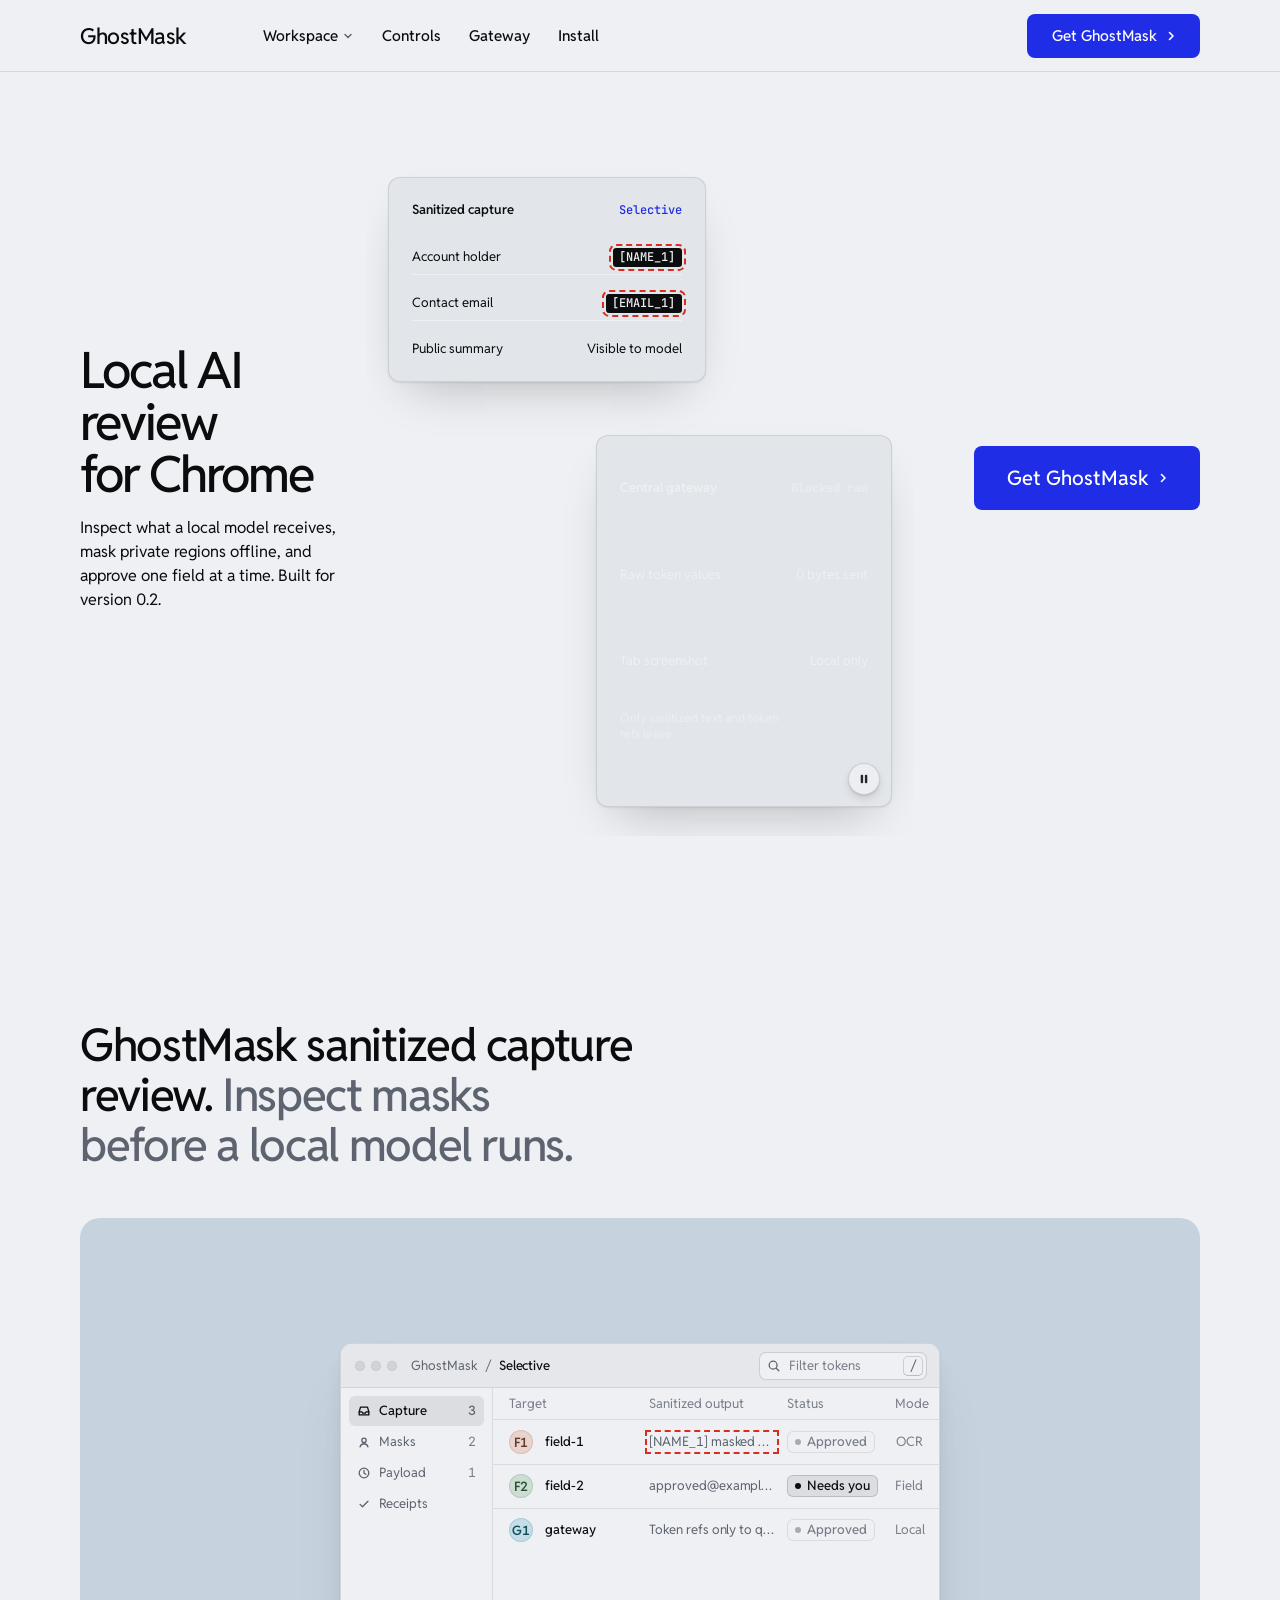
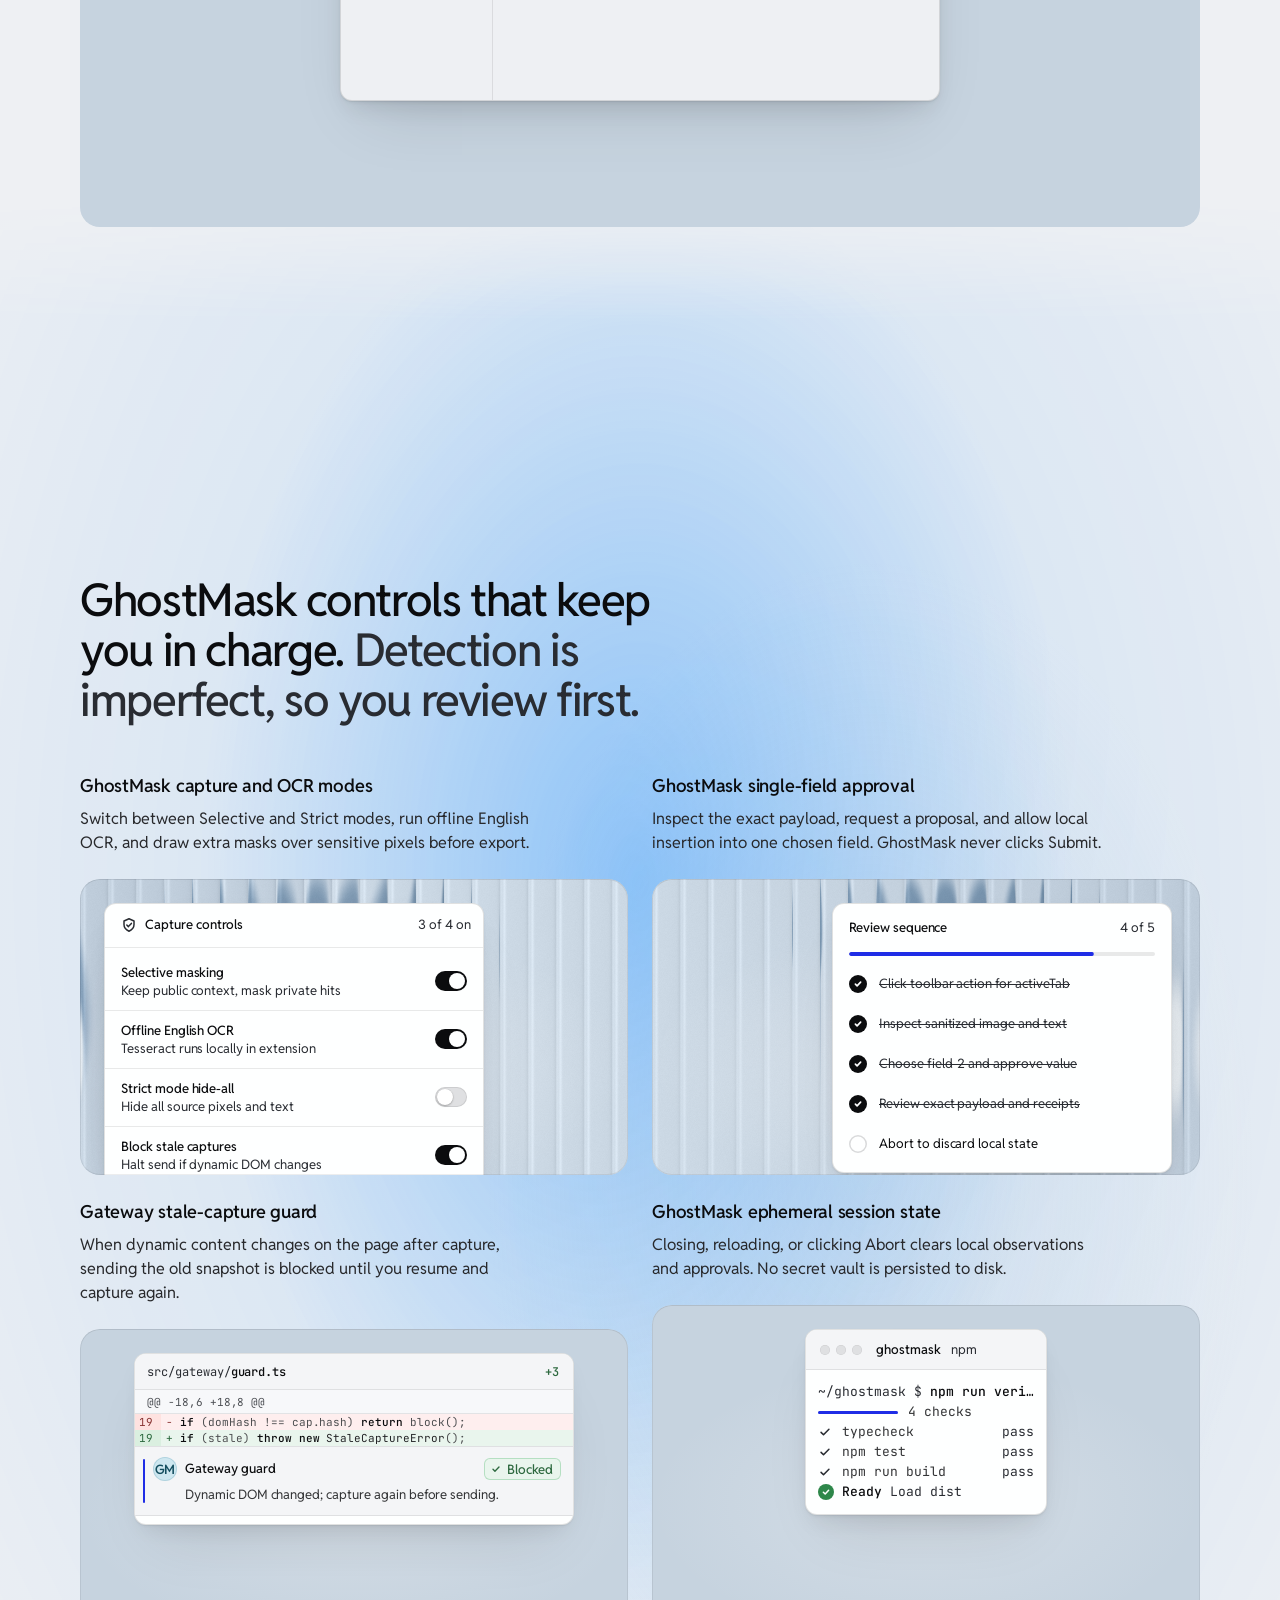
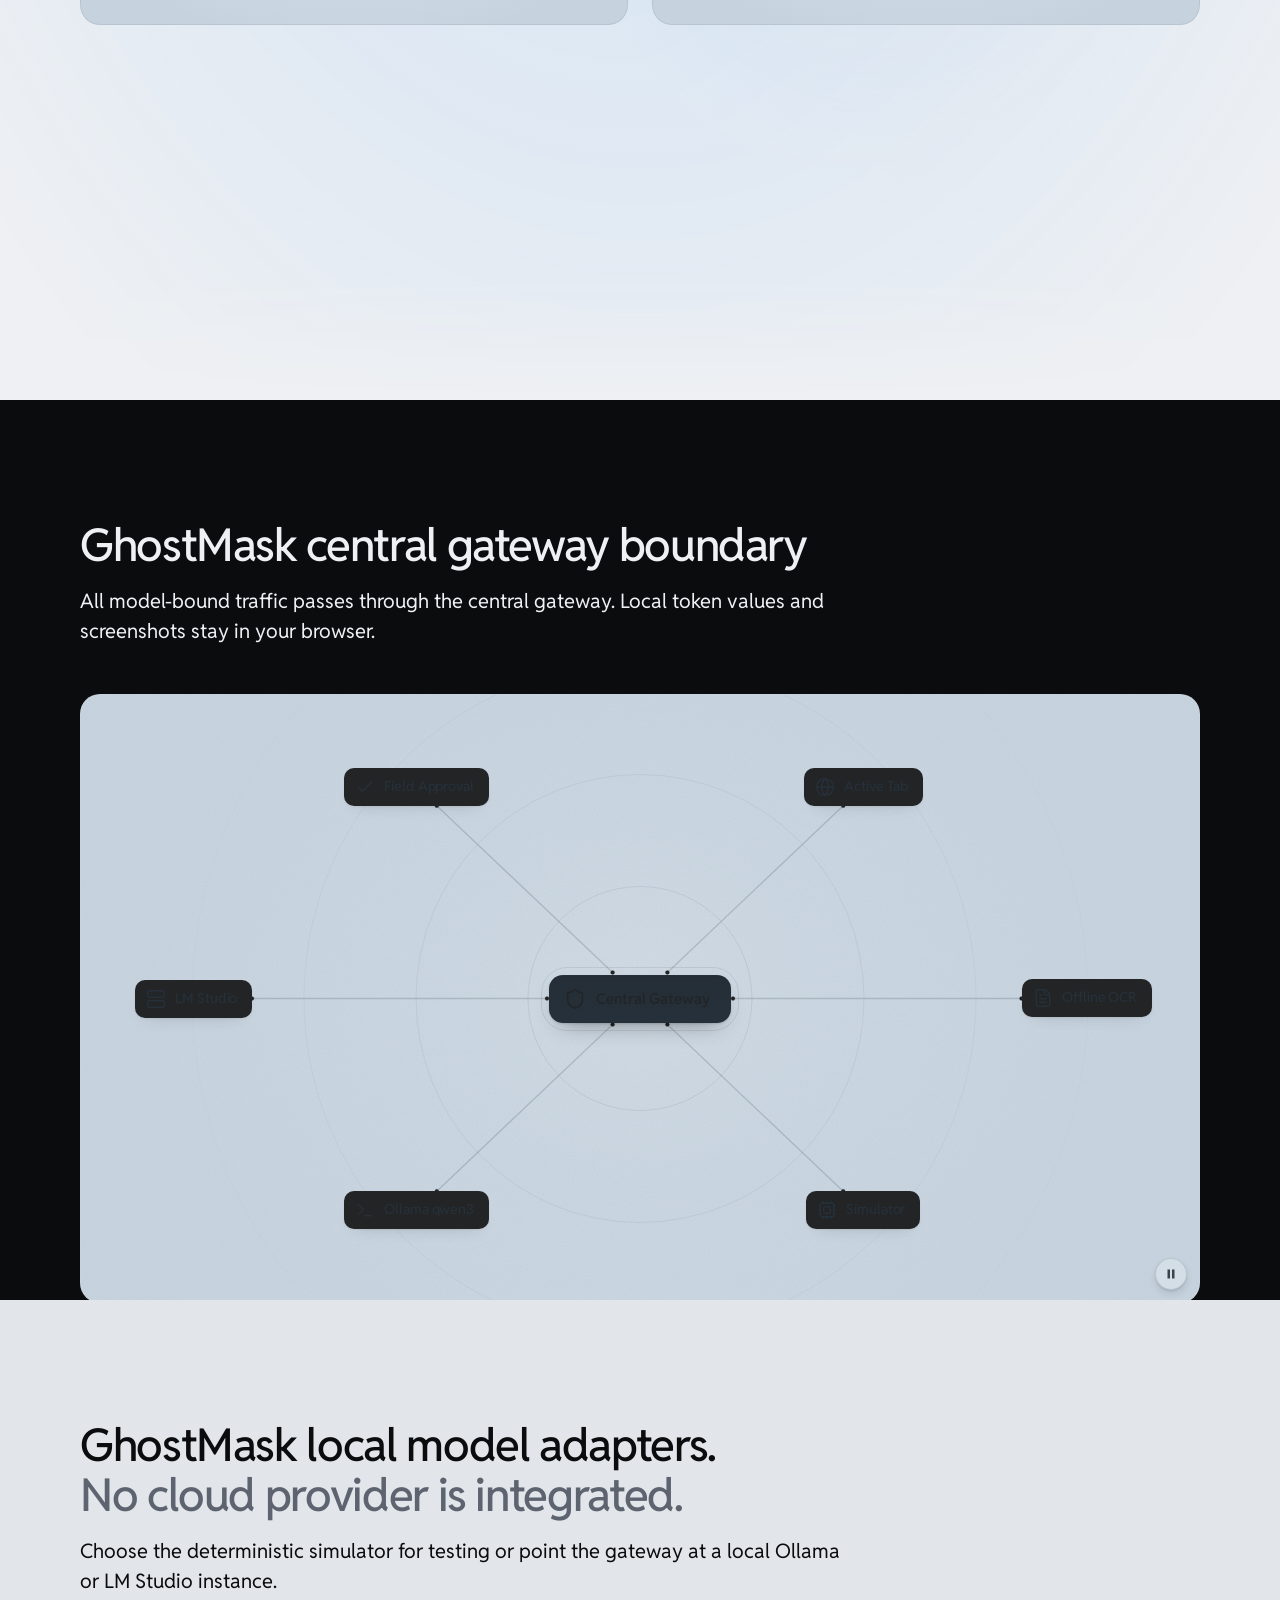
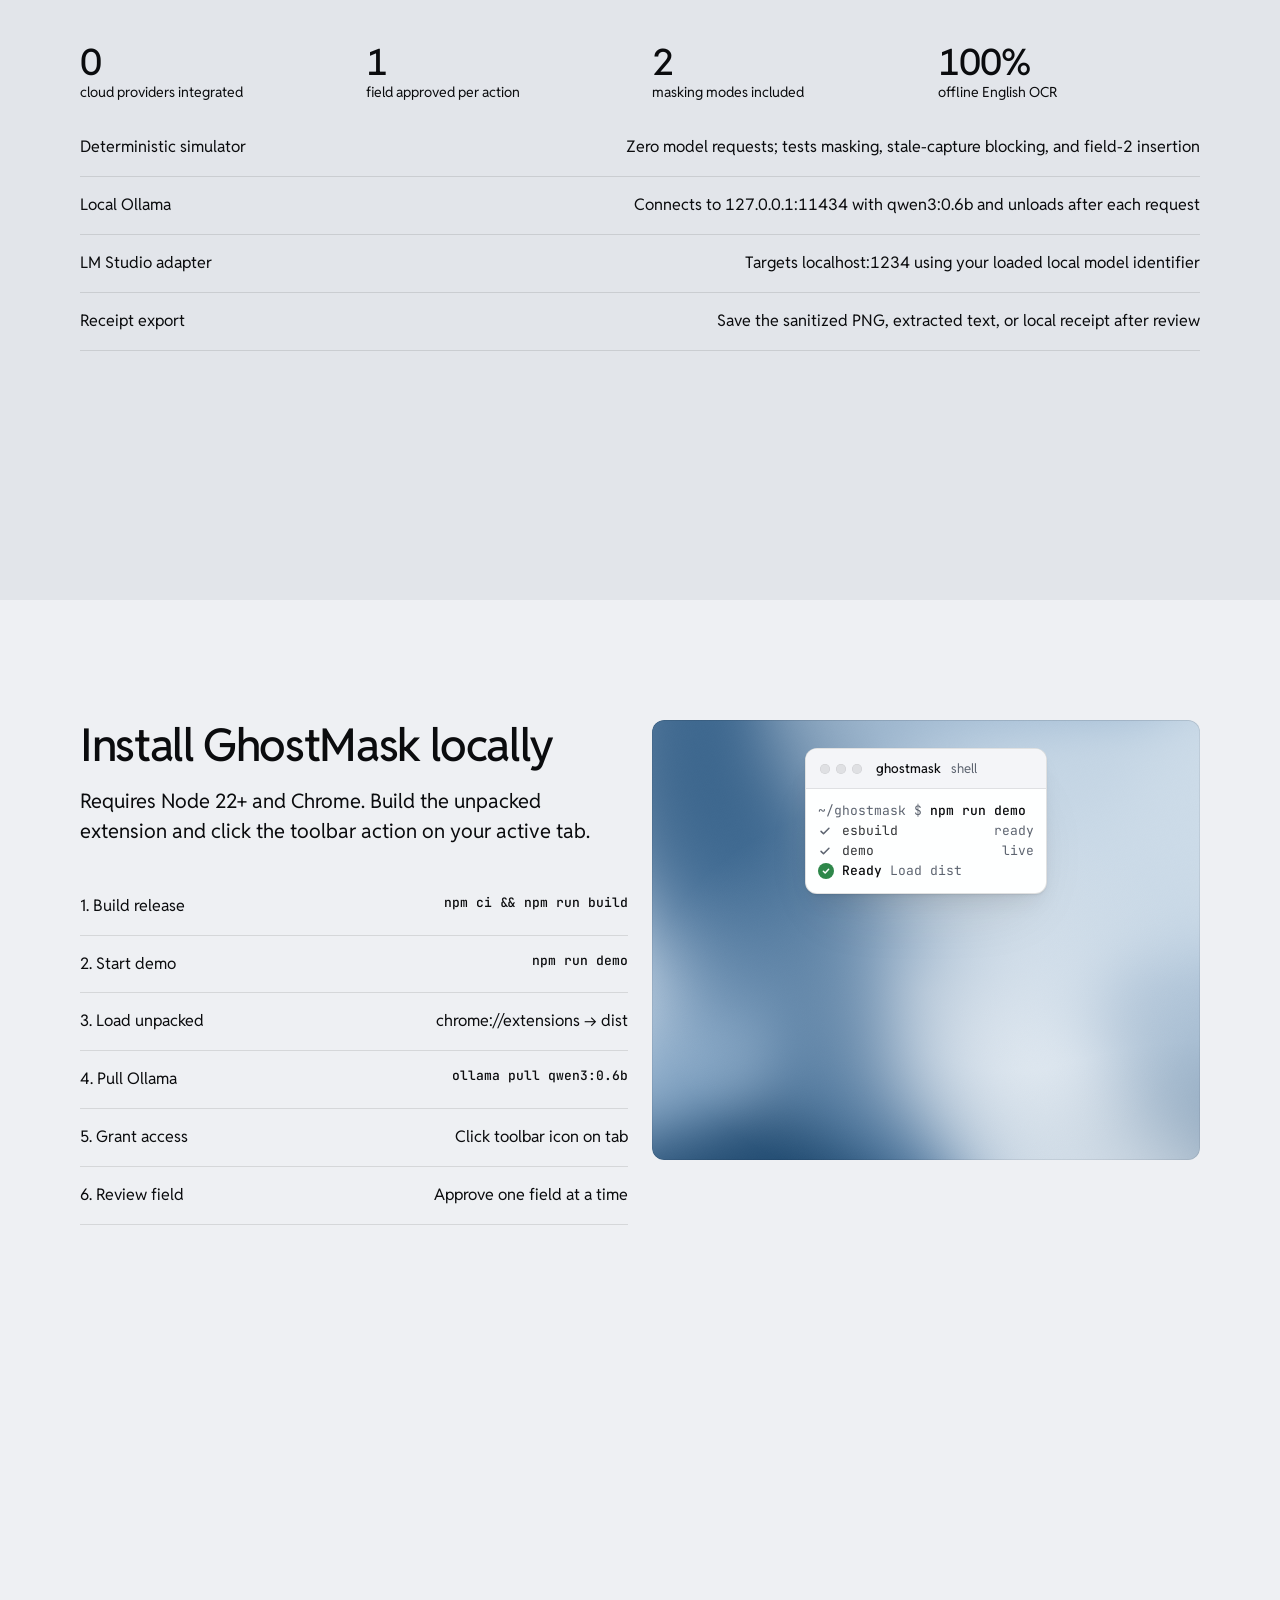
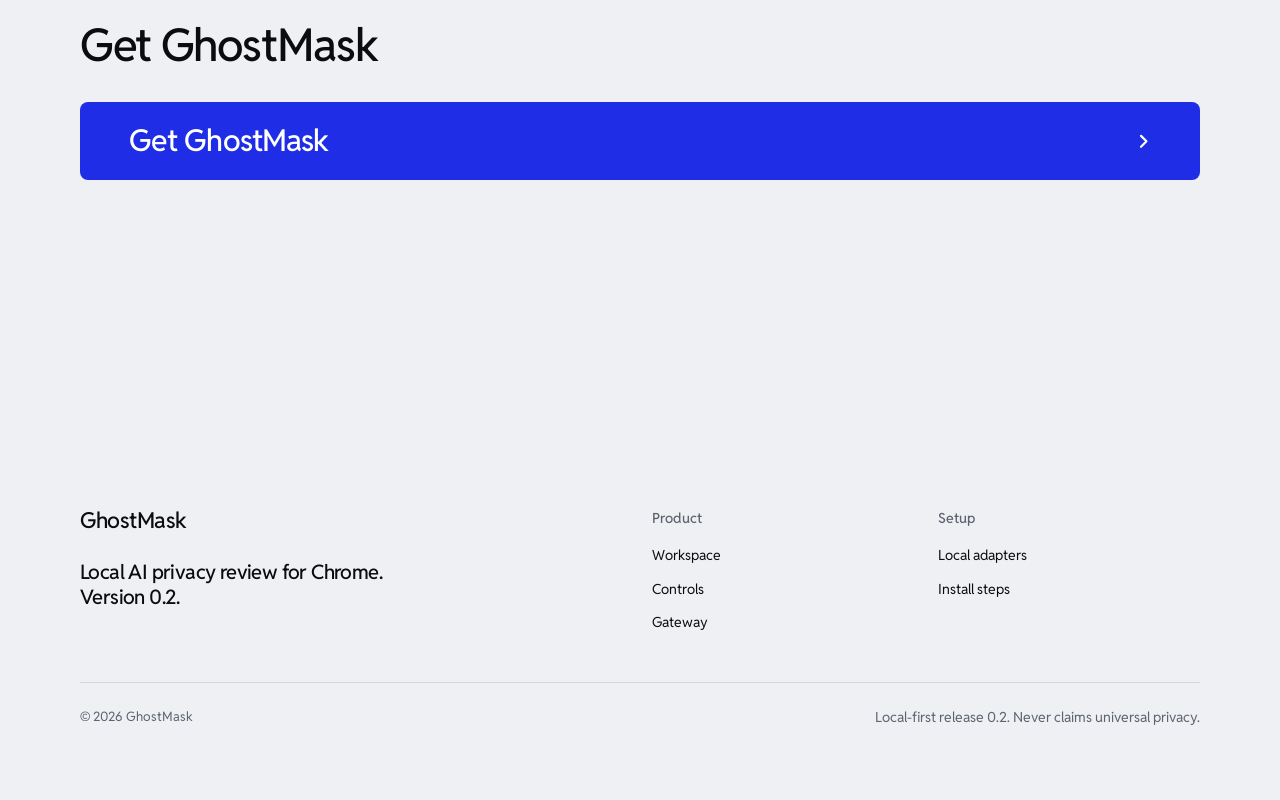
==== landing/index.html @ deebe950 "Add GhostMask v0.2 landing page" ====
<!doctype html>
<html lang="en" data-type="software" data-radius="soft" data-buttons="arrow" data-motion>
<head>
<meta charset="utf-8">
<meta name="viewport" content="width=device-width, initial-scale=1, viewport-fit=cover">
<title>GhostMask: local AI privacy review for Chrome</title>
<meta name="description" content="Inspect what a local model receives, mask private regions offline, and approve one field at a time before anything is inserted.">
<meta property="og:type" content="website">
<meta property="og:title" content="GhostMask: local AI privacy review for Chrome">
<meta property="og:description" content="Inspect what a local model receives, mask private regions offline, and approve one field at a time.">
<meta property="og:image" content="share.jpg">
<meta name="twitter:card" content="summary_large_image">
<link rel="icon" href="favicon.svg" type="image/svg+xml">
<meta name="theme-color" content="#eef0f3">
<!-- <link rel="canonical" href="https://ghostmask.example/"> -->
<meta name="site-kind" content="software">
<meta name="page-type" content="software">
<link rel="preconnect" href="https://fonts.googleapis.com">
<link rel="preconnect" href="https://fonts.gstatic.com" crossorigin>
<link href="https://fonts.googleapis.com/css2?family=Reddit+Sans:wght@400..700&family=JetBrains+Mono:wght@400..500&display=swap" rel="stylesheet">
<link rel="stylesheet" href="assets/system.css">
<link rel="stylesheet" href="assets/ui/cards.css">
<link rel="stylesheet" href="assets/motion/motion.css">
<link rel="stylesheet" href="assets/backgrounds/backgrounds.css">
<link rel="stylesheet" href="assets/layout/layout.css">
<link rel="stylesheet" href="assets/icons/icon.css">
<style>
:root {
  --p-bg: #eef0f3; --p-surface: #e2e5ea; --p-ink: #0b0c0e; --p-muted: #5d6470;
  --p-accent: #1f2de6; --p-accent-ink: #ffffff; --p-action: #1f2de6; --p-action-ink: #ffffff;
  --p-inv-bg: #0b0c0e; --p-inv-surface: #17181a; --p-inv-ink: #eef0f3; --p-inv-muted: #8e8f92;
  --p-inv-accent: #eef0f3; --p-inv-accent-ink: #0b0c0e; --p-inv-action: #eef0f3; --p-inv-action-ink: #0b0c0e;
  --font-display: "Reddit Sans", system-ui, sans-serif;
  --font-text: "Reddit Sans", system-ui, sans-serif;
  --font-mono: "JetBrains Mono", ui-monospace, "SFMono-Regular", Menlo, Consolas, monospace;
  --display-weight: 500;
  --display-tracking: -0.03em;
  --display-tracking-xl: -0.04em;
}
</style>
<link rel="stylesheet" href="assets/ui/base.css">
<link rel="stylesheet" href="assets/ui/window/fragment.css">
<link rel="stylesheet" href="assets/ui/toggles/fragment.css">
<link rel="stylesheet" href="assets/ui/checklist/fragment.css">
<link rel="stylesheet" href="assets/ui/diff-review/fragment.css">
<link rel="stylesheet" href="assets/ui/terminal-run/fragment.css">
<link rel="stylesheet" href="assets/diagrams/diagram.css">
<script>document.documentElement.classList.add('m-enter');setTimeout(()=>document.documentElement.classList.add('m-enter-done'),700)</script>
<script src="assets/backgrounds/backgrounds.js"></script>
<script>document.documentElement.classList.add('mo-js');setTimeout(()=>document.documentElement.classList.add('mo-safe'),2500)</script>
<link rel="modulepreload" href="assets/moments/moments.js">
<link rel="modulepreload" href="assets/moments/lib.js">
<link rel="modulepreload" href="assets/moments/line-carries-colour/moment.js">
<link rel="modulepreload" href="assets/moments/counter-rolls/moment.js">
<style>
  .ly-collage { container-type: inline-size; overflow: hidden; }
  .ly-collage .ly-piece { box-shadow: 0 1px 2px rgb(11 12 14 / .08), 0 22px 48px -22px rgb(11 12 14 / .28); border: 1px solid rgb(11 12 14 / .1); }
  .gm-card { background: #ffffff; color: #0b0c0e; padding: 4.2cqw; display: grid; gap: 2cqw; font: 400 max(13px, 2cqw)/1.4 var(--font-text); }
  .gm-card__head { display: flex; align-items: center; justify-content: space-between; gap: 2cqw; border-bottom: 1px solid #e2e5ea; padding-bottom: 1.6cqw; }
  .gm-card__head strong { font-weight: 600; font-size: max(13px, 2.2cqw); }
  .gm-tag { font: 500 max(12px, 1.7cqw)/1.2 var(--font-mono); color: #5d6470; }
  .gm-tag--accent { color: #1f2de6; }
  .gm-row { display: flex; align-items: center; justify-content: space-between; gap: 2cqw; padding: 1.4cqw 0; border-bottom: 1px solid #eef0f3; }
  .gm-row:last-child { border-bottom: 0; padding-bottom: 0; }
  .gm-tok { font: 500 max(12px, 1.8cqw)/1.2 var(--font-mono); background: #0b0c0e; color: #eef0f3; padding: .4cqw 1.2cqw; border-radius: .6cqw; }
  .gm-dark { background: #0b0c0e; color: #eef0f3; border-color: rgb(238 240 243 / .14); }
  .gm-dark .gm-card__head { border-bottom-color: rgb(238 240 243 / .12); }
  .gm-dark .gm-row { border-bottom-color: rgb(238 240 243 / .1); }
  .gm-dark .gm-tag { color: #eef0f3; opacity: .78; }
  .gm-ocr-box { background: #eef0f3; border-radius: 1.4cqw; padding: 2.6cqw; display: grid; gap: 1.4cqw; font: 400 max(12px, 1.8cqw)/1.45 var(--font-mono); color: #0b0c0e; }
  .gm-ocr-redacted { background: #0b0c0e; color: #eef0f3; padding: .2cqw 1cqw; border-radius: .6cqw; }
  .gm-field-box { border: 1px solid #1f2de6; border-radius: 1.4cqw; padding: 2cqw 2.4cqw; display: flex; align-items: center; justify-content: space-between; font: 500 max(13px, 2cqw)/1.3 var(--font-mono); background: rgb(31 45 230 / .05); }
  .gm-note { color: #eef0f3; opacity: .85; font-size: max(12px, 1.7cqw); padding-right: 8cqw; }

  #workspace .ui-win { max-height: 480px; }
  #features .panel { --p-h: 296px; }
  #install .panel { --p-h: 440px; }
  #architecture .dg { min-height: 320px; }
  .gm-code { font: 500 13px/1.4 var(--font-mono); color: var(--ink); word-break: break-word; }
  .rows__value { min-width: 0; overflow-wrap: anywhere; }

  @media (min-width: 640px) and (max-width: 1023px) {
    #features { --h: 2; }
    #features .panel { --p-h: 210px; }
    #install .panel { --p-h: 260px; }
    #architecture .dg { min-height: 260px; }
  }
  @media (max-width: 639px) {
    .gm-card .gm-row:nth-of-type(n+3) { display: none; }
    .ly-collage .ly-piece:first-child { left: 0 !important; width: 100% !important; }
    .ly-collage .ly-piece:nth-child(2) { left: 52% !important; width: 48% !important; }
    #workspace .ui-win { max-height: 420px; }
    #features { --hm: 2; }
    #features .panel { --p-h: 170px; }
    #install .panel { --p-h: 220px; }
    #features .stage { --fade-h: 40px; }
    #architecture .dg { min-height: 240px; }
    #facts [data-moment="counter-rolls"] { grid-template-columns: repeat(2, minmax(0, 1fr)); }
    #facts .rows li { padding-block: var(--s-2); }
    .ui-term__n, .ui-term__count, .ui-term__cwd { display: none; }
  }
</style>
</head>
<body>
<!-- type: software
     deal: hero triptych, nav nav-mega, close close-type, footer footer-columns, rhythm surface-pairs, buttons arrow, mark wordmark, grounds bg-halo (features)
     moments: line-carries-colour (#architecture), counter-rolls (#facts) -->

<header class="nav">
  <div class="wrap nav__bar">
    <a class="skip-link" href="#top">Skip to content</a>
    <a class="nav__logo" href="#top">GhostMask</a>
    <nav class="nav__links" aria-label="Main">
      <div class="nav__item">
        <a class="nav__link" href="#workspace">Workspace <svg class="chev" viewBox="0 0 12 12" aria-hidden="true"><path d="M3 4.5l3 3 3-3" fill="none" stroke="currentColor" stroke-width="1.5" stroke-linecap="round" stroke-linejoin="round"/></svg></a>
        <div class="nav__menu">
          <div class="wrap grid">
            <div class="menu-col span-3">
              <p class="t-label">Inspection</p>
              <a href="#workspace">Sanitized capture<span>Review text and masks first</span></a>
              <a href="#features">Selective and strict<span>Mask regions or hide all</span></a>
              <a href="#features">Offline English OCR<span>Runs locally with Tesseract</span></a>
            </div>
            <div class="menu-col span-3">
              <p class="t-label">Gateway</p>
              <a href="#architecture">Central gateway<span>Only tokens cross to models</span></a>
              <a href="#facts">Local adapters<span>Simulator, Ollama, LM Studio</span></a>
            </div>
            <a class="menu-card span-3 start-10" href="#install">
              <div class="panel">
                <div class="stage stage--fade-br">
                  <div class="at-corner" style="--ax: 24px; --ay: 24px;">
                    <div class="gm-card" style="width: 240px; padding: 14px; border-radius: 10px;">
                      <div class="gm-card__head"><strong>Version 0.2</strong><span class="gm-tag gm-tag--accent">Local</span></div>
                      <div class="gm-row"><span>Mode</span><span class="gm-tok">Selective</span></div>
                      <div class="gm-row"><span>Submit</span><span>Manual only</span></div>
                    </div>
                  </div>
                </div>
              </div>
              <span class="t-card">Release 0.2</span>
              <span class="t-small muted">Offline OCR and field approval</span>
            </a>
          </div>
        </div>
      </div>
      <div class="nav__item"><a class="nav__link" href="#features">Controls</a></div>
      <div class="nav__item"><a class="nav__link" href="#architecture">Gateway</a></div>
      <div class="nav__item"><a class="nav__link" href="#install">Install</a></div>
    </nav>
    <div class="nav__actions">
      <a class="btn btn--primary" href="#install">Get GhostMask<svg class="m-arrow" viewBox="0 0 12 12" aria-hidden="true"><path class="m-arrow__stem" d="M1 6h8"/><path class="m-arrow__head" d="M4.5 2.5 8 6l-3.5 3.5"/></svg></a>
    </div>
    <button class="nav__toggle" type="button" aria-expanded="false" aria-label="Menu">
      <svg width="18" height="18" viewBox="0 0 18 18" aria-hidden="true"><path d="M2 5h14M2 13h14" stroke="currentColor" stroke-width="1.6" stroke-linecap="round"/></svg>
    </button>
  </div>
</header>

<main id="top">
  <section class="hero hero--triptych" data-enter aria-labelledby="hero-h">
    <div class="wrap"><div class="hero-text grid hero__grid">
      <div class="span-3">
        <h1 id="hero-h">Local AI review for Chrome</h1>
        <p class="hero__lead">Inspect what a local model receives, mask private regions offline, and approve one field at a time. Built for version 0.2.</p>
      </div>
      <div class="ly-collage span-6 start-4" role="img" aria-label="GhostMask selective masking, offline OCR redaction, and single-field approval views">
        <div class="ly-collage__set is-on">
          <div class="ly-piece gm-card" style="left: 4%; top: 8%; width: 58%;">
            <div class="gm-card__head"><strong>Sanitized capture</strong><span class="gm-tag gm-tag--accent">Selective</span></div>
            <div class="gm-row"><span>Account holder</span><span class="gm-tok">[NAME_1]</span></div>
            <div class="gm-row"><span>Contact email</span><span class="gm-tok">[EMAIL_1]</span></div>
            <div class="gm-row"><span>Public summary</span><span>Visible to model</span></div>
          </div>
          <div class="ly-piece gm-card gm-dark" style="left: 42%; top: 44%; width: 54%; height: 52%;">
            <div class="gm-card__head"><strong>Central gateway</strong><span class="gm-tag">Blocked raw</span></div>
            <div class="gm-row"><span>Raw token values</span><span>0 bytes sent</span></div>
            <div class="gm-row"><span>Tab screenshot</span><span>Local only</span></div>
            <p class="gm-note">Only sanitized text and token refs leave.</p>
          </div>
        </div>
        <div class="ly-collage__set" aria-hidden="true">
          <div class="ly-piece gm-card" style="left: 6%; top: 8%; width: 62%;">
            <div class="gm-card__head"><strong>Offline English OCR</strong><span class="gm-tag">tesseract.js</span></div>
            <div class="gm-ocr-box">
              <span>Invoice #408 for <span class="gm-ocr-redacted">[MASK_REGION_1]</span></span>
              <span>Reply to <span class="gm-ocr-redacted">[EMAIL_1]</span> before Friday</span>
            </div>
          </div>
          <div class="ly-piece gm-card gm-dark" style="left: 40%; top: 48%; width: 56%; height: 48%;">
            <div class="gm-card__head"><strong>Strict mode</strong><span class="gm-tag">Hide all</span></div>
            <div class="gm-row"><span>Source pixels</span><span>Hidden</span></div>
            <div class="gm-row"><span>Source text</span><span>Hidden</span></div>
            <p class="gm-note">Expand original locally for comparison.</p>
          </div>
        </div>
        <div class="ly-collage__set" aria-hidden="true">
          <div class="ly-piece gm-card" style="left: 4%; top: 10%; width: 60%;">
            <div class="gm-card__head"><strong>Field approval</strong><span class="gm-tag gm-tag--accent">1 field</span></div>
            <div class="gm-field-box"><span>field-2</span><span>approved@example.test</span></div>
            <div class="gm-row"><span>Auto-submit</span><span>Disabled</span></div>
          </div>
          <div class="ly-piece gm-card gm-dark" style="left: 44%; top: 48%; width: 52%; height: 48%;">
            <div class="gm-card__head"><strong>Stale guard</strong><span class="gm-tag">DOM hash</span></div>
            <div class="gm-row"><span>Page changed</span><span>Send blocked</span></div>
            <p class="gm-note">Resume and capture again to continue.</p>
          </div>
        </div>
      </div>
      <div class="span-3 start-10 hero__cta">
        <a class="btn btn--primary" href="#install">Get GhostMask<svg class="m-arrow" viewBox="0 0 12 12" aria-hidden="true"><path class="m-arrow__stem" d="M1 6h8"/><path class="m-arrow__head" d="M4.5 2.5 8 6l-3.5 3.5"/></svg></a>
      </div>
    </div></div>
  </section>

  <section class="section" id="workspace" style="--h: 1" aria-labelledby="workspace-h">
    <div class="wrap">
      <div class="section-head">
        <h2 id="workspace-h">GhostMask sanitized capture review. <span class="muted">Inspect masks before a local model runs.</span></h2>
      </div>
      <div class="frame frame--lit">
        <div class="ui ui-panel ui-win" data-ui="window" data-open="Captured" data-work="Masking" data-done="Approved">
          <div class="ui-win__bar">
            <span class="ui-dots" aria-hidden="true"><i></i><i></i><i></i></span>
            <span class="ui-win__crumb">GhostMask <i>/</i> <b>Selective</b></span>
            <span class="ui-spacer"></span>
            <span class="ui-win__search" aria-hidden="true"><svg class="ui-icon" viewBox="0 0 16 16"><circle cx="7" cy="7" r="4.5"/><path d="m10.5 10.5 3 3"/></svg><span class="ui-win__ph">Filter tokens</span><span class="ui-kbd">/</span></span>
          </div>
          <div class="ui-win__body">
            <nav class="ui-win__side" aria-hidden="true">
              <span class="ui-win__nav is-on"><svg class="ui-icon" viewBox="0 0 16 16"><path d="M2.5 9h3l1 1.5h3l1-1.5h3"/><path d="M2.5 9 4 3.5h8L13.5 9v3.5h-11z"/></svg>Capture<em>3</em></span>
              <span class="ui-win__nav"><svg class="ui-icon" viewBox="0 0 16 16"><circle cx="8" cy="6" r="2.5"/><path d="M3.5 13.5c.6-2.3 2.4-3.5 4.5-3.5s3.9 1.2 4.5 3.5"/></svg>Masks<em>2</em></span>
              <span class="ui-win__nav"><svg class="ui-icon" viewBox="0 0 16 16"><circle cx="8" cy="8" r="5.5"/><path d="M8 5v3l2 1.5"/></svg>Payload<em>1</em></span>
              <span class="ui-win__nav"><svg class="ui-icon" viewBox="0 0 16 16"><path d="m3.5 8.4 2.8 2.8 6.2-6.4"/></svg>Receipts</span>
            </nav>
            <div class="ui-win__main">
              <div class="ui-win__cols" aria-hidden="true"><span>Target</span><span>Sanitized output</span><span>Status</span><span>Mode</span></div>
              <ul class="ui-win__rows">
                <li class="ui-win__row" data-row><span class="ui-avatar" data-tone="1">F1</span><span class="ui-win__who">field-1</span><span class="ui-win__sub">[NAME_1] masked via OCR</span><span class="ui-win__st" data-st>Captured</span><span class="ui-win__age">OCR</span></li>
                <li class="ui-win__row" data-row><span class="ui-avatar" data-tone="3">F2</span><span class="ui-win__who">field-2</span><span class="ui-win__sub">approved@example.test</span><span class="ui-win__st is-you" data-st>Needs you</span><span class="ui-win__age">Field</span></li>
                <li class="ui-win__row" data-row><span class="ui-avatar" data-tone="4">G1</span><span class="ui-win__who">gateway</span><span class="ui-win__sub">Token refs only to qwen3:0.6b</span><span class="ui-win__st is-done" data-st>Approved</span><span class="ui-win__age">Local</span></li>
              </ul>
            </div>
          </div>
        </div>
      </div>
    </div>
  </section>

  <section class="section ground-surface bg-halo" id="features" style="--h: 2" aria-labelledby="features-h">
    <div class="wrap">
      <div class="section-head">
        <h2 id="features-h">GhostMask controls that keep you in charge. <span class="muted">Detection is imperfect, so you review first.</span></h2>
      </div>
      <div class="grid">
        <article class="card card--open m-nolift span-6">
          <h3>GhostMask capture and OCR modes</h3>
          <p>Switch between Selective and Strict modes, run offline English OCR, and draw extra masks over sensitive pixels before export.</p>
          <div class="panel" data-fx="fluted-glass" data-fx-seed="11">
            <div class="stage">
              <div class="at-corner" style="--ax: 24px; --ay: 24px; width: 380px;">
                <div class="ui ui-panel ui-toggles" data-ui="toggles">
                  <div class="ui-head">
                    <svg class="ui-icon ui-toggles__ico" viewBox="0 0 16 16" aria-hidden="true"><path d="M8 1.8 13 4v3.6c0 3-2.1 5.4-5 6.6-2.9-1.2-5-3.6-5-6.6V4z"/><path d="m5.8 8 1.6 1.6 3-3.2"/></svg>
                    <div class="ui-title">Capture controls</div>
                    <span class="ui-spacer"></span>
                    <div class="ui-meta" data-tg-count>3 of 4 on</div>
                  </div>
                  <ul class="ui-toggles__list">
                    <li class="ui-tg"><span class="ui-tg__text"><span class="ui-tg__label">Selective masking</span><span class="ui-tg__sub">Keep public context, mask private hits</span></span><button class="ui-switch is-on" type="button" role="switch" aria-checked="true" aria-label="Selective masking"><i></i></button></li>
                    <li class="ui-tg"><span class="ui-tg__text"><span class="ui-tg__label">Offline English OCR</span><span class="ui-tg__sub">Tesseract runs locally in extension</span></span><button class="ui-switch is-on" type="button" role="switch" aria-checked="true" aria-label="Offline English OCR"><i></i></button></li>
                    <li class="ui-tg"><span class="ui-tg__text"><span class="ui-tg__label">Strict mode hide-all</span><span class="ui-tg__sub">Hide all source pixels and text</span></span><button class="ui-switch" type="button" role="switch" aria-checked="false" aria-label="Strict mode hide-all"><i></i></button></li>
                    <li class="ui-tg"><span class="ui-tg__text"><span class="ui-tg__label">Block stale captures</span><span class="ui-tg__sub">Halt send if dynamic DOM changes</span></span><button class="ui-switch is-on" type="button" role="switch" aria-checked="true" aria-label="Block stale captures"><i></i></button></li>
                  </ul>
                </div>
              </div>
            </div>
          </div>
        </article>

        <article class="card card--open m-nolift span-6">
          <h3>GhostMask single-field approval</h3>
          <p>Inspect the exact payload, request a proposal, and allow local insertion into one chosen field. GhostMask never clicks Submit.</p>
          <div class="panel" data-fx="fluted-glass" data-fx-seed="22">
            <div class="stage">
              <div class="at-right" style="--ax: 28px; --ay: 24px; width: 340px;">
                <div class="ui ui-panel ui-checks" data-ui="checklist">
                  <div class="ui-checks__head">
                    <div class="ui-title">Review sequence</div>
                    <span class="ui-spacer"></span>
                    <div class="ui-meta" data-checks-count>4 of 5</div>
                  </div>
                  <div class="ui-checks__bar"><i data-checks-bar style="--k:0.8"></i></div>
                  <ul class="ui-checks__list">
                    <li class="ui-check is-done"><span class="ui-check__box"><svg viewBox="0 0 16 16"><path d="m4.5 8.2 2.3 2.3 4.7-5"/></svg></span><span class="ui-check__label">Click toolbar action for activeTab</span></li>
                    <li class="ui-check is-done"><span class="ui-check__box"><svg viewBox="0 0 16 16"><path d="m4.5 8.2 2.3 2.3 4.7-5"/></svg></span><span class="ui-check__label">Inspect sanitized image and text</span></li>
                    <li class="ui-check is-done"><span class="ui-check__box"><svg viewBox="0 0 16 16"><path d="m4.5 8.2 2.3 2.3 4.7-5"/></svg></span><span class="ui-check__label">Choose field-2 and approve value</span></li>
                    <li class="ui-check is-done"><span class="ui-check__box"><svg viewBox="0 0 16 16"><path d="m4.5 8.2 2.3 2.3 4.7-5"/></svg></span><span class="ui-check__label">Review exact payload and receipts</span></li>
                    <li class="ui-check"><span class="ui-check__box"><svg viewBox="0 0 16 16"><path d="m4.5 8.2 2.3 2.3 4.7-5"/></svg></span><span class="ui-check__label">Abort to discard local state</span></li>
                  </ul>
                </div>
              </div>
            </div>
          </div>
        </article>

        <article class="card card--open m-nolift span-6">
          <h3>Gateway stale-capture guard</h3>
          <p>When dynamic content changes on the page after capture, sending the old snapshot is blocked until you resume and capture again.</p>
          <div class="panel" data-fx="fluted-glass" data-fx-seed="33">
            <div class="stage stage--fade-b">
              <div class="at-corner fit" style="--fit-max: 440px; --ax: 28px; --ay: 24px;">
                <div class="ui ui-panel ui-diff" data-ui="diff-review">
                  <div class="ui-diff__head">
                    <svg class="ui-icon ui-diff__fold" viewBox="0 0 16 16" aria-hidden="true"><path d="m4.5 6.25 3.5 3.5 3.5-3.5"/></svg>
                    <span class="ui-diff__repo">ghostmask</span><i class="ui-diff__slash" aria-hidden="true">/</i>
                    <span class="ui-diff__path"><span class="ui-diff__dir">src/gateway/</span><b>guard.ts</b></span>
                    <span class="ui-spacer"></span>
                    <span class="ui-diff__stat"><b class="is-add"><span class="ui-diff__was">+2</span><span class="ui-diff__now">+3</span></b></span>
                  </div>
                  <div class="ui-diff__hunk"><span>@@ -18,6 +18,8 @@</span> <em class="ui-diff__sig">function sendToGateway(cap) {</em></div>
                  <div class="ui-diff__lines">
                    <div class="ui-diff__ln is-target" data-diff-target><i>19</i><i>19</i><span class="ui-diff__code" data-i="1"><span class="ui-diff__ind">  </span><span class="k">if</span> (domHash !== cap.hash) <span class="k">return</span> block();</span></div>
                    <div class="ui-diff__sug" data-diff-sug><div class="ui-diff__ln is-add"><i></i><i>19</i><span class="ui-diff__code" data-i="1"><span class="ui-diff__ind">  </span><span class="k">if</span> (stale) <span class="k">throw new</span> <span class="f">StaleCaptureError</span>();</span></div></div>
                    <div class="ui-diff__thread">
                      <div class="ui-diff__by">
                        <span class="ui-avatar" data-tone="4">GM</span>
                        <span class="ui-diff__name">Gateway guard</span>
                        <span class="ui-spacer"></span>
                        <span class="ui-diff__act" data-diff-act>
                          <button class="ui-btn ui-btn--sm ui-diff__apply" type="button" tabindex="-1" data-diff-apply><span class="ui-diff__lbl">Block stale</span><i class="ui-diff__spin" aria-hidden="true"></i></button>
                          <span class="ui-chip ui-diff__done"><svg viewBox="0 0 16 16" aria-hidden="true"><path d="m4 8.4 2.6 2.6L12 5.4" fill="none" stroke="currentColor" stroke-width="1.8" stroke-linecap="round" stroke-linejoin="round"/></svg>Blocked</span>
                        </span>
                      </div>
                      <div class="ui-diff__msg">Dynamic DOM changed; capture again before sending.</div>
                    </div>
                  </div>
                </div>
              </div>
            </div>
          </div>
        </article>

        <article class="card card--open m-nolift span-6">
          <h3>GhostMask ephemeral session state</h3>
          <p>Closing, reloading, or clicking Abort clears local observations and approvals. No secret vault is persisted to disk.</p>
          <div class="panel" data-fx="fluted-glass" data-fx-seed="44">
            <div class="stage">
              <div class="at-rise fit" style="--fit-max: 400px; --ay: 24px; left: 50%; transform: translateX(-50%);">
                <div class="ui ui-panel ui-term" data-ui="terminal-run">
                  <div class="ui-term__head">
                    <span class="ui-dots" aria-hidden="true"><i></i><i></i><i></i></span>
                    <span class="ui-term__title">ghostmask</span>
                    <span class="ui-meta">npm</span>
                    <span class="ui-spacer"></span>
                    <span class="ui-chip ui-chip--plain ui-term__branch">v0.2.0</span>
                  </div>
                  <div class="ui-term__screen" data-term-screen>
                    <div class="ui-term__track" data-term-track>
                      <div class="ui-term__ln ui-term__cmd"><span class="ui-term__cwd">~/ghostmask</span><span class="ui-term__sig">$</span><span class="ui-term__typed" data-term-cmd>npm run verify</span></div>
                      <div class="ui-term__ln ui-term__meter" data-term-out data-term-meter><span class="ui-term__bar" style="--p:1"><i></i></span><span class="ui-term__count" data-term-count>4 checks</span></div>
                      <div class="ui-term__ln ui-term__log" data-term-out data-term-step><svg class="ui-term__tick" viewBox="0 0 16 16" aria-hidden="true"><path d="m3.5 8.4 2.8 2.8 6.2-6.4"/></svg><span class="ui-term__path">typecheck</span><span class="ui-term__n">tsc</span><span class="ui-term__t">pass</span></div>
                      <div class="ui-term__ln ui-term__log" data-term-out data-term-step><svg class="ui-term__tick" viewBox="0 0 16 16" aria-hidden="true"><path d="m3.5 8.4 2.8 2.8 6.2-6.4"/></svg><span class="ui-term__path">npm test</span><span class="ui-term__n">unit</span><span class="ui-term__t">pass</span></div>
                      <div class="ui-term__ln ui-term__log" data-term-out data-term-step><svg class="ui-term__tick" viewBox="0 0 16 16" aria-hidden="true"><path d="m3.5 8.4 2.8 2.8 6.2-6.4"/></svg><span class="ui-term__path">npm run build</span><span class="ui-term__n">dist</span><span class="ui-term__t">pass</span></div>
                      <div class="ui-term__ln ui-term__done" data-term-out data-term-done><span class="ui-term__ok"><svg viewBox="0 0 16 16" aria-hidden="true"><path d="m4.5 8.3 2.4 2.4 4.6-5"/></svg></span><b>Ready</b><span class="ui-term__dim">Load dist</span></div>
                    </div>
                  </div>
                </div>
              </div>
            </div>
          </div>
        </article>
      </div>
    </div>
  </section>

  <section class="section ground-inverse" id="architecture" style="--h: 1" data-moment="line-carries-colour" data-moment-opts='{"from":"surface"}' aria-labelledby="arch-h">
    <div class="wrap">
      <div class="section-head">
        <h2 id="arch-h">GhostMask central gateway boundary</h2>
        <p class="measure">All model-bound traffic passes through the central gateway. Local token values and screenshots stay in your browser.</p>
      </div>
      <div class="frame frame--lit">
        <div class="dg" data-icon-base="assets/icons/" data-diagram='{
          "layout": "hub",
          "size": "band",
          "alt": "Active tab capture passes through offline OCR into the central gateway before reaching Simulator, Ollama, or LM Studio.",
          "center": { "label": "Central Gateway", "icon": "ui:shield" },
          "spokes": [
            { "label": "Active Tab", "icon": "ui:globe" },
            { "label": "Offline OCR", "icon": "ui:file-text" },
            { "label": "Simulator", "icon": "ui:cpu" },
            { "label": "Ollama qwen3", "icon": "ui:terminal" },
            { "label": "LM Studio", "icon": "ui:server" },
            { "label": "Field Approval", "icon": "ui:check" }
          ]
        }'></div>
      </div>
    </div>
  </section>

  <section class="section ground-surface" id="facts" style="--h: 1" aria-labelledby="facts-h">
    <div class="wrap">
      <div class="section-head">
        <h2 id="facts-h">GhostMask local model adapters. <span class="muted">No cloud provider is integrated.</span></h2>
        <p class="measure">Choose the deterministic simulator for testing or point the gateway at a local Ollama or LM Studio instance.</p>
      </div>
      <div class="grid" data-moment="counter-rolls">
        <div class="span-3"><p class="t-stat">0</p><p class="t-small">cloud providers integrated</p></div>
        <div class="span-3"><p class="t-stat">1</p><p class="t-small">field approved per action</p></div>
        <div class="span-3"><p class="t-stat">2</p><p class="t-small">masking modes included</p></div>
        <div class="span-3"><p class="t-stat">100%</p><p class="t-small">offline English OCR</p></div>
      </div>
      <ul class="rows" style="margin-top: var(--s-6);">
        <li><span class="rows__key">Deterministic simulator</span><span class="rows__value">Zero model requests; tests masking, stale-capture blocking, and field-2 insertion</span></li>
        <li><span class="rows__key">Local Ollama</span><span class="rows__value">Connects to 127.0.0.1:11434 with qwen3:0.6b and unloads after each request</span></li>
        <li><span class="rows__key">LM Studio adapter</span><span class="rows__value">Targets localhost:1234 using your loaded local model identifier</span></li>
        <li><span class="rows__key">Receipt export</span><span class="rows__value">Save the sanitized PNG, extracted text, or local receipt after review</span></li>
      </ul>
    </div>
  </section>

  <section class="section" id="install" style="--h: 1" aria-labelledby="install-h">
    <div class="wrap">
      <div class="grid">
        <div class="span-6">
          <div class="section-head">
            <h2 id="install-h">Install GhostMask locally</h2>
            <p class="measure">Requires Node 22+ and Chrome. Build the unpacked extension and click the toolbar action on your active tab.</p>
          </div>
          <ul class="rows">
            <li><span class="rows__key">1. Build release</span><span class="rows__value gm-code">npm ci &amp;&amp; npm run build</span></li>
            <li><span class="rows__key">2. Start demo</span><span class="rows__value gm-code">npm run demo</span></li>
            <li><span class="rows__key">3. Load unpacked</span><span class="rows__value">chrome://extensions &rarr; dist</span></li>
            <li><span class="rows__key">4. Pull Ollama</span><span class="rows__value gm-code">ollama pull qwen3:0.6b</span></li>
            <li><span class="rows__key">5. Grant access</span><span class="rows__value">Click toolbar icon on tab</span></li>
            <li><span class="rows__key">6. Review field</span><span class="rows__value">Approve one field at a time</span></li>
          </ul>
        </div>
        <div class="span-6 start-7">
          <div class="panel" data-fx="gradient-mesh" data-fx-seed="55">
            <div class="stage">
              <div class="at-rise fit" style="--fit-max: 440px; --ay: 28px; left: 50%; transform: translateX(-50%);">
                <div class="ui ui-panel ui-term" data-ui="terminal-run">
                  <div class="ui-term__head">
                    <span class="ui-dots" aria-hidden="true"><i></i><i></i><i></i></span>
                    <span class="ui-term__title">ghostmask</span>
                    <span class="ui-meta">shell</span>
                    <span class="ui-spacer"></span>
                    <span class="ui-chip ui-chip--plain ui-term__branch">main</span>
                  </div>
                  <div class="ui-term__screen" data-term-screen>
                    <div class="ui-term__track" data-term-track>
                      <div class="ui-term__ln ui-term__cmd"><span class="ui-term__cwd">~/ghostmask</span><span class="ui-term__sig">$</span><span class="ui-term__typed" data-term-cmd>npm run demo</span></div>
                      <div class="ui-term__ln ui-term__log" data-term-out data-term-step><svg class="ui-term__tick" viewBox="0 0 16 16" aria-hidden="true"><path d="m3.5 8.4 2.8 2.8 6.2-6.4"/></svg><span class="ui-term__path">esbuild</span><span class="ui-term__n">dist/</span><span class="ui-term__t">ready</span></div>
                      <div class="ui-term__ln ui-term__log" data-term-out data-term-step><svg class="ui-term__tick" viewBox="0 0 16 16" aria-hidden="true"><path d="m3.5 8.4 2.8 2.8 6.2-6.4"/></svg><span class="ui-term__path">demo</span><span class="ui-term__n">:4173</span><span class="ui-term__t">live</span></div>
                      <div class="ui-term__ln ui-term__done" data-term-out data-term-done><span class="ui-term__ok"><svg viewBox="0 0 16 16" aria-hidden="true"><path d="m4.5 8.3 2.4 2.4 4.6-5"/></svg></span><b>Ready</b><span class="ui-term__dim">Load dist</span></div>
                    </div>
                  </div>
                </div>
              </div>
            </div>
          </div>
        </div>
      </div>
    </div>
  </section>
</main>

<footer class="footer closing" id="contact" aria-labelledby="close-h">
  <div class="wrap">
    <div class="closing__cta close--type">
      <div class="section-head"><h2 id="close-h">Get GhostMask</h2></div>
      <a class="btn btn--primary btn--xl btn--wide" href="#install">Get GhostMask<svg class="m-arrow" viewBox="0 0 12 12" aria-hidden="true"><path class="m-arrow__stem" d="M1 6h8"/><path class="m-arrow__head" d="M4.5 2.5 8 6l-3.5 3.5"/></svg></a>
    </div>
    <div class="closing__links">
      <div class="grid">
        <div class="span-6 stack-5">
          <a class="nav__logo" href="#top">GhostMask</a>
          <p class="footer__lede">Local AI privacy review for Chrome. Version 0.2.</p>
        </div>
        <div class="span-3 start-7 footer__col">
          <h4>Product</h4>
          <ul>
            <li><a href="#workspace">Workspace</a></li>
            <li><a href="#features">Controls</a></li>
            <li><a href="#architecture">Gateway</a></li>
          </ul>
        </div>
        <div class="span-3 footer__col">
          <h4>Setup</h4>
          <ul>
            <li><a href="#facts">Local adapters</a></li>
            <li><a href="#install">Install steps</a></li>
          </ul>
        </div>
      </div>
      <div class="footer__legal">
        <span>&copy; 2026 GhostMask</span>
        <span class="t-small muted">Local-first release 0.2. Never claims universal privacy.</span>
      </div>
    </div>
  </div>
</footer>

<script type="module" src="assets/system.js"></script>
<script type="module" src="assets/motion/motion.js"></script>
<script type="module" src="assets/layout/layout.js"></script>
<script type="module" src="assets/diagrams/mount.js"></script>
</body>
</html>
---- landing/assets/system.css ----
/*
  taste-skill system.css - the one system for the page. Link it first, then assets/ui/cards.css (the
  feature card, its panel and the fragment placements), then set the palette (--p-*), the fonts and
  the radius set on :root in the page (node scripts/start.mjs prints that block).
  Do not add a second grid, spacing scale, type scale, radius scale, button or card style.
*/

/* ---------------------------------------------------------------- tokens */
:root {
  /* palette (hex only; fx.js reads --bg --surface --ink --muted --accent --accent-ink) */
  --p-bg: #ffffff;
  --p-surface: #f4f4f4;
  --p-ink: #111111;
  --p-muted: #6b6b6b;
  --p-accent: #1a4be0;
  --p-accent-ink: #ffffff;
  --p-action: #1a4be0;      /* buttons, links, focus: the accent, or the ink when the accent is too pale */
  --p-action-ink: #ffffff;
  --p-inv-bg: #111111;
  --p-inv-surface: #1c1c1c;
  --p-inv-ink: #f4f4f4;
  --p-inv-muted: #a3a3a3;
  --p-inv-accent: #ffffff;
  --p-inv-accent-ink: #111111;
  --p-inv-action: #ffffff;
  --p-inv-action-ink: #111111;
  /* the lit ground behind UI and in the closing band (references/cards.md), one per page, tech pages only
     (none on kind other, which is flat): <html data-ground="sand|sky|sage|painting">. system.js gives it to every ground
     that holds UI, on light and dark pages alike; --hue on one panel changes only its accent */
  --ground-bg: #d9ccb7; --ground-surface: #e9e0d2; --ground-ink: #2a2622; --ground-muted: #5a534a; --ground-accent: #a8794a;

  /* fonts */
  --font-display: system-ui, -apple-system, "Segoe UI", sans-serif;
  --font-text: system-ui, -apple-system, "Segoe UI", sans-serif;
  --font-mono: ui-monospace, "SFMono-Regular", Menlo, Consolas, monospace;
  --display-weight: 400;    /* headlines 400; 500 on a tech page (software, gaming, hardware) */
  --display-tracking: -0.025em;

  /* the page rhythm (references/layout-v4.md): one section per screen. The header is fixed and
     --nav tall; every section is padded --padt above and --padb (plus the phone action bar, --bar)
     below, and is exactly one or two screens tall (--h: 1 or 2; --hm on a phone). The hero's words
     start --hgap under the header and its content ends --hpadb above the fold. */
  --nav: 72px;
  --padt: 120px;
  --padb: 72px;
  --hgap: 48px;
  --hpadb: 64px;
  --bar: 0px;
  /* grid: one .wrap (alias .container) for the header, every section and the footer, the same
     --gut on both sides: 1280 wide at x 80-1360 at 1440, 342 at x 24-366 at 390 */
  --container: 1280px;
  --gut: 80px;
  --pad: var(--gut);
  --gutter: 24px;

  /* spacing: 4/8 scale */
  --s-1: 4px;  --s-2: 8px;  --s-3: 12px; --s-4: 16px; --s-5: 24px;
  --s-6: 32px; --s-7: 48px; --s-8: 64px; --s-9: 96px; --s-10: 128px;
  --section: 40px;      /* only a .section outside main (the kit's demo pages); every main > section and
                           footer.closing take --padt and --padb */
  --section-band: 56px; /* the same for an older footer outside footer.closing */
  --head-gap: 48px;     /* the one heading-to-content gap, 32 on a phone (layout.css reads it as --ly-head-gap) */
  --card-pad: 16px;     /* card padding (cards.css sets its own for cards with a panel) */
  --card-gap: 16px;     /* gap between cards */

  /* type scale (the only sizes on the page) */
  --t-label: 13px;
  --t-small: 14px;
  --t-body: 16px;
  --t-lead: 18px;
  --t-card: 18px;
  --t-h3: 24px;
  /* straight lines from the phone size at 390 to the desktop size at 1440 (system.md's table) */
  --t-h2: clamp(30px, 1.72vw + 23.3px, 48px);
  --t-h1: clamp(38px, 3.24vw + 25.4px, 72px);
  /* a big number stays a step under the h2 (VI-11): 38 at 1440, 28 at 390, so it never reads as a
     section heading; a stats row and a price set their own, smaller still */
  --t-stat: clamp(28px, .952vw + 24.29px, 38px);

  /* radius: one scale (soft by default; data-radius on <html> switches it) */
  --r-sm: 8px;  --r-md: 12px; --r-lg: 20px; --r-btn: 8px;

  /* controls (fixed here; a page never adds its own) */
  --btn-h: 44px;
  --btn-h-sm: 36px;
  --nav-h: var(--nav);  /* the older name, kept for the kit's files */
  --icon: 16px;         /* small icons: socials, menu chevrons, mono brand marks */

  /* motion: the one UI ease-out (motion.css --m-ease and ui/base.css --u-ease read it; references/motion.md) */
  --ease: cubic-bezier(.2, .8, .2, 1);
  --dur: 180ms;
}
html[data-radius="sharp"] { --r-sm: 4px; --r-md: 6px;  --r-lg: 8px;  --r-btn: 4px; }
html[data-radius="soft"]  { --r-sm: 8px; --r-md: 12px; --r-lg: 20px; --r-btn: 8px; }
html[data-radius="round"] { --r-sm: 10px; --r-md: 16px; --r-lg: 24px; --r-btn: 999px; }
/* the four lit grounds (references/cards.md); sand is the default above. painting goes with
   painterly-landscape (x.ai's daylight sky over olive hills) */
html[data-ground="sky"]      { --ground-bg: #c6d3df; --ground-surface: #d6e0e9; --ground-ink: #25303a; --ground-muted: #4d5964; --ground-accent: #3f6a92; }
html[data-ground="sage"]     { --ground-bg: #cdd6c6; --ground-surface: #dce3d6; --ground-ink: #262d24; --ground-muted: #535b51; --ground-accent: #6c8e63; }
html[data-ground="painting"] { --ground-bg: #79a8d6; --ground-surface: #a6c4e2; --ground-ink: #16212c; --ground-muted: #273949; --ground-accent: #9c9b3c; }
/* cards.css takes its card and panel radii from this scale */
html[data-radius] .card { --c-r: var(--r-lg); }
html[data-radius] .panel { --p-r: var(--r-md); }

/* a phone: the header 56, the sections padded 96 / 48, the hero's words 40 under the header and its
   content ending 24 above the fold, 24 at both sides, 12 between columns */
@media (max-width: 639px) {
  :root { --nav: 56px; --padt: 96px; --padb: 48px; --hgap: 40px; --hpadb: 24px; --gut: 24px; --gutter: 12px; --card-gap: 12px; --head-gap: 32px; }
}
@media (min-width: 640px) {
  :root { --gut: 48px; --section: 48px; --section-band: 72px; --card-pad: 24px; }
}
@media (min-width: 1024px) {
  :root { --gut: 80px; --section: 56px; --section-band: 96px; --card-gap: 24px;
          --t-lead: 20px; --t-card: 20px; --t-h3: 28px; }
  /* a place (and a local service): the 1200 column at x 120-1320 */
  html[data-type="place"] { --gut: 120px; --container: 1200px; }
}
/* a place (VI-06, ST-96, PH-23): its own smaller type (h1 48/53 and 32/37, h2 32/40 and 24/30, titles
   and the sub-line 20 and 18), the Recipe 3 hero's gap under its photograph (40, 24 on a phone),
   square photographs and cards and 2px buttons, whatever data-radius and data-buttons say */
:root[data-type="place"] {
  --hgap: 40px;
  --t-h1: clamp(32px, 1.524vw + 26.06px, 48px);
  --t-h2: clamp(24px, .762vw + 21px, 32px);
  --t-h3: clamp(20px, .381vw + 18.51px, 24px);
  --r-sm: 2px; --r-md: 0px; --r-lg: 0px; --r-btn: 2px;
}
:root[data-type="place"] :is(h1, .t-h1) { line-height: 1.104; }
:root[data-type="place"] :is(h2, .t-h2) { line-height: 1.25; }
@media (max-width: 639px) {
  :root[data-type="place"] { --hgap: 24px; }
  :root[data-type="place"] :is(h1, .t-h1) { line-height: 1.156; }
}

/* ---------------------------------------------------------------- grounds (at most three) */
:root, .ground-base {
  --bg: var(--p-bg); --surface: var(--p-surface); --ink: var(--p-ink); --muted: var(--p-muted);
  --accent: var(--p-accent); --accent-ink: var(--p-accent-ink); --card: var(--p-surface);
  --action: var(--p-action); --action-ink: var(--p-action-ink);
}
.ground-surface {
  --bg: var(--p-surface); --surface: var(--p-bg); --ink: var(--p-ink); --muted: var(--p-muted);
  --accent: var(--p-accent); --accent-ink: var(--p-accent-ink); --card: var(--p-bg);
  --action: var(--p-action); --action-ink: var(--p-action-ink);
}
.ground-inverse {
  --bg: var(--p-inv-bg); --surface: var(--p-inv-surface); --ink: var(--p-inv-ink); --muted: var(--p-inv-muted);
  --accent: var(--p-inv-accent); --accent-ink: var(--p-inv-accent-ink); --card: var(--p-inv-surface);
  --action: var(--p-inv-action); --action-ink: var(--p-inv-action-ink);
}
:root, .ground-base, .ground-surface, .ground-inverse {
  --line: color-mix(in oklab, var(--ink) 11%, transparent);
  --line-strong: color-mix(in oklab, var(--ink) 20%, transparent);
  /* effects (fx.js) and UI fragments (assets/ui) take the colours of the ground they sit on */
  --fx-bg: var(--bg); --fx-surface: var(--surface); --fx-ink: var(--ink); --fx-muted: var(--muted);
  --fx-accent: var(--accent); --fx-accent-ink: var(--accent-ink);
  --ui-font: var(--font-text); --ui-mono: var(--font-mono); --ui-radius: var(--r-md);
}
.ground-base, .ground-surface, .ground-inverse { background: var(--bg); color: var(--ink); }

/* ---------------------------------------------------------------- base */
*, *::before, *::after { box-sizing: border-box; }
/* an anchor lands on the section's top (the judge's frame): the fixed header covers --nav of its --padt */
html { -webkit-text-size-adjust: 100%; scroll-padding-top: 0; scroll-behavior: auto; margin: 0; }
body {
  margin: 0; background: var(--bg); color: var(--ink);
  font: 400 var(--t-body)/1.55 var(--font-text);
  -webkit-font-smoothing: antialiased; text-rendering: optimizeLegibility; overflow-x: clip;
}
img, svg, video, canvas { display: block; max-width: 100%; }
/* hidden means hidden, also on an img the line above makes a block (a menu tab's photograph, a peek photograph) */
[hidden] { display: none !important; }
img, video { height: auto; }
a { color: inherit; text-decoration: none; }
button { font: inherit; color: inherit; }
h1, h2, h3, h4, p, ul, ol, figure, blockquote { margin: 0; }
ul, ol { padding: 0; list-style: none; }
h1, h2, h3, h4 {
  font-family: var(--font-display); font-weight: var(--display-weight);
  letter-spacing: var(--display-tracking); text-wrap: balance; overflow-wrap: break-word;
  /* a long word (a German compound at 390) breaks at a syllable with a hyphen, in the language of <html lang>;
     only words of 10 letters or more, 4 at least on each side, so a short English heading never breaks */
  hyphens: auto; -webkit-hyphens: auto; hyphenate-limit-chars: 10 4 4;
}
h1, .t-h1 { font-size: var(--t-h1); line-height: 1.04; }
h2, .t-h2 { font-size: var(--t-h2); line-height: 1.1; }
h3, .t-h3 { font-size: var(--t-h3); line-height: 1.2; }
h4, .t-card { font-family: var(--font-text); font-weight: 500; font-size: var(--t-card); line-height: 1.3; letter-spacing: -0.01em; }
p { text-wrap: pretty; }
.t-lead  { font-size: var(--t-lead); line-height: 1.5; }
.t-body  { font-size: var(--t-body); line-height: 1.55; }
.t-small { font-size: var(--t-small); line-height: 1.5; }
.t-label { font-size: var(--t-label); font-weight: 500; line-height: 1.4; letter-spacing: 0.01em; }
.t-stat  { font-family: var(--font-display); font-weight: var(--display-weight); font-size: var(--t-stat);
           line-height: 1; letter-spacing: var(--display-tracking); font-variant-numeric: tabular-nums; }
.muted { color: var(--muted); }
.mono  { font-family: var(--font-mono); }
.measure { max-width: 62ch; }
:focus-visible { outline: 2px solid var(--action); outline-offset: 2px; border-radius: 2px; }
::selection { background: color-mix(in oklab, var(--accent) 30%, transparent); }

/* ---------------------------------------------------------------- grid */
.wrap, .container { width: min(100% - 2 * var(--gut), var(--container)); margin-inline: auto; padding-inline: 0; }
.grid { display: grid; grid-template-columns: repeat(12, minmax(0, 1fr)); column-gap: var(--gutter); row-gap: var(--card-gap); }
.grid > * { min-width: 0; grid-column: 1 / -1; }
.section { padding-block: var(--section); }

/* ---------------------------------------------------------------- one section per screen
   The page is a stack of screens. Framed at scrollY = k x the screen height, a shot shows exactly one
   section: the hero alone on the first screen, every other section (and footer.closing, the close and
   the footer in one) exactly one or two screens tall, its h2 first, --padt under its top. Heights
   and padding do it: no pinning, snapping or script.
     <section class="section" id=".." style="--h: 2">     (2 screens; --hm sets a phone's count alone)
       <div class="wrap"> the h2 first, then the content </div>     (the one in-flow child)
     </section>
   A layer (a full-bleed photograph or ground behind the words) is an <img class="layer" aria-hidden="true">
   beside the .wrap. Content must fit: one screen holds 708px of content at 1440x900 (900 - 120 - 72),
   two hold 1,608 (the second screen's part starts --padt under its top with .g2). From 640 to 1279 a
   section keeps at least its screens and grows past them rather than overlap the next. */
main > :is(section, .section), footer.closing {
  position: relative; box-sizing: border-box;
  height: calc(var(--h, 1) * 100vh); height: calc(var(--h, 1) * 100svh);
  padding: var(--padt) 0 calc(var(--padb) + var(--bar));
}
main > :is(section, .section) > :is(.wrap, .container), footer.closing > .wrap { position: relative; z-index: 1; height: 100%; }
main > :is(section, .section) > :is(.wrap, .container):not(.grid) { display: flex; flex-direction: column; }
/* a .wrap that is the section's grid too (class="wrap grid"): its rows start at the top */
main > :is(section, .section) > :is(.wrap, .container).grid { align-content: start; }
/* .fill: the block that takes what the screen leaves under the heading (a photograph, a frame) */
main > :is(section, .section) > .wrap > .fill { flex: 1 1 0; min-height: 0; }
/* two screens as two groups: row 1 the h2 and the first group, row 2 the rest (no second h2), starting
   --padt under the second screen's top, so the second shot looks like any other section */
main > :is(section, .section).g2, footer.closing.g2 { --h: 2; }
main > :is(section, .section).g2 > :is(.wrap, .container), footer.closing.g2 > .wrap { display: grid; grid-template-rows: minmax(0, 1fr) minmax(0, 1fr); row-gap: calc(var(--padt) + var(--padb) + var(--bar)); }
main > :is(section, .section).g2 > :is(.wrap, .container) > *, footer.closing.g2 > .wrap > * { min-height: 0; align-self: start; }
main > :is(section, .section).g2 > :is(.wrap, .container) > :is(.group, .fill) { align-self: stretch; }
/* a group: one screen's part of a .g2 section (its h2 and first rows, or the rest) */
.group { display: flex; flex-direction: column; min-height: 0; }
/* each screen's card row runs down to that screen's foot (the cards stretch, their panels grow), so
   the second screen of a .g2 is never a short row over an empty ground; both rows end on the same line */
@media (min-width: 1024px) {
  main > :is(section, .section).g2 > .wrap > .grid:last-child,
  main > :is(section, .section).g2 > .wrap > .group > .grid:last-child { align-self: stretch; flex: 1 1 auto; min-height: 0; }
}
.group > .fill { flex: 1 1 0; min-height: 0; }
@media (min-width: 640px) and (max-width: 1279px) {
  main > :is(section, .section):not(.hero, .section--hero), footer.closing {
    height: auto; min-height: calc(var(--h, 1) * 100vh); min-height: calc(var(--h, 1) * 100svh);
  }
  /* the section is a column and its .wrap takes all of it, so a .fill (a photograph, a frame) still
     grows to the section's foot (a min-height percentage would not resolve, leaving it at its least) */
  /* :where() keeps it at no weight, so a page's own phone- or tablet-only hiding (section.desk-only { display: none }) wins */
  :where(main > :is(section, .section):not(.hero, .section--hero), footer.closing) { display: flex; flex-direction: column; }
  main > :is(section, .section):not(.hero, .section--hero) > :is(.wrap, .container), footer.closing > .wrap { flex: 1 0 auto; height: auto; min-height: 0; }
}
/* a phone: lvh (the screen with its bars hidden) for every section but the hero; --hm when stacking
   makes the content taller than the desktop count */
@media (max-width: 639px) {
  /* at least its screens, never less: content a screen cannot hold makes the section taller (the rhythm
     check then asks for --hm: 2 or less content); a fixed height would lay its last rows over the next
     section, the fault the phone shots showed most (a list under the closing heading and its button) */
  main > :is(section, .section):not(.hero, .section--hero), footer.closing {
    height: auto; min-height: calc(var(--hm, var(--h, 1)) * 100vh); min-height: calc(var(--hm, var(--h, 1)) * 100lvh);
  }
  /* one grid row at least the screens tall that grows with the .wrap's content: the .wrap is stretched to
     it, so its .fill and its two groups still share a definite height */
  /* (at no weight, as on the tablet: a page's own section.desk-only { display: none } still hides it) */
  :where(main > :is(section, .section):not(.hero, .section--hero):has(> :is(.wrap, .container)), footer.closing) {
    display: grid; grid-template-columns: minmax(0, 1fr); grid-template-rows: 1fr; grid-auto-rows: auto;
  }
  main > :is(section, .section):not(.hero, .section--hero) > :is(.wrap, .container), footer.closing > .wrap { height: auto; }
  main > :is(section, .section).g2m, footer.closing.g2m { --hm: 2; }
  main > :is(section, .section).g2m > :is(.wrap, .container), footer.closing.g2m > .wrap { display: grid; grid-template-rows: minmax(0, 1fr) minmax(0, 1fr); row-gap: calc(var(--padt) + var(--padb) + var(--bar)); }
  /* stacked in one, the two groups keep the open cards' 32px, so the first group's last panel never meets
     the next card's title */
  main > :is(section, .section).g2:not(.g2m) > :is(.wrap, .container) { display: flex; row-gap: var(--s-6); }
  /* what the two screens leave goes around the second group, so it opens below the header, not on the fold */
  main > :is(section, .section).g2:not(.g2m) > :is(.wrap, .container) > :last-child { margin-block: auto; }
  main > :is(section, .section).g2:not(.g2m) > :is(.wrap, .container) > * { align-self: stretch; }
}
/* a layer: the photograph or ground of a whole section, under its words, edge to edge */
main > :is(section, .section) > :is(img, video, canvas, picture).layer,
footer.closing > :is(img, video, canvas, picture).layer {
  position: absolute; inset: 0; z-index: 0; width: 100%; height: 100%; max-width: none; object-fit: cover; object-position: var(--pos, 50% 50%);
}
main > :is(section, .section) > picture.layer > img { width: 100%; height: 100%; object-fit: cover; }

/* the hero: exactly the first screen, the fixed header over its top. Its words start --hgap under the
   header (--photo adds a full-bleed photograph's height above them on a place); its content ends
   --hpadb above the fold, and nothing of the next section shows, at 1440, 1024, 820 and 390.
     <section class="hero hero--<type>"><div class="wrap"><div class="hero-text"> .. </div>[one strip]</div></section>
   .hero-text holds the whole composition (the words, and the picture or window beside or under them);
   one docked strip (logos, three facts) may follow it, at most 96px, desktop only. */
main > :is(.hero, .section--hero) {
  height: 100vh; height: 100svh; min-height: 0;
  padding: calc(var(--nav) + var(--photo, 0px) + var(--hgap)) 0 calc(var(--hpadb) + var(--bar));
}
:is(.hero, .section--hero) > .wrap { height: 100%; display: grid; grid-template-rows: minmax(0, 1fr) auto; row-gap: var(--s-7); }
:is(.hero, .section--hero) > .wrap > .hero-text { min-height: 0; }
/* a phone: the hero is at least the first screen and grows when a short phone (320x640) cannot hold its
   words, buttons and picture, so nothing of it lies over the next section or under the header */
@media (max-width: 639px) {
  main > :is(.hero, .section--hero) { height: auto; min-height: 100vh; min-height: 100svh; }
  main > :is(.hero, .section--hero):has(> :is(.wrap, .container)) { display: grid; grid-template-columns: minmax(0, 1fr); grid-template-rows: 1fr; grid-auto-rows: auto; }
  main > :is(.hero, .section--hero) > :is(.wrap, .container) { height: auto; }
}
:is(.hero, .section--hero) > .wrap > .hero-strip { grid-row: 2; max-height: 96px; }
@media (max-width: 639px) { :is(.hero, .section--hero) > .wrap > .hero-strip { display: none; } }
.section--hero .section-head { max-width: 860px; }
/* the starter's own hero (hero-split): the words on span-5 top-aligned, the picture on span-6 start-7
   as tall as the hero's content box (at most 716 at 1440x900); a phone stacks words, then the picture
   in what is left */
.hero-text.hero-split { height: 100%; align-items: stretch; }
.hero-split > .hero-copy { align-self: start; }
.hero-split > .hero-visual { position: relative; min-height: 0; height: 100%; }
@media (max-width: 1023px) {
  .hero-text.hero-split { display: flex; flex-direction: column; gap: var(--s-6); }
  .hero-split > .hero-visual { flex: 1 1 0; min-height: 200px; height: auto; }
}
.hero-copy > * + * { margin-top: var(--s-5); }
/* the h1 first in the words' column: its capitals start on the picture's top line, not the line box's
   (the leading above the capitals would put the words about 12px under the photograph's top) */
.hero-copy > h1:first-child { text-box: trim-start cap alphabetic; }
.hero-copy > .btn-row { margin-top: var(--s-6); }
/* three short facts at the foot of the words' column, on the picture's bottom line (no dead space
   under the buttons): <dl class="hero-facts"><div><dt>..</dt><dd>..</dd></div> x3</dl> */
@media (min-width: 1024px) {
  .hero-split > .hero-copy { height: 100%; display: flex; flex-direction: column; }
  .hero-split > .hero-copy > .hero-facts { margin-top: auto; }
}
.hero-facts { display: grid; grid-template-columns: repeat(3, minmax(0, 1fr)); gap: var(--s-5) var(--gutter); margin: 0; }
.hero-facts > div { display: grid; gap: var(--s-1); align-content: start; }
.hero-facts dt { font-size: var(--t-small); color: var(--muted); }
.hero-facts dd { margin: 0; font-weight: 500; }
@media (max-width: 1023px) { .hero-facts { display: none; } }
/* a notice line above the h1 (changed hours, a delivery cut-off): one line with a number, static,
   starting on the left line like the h1 under it */
.hero-notice { font-size: var(--t-small); font-weight: 500; color: var(--ink); }
.hero-notice b, .hero-notice strong { font-weight: 500; color: var(--accent); }
.hero-copy > .hero-notice + h1 { margin-top: var(--s-5); }

/* a phone: open tiles from a row of three or four (rooms, goods, beans) go two-up, an odd last one
   across the row, so a row of three fits one 844px screen (stacked one under another they need two) */
@media (max-width: 639px) {
  .grid > .tile:is(.span-3, .span-4) { grid-column: auto / span 6; }
  .grid > .tile:is(.span-3, .span-4):nth-child(odd of .tile):nth-last-child(1 of .tile) { grid-column: 1 / -1; }
  .grid > .tile:is(.span-3, .span-4) .tile__head { flex-wrap: wrap; gap: 0 var(--s-2); }
}
/* a phone: open cards (words on the ground, the panel under them) stacked one under another keep 32px
   between a panel's foot and the next card's title, so a title never reads as the panel's caption */
@media (max-width: 639px) { .grid:has(> .card--open) { row-gap: var(--s-6); } }
/* a phone stacks a two-screen section's four open tiles into its two screens: their panels take 180px (a wide
   crop), so the h2 and the first two tiles of two lines each end on the first screen and the four inside both,
   not a third of a screen past. A page that sets its group's own --p-h (#features .panel) sets its phone value
   too, as the starter does */
@media (max-width: 639px) { main > :is(section, .section).g2 .card--open > .panel { --p-h: 180px; } }
/* spans: desktop >= 1024. Tablet 640-1023: text cards on span-3 and span-6 go two-up; cards with a
   panel (a visual needs the width; the one exception is a span-6 pair, below)
   and everything else (split text and visuals, span-4 cards, span-5/7/8 blocks) take the full row, so a split stacks and no row is left half empty. Phone < 640: one column. */
@media (min-width: 640px) and (max-width: 1023px) {
  .grid > .card.span-3:not(:has(> .panel)), .grid > .card.span-6:not(:has(> .panel)) { grid-column: auto / span 6; }
  /* the one exception with a panel: a 2x2 (or a pair) of span-6 cards stays two-up from 720px (a panel
     of about 310px and more, wide enough for a kit fragment), so four cards take one or two screens
     at 768-820 instead of a card per row (four stacked panels run past two screens). Split cards and
     every other span keep the full row. Under 720 a card per row. */
  @media (min-width: 720px) {
    .grid > .card.span-6:has(> .panel):not(.card--split) { grid-column: auto / span 6; }
    .grid > .card.span-6:has(> .panel):not(.card--split):nth-child(odd of .card.span-6):nth-last-child(1 of .card.span-6) { grid-column: 1 / -1; }
  }
  /* open tiles (rooms, models, people, a photo pair) go two-up; an odd last one takes the row */
  .grid > .tile:is(.span-3, .span-4, .span-6) { grid-column: auto / span 6; }
  .grid > .tile:is(.span-3, .span-4, .span-6):nth-child(odd of .tile):nth-last-child(1 of .tile) { grid-column: 1 / -1; }
}
@media (min-width: 1024px) {
  .span-2  { grid-column: auto / span 2; }
  .span-3  { grid-column: auto / span 3; }
  .span-4  { grid-column: auto / span 4; }
  .span-5  { grid-column: auto / span 5; }
  .span-6  { grid-column: auto / span 6; }
  .span-7  { grid-column: auto / span 7; }
  .span-8  { grid-column: auto / span 8; }
  .span-9  { grid-column: auto / span 9; }
  .span-10 { grid-column: auto / span 10; }
  .span-12 { grid-column: auto / span 12; }
  .start-1 { grid-column-start: 1; } .start-2 { grid-column-start: 2; } .start-3 { grid-column-start: 3; }
  .start-5 { grid-column-start: 5; } .start-6 { grid-column-start: 6; } .start-7 { grid-column-start: 7; }
  .start-4 { grid-column-start: 4; } .start-8 { grid-column-start: 8; } .start-9 { grid-column-start: 9; }
  .start-10 { grid-column-start: 10; }
  /* a split is top-aligned: the words' first line and the picture's top on one line (never centred
     against each other, never mirrored: text left, the visual right, on every split of the page) */
  .grid--middle, .grid--top { align-items: start; }
}
/* card rows: every card in a row the same height (a plain .grid stretches them) */
.grid:is(.grid--middle, .grid--top) > .card { align-self: stretch; }
/* 1024-1279: a span-4 card's panel would be about 220px wide, too narrow for real UI. Cards with a
   panel on span-4 go two-up, a span-8 one takes the row, and an odd last one takes the row too
   (steps, proof row: two, then one wide; bento: the wide card, then the four small ones two by two) */
@media (min-width: 1024px) and (max-width: 1279px) {
  .grid > .card.span-4:has(> .panel) { grid-column: auto / span 6; }
  .grid > .card.span-8:has(> .panel),
  .grid > .card.span-4:has(> .panel):nth-child(odd of .card.span-4):nth-last-child(1 of .card.span-4) { grid-column: 1 / -1; }
}

/* ---------------------------------------------------------------- section heading */
.section-head { max-width: 760px; margin-bottom: var(--head-gap); display: grid; gap: var(--s-4); }
/* every heading starts on the left line (a centred head among left ones reads as a mistake): the
   old centred head is left-aligned too */
.section-head--center { text-align: left; justify-items: start; }
/* a head row: the h2 (and its line) left, one link or the section's button at the right line */
.section-head--split { max-width: none; display: flex; align-items: end; justify-content: space-between; gap: var(--s-5); flex-wrap: wrap; }
.section-head--split > div { display: grid; gap: var(--s-4); max-width: 760px; }
.section-head p { color: var(--ink); font-size: var(--t-lead); line-height: 1.5; max-width: 60ch; }
.section-head--row { max-width: none; display: flex; align-items: end; justify-content: space-between; gap: var(--s-5); flex-wrap: wrap; }
.section-head--row > div { display: grid; gap: var(--s-4); max-width: 760px; }
/* the hero row (hero-product, hero-cycle): the h1 and its line left, the buttons right, across 1280 */
.section--hero .section-head--row { max-width: none; }

/* ---------------------------------------------------------------- buttons (one pair, a dealt look)
   One pair a page, .btn--primary and .btn--secondary, in the look dealt with the page (sections.md)
   and set once on <html data-buttons>; the markup never changes:
     solid  filled primary, outlined secondary, the radius scale (Figma; the default)
     pill   pills, a chevron after the primary's label, a tinted secondary (x.ai)
     tonal  the radius scale, a tinted secondary with no outline (Linear, Vercel)
     arrow  an arrow after the primary's label; the secondary is a text link with an arrow (Stripe)
     block  near-square corners, 48px tall; the secondary is an underlined text link (shops, hotels) */
.btn {
  display: inline-flex; align-items: center; justify-content: center; gap: var(--s-2);
  height: var(--btn-h); padding: 0 var(--s-5); border-radius: var(--r-btn); border: 1px solid transparent;
  font: 500 var(--t-body)/1 var(--font-text); letter-spacing: 0; white-space: nowrap; cursor: pointer;
  transition: background-color var(--dur) var(--ease), color var(--dur) var(--ease), border-color var(--dur) var(--ease), text-decoration-color var(--dur) var(--ease);
}
.btn--primary { background: var(--action); color: var(--action-ink); }
.btn--primary:hover { background: color-mix(in oklab, var(--action) 86%, var(--ink)); }
/* an inverted primary (the action is the ground's ink: a brand band, a lit ground): its hover steps toward the ground, as the filled one steps toward the ink */
.ground-brand .btn--primary:hover { background: color-mix(in oklab, var(--action) 88%, var(--bg)); }
/* the ground's own colour with a clear border: never grey on grey, readable on an effect too */
.btn--secondary { background: var(--bg); color: var(--ink); border-color: var(--line-strong); }
.btn--secondary:hover { background: color-mix(in oklab, var(--bg) 94%, var(--ink)); border-color: color-mix(in oklab, var(--ink) 35%, transparent); }
.btn--sm { height: var(--btn-h-sm); padding: 0 var(--s-4); font-size: var(--t-small); }
html[data-buttons="pill"] { --r-btn: 999px; }
html[data-buttons="block"] { --r-btn: 2px; --btn-h: 48px; }
html:is([data-buttons="pill"], [data-buttons="tonal"]) .btn--secondary { background: color-mix(in oklab, var(--ink) 8%, var(--bg)); border-color: transparent; }
html:is([data-buttons="pill"], [data-buttons="tonal"]) .btn--secondary:hover { background: color-mix(in oklab, var(--ink) 14%, var(--bg)); border-color: transparent; }
/* arrow and block: the secondary is a text link at the button's height (no box: one button look) */
html:is([data-buttons="arrow"], [data-buttons="block"]) .btn--secondary {
  background: none; border-color: transparent; padding-inline: var(--s-2);
  text-decoration: underline; text-underline-offset: 4px; text-decoration-color: var(--line-strong);   /* the .link look */
}
html:is([data-buttons="arrow"], [data-buttons="block"]) .btn--secondary:hover { background: none; border-color: transparent; text-decoration-color: currentColor; }
/* the glyph after a label: a chevron (pill) or an arrow (arrow), drawn so every font shows the same */
html[data-buttons="pill"] .btn--primary::after,
html[data-buttons="arrow"] :is(.btn--primary, .btn--secondary)::after {
  content: ""; flex: none; width: 12px; height: 12px; margin-right: -2px; background: currentColor;
  -webkit-mask: var(--btn-glyph) center / contain no-repeat; mask: var(--btn-glyph) center / contain no-repeat;
  transition: transform var(--dur) var(--ease);
}
html[data-buttons="pill"] { --btn-glyph: url("data:image/svg+xml,%3Csvg xmlns='http://www.w3.org/2000/svg' viewBox='0 0 12 12'%3E%3Cpath d='M4.5 2.5 8 6l-3.5 3.5' fill='none' stroke='black' stroke-width='1.6' stroke-linecap='round' stroke-linejoin='round'/%3E%3C/svg%3E"); }
html[data-buttons="arrow"] { --btn-glyph: url("data:image/svg+xml,%3Csvg xmlns='http://www.w3.org/2000/svg' viewBox='0 0 12 12'%3E%3Cpath d='M1.5 6h8.5M6.5 2.5 10 6l-3.5 3.5' fill='none' stroke='black' stroke-width='1.5' stroke-linecap='round' stroke-linejoin='round'/%3E%3C/svg%3E"); }
@media (hover: hover) and (pointer: fine) { html:is([data-buttons="pill"], [data-buttons="arrow"]) .btn:hover::after { transform: translateX(3px); } }
.btn:active { transform: translateY(1px) scale(.985); }
.btn--arrow::after { content: "\2192"; transition: transform var(--dur) var(--ease); }
@media (hover: hover) and (pointer: fine) { .btn--arrow:hover::after { transform: translateX(3px); } }
/* the drawn arrow (assets/motion: its stem grows and its head moves 3px on hover), the last child of
   a primary button, a pill or a link: <svg class="m-arrow" viewBox="0 0 12 12" aria-hidden="true">
   <path class="m-arrow__stem" d="M1 6h8"/><path class="m-arrow__head" d="M4.5 2.5 8 6l-3.5 3.5"/></svg>.
   It replaces the dealt glyph, so a button never shows two */
.m-arrow { flex: none; width: 12px; height: 12px; margin-right: -2px; overflow: visible;
           fill: none; stroke: currentColor; stroke-width: 1.6; stroke-linecap: round; stroke-linejoin: round; }
.btn--xl .m-arrow { width: 0.62em; height: 0.62em; stroke-width: 1.4; }
:is(.btn, .link, .pill):has(> .m-arrow)::after { content: none; display: none; }
.btn-row { display: flex; flex-wrap: wrap; gap: var(--s-3); align-items: center; }
.section-head--center .btn-row { justify-content: center; }
/* on the phone every button row stacks full width */
@media (max-width: 639px) {
  .btn-row { flex-direction: column; align-items: stretch; width: 100%; justify-self: stretch; }
  /* full width, the second action is a text link at the button's height under the filled one (an
     outline across the whole screen reads as a rule, a pale fill as a switched-off button) */
  .btn-row > .btn--secondary { background: none; border-color: transparent; text-decoration: underline; text-underline-offset: 4px; text-decoration-color: var(--line-strong); }
  .section-head--split > .btn { width: 100%; }
}
.link { display: inline-flex; align-items: center; gap: var(--s-2); font-weight: 500; color: var(--ink);
        text-decoration: underline; text-decoration-color: var(--line-strong); text-underline-offset: 4px;
        transition: text-decoration-color var(--dur) var(--ease); }
.link:hover { text-decoration-color: currentColor; }
.link::after { content: "\2192"; display: inline-block; text-decoration: none; transition: transform var(--dur) var(--ease); }
@media (hover: hover) and (pointer: fine) { .link:hover::after { transform: translateX(3px); } }
.pill { display: inline-flex; align-items: center; gap: var(--s-2); height: 32px; padding: 0 var(--s-3);
        border-radius: 999px; border: 1px solid var(--line); background: var(--card);
        font-size: var(--t-label); color: var(--ink); }
.pill .muted { color: var(--muted); }

/* ---------------------------------------------------------------- card (one style) */
.card {
  display: flex; flex-direction: column; gap: var(--s-2); min-width: 0;
  background: var(--card); border: 1px solid var(--line); border-radius: var(--r-lg); padding: var(--card-pad);
}
/* small titles in the text face: a display face at 20px (a condensed or hairline serif) reads smaller than the body */
.card > h3, .card > h4, .card--plan h3 { font-family: var(--font-text); font-weight: 500; font-size: var(--t-card); line-height: 1.3; letter-spacing: -0.01em; }
/* the type floor (system.md): text people read is 16px or more in ink; cards.css sets it for its
   card text, this for a plain card's lines */
.card > p { color: var(--ink); font-size: var(--t-body); max-width: 52ch; }
/* at most two boxes one inside the other (sections.md): a card whose panel holds UI drops its own
   box, so its title and lines sit on the page ground over the panel (Figma's tiles), or runs the
   panel flush to its sides and bottom (cards.css .panel--flush) */
.card.card--open { --c-pad: 0px; background: none; border: 0; box-shadow: none; padding: 0; overflow: visible; }
.card.card--open > .panel { margin: var(--s-5) 0 0; border-radius: var(--r-lg); }
.card.card--open > .panel--top { margin: 0 0 var(--s-5); }
.card--plan.is-featured { border-color: var(--action); box-shadow: inset 0 0 0 1px var(--action); }
/* cards.css (linked after this file) sets .card { gap: 0 } for feature cards; a plan keeps its 16px rows */
.card.card--plan { gap: var(--s-4); }

/* ---------------------------------------------------------------- visuals: panels and frames
   A card's .panel (the inset visual), .stage and the placements (.at-corner, .at-rise, .at-over,
   .at-right, .at-center, .stage--fade-*) come from assets/ui/cards.css (references/cards.md).
   This file adds the frames (hero, split, square, closing band) and lets a .stage work inside them.
   The grounds' colours: system.js lights every ground that holds UI (see there). */
:not(.card) > .panel { border-radius: var(--p-r, var(--r-md)); }   /* a panel on its own: four round corners */
.menu-card .panel { --p-h: 160px; }
.frame {
  position: relative; isolation: isolate; overflow: clip; display: flex; align-items: center; justify-content: center;
  background: var(--surface); border-radius: var(--r-lg); border: 1px solid var(--line);
  padding: clamp(var(--s-4), 4vw, var(--s-7));
}
/* a zero-width spacer keeps --ratio (height / width) as the frame's minimum height */
.frame::before { content: ""; flex: none; width: 0; padding-top: var(--ratio, 0px); }
/* an object or scene (assets/objects) and a photograph (.frame__img) fill the frame themselves */
.frame > :not(canvas, .stage, .loop-pause, .frame__fx, .frame__img, [data-print], [data-scene], .print3d) { position: relative; max-width: 100%; min-width: 0; }
/* a photograph is a plain rectangle in its frame: no border, no print, no filter */
.frame--photo { padding: 0; border: 0; }
/* .frame--fill: as tall as its row (a split's picture beside the words, down to the section's foot);
   stacked on a tablet or a phone it takes what the screen leaves, at least 200px */
.frame--fill { height: 100%; }
@media (max-width: 1023px) {
  .grid.fill:has(> .frame--fill) { display: flex; flex-direction: column; gap: var(--s-6); }
  .grid.fill > .frame--fill { flex: 1 1 0; height: auto; min-height: 200px; }
}
/* a split's words as a column: the last block (stats, a link) on the picture's bottom line */
.split-col { display: flex; flex-direction: column; gap: var(--s-5); }
@media (min-width: 1024px) { .split-col { height: 100%; } .split-col > .split-col__end { margin-top: auto; } }
:is(.frame, .panel) > .frame__img { position: absolute; inset: 0; z-index: 0; width: 100%; height: 100%; max-width: none; object-fit: cover; }
.frame--portrait { --ratio: 125%; }
/* the product stage (hero-product): wide, the product whole on it; a phone gets a tall stage */
.frame--stage { --ratio: 50%; }
@media (max-width: 639px) { .frame--stage, .frame--portrait { --ratio: 120%; } }
.frame--hero { padding: clamp(24px, 5vw, 64px); }
.frame--split { --ratio: 80%; }
.frame--square { --ratio: 100%; }
/* the closing band: the hero's echo, lit with the page's ground (sand, sky, sage or painting) on light
   and dark pages alike, so its text and buttons take that ground's ink. Its effect sits on a layer of
   its own, <div class="frame__fx" data-fx="..">, held still and calm where the text sits (system.js) */
.frame--cta { min-height: 420px; }
/* .frame--lit: the same for an object's frame that holds a few words in its clear half (the
   product statement's facts in a .frame__text, lower left; the object stands right of centre) */
.frame--cta, .frame--lit {
  border-color: transparent; background: var(--ground-bg); color: var(--ground-ink);
  --bg: var(--ground-surface); --surface: var(--ground-surface); --ink: var(--ground-ink); --muted: var(--ground-muted);
  --action: var(--ground-ink); --action-ink: var(--ground-surface);
  --line: color-mix(in oklab, var(--ground-ink) 12%, transparent); --line-strong: color-mix(in oklab, var(--ground-ink) 24%, transparent);
}
.frame > .frame__fx { position: absolute; inset: 0; z-index: 0; }
/* on a light page the buttons on a lit ground keep the page's own action colour: one action, one look
   (a dark page keeps the lit ground's ink, which reads on the bright ground) */
html:not([data-tone="dark"]) :is(.frame--cta, .frame--lit, .footer--statement) { --action: var(--p-action); --action-ink: var(--p-action-ink); }
/* a card on a photograph (a booking form over the room): the card holds the page's colours */
.frame--photo:has(> .card) { padding: clamp(var(--s-5), 5vw, var(--s-8)) clamp(var(--s-4), 4vw, var(--s-7)); }
.frame--photo > .card { position: relative; z-index: 1; width: min(100%, 480px); }   /* flat: no shadow at rest (ST-97) */
.frame--cta > .frame__fx { opacity: .85; }
.frame--lit > .frame__text { z-index: 2; align-self: flex-end; margin-right: auto; width: min(100%, 360px); display: grid; gap: var(--s-5); }
/* 2:1 on a desktop; a phone gets 2:3, the words at the top and the object smaller and low under
   them (its hero preset), so the facts never touch the object */
.frame--lit { --ratio: 50%; }
@media (max-width: 639px) { .frame--lit { --ratio: 150%; } .frame--lit > .frame__text { align-self: flex-start; } }
@media (max-width: 639px) { .frame--split { --ratio: 100%; } }
/* A hero, wide or split frame (x.ai's hero window): --w on the rising fragment's slot (its true width)
   centres it while it fits; anchored 24px in and cut by the right edge once the frame is narrower.
   --pair on the .stage (the main fragment's width plus the part of the second that sticks out)
   centres the pair; below 1024 the main one alone. In a card's panel cards.css places it (.at-corner,
   .at-rise, .at-right; a centred .at-rise.fit narrows with the panel), as its recipe says. */
.frame > .stage > .at-rise { --ax: max(24px, calc(50% - var(--w, 64%) / 2)); }
.frame--hero > .stage > .at-rise { --ax: max(24px, calc(50% - var(--pair, var(--w, 64%)) / 2)); }
.frame--hero > .stage > .at-over { --bx: max(24px, calc(50% - var(--pair, 800px) / 2)); }
@media (max-width: 1023px) { .frame--hero > .stage > .at-rise { --ax: max(24px, calc(50% - var(--w, 64%) / 2)); } }
/* a frame holding a cards.css .stage: the stage fills it and places the fragments (references/cards.md);
   the hero and wide frames are 16:7 and square on a phone; below 1024 only the main fragment shows */
.frame:has(> .stage) { padding: 0; }
.frame--hero:has(> .stage) { aspect-ratio: 16 / 7; }
@media (max-width: 1023px) {
  .frame--hero:has(> .stage) { aspect-ratio: 3 / 2; }   /* a tablet: room for the main fragment's rows */
}
/* a tablet held upright (820x1180): a taller frame, so the hero fills the screen without a gap */
@media (min-width: 640px) and (max-width: 1023px) and (orientation: portrait) {
  .frame--hero:has(> .stage) { aspect-ratio: 4 / 3; }
}
@media (max-width: 1023px) {
  .frame--hero > .stage > :is(.at-over, .at-over-l) { display: none; }
}
/* a split frame is about 440-560px wide from 1024 to 1279: the main piece alone there */
@media (min-width: 1024px) and (max-width: 1279px) {
  .frame--split > .stage > :is(.at-over, .at-over-l) { display: none; }
}
@media (max-width: 639px) {
  .frame--hero:has(> .stage) { aspect-ratio: 1; }
  .frame > .stage > :is(.at-over, .at-over-l) { display: none; }
  /* phone: cards.css sets a fragment 16px in on both sides, and system.js holds every loop on its
     finished picture, so no pause button lands on the UI */
}
/* a small object on a focal tile (.at-center): its true width (--w, 288px for the slider), narrowed
   on a small panel so 24px of ground always shows on both sides (a span-4 panel is 304px at 1280) */
.stage > .at-center { width: calc(100% - 48px); max-width: var(--w, 288px); }
.stage > .at-center > :is([data-ui], .ui) { width: 100%; max-width: none; }
/* .to-edge stretches a fragment's surface past the bottom (cards.css); doc's surface is its page */
.stage > .to-edge > .ui-doc > .ui-doc__page { min-height: 100%; }
/* .hero-stage: whole fragments side by side in a frame, never overlapping or cut (a row of app
   screens); the first is the main one, and the ones that no longer fit drop out from the end */
.hero-stage { container: hero-stage / inline-size; width: 100%; }
.hero-stage__row { display: flex; align-items: center; justify-content: center; gap: var(--s-5); }
.hero-stage__row > * { flex: none; max-width: 100%; }
@container hero-stage (max-width: 1060px) { .hero-stage__row > :nth-child(n + 3) { display: none; } }
@container hero-stage (max-width: 740px)  { .hero-stage__row > :nth-child(n + 2) { display: none; } }
/* the pause button on every visual that moves by itself for more than 5 s (WCAG 2.2.2): ui.js adds it
   to a loop when it starts to move, system.js to the hero's ground. Write a button.loop-pause into
   the frame only for a loop of your own (hero-cycle). The same solid 32px disc in the page colours as
   assets/ui/base.css's, 12px in from the bottom-right corner, with a 44px hit area. */
.loop-pause {
  position: absolute; right: 12px; bottom: 12px; z-index: 6; display: grid; place-items: center;
  width: 32px; height: 32px; margin: 0; padding: 0; border-radius: 50%; cursor: pointer;
  border: 1px solid color-mix(in oklab, var(--ink) 16%, transparent); background: var(--bg); color: var(--ink);
  box-shadow: 0 1px 2px rgb(0 0 0 / .12), 0 4px 12px -4px rgb(0 0 0 / .28);
}
.loop-pause::before { content: ""; position: absolute; inset: -6px; border-radius: 50%; }
.loop-pause svg { width: 14px; height: 14px; fill: currentColor; }
@media (prefers-reduced-motion: reduce) { .loop-pause { display: none; } }

/* ---------------------------------------------------------------- navigation */
/* The header: fixed, opaque, one hairline under it, the same at every depth (no blur, no shadow, no
   floating pill, never hidden on scroll). Its .wrap is the page's, so the logo starts on the left line
   and the main button ends on the right one. Plain words, 15px, sentence case; one filled button. */
.nav {
  position: fixed; inset: 0 0 auto 0; z-index: 50; height: var(--nav);
  background: var(--bg); color: var(--ink); border-bottom: 1px solid var(--line);
}
.nav__bar { height: 100%; display: flex; align-items: center; gap: var(--s-8); }
/* a text logo: the display face at 500, 22px (the client's SVG logo replaces it when there is one) */
.nav__logo { display: inline-flex; align-items: center; gap: var(--s-2); font: 500 22px/1 var(--font-display); letter-spacing: -0.02em; flex: none; }
@media (max-width: 639px) { .nav__logo { font-size: 20px; } }
.nav__logo svg, .nav__logo img { height: 24px; width: auto; }
/* the brand's mark beside its name, in the accent (the client's logo replaces both). Dealt shapes:
   <span class="mark" data-mark="dots|arc|ring|petal|leaf|stack" aria-hidden="true"></span> */
.mark { display: inline-block; flex: none; width: 22px; height: 22px; background: var(--accent);
        -webkit-mask: var(--mark) center / contain no-repeat; mask: var(--mark) center / contain no-repeat; }
.mark[data-mark="dots"]  { --mark: url("data:image/svg+xml,%3Csvg xmlns='http://www.w3.org/2000/svg' viewBox='0 0 24 24'%3E%3Ccircle cx='6.5' cy='6.5' r='4.5'/%3E%3Ccircle cx='17.5' cy='6.5' r='4.5'/%3E%3Ccircle cx='6.5' cy='17.5' r='4.5'/%3E%3Crect x='13' y='13' width='9' height='9' rx='1.5'/%3E%3C/svg%3E"); }
.mark[data-mark="arc"]   { --mark: url("data:image/svg+xml,%3Csvg xmlns='http://www.w3.org/2000/svg' viewBox='0 0 24 24'%3E%3Cpath d='M2.5 21.5V12a9.5 9.5 0 0 1 19 0v9.5h-6V12a3.5 3.5 0 0 0-7 0v9.5z'/%3E%3C/svg%3E"); }
.mark[data-mark="ring"]  { --mark: url("data:image/svg+xml,%3Csvg xmlns='http://www.w3.org/2000/svg' viewBox='0 0 24 24'%3E%3Cpath fill-rule='evenodd' d='M12 2a10 10 0 1 1 0 20 10 10 0 0 1 0-20zm0 5.5a4.5 4.5 0 1 0 0 9 4.5 4.5 0 0 0 0-9z'/%3E%3C/svg%3E"); }
.mark[data-mark="petal"] { --mark: url("data:image/svg+xml,%3Csvg xmlns='http://www.w3.org/2000/svg' viewBox='0 0 24 24'%3E%3Ccircle cx='12' cy='6.6' r='5'/%3E%3Ccircle cx='17.4' cy='12' r='5'/%3E%3Ccircle cx='12' cy='17.4' r='5'/%3E%3Ccircle cx='6.6' cy='12' r='5'/%3E%3Ccircle cx='12' cy='12' r='4'/%3E%3C/svg%3E"); }
.mark[data-mark="leaf"]  { --mark: url("data:image/svg+xml,%3Csvg xmlns='http://www.w3.org/2000/svg' viewBox='0 0 24 24'%3E%3Cpath d='M3 21C3 10 10 3 21 3c0 11-7 18-18 18z'/%3E%3C/svg%3E"); }
.mark[data-mark="stack"] { --mark: url("data:image/svg+xml,%3Csvg xmlns='http://www.w3.org/2000/svg' viewBox='0 0 24 24'%3E%3Crect x='2' y='2.5' width='20' height='5.5' rx='2.75'/%3E%3Crect x='2' y='9.25' width='14' height='5.5' rx='2.75'/%3E%3Crect x='2' y='16' width='8' height='5.5' rx='2.75'/%3E%3C/svg%3E"); }
/* initial: the name's first letter on a small accent tile (<span class="mark mark--initial" aria-hidden="true">K</span>);
   wordmark: no mark, the name alone */
.mark.mark--initial { -webkit-mask: none; mask: none; display: inline-grid; place-items: center; border-radius: calc(var(--r-sm) * 0.75);
  color: var(--accent-ink); font: var(--display-weight, 400) 13px/1 var(--font-display); letter-spacing: 0; }
.footer__mark .mark, .footer .nav__logo .mark { width: 0.8em; height: 0.8em; margin-right: 0.18em; vertical-align: -0.04em; }
.footer__mark .mark--initial, .footer .nav__logo .mark--initial { width: 1em; height: 1em; font-size: 0.6em; }
.nav--split .nav__logo .mark--initial { width: 26px; height: 26px; font-size: 15px; }
.nav__links { display: flex; align-self: stretch; gap: var(--s-1); flex: 1; min-width: 0; }
.nav__item { display: flex; align-items: center; height: 100%; }
.nav__link {
  position: relative; display: inline-flex; align-items: center; gap: var(--s-1); height: 36px; padding: 0 var(--s-3); border-radius: var(--r-sm);
  font-size: 15px; font-weight: 500; color: var(--ink); white-space: nowrap; transition: background-color var(--dur) var(--ease), color var(--dur) var(--ease);
}
/* a small laptop (1024-1279): the words sit closer, so a bar of four words never wraps or reaches the logo */
@media (min-width: 1024px) and (max-width: 1279px) {
  .nav__bar { gap: var(--s-6); }
  .nav__link { padding: 0 var(--s-2); }
  .nav__link::before, .nav__link[aria-current="page"]::after { left: var(--s-2); right: var(--s-2); }
  .nav__links { gap: 0; }
}
/* the words take no pill or fill (ST-08, ST-11): a 2px line draws under the word from the left on hover and focus and leaves to the right */
.nav__link::before { content: ""; position: absolute; left: var(--s-3); right: var(--s-3); bottom: -2px; height: 2px; border-radius: 2px; background: currentColor;
  transform: scaleX(0); transform-origin: right; transition: transform var(--dur) var(--ease); pointer-events: none; }
.nav__link:hover::before, .nav__link:focus-visible::before, .nav__item:hover > .nav__link::before, .nav__item:focus-within > .nav__link::before { transform: scaleX(1); transform-origin: left; }
.nav__actions > .nav__link::before { left: var(--s-2); right: var(--s-2); }
.nav__link .chev { width: 12px; height: 12px; opacity: .6; transition: transform var(--dur) var(--ease); }
/* the page you are on: a 2px bar under its word (still, the same inset as the hover line) */
.nav__link[aria-current="page"]::after { content: ""; position: absolute; left: var(--s-3); right: var(--s-3); bottom: -2px; height: 2px; border-radius: 2px; background: currentColor; }
.nav__expand { display: none; }
.nav__actions { display: flex; align-items: center; gap: var(--s-4); flex: none; }
/* the bar's button: the page's primary at the one button height (44, 48 with data-buttons="block"; ST-09) */
.nav__actions .btn { height: var(--btn-h); padding-inline: var(--s-5); font-size: 15px; }
.nav__actions > .nav__link { padding-inline: var(--s-2); }
.nav__toggle { display: none; }

.nav__menu {
  position: absolute; left: 0; right: 0; top: 100%; background: var(--bg); color: var(--ink);
  border-top: 1px solid var(--line); border-bottom: 1px solid var(--line);
  padding: var(--s-7) 0 var(--s-8); opacity: 0; visibility: hidden; transform: translateY(-6px);
  transition: opacity 120ms var(--ease), transform 120ms var(--ease), visibility 0s linear 120ms;
}
@media (min-width: 1024px) {
  /* hover opens the full-width panel after 150ms of intent; a click on the word goes to its page */
  .nav__item:hover > .nav__menu, .nav__item:focus-within > .nav__menu {
    opacity: 1; visibility: visible; transform: none; transition-duration: 200ms, 200ms, 0s; transition-delay: 150ms, 150ms, 150ms;
  }
  .nav__item:hover > .nav__link .chev, .nav__item:focus-within > .nav__link .chev { transform: rotate(180deg); }
}
.menu-col { display: grid; gap: var(--s-2); align-content: start; }
.menu-col > .t-label { color: var(--muted); margin-bottom: var(--s-2); }
.menu-col a { display: grid; gap: var(--s-1); padding: var(--s-2) 0; font-weight: 500; }
.menu-col a span { font-weight: 400; color: var(--muted); font-size: var(--t-small); }
.menu-col a:hover { color: var(--action); }
.menu-card { display: grid; gap: var(--s-3); }
.menu-card .panel { --ratio: 56.25%; }

@media (max-width: 1023px) {
  .nav__links, .nav__actions { display: none; }
  /* the menu button takes the secondary button's look on a 44px tap area */
  .nav__toggle {
    display: inline-grid; place-items: center; margin-left: auto; width: 44px; height: 44px; border-radius: var(--r-btn);
    border: 1px solid var(--line-strong); background: transparent; color: var(--ink); cursor: pointer; flex: none;
  }
  .nav.is-open .nav__links {
    display: flex; flex-direction: column; position: fixed; top: var(--nav); left: 0; right: 0; bottom: 0;
    padding: var(--s-4) var(--gut) calc(var(--btn-h) * 2 + 56px); background: var(--bg); overflow-y: auto; gap: 0;
  }
  .nav.is-open .nav__item { display: grid; grid-template-columns: 1fr auto; height: auto; border-bottom: 1px solid var(--line); }
  .nav.is-open .nav__link { height: 56px; padding: 0; font-size: 20px; background: none; }
  .nav.is-open .nav__link[aria-current="page"]::after { left: 0; right: auto; width: 24px; bottom: 10px; }
  .nav.is-open .nav__link::before { display: none; }
  .nav.is-open .nav__link .chev { display: none; }
  .nav.is-open .nav__expand {
    display: inline-grid; place-items: center; width: 44px; height: 56px; border: 0; background: none; color: var(--ink); cursor: pointer;
  }
  .nav__expand svg { width: 16px; height: 16px; transition: transform var(--dur) var(--ease); }
  .nav__item.is-expanded .nav__expand svg { transform: rotate(180deg); }
  .nav.is-open .nav__menu {
    position: static; grid-column: 1 / -1; display: none; opacity: 1; visibility: visible; transform: none;
    box-shadow: none; border: 0; padding: 0 0 var(--s-4);
  }
  .nav.is-open .nav__item.is-expanded .nav__menu { display: block; }
  .nav.is-open .nav__menu :is(.container, .wrap) { width: 100%; }
  .nav.is-open .nav__menu .grid { row-gap: var(--s-4); }
  /* menu cards become plain rows in the sheet (their title and line), the picture panel hidden */
  .nav.is-open .menu-card { display: grid; gap: var(--s-1); padding: var(--s-2) 0; }
  .nav.is-open .menu-card .panel { display: none; }
  .nav.is-open .nav__actions {
    display: grid; gap: var(--s-2); position: fixed; left: 0; right: 0; bottom: 0; z-index: 51;
    padding: var(--s-4) var(--gut) calc(var(--s-4) + env(safe-area-inset-bottom)); background: var(--bg); border-top: 1px solid var(--line);
  }
  .nav.is-open .nav__actions .btn { width: 100%; height: 48px; font-size: var(--t-body); }
  /* a text action (Sign in, a phone line) under the buttons, centred at their height */
  .nav.is-open .nav__actions .nav__link { display: inline-flex; order: 2; justify-content: center; height: var(--btn-h); font-size: var(--t-body); }
  body.nav-locked { overflow: hidden; }
}
/* a tablet and a phone (1023 and below, ST-15): the main button stays in the bar, at the right line
   with the menu button 12px after it; the plain words go to the sheet */
@media (max-width: 1023px) {
  .nav__bar { gap: var(--s-3); }
  .nav:not(.is-open) .nav__actions { display: flex; margin-left: auto; }
  .nav:not(.is-open) .nav__actions > :not(.btn--primary) { display: none; }
  .nav:not(.is-open) .nav__actions + .nav__toggle { margin-left: 0; }
}
@media (max-width: 639px) {
  /* a long name (15 characters, "Verdigris Works"), the main button and the menu button fit 342px (390 wide) on
     one line each, with no page CSS: the name steps down with the screen (18px at 390), the button is the small
     size, and the three sit 8px apart. A name of 17 characters or more is the client's to shorten to its mark. */
  .nav__bar { gap: var(--s-2); }
  .nav__logo { font-size: clamp(16px, 4.6vw, 20px); gap: 6px; white-space: nowrap; }
  .nav__logo .mark:not(.mark--initial) { width: 20px; height: 20px; }
  .nav:not(.is-open) .nav__actions .btn { height: 44px; padding-inline: var(--s-3); font-size: var(--t-small); }
  /* with the phone action bar the bar's button is the action's copy at the foot: the nav's goes into the sheet, so
     the first screen shows it once, the hero's (the bar waits until that has scrolled away; without script, twice
     at most, the hero's and the bar's; copy.md rule 5, action-repeat) */
  :root:has(> body > nav.actionbar) .nav:not(.is-open) .nav__actions { display: none; }
  :root:has(> body > nav.actionbar) .nav:not(.is-open) .nav__toggle { margin-left: auto; }
}
/* no script: the sheet cannot open, so the words stay in the bar (it scrolls sideways) and the dead menu button goes */
@media (scripting: none) and (max-width: 1023px) {
  .nav__links { display: flex; overflow-x: auto; scrollbar-width: none; margin-right: var(--s-3); padding-right: var(--s-2); border-right: 1px solid var(--line); }   /* stops short of the button, and a hairline marks where the row is cut (it scrolls) */
  .nav__toggle { display: none; }
}
/* a phone leaves the words under 80px of bar ("Bre" at 320): they stay in the footer's columns, the bar keeps the name
   and the main button */
@media (scripting: none) and (max-width: 639px) { .nav__links { display: none; } }

/* nav types (dealt, sections.md). Every one is the same fixed bar on the page's .wrap; the full-width
   hover panel on a desktop and the full-screen sheet on a phone are shared, so only the bar's order
   and its panel's contents differ.
   (default) nav-mega: the logo, the words 64px right of it, the actions at the right line; the panel
              holds two or three link columns and one picture card (Figma)
   nav-cards: the same bar; its panel holds three or four picture cards (a.menu-card, span-4 or span-3)
   .nav--centre: the words in the middle of the bar (Linear, Vercel)
   .nav--split: the words left, the name in the middle, the actions right (shops, hotels, restaurants)
   .nav--tone: the bar on the page's inverse ground, a band of colour over a light page (x.ai's black
              bar); the panel under it stays on the page ground */
@media (min-width: 1024px) {
  .nav--split .nav__bar, .nav--centre .nav__bar { display: grid; grid-template-columns: minmax(0, 1fr) auto minmax(0, 1fr); }
  .nav--split .nav__logo { grid-column: 2; grid-row: 1; font-size: 26px; }
  .nav--split .nav__links { grid-column: 1; grid-row: 1; }
  /* the first word starts on the left line (its box, its letters and its underline) */
  .nav--split .nav__links > .nav__item:nth-child(1 of .nav__item) > .nav__link { padding-left: 0; }
  .nav--split .nav__links > .nav__item:nth-child(1 of .nav__item) > .nav__link::before,
  .nav--split .nav__links > .nav__item:nth-child(1 of .nav__item) > .nav__link[aria-current="page"]::after { left: 0; }
  .nav--split .nav__actions, .nav--centre .nav__actions { grid-column: 3; grid-row: 1; justify-self: end; }
  .nav--centre .nav__logo { grid-column: 1; grid-row: 1; justify-self: start; }
  .nav--centre .nav__links { grid-column: 2; grid-row: 1; justify-content: center; flex: none; }
}
.nav--tone { --bg: var(--p-inv-bg); --ink: var(--p-inv-ink); --muted: var(--p-inv-muted); --accent: var(--p-inv-accent); --accent-ink: var(--p-inv-accent-ink);
             --action: var(--p-inv-action); --action-ink: var(--p-inv-action-ink); --card: var(--p-inv-surface);
             --line: color-mix(in oklab, var(--p-inv-ink) 14%, transparent); --line-strong: color-mix(in oklab, var(--p-inv-ink) 26%, transparent); }
.nav--tone .nav__menu { --bg: var(--p-bg); --ink: var(--p-ink); --muted: var(--p-muted); --action: var(--p-action); --line: color-mix(in oklab, var(--p-ink) 11%, transparent); }
/* the older float type is the plain bar now (a floating, frosted pill is not a header) */

/* ---------------------------------------------------------------- logo row */
.logos { display: flex; flex-wrap: wrap; justify-content: space-between; align-items: center; gap: var(--s-5) var(--s-6); }
.logos > * { height: 28px; width: auto; max-width: 100%; color: var(--ink); }
.logos .wordmark { height: auto; font: 500 var(--t-card)/1 var(--font-display); letter-spacing: -0.02em; white-space: nowrap; }
/* --mono marks in a logo row: 28px tall, each in the same box (the mask keeps its shape) */
.logos .icon-mono { width: 120px; height: 28px; }
/* tablet and phone: a grid, so a wrapped row never leaves one logo on its own */
@media (max-width: 1023px) { .logos { display: grid; grid-template-columns: repeat(3, minmax(0, 1fr)); justify-items: center; } }
@media (max-width: 639px)  { .logos { grid-template-columns: repeat(2, minmax(0, 1fr)); } }

/* ---------------------------------------------------------------- lists, quote, steps */
.checks { display: grid; gap: var(--s-3); }
.checks li { display: grid; grid-template-columns: 20px 1fr; gap: var(--s-3); align-items: start; }
.checks li::before {
  content: ""; width: 20px; height: 20px; margin-top: 2px; background: var(--action);
  -webkit-mask: url("data:image/svg+xml,%3Csvg xmlns='http://www.w3.org/2000/svg' viewBox='0 0 20 20'%3E%3Cmask id='m'%3E%3Crect width='20' height='20' fill='white'/%3E%3Cpath d='M6 10.2l2.6 2.6L14 7.4' fill='none' stroke='black' stroke-width='1.8' stroke-linecap='round' stroke-linejoin='round'/%3E%3C/mask%3E%3Ccircle cx='10' cy='10' r='10' mask='url(%23m)'/%3E%3C/svg%3E") center / 20px no-repeat;
          mask: url("data:image/svg+xml,%3Csvg xmlns='http://www.w3.org/2000/svg' viewBox='0 0 20 20'%3E%3Cmask id='m'%3E%3Crect width='20' height='20' fill='white'/%3E%3Cpath d='M6 10.2l2.6 2.6L14 7.4' fill='none' stroke='black' stroke-width='1.8' stroke-linecap='round' stroke-linejoin='round'/%3E%3C/mask%3E%3Ccircle cx='10' cy='10' r='10' mask='url(%23m)'/%3E%3C/svg%3E") center / 20px no-repeat;
}
.quote blockquote { font-family: var(--font-display); font-weight: var(--display-weight); font-size: var(--t-h3);
                    line-height: 1.3; letter-spacing: var(--display-tracking); text-wrap: pretty; }
/* cards.css styles .quote as quote text; who said it stays in the text face */
.quote figcaption, .quote .person { font: 400 var(--t-small)/1.45 var(--font-text); letter-spacing: 0; color: var(--ink); }
.person { display: flex; align-items: center; gap: var(--s-3); }
.person img, .person .avatar { width: 40px; height: 40px; border-radius: 999px; object-fit: cover; background: var(--surface); flex: none; }
.person .avatar { display: grid; place-items: center; font: 500 var(--t-small)/1 var(--font-text); color: var(--muted); }
/* the number beside a quote (quote-stat): below 1024 it sits under the quote, by space alone (ST-43) */
@media (max-width: 1023px) { .stat-aside { margin-top: var(--s-7); } }
/* a stats row: two to four short facts, the number above its label (data-m-count on a count) */
.stats { display: grid; grid-template-columns: repeat(auto-fit, minmax(140px, 1fr)); gap: var(--s-5) var(--gutter); margin: 0; }
.stats > div { display: flex; flex-direction: column-reverse; justify-content: flex-end; gap: var(--s-2); }
.stats dd { margin: 0; }
.stats .t-stat { font-size: clamp(26px, 1vw + 22px, 36px); }
@media (max-width: 639px) { .stats .t-stat { font-size: 26px; } }
.step-num { display: inline-grid; place-items: center; width: 32px; height: 32px; border-radius: 999px;
            border: 1px solid var(--line-strong); font: 500 var(--t-small)/1 var(--font-text); font-variant-numeric: tabular-nums; }

/* ---------------------------------------------------------------- tabs */
.tabs { display: flex; flex-wrap: wrap; gap: var(--s-2); }
.tab {
  height: var(--btn-h-sm); padding: 0 var(--s-4); border-radius: var(--r-btn); border: 1px solid var(--line);
  background: transparent; color: var(--muted); font-size: var(--t-small); font-weight: 500; cursor: pointer;
  transition: background-color var(--dur) var(--ease), color var(--dur) var(--ease), border-color var(--dur) var(--ease);
}
.tab:hover { color: var(--ink); border-color: var(--line-strong); }
.tab[aria-selected="true"] { background: var(--ink); color: var(--bg); border-color: var(--ink); }
/* the panel shown at load is there on the first frame (MO-62); system.js fades a chosen one in */
[role="tabpanel"][hidden] { display: none; }

/* ---------------------------------------------------------------- pricing */
.price { display: flex; align-items: baseline; gap: var(--s-2); }
.price .t-stat { font-size: var(--t-stat); }
.card--plan { gap: var(--s-4); }
.card--plan .btn { width: 100%; }
.card--plan .checks { margin-top: var(--s-2); }
.badge { display: inline-flex; align-items: center; height: 24px; padding: 0 var(--s-3); border-radius: 999px; vertical-align: middle;
         background: var(--action); color: var(--action-ink); font: 500 var(--t-label)/1 var(--font-text); letter-spacing: 0; }
.card--plan h3 .badge { margin-left: var(--s-2); }

/* ---------------------------------------------------------------- FAQ
   Every answer is open, always (ST-47, MO-70): no accordion, no +/- marker, nothing changes height.
     <div class="faq"><div class="faq__item"><h3>[Question]</h3><p>[Answer]</p></div> ...</div>
   Older <details> markup shows its answer open too (system.js also sets [open]). */
.faq > :is(.faq__item, details) { display: grid; gap: var(--s-2); padding: var(--s-5) 0; border-bottom: 1px solid var(--line); }   /* each row closes with its rule (ST-43) */
.faq > :is(.faq__item, details):first-child { padding-top: 0; }
.faq :is(.faq__item > h3, summary) { display: block; font: 500 var(--t-lead)/1.4 var(--font-text); letter-spacing: 0; list-style: none; cursor: text; }
.faq summary { pointer-events: none; }
.faq summary::-webkit-details-marker { display: none; }
.faq details::details-content { content-visibility: visible; }
.faq :is(.faq__item, details) p { color: var(--ink); max-width: 64ch; }
@media (max-width: 639px) { .faq > :is(.faq__item, details) { padding: var(--s-4) 0; } }

/* ---------------------------------------------------------------- footer */
.footer { padding-block: var(--section) var(--s-6); border-top: 1px solid var(--line); }   /* an older footer after the last section; footer.closing (below) replaces it */
.footer .grid { row-gap: var(--s-7); }
.footer :is(h3, h4):not(.closing__cta *) { font: 500 var(--t-small)/1.4 var(--font-text); letter-spacing: 0; color: var(--muted); margin-bottom: var(--s-4); }
.footer ul { display: grid; gap: var(--s-3); font-size: var(--t-small); }
.footer ul a:hover { color: var(--action); }
.footer__legal { display: flex; flex-wrap: wrap; gap: var(--s-4) var(--s-6); justify-content: space-between;
                 margin-top: var(--s-8); padding-top: var(--s-5); border-top: 1px solid var(--line);
                 font-size: var(--t-label); color: var(--muted); }
.socials { display: flex; gap: var(--s-2); }
.socials a { display: inline-grid; place-items: center; width: 36px; height: 36px; border-radius: 999px; border: 1px solid var(--line); color: var(--ink); }
.socials a:hover { border-color: var(--line-strong); }
.socials svg, .socials img, .socials .icon-mono { width: var(--icon); height: var(--icon); }
/* a brand mark in the text colour (icons.mjs --mono prints these): the SVG is a mask, so it
   follows currentColor on every ground. The mask image is set in the tag's style attribute. */
.icon-mono { display: inline-block; flex: none; width: var(--icon); height: var(--icon); background: currentColor;
             -webkit-mask: center / contain no-repeat; mask: center / contain no-repeat; }
@media (max-width: 1023px) { .footer .footer__col { grid-column: auto / span 6; } .footer .grid > .span-4 { grid-column: 1 / -1; } }
@media (min-width: 640px) and (max-width: 1023px) { .footer .footer__col { grid-column: auto / span 3; } }

/* the company block's one line, set in the display face (footer-columns) */
.footer__lede { font: var(--display-weight) var(--t-h3)/1.25 var(--font-display); letter-spacing: var(--display-tracking); max-width: 22ch; }
/* the legal row's end: the socials sit right of the copyright line */
.footer__legal .socials a { width: 32px; height: 32px; }

/* footer types (dealt, sections.md).
   .footer--dark (Figma, x.ai): a dark ground (with .ground-inverse), the name set large top left, the
   link columns on the right. On a dark page it stays dark: a step darker than the page, a hairline
   on top (system.js sets <html data-tone="dark">), never a light slab under a dark page. */
.footer--dark { border-top: 0; padding-block: var(--section-band) var(--s-6); }   /* a change of ground: the gap a band gets */
html[data-tone="dark"] .footer--dark {
  --bg: color-mix(in oklab, var(--p-bg) 72%, #000); --surface: var(--p-surface); --ink: var(--p-ink); --muted: var(--p-muted);
  --accent: var(--p-accent); --accent-ink: var(--p-accent-ink); --action: var(--p-action); --action-ink: var(--p-action-ink);
  border-top: 1px solid var(--line);
}
.footer__mark { display: inline-flex; align-items: center; font: var(--display-weight) var(--t-h2)/1 var(--font-display); letter-spacing: var(--display-tracking); }
/* .footer--visit (a place): the address set large with the way there, the hours beside it, then
   one row of the nav's words; no third ask for the main action */
.footer__address { font: var(--display-weight) var(--t-h2)/1.1 var(--font-display); letter-spacing: var(--display-tracking); font-style: normal; }
.footer__nav { display: flex; flex-wrap: wrap; align-items: center; gap: var(--s-3) var(--s-6); margin-top: var(--s-8); padding-top: var(--s-5); border-top: 1px solid var(--line); font-weight: 500; }
.footer__nav a:hover { color: var(--action); }
.footer__nav .socials { margin-left: auto; }
.footer--visit .footer__legal { margin-top: var(--s-5); border-top: 0; padding-top: 0; }
/* .footer--statement: the close and the footer in one inset slab on the page's lit ground (sand,
   sky, sage or painting): one big line, one full-width button, then the columns */
.footer--statement {
  margin: 0; border: 0; border-radius: 0; padding-block: var(--s-10) var(--s-6);
  background: var(--ground-bg); color: var(--ground-ink);
  --bg: var(--ground-bg); --surface: var(--ground-surface); --ink: var(--ground-ink); --muted: var(--ground-muted);
  --action: var(--ground-ink); --action-ink: var(--ground-surface); --accent: var(--ground-accent);
  --line: color-mix(in oklab, var(--ground-ink) 14%, transparent); --line-strong: color-mix(in oklab, var(--ground-ink) 28%, transparent);
}
.footer--statement .cta-type { padding-bottom: var(--s-9); margin-bottom: var(--s-8); border-bottom: 1px solid var(--line); }
@media (max-width: 639px) { .footer--statement:not(.closing) { padding-top: var(--s-9); } }
/* opening hours: <dl class="hours" data-tz="Europe/Berlin">, one dt (its days: "Mon to Fri", "Sat and
   Sun", or data-days="mon-fri") and one dd a row. system.js marks today's row .is-today in the venue's
   time zone (never the visitor's clock); the labels are read, so they stay in ink */
.hours { display: grid; grid-template-columns: auto 1fr; gap: var(--s-2) var(--s-5); font-variant-numeric: tabular-nums; }
.hours dt { color: var(--ink); } .hours dd { margin: 0; }
.hours .is-today { font-weight: 500; }
.hours dt.is-today::after { content: ""; display: inline-block; width: 6px; height: 6px; margin-left: var(--s-2); border-radius: 999px; background: var(--accent); vertical-align: 0.2em; }
/* the visit block (a place, sections.md), on the container's lines. Open by default: the words on the page ground,
   no box (a box as wide as the section on a ground of its own reads as a band to the rhythm check, and a phone's
   padding moves its words off the left line). .visit--card is the panel on --g-alt for the full page, where it
   stands in a split column beside the client's photograph: from 1024px up only, at most half the container,
   48px inside; under 1024 it is open type again. .visit--cols is the short page's: address, hours and access as
   three columns, then the menu as .rows under it in the same section.
   Its head is the label "Visit" left and the open-now line right; under it the address column and the hours column 24
   apart; under both at most two 44px rows (access, a guesthouse's check-in, "By appointment").
   <section class="section" data-place="visit" aria-label="Visit"><div class="wrap"><div class="visit">
     <div class="visit__head"><p class="t-label muted">Visit</p><p class="t-small" data-open-now></p></div>
     <div class="visit__cols">
       <div class="visit__col stack-4"><address class="visit__address">Street<br>District</address>
         <a class="link" href="https://www.openstreetmap.org/search?query=..">Get directions</a></div>
       <div class="visit__col"><dl class="hours" data-tz="Europe/Berlin"><dt>Mon to Fri</dt><dd>8 to 18</dd></dl></div>
     </div>
     <ul class="visit__rows"><li><span>Access</span><span>Step-free at the front door</span></li></ul>
   </div></div></section> */
.visit { display: grid; gap: var(--s-5); color: var(--ink); }
.visit__head { display: flex; align-items: baseline; justify-content: space-between; gap: var(--s-4); flex-wrap: wrap; }
.visit__head > * { margin: 0; }
.visit__cols { display: grid; grid-template-columns: repeat(2, minmax(0, 1fr)); column-gap: var(--s-5); row-gap: var(--s-5); }   /* the columns stretch to one height (row-lines) */
.visit--cols .visit__cols { grid-template-columns: repeat(3, minmax(0, 1fr)); }
.visit__col { min-width: 0; }
.visit__col > .t-label { margin-bottom: var(--s-3); color: var(--muted); }
.visit__address { font: 400 20px/30px var(--font-text); font-style: normal; }
.visit__rows { display: grid; margin: 0; padding: 0; list-style: none; }
.visit__rows > li { display: flex; align-items: center; justify-content: space-between; gap: var(--s-5); min-height: 44px; border-top: 1px solid var(--line); }
.visit__rows > li > :first-child { color: var(--muted); }
.visit__rows > li > :last-child { text-align: right; }
@media (min-width: 1024px) {
  .visit--card { --bg: var(--p-surface); --surface: var(--p-bg); --card: var(--p-bg); background: var(--bg); border-radius: var(--r-lg); padding: var(--s-7); }
}
@media (max-width: 1023px) { .visit--cols .visit__cols { grid-template-columns: repeat(2, minmax(0, 1fr)); } }
@media (max-width: 639px) {
  .visit__cols, .visit--cols .visit__cols { grid-template-columns: minmax(0, 1fr); }
  .visit__address { font-size: 18px; line-height: 28px; }
  .visit__rows > li { align-items: flex-start; flex-direction: column; justify-content: center; gap: 0; padding-block: var(--s-2); }
  .visit__rows > li > :last-child { text-align: left; }
}
/* photo credits: one short line that opens the full list (copy.md), at the end of the legal row:
   <details class="credits"><summary>Photographs via Unsplash and Wikimedia Commons</summary>
   <p>one line a photograph, as photos.mjs credits prints them</p></details> */
.credits { flex-basis: 100%; font-size: var(--t-label); color: var(--muted); }
.credits > summary { display: inline; cursor: pointer; list-style: none; }
.credits > summary::-webkit-details-marker { display: none; }
.credits > summary::after { content: "Credits"; margin-left: var(--s-2); color: var(--ink); text-decoration: underline; text-decoration-color: var(--line-strong); text-underline-offset: 3px; }
.credits[open] > summary::after { content: "Hide"; }
.credits > :not(summary) { margin-top: var(--s-2); max-width: 110ch; }
.credits a { text-decoration: underline; text-decoration-color: var(--line-strong); text-underline-offset: 3px; }

/* ---------------------------------------------------------------- footer.closing: the close and the footer, one screen
   The page ends on one more section: <footer class="footer closing [footer--dark | footer--statement |
   footer--visit]"> whose .wrap holds exactly two children, the close (.closing__cta, row 1, the
   rest of the screen) and the links (.closing__links, row 2: the columns, then the legal row). The
   close sits on the footer's own ground, so it is never a slab flush on a footer under it. Its three
   looks (dealt, sections.md):
     .close--photo  the h2 and the button on one head row, then the client's photograph across the
                    .wrap down to the links (never the hero's photograph)
     .close--type   the h2 and a line, then the big button across the .wrap (Figma's close)
     .close--word   the name set across the .wrap in the display face under the h2 and the button
   A phone stacks it in one screen; add .g2m when the links need a screen of their own. */
footer.closing { border-top: 0; }
footer.closing > .wrap { display: grid; grid-template-rows: minmax(0, 1fr) auto; row-gap: var(--s-8); }
footer.closing.g2 > .wrap { grid-template-rows: minmax(0, 1fr) minmax(0, 1fr); }
.closing__cta { min-height: 0; display: flex; flex-direction: column; gap: var(--s-6); }
.closing__cta > .section-head--split, .closing__cta > .section-head { margin-bottom: 0; }
.closing__cta h2 { max-width: 20ch; }
.closing__cta > .close__media { flex: 1 1 0; min-height: clamp(120px, 18svh, 160px); position: relative; overflow: clip; border-radius: var(--r-lg); background: var(--surface); }
.close__media > img { position: absolute; inset: 0; width: 100%; height: 100%; max-width: none; object-fit: cover; object-position: var(--pos, 50% 50%); }
.closing__cta.close--type > .btn--xl { align-self: stretch; }
/* the 640px button (product, service, place) stays within half the .wrap, so it never stands over half of it off its
   right line: on a place's 1200px column it is 600 (SR-6) */
@media (min-width: 640px) { .closing__cta.close--type > .btn--xl:not(.btn--wide) { width: min(50%, 640px); } }
/* the name across the .wrap: sized in layout.js-free CSS from the container (8 letters fill 1280) */
.close__word { margin-top: auto; font: var(--display-weight) clamp(64px, 14.5vw, 216px)/.86 var(--font-display); letter-spacing: -0.045em;
               white-space: nowrap; overflow: clip; color: var(--ink); }
.closing__links { display: grid; gap: var(--s-7); }
.closing__links > .footer__legal { margin-top: 0; }
.closing__links .footer__lede { font-size: var(--t-lead); max-width: 30ch; }
/* a phone: a close with a photograph takes a screen of its own (the photograph fills what the words
   leave) and the links the next; a close in type stays one screen with its links */
@media (max-width: 639px) {
  footer.closing:has(> .wrap > .closing__cta > .close__media) { --hm: 2; }
  footer.closing:has(> .wrap > .closing__cta > .close__media) > .wrap { grid-template-rows: minmax(0, 1fr) minmax(0, 1fr); row-gap: calc(var(--padt) + var(--padb) + var(--bar)); }
  footer.closing:has(> .wrap > .closing__cta > .close__media) .closing__links { align-self: start; }
}
@media (max-width: 639px) {
  footer.closing > .wrap { row-gap: var(--s-7); }
  .closing__links { gap: var(--s-5); }
  .closing__links > .grid { row-gap: var(--s-5); }
  .closing__links .footer__col { grid-column: auto / span 6; }
  .closing__cta > .close__media { min-height: 140px; }
  .close__word { font-size: clamp(56px, 19vw, 96px); }
}
/* a phone: every link and control outside a line of running text is a 44px target (the bar's name, the
   footer's links, its legal row and credits line, a text link, the pill, a small button, the socials);
   a footer list of links loses its gap, since each row is now its own 44px (a plain row in it, "Two days'
   notice", is 44px too, so the rows keep one rhythm); a pill that is only a label keeps its 32px */
@media (max-width: 639px) {
  :root { --btn-h-sm: 44px; }
  .nav__logo, .footer__mark, .link, :is(a, button).pill { min-height: 44px; }
  :is(a, button).pill { height: auto; }
  .footer ul:has(> li > a) { gap: 0; }
  .footer ul:has(> li > a) > li:not(:has(> a)) { display: flex; align-items: center; min-height: 44px; }
  :is(.footer ul, .footer__legal, .footer__nav) a:not(.btn) { display: inline-flex; align-items: center; min-height: 44px; min-width: 44px; }
  /* a block, not a flex row: "Credits" stays on the line after the sources instead of wrapping alone */
  .credits > summary { display: block; min-height: 44px; padding-block: 12px; line-height: 20px; }
  .socials a, .footer__legal .socials a { width: 44px; height: 44px; }
}

/* ---------------------------------------------------------------- the big close (closing-type) */
/* the close starts on the left line like every other heading; the big button runs across the .wrap */
.cta-type { display: grid; justify-items: start; gap: var(--s-6); text-align: left; }
.cta-type h2 { max-width: 22ch; }
/* the primary button at its one large size, once a page: 640px wide and centred; .btn--wide runs it
   across the container (Figma's close), on a software page only (system.md) */
.btn--xl { width: min(100%, 640px); height: clamp(64px, 1.4vw + 48px, 72px); font: var(--display-weight) clamp(20px, 0.6vw + 16px, 26px)/1 var(--font-display); letter-spacing: var(--display-tracking); }
.btn--xl.btn--wide { width: 100%; height: clamp(64px, 3vw + 40px, 88px); font-size: clamp(22px, 0.95vw + 18px, 32px); justify-content: space-between; padding-inline: var(--s-7); }
html[data-buttons] .btn--xl::after { width: 0.6em; height: 0.6em; }
/* on a phone it is the page's own button at full width, one step taller, so the pair stays one look */
@media (max-width: 639px) { .btn--xl, .btn--xl.btn--wide { width: 100%; height: 48px; font: 500 18px/1 var(--font-text); letter-spacing: 0; } }

/* ---------------------------------------------------------------- photographs
   .photo-band: one photograph (or film) and a few words. Three uses: the older photo hero
   (.photo-band--hero.photo-band--bleed), one media band mid-page (rhythm media-band) and the close
   (closing-photo). Nothing is laid over the photograph to make words readable: no scrim, gradient,
   veil or blurred panel (PH-31, VI-49). From 640 the words stand in a solid box in the section's own
   colours, lower left on the photograph (.photo-band--left: centred on the left side; --light is the
   same box, kept for old markup). On a phone, and on a place at every width (a place photograph
   carries no words), the photograph stands alone and the words go under it on the ground. */
.photo-band { position: relative; isolation: isolate; overflow: clip; display: grid; align-items: end;
              min-height: clamp(440px, 46vw, 720px); border-radius: var(--r-lg); background: var(--surface); }
.photo-band--bleed { border-radius: 0; }
.photo-band--hero { min-height: calc(100svh - var(--nav-h)); }
/* the older photo hero first in main (layout/hero-photo.html replaces it): the first screen, under the fixed header */
main > .photo-band--hero:first-child { height: 100svh; min-height: 0; }
main > .photo-band--hero:first-child > .photo-band__text { padding-top: calc(var(--nav) + var(--hgap)); }
.photo-band > :is(img, video, picture) { position: absolute; inset: 0; z-index: -2; width: 100%; height: 100%; max-width: none; object-fit: cover; }
.photo-band > picture > img { width: 100%; height: 100%; object-fit: cover; }
.photo-band__text { position: relative; display: grid; gap: var(--s-4); justify-items: start; color: var(--ink); }
.photo-band__text > :is(h1, h2, p) { max-width: 18ch; }
.photo-band__text > p { max-width: 44ch; font-size: var(--t-lead); }
/* from 640: a solid box in the section's colours, 32px in from the photograph's lower-left corner;
   on a full-bleed band it starts on the page's left line */
@media (min-width: 640px) {
  :root:not([data-type="place"]) .photo-band__text {
    width: fit-content; max-width: min(560px, calc(100% - 2 * var(--s-6))); margin: var(--s-6);
    padding: var(--s-6); background: var(--bg); border-radius: var(--r-md);
  }
  :root:not([data-type="place"]) .photo-band--bleed > .photo-band__text { margin: var(--s-8) max(var(--gut), (100% - var(--container)) / 2); }
  :root:not([data-type="place"]) main > .photo-band--hero:first-child > .photo-band__text { margin-top: calc(var(--nav) + var(--hgap)); padding-top: var(--s-6); }
  .photo-band--left { align-items: center; }
}
@media (max-width: 639px) {
  .photo-band { display: block; min-height: 0; overflow: visible; background: none; border-radius: 0; }
  .photo-band > :is(img, video, picture) { position: relative; inset: auto; height: auto; aspect-ratio: 4 / 5; border-radius: var(--r-lg); }
  .photo-band--bleed > :is(img, video, picture) { border-radius: 0; }
  .photo-band__text { padding: var(--s-5) 0 0; }
  .photo-band--bleed > .photo-band__text { padding: var(--s-5) var(--pad) 0; }
  .photo-band--hero > .photo-band__text { padding-bottom: var(--section); }
  /* the hero's photograph grows to fill the first screen above its words */
  .photo-band--hero { display: flex; flex-direction: column; min-height: calc(100svh - var(--nav-h)); }
  .photo-band--hero > :is(img, video, picture) { flex: 1 0 0; min-height: 100vw; aspect-ratio: auto; object-fit: cover; }
}
:root[data-type="place"] .photo-band { display: flex; flex-direction: column; min-height: 0; overflow: visible; background: none; border-radius: 0; }
:root[data-type="place"] .photo-band > :is(img, video, picture) { position: relative; inset: auto; flex: 1 1 auto; min-height: 0; height: auto; aspect-ratio: 4 / 3; }
:root[data-type="place"] .photo-band__text { padding: var(--s-6) 0 0; }
:root[data-type="place"] .photo-band--bleed > .photo-band__text { padding-inline: max(var(--gut), (100% - var(--container)) / 2); }

/* .pl-photo: every single in-flow photograph on a place (visit, menu, story, booking, close; PH-80).
   It keeps its ratio (--pl-r as a number: 1.3333 for 4:3, .8 for 4:5, 1 for 1:1) and its column, and
   when the screen is short it gets shorter, narrowing from its column's outer edge (.pl-photo--end
   for a photograph in the right-hand column). Square corners, nothing on it.
     <figure class="pl-photo" style="--pl-r: .8"><img src=".." alt=".." loading="lazy"></figure> */
:root { --pl-room: calc(100svh - var(--padt) - var(--padb) - var(--bar)); }
.pl-photo { container-type: inline-size; margin: 0; min-width: 0; }
.pl-photo > img, .pl-photo > picture > img {
  display: block; aspect-ratio: var(--pl-r, 1.3333); width: auto; max-width: 100%;
  height: min(calc(100cqw / var(--pl-r, 1.3333)), var(--pl-cap, calc(var(--pl-room) - var(--pl-head, 0px))));
  object-fit: cover; object-position: var(--pos, 50% 50%); border-radius: var(--r-lg);
}
.pl-photo--end > img, .pl-photo--end > picture > img { margin-left: auto; }
@media (max-width: 1023px) { .pl-photo > img, .pl-photo > picture > img { width: 100%; height: auto; } }
/* the visit screen on a phone ends in its photograph: the .pl-photo after the words (the last in its row of the
   split) takes what they leave of the screen, from its own ratio to 4:5 at most, so the screen never ends in an
   empty band (the row becomes a column, its gaps kept) */
@media (max-width: 639px) {
  [data-place="visit"] > .wrap:not(.grid) > .grid:has(> .pl-photo:last-child) { flex: 1 0 auto; }
  [data-place="visit"] > .wrap.grid:has(> .pl-photo:last-child),
  [data-place="visit"] > .wrap > .grid:has(> .pl-photo:last-child) { display: flex; flex-direction: column; }
  [data-place="visit"] .grid > .pl-photo:last-child,
  [data-place="visit"] .grid > .pl-photo:last-child > picture { display: flex; flex-direction: column; flex: 1 0 auto; }
  [data-place="visit"] .grid > .pl-photo:last-child > img,
  [data-place="visit"] .grid > .pl-photo:last-child > picture > img { flex: 1 0 auto; max-height: calc(100cqw * 1.25); }
}

/* .tile: an open tile, the picture on top and its words on the page ground under it, no box
   (a room, a model, a person, a case). One --tile-ratio per row so the pictures line up. */
.tile { display: grid; gap: var(--s-4); align-content: start; color: inherit; }
.tile__media { position: relative; overflow: clip; aspect-ratio: var(--tile-ratio, 4 / 3); border-radius: var(--r-lg); background: var(--surface); }
.tile__media > img { width: 100%; height: 100%; object-fit: cover; transition: transform 600ms var(--ease); }
@media (hover: hover) and (pointer: fine) { a.tile:hover .tile__media > img { transform: scale(1.03); } }   /* inside its mask; the tile never grows (motion.css has the same) */
.tile--portrait { --tile-ratio: 4 / 5; }
.tile--wide { --tile-ratio: 16 / 9; }
.tile__head { display: flex; align-items: baseline; justify-content: space-between; gap: var(--s-4); }
.tile__head > :is(h3, h4) { font: 500 var(--t-card)/1.3 var(--font-text); letter-spacing: -0.01em; }
.tile__price { flex: none; font-variant-numeric: tabular-nums; white-space: nowrap; }
.tile__facts { color: var(--muted); font-size: var(--t-small); margin-top: calc(-1 * var(--s-3)); }
.tile > p { color: var(--ink); max-width: 52ch; }
/* an object render or a drawing in a tile (line-up): on the lit ground, the object filling the tile */
.tile__media:has(> [data-print], > .drawing) { display: grid; place-items: center; background: var(--ground-bg); }
.tile__media > [data-print] { position: absolute; inset: 0; }
.tile__media > .drawing { width: min(84%, calc(84% * var(--ar, 1.5))); }

/* .drawing: a product with no photograph and no object of its kind, drawn (sections.md, the weak
   case): one inline SVG in true proportions, its lines a fixed 1.5px at every size, one part in the
   accent, dimension lines with their figures as HTML labels placed in percent of the figure.
   <figure class="drawing" style="--ar: 1.6" role="img" aria-label="..">
     <svg viewBox="0 0 1600 1000" aria-hidden="true">
       <g class="part"><path class="fill" d=".."/><path class="ln" d=".."/></g>
       <g class="dim"><path d="M100 960H1500"/><path d="M100 945v30M1500 945v30"/></g>
     </svg>
     <span class="drawing__dim" style="left: 50%; top: 96%">1,400 mm</span>
   </figure>
   In a frame it fits the frame whole (--ar: the viewBox's width over its height); a crop for a
   feature section is the same SVG with the viewBox set round the part. */
.drawing { position: relative; margin: 0; flex: none; aspect-ratio: var(--ar, 1.5); color: var(--ink); }
.frame > .drawing { width: min(100%, calc(var(--ratio, 50%) * var(--ar, 1.5) * 0.86)); }
/* a crop (a feature section's close-up of one part): it fills the frame and runs out of its edges,
   <svg preserveAspectRatio="xMidYMid slice">, no figures on it */
.frame > .drawing.drawing--crop { position: absolute; inset: 0; width: 100%; height: 100%; aspect-ratio: auto; }
.drawing > svg { display: block; width: 100%; height: 100%; overflow: visible; }
.drawing :is(.ln, .fill, .acc, .dim) { vector-effect: non-scaling-stroke; stroke-linecap: round; stroke-linejoin: round; }
.drawing .ln { fill: none; stroke: currentColor; stroke-width: 1.5; }
.drawing .fill { fill: color-mix(in oklab, var(--ink) 6%, var(--bg)); stroke: currentColor; stroke-width: 1.5; }
.drawing .acc { fill: var(--accent); stroke: currentColor; stroke-width: 1.5; }
/* a dark part (a black steel frame, a rubber foot) solid in ink, its seams .ink-ln */
.drawing .ink { fill: var(--ink); stroke: var(--ink); stroke-width: 1.5; }
.drawing .ink-ln { fill: none; stroke: color-mix(in oklab, var(--bg) 45%, var(--ink)); stroke-width: 1; vector-effect: non-scaling-stroke; }
.drawing .dim, .drawing .dim * { fill: none; stroke: var(--muted); stroke-width: 1; }
.drawing .part { pointer-events: bounding-box; }
.drawing .part :is(.ln, .fill, .ink, .acc) { transition: stroke var(--dur) var(--ease), fill var(--dur) var(--ease); }
@media (hover: hover) {
  .drawing .part:hover :is(.ln, .fill) { stroke: var(--accent); }
  .drawing .part:hover .fill { fill: color-mix(in oklab, var(--accent) 14%, var(--bg)); }
  .drawing .part:hover .ink { fill: var(--accent); stroke: var(--accent); }
}
.drawing__dim { position: absolute; transform: translate(-50%, -50%); padding: 2px var(--s-2); border-radius: 999px;
  background: var(--bg); color: var(--ink); font: 500 var(--t-label)/1.3 var(--font-text); font-variant-numeric: tabular-nums; white-space: nowrap; }
@media (max-width: 639px) {
  .drawing__dim { font-size: var(--t-label); padding: 1px 6px; }
  /* room for a figure at the drawing's edge, which keeps its 13px while the drawing shrinks */
  .frame > .drawing:not(.drawing--crop) { width: min(84%, calc(var(--ratio, 50%) * var(--ar, 1.5) * 0.8)); }
  /* a whole drawing (wider than tall) in a phone frame: the frame shortens to it, so a desk or a bike is
     not a small line across a tall empty box (a hero stage still grows to the first screen) */
  .frame:not(:has(> .frame__text)):has(> .drawing:not(.drawing--crop)) { --ratio: 80%; }
}

/* .peek: a list beside one photograph that changes to the row under the pointer (a place's or a
   service's one moment: rooms, spaces, classes, services, the menu's kinds). system.js runs it:
   <div class="grid grid--middle" data-peek>
     <div class="frame frame--photo frame--portrait span-5">
       <img class="frame__img" data-peek-for="garden" src=".." alt="..">
       <img class="frame__img" data-peek-for="kitchen" src=".." alt=".." hidden> ...</div>
     <ul class="rows span-6 start-7"><li data-peek-to="garden">..</li><li data-peek-to="kitchen">..</li></ul>
   </div> */
/* every row's words stay on the left line; the row on show darkens its rule to ink and marks its name
   with a dot after it. The photograph swaps at once (MO-07). The list runs as tall as the photograph
   (the row's two boxes match), its rows from the top. */
[data-peek] > .rows { align-self: stretch; }
[data-peek-to] { cursor: default; transition: border-color var(--dur) var(--ease); }
[data-peek-to].is-on { border-bottom-color: var(--ink); }
[data-peek-to] .rows__name::after { content: ""; display: inline-block; width: 8px; height: 8px; margin-left: var(--s-2); vertical-align: .1em;
  border-radius: 999px; background: var(--accent); opacity: 0; }
[data-peek-to].is-on .rows__name::after { opacity: 1; }
@media (max-width: 1023px) { [data-peek-to] .rows__name::after { display: none; } }
/* a tablet shows the photograph under the list, full width: 5:4, not a portrait taller than the screen */
@media (min-width: 640px) and (max-width: 1023px) { [data-peek] .frame--portrait { --ratio: 80%; } }

/* .rows: a list read across, a name (and a line) left, a value right, hairlines between: a menu, a
   price list, services with prices, specs, hours. Never cards for these. */
.rows { border-top: 0; }   /* each row closes with its own rule; no rule above the first (ST-43) */
.rows > li { display: grid; grid-template-columns: minmax(0, 1fr) auto; gap: var(--s-1) var(--s-5); padding-block: var(--s-4); border-bottom: 1px solid var(--line); }
/* no rule above the first row, so no padding either: its words start on the line beside it (a photograph's top) */
.rows > li:first-child { padding-top: 0; }
.rows__name { font-weight: 500; }
.rows__value { grid-column: 2; grid-row: 1; text-align: right; font-variant-numeric: tabular-nums; white-space: nowrap; }
/* a narrow phone: a long value ("14 to 22 months") wraps in its own column instead of squeezing the name to a word a line */
@media (max-width: 479px) { .rows__value { white-space: normal; max-width: 11ch; text-wrap: balance; } }
.rows > li > p { grid-column: 1; color: var(--ink); max-width: 56ch; }
.rows--spec .rows__name { font-weight: 400; color: var(--muted); }

/* forms (booking-form): fields on the system's control height, one radius, labels above */
.form { display: grid; grid-template-columns: repeat(2, minmax(0, 1fr)); gap: var(--s-4); }
.form > :is(.field--full, .btn-row, p) { grid-column: 1 / -1; }
.field { display: grid; gap: var(--s-2); font-size: var(--t-small); font-weight: 500; }
.field :is(input, select, textarea) {
  width: 100%; height: var(--btn-h); padding: 0 var(--s-3); border: 1px solid var(--line-strong); border-radius: var(--r-sm);
  background: var(--bg); color: var(--ink); font: 400 var(--t-body)/1.4 var(--font-text);
}
.field textarea { height: auto; min-height: 120px; padding-block: var(--s-3); resize: vertical; }
@media (max-width: 639px) { .form { grid-template-columns: minmax(0, 1fr); } }
/* a field that fails on submit (system.js, references/system.md Forms): a 2px border and the reason under it in words,
   so colour is never the only sign; the error colour is a red pulled towards the ink, 4.5:1 on a light or a dark ground */
.form { --error: color-mix(in oklab, #d92d20 72%, var(--ink)); }
.field :is(input, select, textarea)[aria-invalid="true"] { border: 2px solid var(--error); }
.field__error { font: 500 var(--t-small)/1.4 var(--font-text); color: var(--error); }
.field__error[hidden] { display: none; }
.field__error::before { content: "!"; display: inline-grid; place-items: center; width: 16px; height: 16px; margin-right: var(--s-2);
  border-radius: 50%; background: var(--error); color: var(--bg); font-size: 12px; line-height: 1; vertical-align: -2px; }
/* the status line under the button (role="status"): sending, sent or not sent, in words */
.form__status { grid-column: 1 / -1; min-height: 1.5em; font-size: var(--t-small); color: var(--ink); }
.form__status:empty { min-height: 0; }

/* sections part by a change of ground or by space only: no rule between them (.section--rule is plain) */

/* the phone action bar (a place's directions and booking; other types may use it): fixed at the foot
   under 640px, one 342x48 button or two of 165, and every section's foot pads for it (--bar).
   system.js shows it (data-bar="shown") once the hero's main button has scrolled off the top, and hides it
   (data-bar="hidden", inert) while that button, or a control that does what one of the bar's does, is on the
   screen: the bar never repeats an action the screen already shows. The hero never pads for it then (the bar
   is not on the first screen). Without script it is simply always there at the foot, under every section's
   padding, covering nothing. */
.actionbar { display: none; }
@media (max-width: 639px) {
  :root:has(> body > nav.actionbar) { --bar: calc(64px + env(safe-area-inset-bottom)); }
  .actionbar {
    position: fixed; left: 0; right: 0; bottom: 0; z-index: 40; display: grid; grid-auto-flow: column; grid-auto-columns: minmax(0, 1fr);
    gap: var(--s-3); align-items: center; height: calc(64px + env(safe-area-inset-bottom));
    padding: var(--s-2) var(--gut) env(safe-area-inset-bottom); background: var(--bg); border-top: 1px solid var(--line);
    transition: transform 240ms var(--ease), visibility 0s;
  }
  .actionbar .btn { width: 100%; height: 48px; }
  /* hidden: below the screen's edge and out of the focus order (visibility; system.js adds inert) */
  .actionbar[data-bar="hidden"] { transform: translateY(100%); visibility: hidden; transition: transform 240ms var(--ease), visibility 0s 240ms; }
  :root:has(> body > nav.actionbar:is([data-bar="shown"], [data-bar="hidden"])) main > :is(.hero, .section--hero) { --bar: 0px; }
}
/* with script on, hidden from the first frame until system.js has read the screen, so it never shows over the hero
   (data-bar="always": system.js could not wire it, so it stays, as without script, and the hero pads for it) */
@media (max-width: 639px) and (scripting: enabled) {
  .actionbar:not([data-bar="shown"], [data-bar="always"]) { transform: translateY(100%); visibility: hidden; }
  :root:not(:has(> body > nav.actionbar[data-bar="always"])) main > :is(.hero, .section--hero) { --bar: 0px; }
}
@media (max-width: 639px) and (prefers-reduced-motion: reduce) {
  .actionbar, .actionbar[data-bar="hidden"] { transition: none; }
}

/* a brand-colour band (product and place may add one, in the page's second half): the accent as the
   section's ground, its words in the accent's ink */
.ground-brand { --bg: var(--p-accent); --surface: color-mix(in oklab, var(--p-accent) 88%, var(--p-accent-ink)); --ink: var(--p-accent-ink);
  --muted: color-mix(in oklab, var(--p-accent-ink) 82%, var(--p-accent)); --card: var(--surface);
  --action: var(--p-accent-ink); --action-ink: var(--p-accent); background: var(--bg); color: var(--ink); }
.ground-brand { --line: color-mix(in oklab, var(--ink) 16%, transparent); --line-strong: color-mix(in oklab, var(--ink) 30%, transparent); }

/* a [bracketed placeholder] or a "(sample)" tag left in visible text: system.js marks it so it shows
   in every screenshot; nothing like it ships (copy.md) */
[data-placeholder] { outline: 2px dashed #d92d20; outline-offset: 2px; }

/* ---------------------------------------------------------------- highlight + entrance + motion */
/* data-hl (older markup) is plain ink from the first frame: nothing on the page changes colour on load
   (MO-62); a heading's second half in .muted is the one highlight */
/* the hero's words are set on the first frame: no entrance (.enter stays a no-op for old markup) */
.enter { animation: none; }
@keyframes fade { from { opacity: 0; } }
@media (prefers-reduced-motion: reduce) {
  /* a card loop of motion.css ([data-m-loop]) holds its own finished frame */
  :not([data-m-loop], [data-m-loop] *), ::before, ::after { animation-duration: .001ms !important; animation-iteration-count: 1 !important;
                           transition-duration: .001ms !important; scroll-behavior: auto !important; }
}

/* ---------------------------------------------------------------- helpers */
.sr-only { position: absolute; width: 1px; height: 1px; padding: 0; margin: -1px; overflow: hidden; clip: rect(0 0 0 0); white-space: nowrap; border: 0; }
/* the skip link: the first child of the header's .wrap (starter.html), out of the layout until the first Tab, then
   a plain button over the logo on the page's ground, on the .wrap's left line of the fixed header, so it never
   moves the logo off that line */
.skip-link { position: absolute; left: max(var(--gut), (100% - var(--container)) / 2); top: 50%; z-index: 2; width: 1px; height: 1px; overflow: hidden;
  clip-path: inset(50%); white-space: nowrap; }
.skip-link:focus { width: auto; height: var(--btn-h); padding: 0 var(--s-5); clip-path: none; transform: translateY(-50%);
  display: inline-flex; align-items: center; background: var(--bg); color: var(--ink); border: 1px solid var(--line-strong);
  border-radius: var(--r-btn); font: 500 var(--t-body)/1 var(--font-text); }
.stack-2 > * + * { margin-top: var(--s-2); }
.stack-4 > * + * { margin-top: var(--s-4); }
.stack-5 > * + * { margin-top: var(--s-5); }
.stack-6 > * + * { margin-top: var(--s-6); }
---- landing/assets/ui/cards.css ----
/*
  taste-skill feature cards - the card, its inset panel and where a fragment sits on it.
  The rules and their reasons are in references/cards.md. Link after system.css (it refines .card
  and .panel there) or on its own with these tokens on a ground:
    --bg (page), --card (one step off the page), --ink, --muted, --accent, --accent-ink,
    --font-text, --font-mono
  Fragments in a panel take --fx-* from .stage (set below from the same tokens).
*/

/* ---------------------------------------------------------------- the card */
.card {
  --c-r: 20px;                      /* card radius */
  --c-pad: 28px;                    /* text padding = the panel's side inset */
  --c-gap: 8px;                     /* an inset panel's margin; its radius is --c-r minus this */
  --c-border: color-mix(in oklab, var(--ink) 8%, transparent);
  --c-text: color-mix(in oklab, var(--ink) 84%, var(--card));   /* card text: the ink, a touch softer than titles */
  --c-hi: oklch(from var(--card) 1 0 0 / clamp(0, calc(0.09 - l * 0.09), 0.07));
  --c-sh: oklch(from var(--card) 0 0 0 / calc(0.07 - l * 0.04));
  position: relative; display: flex; flex-direction: column; min-width: 0;
  padding: var(--c-pad); border-radius: var(--c-r);
  background: var(--card); color: var(--ink);
  border: 1px solid var(--c-border);
  box-shadow: inset 0 1px 0 var(--c-hi), 0 1px 2px var(--c-sh);
  overflow: clip;
  gap: 0;
}
@media (min-width: 1024px) { .card { --c-pad: 32px; } }
@media (max-width: 639px) { .card { --c-r: 18px; --c-pad: 20px; } }

.card > h3, .card__title {
  margin: 0; font-family: var(--font-text); font-size: 18px; line-height: 26px; font-weight: 560;
  letter-spacing: -0.012em; color: var(--ink); text-wrap: balance;
}
/* the two lines under a title: 16px in the ink (a touch softer than the title), never small grey text */
.card > p, .card__text {
  margin: 8px 0 0; font-size: 16px; line-height: 24px; color: var(--c-text);
  max-width: 46ch; text-wrap: pretty;
}
/* two muted lines keep one height in a row so the panels line up; only where cards sit side by side
   (below 1024px a row is one column, and the held line would be an empty gap) */
@media (min-width: 1024px) { .card--row > p { min-height: 2lh; } }
.card__link {
  display: inline-flex; align-items: center; gap: 6px; margin-top: 16px; width: max-content;
  font-size: 15px; font-weight: 500; line-height: 22px; color: var(--ink); text-decoration: none;
}
.card__link svg { width: 14px; height: 14px; transition: transform 200ms cubic-bezier(.2,.7,.2,1); }
.card__link:hover svg { transform: translateX(2px); }

/* ---------------------------------------------------------------- the inset panel */
/* Default (x.ai): aligned with the text column and running off the card's bottom edge.
   The effect canvas mounts on the panel (data-fx) and sits under everything in it. */
.panel {
  --p-r: 12px;
  display: block; padding: 0;
  --p-h: clamp(264px, 22vw + 8px, 340px);
  position: relative; isolation: isolate; overflow: clip;
  min-height: var(--p-h); flex: 1 0 auto;
  border-radius: var(--p-r) var(--p-r) 0 0;
  background: color-mix(in oklab, var(--ink) 4%, var(--card));
}
/* a panel with no effect mounted stands on the page's lit ground (system.css --ground-*: sand, sky,
   sage, painting), never a grey a shade off the white UI on it: flat on kind other (cafes, shops,
   studios); on a tech page (site-kind tech, software or gaming) a soft mesh of the ground's own tones,
   the Figma tile, with no grain (grain or texture would be the page's one effect). A [data-fx] panel
   draws its effect instead. */
.panel:not([data-fx], .panel--device) { background: var(--ground-bg, #d9ccb7); }
:root:has(meta[name="site-kind"]:is([content="tech"], [content="software"], [content="gaming"])) .panel:not([data-fx], .panel--device) {
  background-color: var(--ground-bg, #d9ccb7);
  background-image:
    radial-gradient(70% 90% at 12% 0%, color-mix(in oklab, var(--ground-surface, #e9e0d2) 92%, white), transparent 70%),
    radial-gradient(60% 80% at 100% 100%, color-mix(in oklab, var(--ground-accent, #a8794a) 34%, var(--ground-bg, #d9ccb7)), transparent 72%),
    radial-gradient(50% 60% at 85% 10%, color-mix(in oklab, var(--ground-surface, #e9e0d2) 60%, transparent), transparent 70%);
}
.card > .panel { margin-top: 32px; margin-bottom: calc(-1 * var(--c-pad) - 1px); }
.card > .panel--device { margin-top: 24px; }
/* system.css spaces the text above a panel itself; here the panel carries the 32px */
.card > :has(+ .panel) { margin-bottom: 0; }
/* a crisp 1px edge over the ground and over any fragment it crops */
.panel::after {
  content: ""; position: absolute; inset: 0; z-index: 4; pointer-events: none; border-radius: inherit;
  box-shadow: inset 0 0 0 1px color-mix(in oklab, var(--ink) 7%, transparent), inset 0 1px 0 color-mix(in oklab, var(--ink) 4%, transparent);
}
/* the vignette that calms the ground where the fragment sits (--vx, --vy: its centre) */
.panel::before {
  content: ""; position: absolute; inset: 0; z-index: 0; pointer-events: none; width: auto; padding: 0;
  background: radial-gradient(ellipse 70% 62% at var(--vx, 50%) var(--vy, 62%),
    color-mix(in oklab, var(--calm, var(--card)) var(--calm-k, 34%), transparent), transparent 72%);
}
/* inset on all sides by --c-gap; nested radius */
.card > .panel--inset {
  margin: 32px calc(var(--c-gap) - var(--c-pad)) calc(var(--c-gap) - var(--c-pad));
  border-radius: calc(var(--c-r) - var(--c-gap));
}
/* runs to the card's side and bottom edges (Figma's image band); the card's corners clip it */
.card > .panel--flush {
  margin: 32px calc(-1 * var(--c-pad) - 1px) calc(-1 * var(--c-pad) - 1px);
  border-radius: 0;
}
.panel--flush::after { box-shadow: inset 0 1px 0 color-mix(in oklab, var(--ink) 7%, transparent); }
/* the panel on top, the caption under it (tall cards) */
.card > .panel--top {
  order: -1; margin: calc(var(--c-gap) - var(--c-pad)) calc(var(--c-gap) - var(--c-pad)) 24px;
  border-radius: calc(var(--c-r) - var(--c-gap)); flex: none; min-height: 0; aspect-ratio: 1 / 1;
}
.panel--top.panel--wide { aspect-ratio: 4 / 3; }

/* a device (x.ai's "Computer" card): a status row, then the ground as its screen. The row sits on the
   card itself, not in a frame of its own, so the card stays two levels deep (card > picture > UI) */
.panel--device { display: flex; padding: 0; flex-direction: column; background: none; overflow: visible; isolation: auto; border-radius: 0; }
.panel--device::before, .panel--device::after { display: none; }
.panel__bar {
  display: flex; align-items: center; gap: 8px; height: 32px; margin-bottom: 12px; padding: 0; flex: none;
  font: 500 13px/20px var(--font-text); color: var(--ink);
}
.panel__bar .muted { color: var(--muted); font-weight: 400; }
.panel__bar .sp { flex: 1; }
/* the bar's status is quiet ink: the accent belongs to the one status inside the screen */
.panel__status {
  display: inline-flex; align-items: center; gap: 6px; height: 22px; padding: 0 8px; border-radius: 6px;
  font: 500 var(--t-label)/1 var(--font-text); color: var(--ink);
  background: color-mix(in oklab, var(--ink) 6%, transparent); box-shadow: inset 0 0 0 1px color-mix(in oklab, var(--ink) 8%, transparent);
}
.panel__bar .ui-agent { width: 20px; height: 20px; --u-ink: var(--ink); --u-bg: var(--card); }
/* a still dot: the bar's status never spins on its own (the moving part is the screen's one loop) */
.panel__status i { width: 6px; height: 6px; border-radius: 50%; background: currentColor; opacity: 0.7; }
.panel__screen {
  position: relative; isolation: isolate; overflow: clip; flex: 1;
  margin: 0; border-radius: var(--p-r) var(--p-r) 0 0;
  background: color-mix(in oklab, var(--ink) 4%, var(--card));
}
.panel__screen::after {
  content: ""; position: absolute; inset: 0; z-index: 4; pointer-events: none; border-radius: inherit;
  box-shadow: inset 0 0 0 1px color-mix(in oklab, var(--ink) 7%, transparent);
}
.panel__screen::before {
  content: ""; position: absolute; inset: 0; z-index: 0; pointer-events: none;
  background: radial-gradient(ellipse 70% 62% at var(--vx, 50%) var(--vy, 70%),
    color-mix(in oklab, var(--calm, #000) var(--calm-k, 30%), transparent), transparent 72%);
}

/* ---------------------------------------------------------------- where a fragment sits */
/* .stage holds the fragment(s) and gives them their palette: the fragment surface is one step
   lighter than the card on dark grounds and white on light ones */
.stage, .panel > .stage, .panel__screen > .stage {
  position: absolute; inset: 0; z-index: 1; max-width: none;
  --ui-font: var(--font-text); --ui-mono: var(--font-mono); --ui-radius: 12px;
  /* the fragment surface: white on a light card, one step lighter than a dark card (--frag overrides) */
  --fx-bg: var(--frag, oklch(from var(--card) clamp(calc(l + 0.05), calc((l - 0.5) * 1000), 1) calc(c * 0.5) h));
  --fx-surface: var(--card); --fx-ink: var(--ink); --fx-muted: var(--muted);
  --fx-accent: var(--accent); --fx-accent-ink: var(--accent-ink);
}
.stage > * { position: absolute; max-width: none; }
/* from 640px a fragment keeps its true width and is cropped by the panel, never squeezed to fit
   (on a phone it takes the panel's width instead: see the end of this block) */
@media (min-width: 640px) { .stage > :not(.at-center) > [data-ui] { max-width: none; } }
/* a fragment cut by the panel's edge dissolves into the ground over its last --fade-h (64px; 40px for a
   short panel) instead of being sliced through a line of text (edge-fade-dissolve, 14 of 41 sites).
   The fade only ever covers context: the fragment's point (the row that changes, the number, the
   button) sits above it. */
.stage { --fade-h: 64px; }
.stage--fade-b { -webkit-mask: linear-gradient(to bottom, #000 calc(100% - var(--fade-h)), transparent calc(100% - 4px)); mask: linear-gradient(to bottom, #000 calc(100% - var(--fade-h)), transparent calc(100% - 4px)); }
.stage--fade-r { -webkit-mask: linear-gradient(to right, #000 calc(100% - 72px), transparent calc(100% - 4px)); mask: linear-gradient(to right, #000 calc(100% - 72px), transparent calc(100% - 4px)); }
.stage--fade-br {
  -webkit-mask: linear-gradient(to bottom, #000 calc(100% - var(--fade-h)), transparent calc(100% - 4px)), linear-gradient(to right, #000 calc(100% - 72px), transparent calc(100% - 4px));
  -webkit-mask-composite: source-in;
  mask: linear-gradient(to bottom, #000 calc(100% - var(--fade-h)), transparent calc(100% - 4px)), linear-gradient(to right, #000 calc(100% - 72px), transparent calc(100% - 4px));
  mask-composite: intersect;
}
/* anchored at the top-left inset, cut by the right and bottom edges (19 of 41 sites) */
.at-corner { left: var(--ax, 32px); top: var(--ay, 32px); }
/* anchored at the top-right inset, cut by the bottom only: on a narrow panel it narrows to the panel
   minus both insets rather than run out of the left edge through its text */
.at-right { right: var(--ax, 32px); top: var(--ay, 32px); max-width: calc(100% - 2 * var(--ax, 32px)); }
.stage > .at-right > :is([data-ui], .ui) { max-width: 100%; }
/* rising out of the bottom edge (x.ai) */
.at-rise { left: var(--ax, 18%); top: var(--ay, 48px); }
/* .to-edge: the wrapper reaches --cut (72px) past the panel's bottom edge whatever the panel's height,
   so a fragment that fills its wrapper (stat with opts.fill, a long list) is always cut on purpose and
   never by a few accidental px */
.stage > .to-edge { bottom: calc(-1 * var(--cut, 72px)); }
.stage > .to-edge > :is([data-ui], .ui) { height: 100%; }
/* .fit: the fragment takes the panel's width minus --ax on both sides instead of its own, for a narrow
   panel where a few px of overhang would cut its text (contain it, or cut it by 48px or more).
   --fit-max (its true width, e.g. 400px for chat) keeps it at that width on a wide panel, centred
   between the insets (x.ai's window rising out of the bottom edge), so it only narrows where the
   panel is too small: never a 1-23px sliver, a cut at 1024, or uneven ground at the sides */
.stage > .fit { right: var(--ax, 32px); }
.stage > .fit > :is([data-ui], .ui) { width: 100%; max-width: var(--fit-max, 100%); margin-inline: auto; }
/* .wide: a fluid fragment (files, calendar) set wider than the panel (--w), so it is cut by the right
   edge like a window, not centred with even ground round it; pair with .stage--fade-br. Whatever the
   panel's width it runs at least 64px past the right edge */
.stage > .wide { width: max(var(--w, 680px), 100% - var(--ax, 32px) + 64px); }
.stage > .wide > :is([data-ui], .ui) { width: 100%; max-width: none; }
/* a small control in the calm middle of a focal ground (Figma's Texture tile): never a window or a
   dialog. It never runs past the panel: at most the panel less 24px a side */
.at-center { left: 50%; top: 50%; translate: -50% -50%; max-width: calc(100% - 48px); }
.stage > .at-center > :is([data-ui], .ui) { max-width: 100%; }
/* a second fragment laid over the first one's edge */
.at-over { right: var(--bx, 24px); bottom: var(--by, 24px); z-index: 2; }
.at-over-l { left: var(--bx, 24px); bottom: var(--by, 24px); z-index: 2; }
/* phone: a fragment takes the panel's width minus the inset on both sides (its own width stays the upper
   bound), so it is only ever cut at the bottom, never through a line of text at the side. The desktop
   --ax and --ay are ignored here; --ay-sm sets the top. */
@media (max-width: 639px) {
  .stage > :is(.at-corner, .at-right, .at-rise) { left: var(--ax-sm, 16px); right: var(--ax-sm, 16px); top: var(--ay-sm, 24px); max-width: none; }
  .stage > :is(.at-corner, .at-right, .at-rise) > :is([data-ui], .ui) { max-width: 100%; }
  .stage > .wide { width: auto; }
  .stage > .at-center { max-width: calc(100% - 2 * var(--ax-sm, 16px)); }
  /* a dialog over a window takes the panel's width less 12px a side, never running past it */
  .stage > :is(.at-over, .at-over-l) { left: 12px; right: 12px; bottom: 16px; }
  .stage > :is(.at-over, .at-over-l) > :is([data-ui], .ui) { width: auto; max-width: 100%; }
}

/* ---------------------------------------------------------------- variants */
/* text beside the panel */
.card--split { display: grid; grid-template-columns: minmax(0, 5fr) minmax(0, 7fr); gap: 40px; align-items: stretch; }
.card--split > .card__body { display: flex; flex-direction: column; justify-content: center; padding: 16px 0; }
.card--split > .panel { margin: calc(var(--c-gap) - var(--c-pad)) calc(var(--c-gap) - var(--c-pad)) calc(var(--c-gap) - var(--c-pad)) 0; border-radius: calc(var(--c-r) - var(--c-gap)); min-height: 420px; }
@media (max-width: 899px) {
  .card--split { grid-template-columns: minmax(0, 1fr); gap: 0; }
  .card--split > .card__body { padding: 0; }
  .card--split > .panel { margin: 28px calc(var(--c-gap) - var(--c-pad)) calc(var(--c-gap) - var(--c-pad)); min-height: 360px; }
}
.card__points { display: grid; gap: 0; margin: 24px 0 0; padding: 0; list-style: none; }
.card__points li { display: flex; gap: 12px; padding: 12px 0; border-top: 1px solid var(--c-border); font-size: 16px; line-height: 24px; color: var(--c-text); }
.card__points li b { color: var(--ink); font-weight: 500; }
.card__points svg { width: 18px; height: 18px; margin-top: 3px; flex: none; color: var(--ink); }

/* the big number: filled with an effect through a blend knock-out (see cards.md) */
.knock { position: relative; isolation: isolate; display: inline-block; line-height: 0.92; }
.knock__text {
  position: relative; z-index: 1; display: block;
  font: 600 var(--knock-size, 128px)/0.92 var(--font-display, var(--font-text)); letter-spacing: -0.05em;
  background: var(--card); color: #fff; mix-blend-mode: darken; padding: 0.04em 0.06em 0.08em 0;
}
.knock--light .knock__text { color: #000; mix-blend-mode: lighten; }
/* a plain big number beside a knocked-out one: the same size and the same box, so the rows under both
   start level */
.stat__num {
  display: block; font: 600 var(--knock-size, 128px)/0.92 var(--font-display, var(--font-text)); letter-spacing: -0.05em;
  padding: 0.04em 0.06em 0.08em 0; color: var(--ink); white-space: nowrap;
}
.stat__unit { font-size: 0.32em; letter-spacing: -0.01em; color: var(--muted); font-weight: 500; margin-left: 0.2em; }
.stat__label { font-size: 16px; line-height: 24px; color: var(--c-text); }
.stat__label b { color: var(--ink); font-weight: 500; }

/* testimonial: the quote and who said it, beside one result told as a number and two bars */
.quote { margin: 0; font-family: var(--font-display, var(--font-text)); font-size: clamp(22px, 1.1vw + 12px, 28px); line-height: 1.32; letter-spacing: -0.02em; font-weight: 450; color: var(--ink); text-wrap: pretty; }
.person { display: flex; align-items: center; gap: 12px; margin-top: 28px; }
.person__logo { display: grid; place-items: center; flex: none; width: 40px; height: 40px; border-radius: 10px; color: var(--ink); background: color-mix(in oklab, var(--ink) 5%, var(--card)); box-shadow: inset 0 0 0 1px var(--c-border); }
.person__logo svg { width: 22px; height: 22px; }
.person__name { display: block; font-size: 16px; line-height: 24px; font-weight: 500; color: var(--ink); }
.person__role { display: block; font-size: 16px; line-height: 24px; color: var(--c-text); }
.result { display: flex; flex-direction: column; justify-content: space-between; gap: 32px; padding-left: 40px; border-left: 1px solid var(--c-border); }
.result__fig { font: 600 clamp(64px, 3.4vw + 24px, 88px)/0.95 var(--font-display, var(--font-text)); letter-spacing: -0.05em; color: var(--ink); }
.result__cap { margin: 12px 0 0; max-width: 28ch; font-size: 16px; line-height: 24px; color: var(--c-text); }
.result__bars { display: grid; gap: 14px; margin: 0; padding: 0; list-style: none; }
.result__bars li { display: grid; grid-template-columns: 124px minmax(0, 1fr) auto; align-items: center; gap: 12px; font-size: 16px; line-height: 24px; color: var(--c-text); }
.result__bars i { display: block; height: 8px; width: var(--w); border-radius: 4px; background: color-mix(in oklab, var(--ink) 16%, var(--card)); }
.result__bars li:last-child i { background: var(--accent); }
.result__bars b { font-weight: 500; color: var(--ink); font-variant-numeric: tabular-nums; }
@media (max-width: 1023px) { .result { padding: 28px 0 0; border-left: 0; border-top: 1px solid var(--c-border); } }

/* pricing */
.plan { gap: 0; }
/* every plan's name row is the badge's height, so prices, buttons and lists sit level across the row */
.plan__name { height: 24px; font-size: 16px; line-height: 24px; font-weight: 500; color: var(--ink); display: flex; align-items: center; gap: 8px; }
.plan__price { display: flex; align-items: baseline; gap: 6px; margin-top: 20px; font: 600 44px/1 var(--font-display, var(--font-text)); letter-spacing: -0.04em; }
.plan__price small { font: 400 14px/20px var(--font-text); letter-spacing: 0; color: var(--muted); }
.plan__for { margin-top: 12px; font-size: 16px; line-height: 24px; color: var(--c-text); min-height: 2lh; }
.plan__btn {
  display: inline-flex; align-items: center; justify-content: center; height: 40px; margin-top: 24px; border-radius: 10px;
  font: 500 14px/1 var(--font-text); text-decoration: none; color: var(--ink);
  box-shadow: inset 0 0 0 1px color-mix(in oklab, var(--ink) 16%, transparent);
}
.plan__btn--primary { background: var(--ink); color: var(--card); box-shadow: inset 0 1px 0 color-mix(in oklab, var(--card) 18%, transparent); }
.plan__list { display: grid; gap: 10px; margin: 24px 0 0; padding: 20px 0 0; list-style: none; border-top: 1px solid var(--c-border); font-size: 16px; line-height: 24px; color: var(--c-text); }
.plan__list li { display: flex; gap: 10px; }
.plan__list li::before {
  content: ""; flex: none; width: 16px; height: 16px; margin-top: 4px; background: var(--ink); opacity: 0.85;
  -webkit-mask: url("data:image/svg+xml,%3Csvg xmlns='http://www.w3.org/2000/svg' viewBox='0 0 16 16'%3E%3Cpath d='m3.5 8.4 2.8 2.8 6.2-6.4' fill='none' stroke='black' stroke-width='1.6' stroke-linecap='round' stroke-linejoin='round'/%3E%3C/svg%3E") center / 16px no-repeat;
          mask: url("data:image/svg+xml,%3Csvg xmlns='http://www.w3.org/2000/svg' viewBox='0 0 16 16'%3E%3Cpath d='m3.5 8.4 2.8 2.8 6.2-6.4' fill='none' stroke='black' stroke-width='1.6' stroke-linecap='round' stroke-linejoin='round'/%3E%3C/svg%3E") center / 16px no-repeat;
}
/* the featured plan: the same --card fill as its neighbours and a quiet accent hairline, its one accent
   touch (so the badge is quiet ink). On hover or focus a light runs once round the edge: an edge-glow
   canvas (fill 1, wash 0) mounted for that lap only, which paints the same fill under a lit border and
   then fades. Never a light that runs because the plan scrolled into view, never a comet left on one edge */
.plan.is-featured { border-color: color-mix(in oklab, var(--accent) 48%, transparent); background: var(--card); }
.plan.is-featured.is-fading > .fx-canvas { opacity: 0 !important; transition: opacity 600ms ease !important; }
.plan.is-featured .plan__badge { display: inline-flex; align-items: center; height: 22px; padding: 0 8px; border-radius: 6px; font: 500 var(--t-label)/1 var(--font-text); color: var(--ink); background: color-mix(in oklab, var(--ink) 7%, transparent); box-shadow: inset 0 0 0 1px color-mix(in oklab, var(--ink) 10%, transparent); }

/* on a phone a fragment fits the panel's width (see the placements), so it is only cut at the bottom:
   the side fades go, the bottom fade stays */
/* a phone: the card's link and the plan's button are 44px targets (the link keeps its look, its box grows round it) */
@media (max-width: 639px) { .card__link { min-height: 44px; margin-top: 5px; } .plan__btn { height: 44px; } }
@media (max-width: 639px) {
  .stage--fade-r { -webkit-mask: none; mask: none; }
  .stage--fade-b, .stage--fade-br {
    -webkit-mask: linear-gradient(to bottom, #000 calc(100% - min(56px, var(--fade-h))), transparent calc(100% - 4px));
    mask: linear-gradient(to bottom, #000 calc(100% - min(56px, var(--fade-h))), transparent calc(100% - 4px));
  }
}

@keyframes ui-spin { to { transform: rotate(360deg); } }
---- landing/assets/motion/motion.css ----
/*
  taste-skill motion.css - the micro-interactions a company site has (figma.com, x.ai): one small
  opt-in layer over system.css and ui/cards.css. Link it after them (data-motion on <html> is optional);
  load motion.js once (it adds the tab indicator, the number tick and the card loops).
  The layer is ON as soon as this file is linked: no attribute is needed (a hover shot of a linked card or photo
  shows the 2px lift and the 1.03 zoom). <html data-motion="off"> switches the whole layer off; data-motion="live"
  is the number tick in a headless shot (motion.js).
  references/motion.md says what moves and how fast. Everything here answers the pointer, the
  keyboard or a number coming into view once, plus the hero's one entrance on load (the end of this
  file); nothing moves because the page scrolled (that is a dealt moment's job, assets/moments).

  Hover moves sit under (hover: hover) and (pointer: fine): a phone never keeps a stuck hover.
  Hover out runs 120ms against 150ms in (motion.md, tokens).
  Under prefers-reduced-motion colours still change and a press still shows; nothing moves or scales.
*/

:root {
  --m-in: 150ms;                              /* hover in: buttons, links, nav, tabs */
  --m-out: 120ms;                             /* hover out */
  --m-press: 90ms;                            /* a press */
  --m-panel: 200ms;                           /* a menu or sheet opening */
  --m-close: 120ms;                           /* a menu closing */
  --m-slide: 240ms;                           /* an indicator travelling between two tabs or links */
  --m-image: 600ms;                           /* a photograph scaling inside its mask */
  --m-image-out: 400ms;                       /* ...and settling back */
  --m-ease: var(--ease, cubic-bezier(.2, .8, .2, 1)); /* the one UI ease-out (system.css --ease): fast start, soft landing */
  --m-ease-io: cubic-bezier(.65, 0, .35, 1);  /* the indicator: leaves and lands softly */
  --m-ease-enter: cubic-bezier(.22, 1, .36, 1); /* an entrance settling: long soft tail, never past its mark */
  --m-cycle: 3.2s;                            /* one cycle of a card's loop (2.5-4 s) */
  --m-lift: -2px;
}

/* ---------------------------------------------------------------- buttons */
html:not([data-motion="off"]) .btn {
  position: relative;
  transition: background-color var(--m-out) var(--m-ease), color var(--m-out) var(--m-ease),
              border-color var(--m-out) var(--m-ease), box-shadow var(--m-out) var(--m-ease),
              transform var(--m-press) var(--m-ease);
}
/* the tone moves toward the ground: a black button greys a little on white, a white one on black */
html:not([data-motion="off"]) .btn--primary:hover { background: color-mix(in oklab, var(--action) 84%, var(--bg)); }
html:not([data-motion="off"]) .btn--secondary:hover {
  background: color-mix(in oklab, var(--bg) 92%, var(--ink));
  border-color: color-mix(in oklab, var(--ink) 32%, transparent);
}
html:not([data-motion="off"]) .btn:hover { transition-duration: var(--m-in), var(--m-in), var(--m-in), var(--m-in), var(--m-press); }
html:not([data-motion="off"]) .btn:active { transform: translateY(1px) scale(.985); }
/* the step: a button rises 1px on hover (2px on the large size) and presses 1px down with a 1.5% shrink on
   click; pointer only. The text-link secondary (arrow and block looks) keeps its underline and does not step.
   Reduced motion keeps the colour change only (see the end of this file). */
@media (hover: hover) and (pointer: fine) {
  html:not([data-motion="off"]) .btn:hover { transform: translateY(-1px); }
  html:not([data-motion="off"]) .btn--xl:hover { transform: translateY(-2px); }
  html:not([data-motion="off"]):is([data-buttons="arrow"], [data-buttons="block"]) .btn--secondary:hover { transform: none; }
  html:not([data-motion="off"]) .btn:active { transform: translateY(1px) scale(.985); }
  html:not([data-motion="off"]):is([data-buttons="arrow"], [data-buttons="block"]) .btn--secondary:active { transform: scale(.985); }
}

/* the arrow: the text arrow (.btn--arrow, .link) nudges 3px; the drawn arrow (.m-arrow) grows its
   stem and moves its head 3px, the way a good product site's "Learn more" does. The pointer's move
   only for a fine pointer; keyboard focus shows it anywhere */
html:not([data-motion="off"]) :is(.btn--arrow, .link)::after { transition: transform var(--m-out) var(--m-ease); }
html:not([data-motion="off"]) :is(.btn--arrow, .link):focus-visible::after { transform: translateX(3px); transition-duration: var(--m-in); }
.m-arrow { width: 12px; height: 12px; flex: none; overflow: visible; fill: none; stroke: currentColor; stroke-width: 1.6;
           stroke-linecap: round; stroke-linejoin: round; }
.m-arrow__stem { opacity: 0; transform: scaleX(.2); transform-origin: 1px 50%; transform-box: fill-box;
                 transition: opacity var(--m-out) var(--m-ease), transform var(--m-out) var(--m-ease); }
.m-arrow__head { transition: transform var(--m-out) var(--m-ease); }
:is(a, button):focus-visible > .m-arrow .m-arrow__stem { opacity: 1; transform: none; transition-duration: var(--m-in); }
:is(a, button):focus-visible > .m-arrow .m-arrow__head { transform: translateX(3px); transition-duration: var(--m-in); }
@media (hover: hover) and (pointer: fine) {
  html:not([data-motion="off"]) :is(.btn--arrow, .link):hover::after { transform: translateX(3px); transition-duration: var(--m-in); }
  :is(a, button):hover > .m-arrow .m-arrow__stem { opacity: 1; transform: none; transition-duration: var(--m-in); }
  :is(a, button):hover > .m-arrow .m-arrow__head { transform: translateX(3px); transition-duration: var(--m-in); }
}

/* a pill that is a link (the line above a hero headline) */
html:not([data-motion="off"]) a.pill { transition: background-color var(--m-out) var(--m-ease), border-color var(--m-out) var(--m-ease); }
html:not([data-motion="off"]) a.pill:hover { background: color-mix(in oklab, var(--card) 90%, var(--ink)); border-color: var(--line-strong); transition-duration: var(--m-in); }

/* ---------------------------------------------------------------- links: an underline that draws */
/* .link and links in running text: a rest line, and the ink line draws left to right on hover and
   leaves to the right. A link in a sentence rests on its own colour at 45% (about 3.3:1 on its
   ground), so it reads as a link even when it is the same colour as the text (WCAG 1.4.1); .link
   and .m-link carry an arrow or sit alone and rest on the faint hairline */
html:not([data-motion="off"]) :is(.link, .m-link, p a:not([class]), .footer ul a, .footer .link) {
  text-decoration: none;
  background-image: linear-gradient(currentColor, currentColor), linear-gradient(var(--m-rest, var(--line-strong)), var(--m-rest, var(--line-strong)));
  background-repeat: no-repeat; background-size: 0% 1px, 100% 1px;
  background-position: right 0 bottom 0, 0 100%;
  transition: background-size var(--m-out) var(--m-ease), color var(--m-out) var(--m-ease);
  padding-bottom: 2px;
}
/* set on its own rule: the shared rule above is (0,3,1) through :is(.footer .link) and would win */
html:not([data-motion="off"]) p a:not([class]) { --m-rest: color-mix(in oklab, currentColor 45%, transparent); }
html:not([data-motion="off"]) :is(.footer ul a, .m-link--bare):not(:hover, :focus-visible) { background-size: 0% 1px, 0% 1px; }
html:not([data-motion="off"]) :is(.link, .m-link, p a:not([class]), .footer ul a, .footer .link):is(:hover, :focus-visible) {
  background-size: 100% 1px, 100% 1px; background-position: left 0 bottom 0, 0 100%; transition-duration: var(--m-in);
}
/* the link's arrow is not underlined: the line runs under the words only */
html:not([data-motion="off"]) .link { background-size: 0% 1px, calc(100% - 1em - var(--s-2)) 1px; }
html:not([data-motion="off"]) .link:is(:hover, :focus-visible) { background-size: calc(100% - 1em - var(--s-2)) 1px, calc(100% - 1em - var(--s-2)) 1px; }
html:not([data-motion="off"]) .link, html:not([data-motion="off"]) .link:is(:hover, :focus-visible) { background-position: 0 100%, 0 100%; }
html:not([data-motion="off"]) .footer ul a:hover { color: var(--ink); }

/* ---------------------------------------------------------------- navigation */
/* the nav words take no pill (ST-08, ST-11): system.css draws the underline under a word from the left on hover and focus, and
   takes it away to the right; the page you are on keeps its still bar (system.css draws it, at the same inset) */
@media (min-width: 1024px) {
  /* the full-width panel: fades and settles 6px in 200ms with its columns together (one surface, read
     as one); it closes in 120ms. While one menu is open, the next word swaps the panel at once
     (motion.js .m-menu-open) */
  html:not([data-motion="off"]) .nav__menu {
    transform: translateY(-6px);
    transition: opacity var(--m-close) var(--m-ease), transform var(--m-close) var(--m-ease), visibility 0s linear var(--m-close);
  }
  html:not([data-motion="off"]) .nav__item:is(:hover, :focus-within) > .nav__menu {
    transition: opacity var(--m-panel) var(--m-ease) 150ms, transform var(--m-panel) var(--m-ease) 150ms, visibility 0s linear 150ms;
  }
  /* .m-menu-open comes on when the first panel starts to show (150ms): from then the next word swaps
     the panel at once. Duration and delay go to 0, the properties stay listed, so the panel that is
     still fading in finishes its own 200ms instead of snapping */
  html:not([data-motion="off"]) .nav.m-menu-open .nav__menu,
  html:not([data-motion="off"]) .nav.m-menu-open .nav__item:is(:hover, :focus-within) > .nav__menu { transition-duration: 0s; transition-delay: 0s; }
  html:not([data-motion="off"]) .menu-col a { transition: color var(--m-out) var(--m-ease); }
  html:not([data-motion="off"]) .menu-col a:hover { transition-duration: var(--m-in); }
  html:not([data-motion="off"]) .menu-card .panel { transition: border-color var(--m-out) var(--m-ease); }
}
/* the phone sheet slides in 8px and fades (system.js opens it) */
@media (max-width: 1023px) {
  html:not([data-motion="off"]) .nav.is-open .nav__links { transition: opacity var(--m-panel) var(--m-ease), transform var(--m-panel) var(--m-ease); }
  @starting-style { html:not([data-motion="off"]) .nav.is-open .nav__links { opacity: 0; transform: translateY(-8px); } }
}

/* ---------------------------------------------------------------- tabs: the indicator slides */
html:not([data-motion="off"]) .tabs.m-has-ind { position: relative; isolation: isolate; }
html:not([data-motion="off"]) .tabs.m-has-ind .tab { position: relative; z-index: 1; }
html:not([data-motion="off"]) .tabs.m-has-ind .tab[aria-selected="true"] { background: transparent; border-color: transparent; }
/* the pill takes its new size at once and travels by transform alone (motion.js: it starts scaled to
   the old tab's size at the old place and settles to scale 1 at the new one), so nothing is laid out
   again while it moves and its corners are true at rest */
.m-tab-ind {
  position: absolute; left: 0; top: 0; z-index: 0; width: var(--w, 0px); height: var(--h, 0px);
  border-radius: var(--r-btn); background: var(--ink); pointer-events: none;
  transform: translate(var(--x, 0px), var(--y, 0px)) scale(var(--sx, 1), var(--sy, 1)); transform-origin: 0 0;
  transition: transform var(--m-slide) var(--m-ease-io);
}
.m-tab-ind.is-jump { transition: none; }
html:not([data-motion="off"]) .tab { transition: color var(--m-slide) var(--m-ease), border-color var(--m-out) var(--m-ease), background-color var(--m-out) var(--m-ease); }

/* ---------------------------------------------------------------- focus */
/* the ring (system.css) is drawn in full in the frame the focus lands; no transition */

/* ---------------------------------------------------------------- cards: a 2px lift */
/* the card rises 2px, its border and shadow deepen; a card without its own box (.card--open) lifts
   its panel. Never tilts, flips or follows the pointer */
html:not([data-motion="off"]) .card:not(.card--open, .card--plan) {
  transition: transform var(--m-out) var(--m-ease), border-color var(--m-out) var(--m-ease), box-shadow var(--m-out) var(--m-ease);
}
html:not([data-motion="off"]) .card--open > .panel { transition: transform var(--m-out) var(--m-ease), box-shadow var(--m-out) var(--m-ease); }
@media (hover: hover) and (pointer: fine) {
  html:not([data-motion="off"]) .card:not(.card--open, .card--plan, .m-nolift):hover {
    transform: translateY(var(--m-lift));
    border-color: color-mix(in oklab, var(--ink) 16%, transparent);
    /* the shadow is deeper on a dark card (its lightness l): about .2 on white, .64 on near-black */
    box-shadow: inset 0 1px 0 var(--c-hi, transparent), 0 1px 2px rgb(0 0 0 / .06),
                0 14px 32px -18px oklch(from var(--card, #fff) 0 0 0 / calc(0.75 - l * 0.55));
    transition-duration: 180ms;
  }
  html:not([data-motion="off"]) .card--open:not(.m-nolift):hover > .panel {
    transform: translateY(var(--m-lift)); box-shadow: 0 14px 32px -18px oklch(from var(--bg, #fff) 0 0 0 / calc(0.75 - l * 0.55)); transition-duration: 180ms;
  }
}

/* ---------------------------------------------------------------- photographs: 1.03 inside the mask */
/* a photograph in a link or a linked card grows 3% inside its own mask (the frame, the tile, a .m-zoom wrapper);
   the mask clips it, so the box never moves. .m-zoom is the hook for any other photograph: wrap it. */
.m-zoom { overflow: clip; }
html:not([data-motion="off"]) :is(.frame__img, .tile__media > img, .m-zoom img, .m-zoom > video) {
  transition: transform var(--m-image-out) var(--m-ease);
}
@media (hover: hover) and (pointer: fine) {
  html:not([data-motion="off"]) :is(a, .card:has(a), .m-zoom):hover :is(.frame__img, .tile__media > img),
  html:not([data-motion="off"]) .m-zoom:hover :is(img, video) { transform: scale(1.03); transition-duration: var(--m-image); }
}

/* ---------------------------------------------------------------- inputs, switches, checks */
html:not([data-motion="off"]) .field :is(input, select, textarea), .m-input {
  transition: border-color var(--m-out) var(--m-ease), box-shadow var(--m-out) var(--m-ease), background-color var(--m-out) var(--m-ease);
}
html:not([data-motion="off"]) .field :is(input, select, textarea):hover, .m-input:hover { border-color: color-mix(in oklab, var(--ink) 48%, transparent); }
html:not([data-motion="off"]) .field :is(input, select, textarea):focus, .m-input:focus {
  /* the field's own ring in place of the outline: a 2px line in --action (3:1 on the ground) and a soft halo,
     there at once like every focus ring (the hover's fade does not apply to focus) */
  outline: none; border-color: var(--action);
  box-shadow: 0 0 0 1px var(--action), 0 0 0 4px color-mix(in oklab, var(--action) 20%, transparent); transition-duration: 0s;
}
/* a switch: <button class="m-switch" role="switch" aria-checked="false" aria-label="..."></button>
   (motion.js flips aria-checked on click unless the page handles it). The knob slides in 180ms and
   stretches 4px while pressed, both by transform (a scaleX from its left edge; on, the 12px shift
   keeps its right edge where it rests). The off track is ink at 48% (3.3:1 or more against the knob
   and the ground, the 3:1 a control needs) */
.m-switch {
  position: relative; flex: none; width: 40px; height: 24px; padding: 0; border: 0; border-radius: 999px; cursor: pointer;
  background: color-mix(in oklab, var(--ink) 48%, var(--bg));
  transition: background-color 180ms var(--m-ease);
}
.m-switch::before {
  content: ""; position: absolute; left: 3px; top: 3px; width: 18px; height: 18px; border-radius: 999px;
  background: var(--bg); box-shadow: 0 1px 3px rgb(0 0 0 / .25);
  transform-origin: 0 50%; transition: transform 180ms var(--m-ease);
}
.m-switch[aria-checked="true"] { background: var(--action); }
.m-switch[aria-checked="true"]::before { transform: translateX(16px); background: var(--action-ink); }
.m-switch:active::before { transform: scaleX(1.22); transition-duration: var(--m-press); }
.m-switch[aria-checked="true"]:active::before { transform: translateX(12px) scaleX(1.22); }
.m-switch:hover:not([aria-checked="true"]) { background: color-mix(in oklab, var(--ink) 58%, var(--bg)); }
/* a check box: <input type="checkbox" class="m-check">, the tick fades in as it grows from 70% to full size, 160ms */
.m-check {
  appearance: none; -webkit-appearance: none; flex: none; margin: 0; width: 20px; height: 20px; border-radius: 6px; cursor: pointer;
  border: 1px solid color-mix(in oklab, var(--ink) 48%, var(--bg)); background: var(--bg) no-repeat center / 14px 14px;
  display: inline-grid; place-items: center;
  transition: background-color var(--m-in) var(--m-ease), border-color var(--m-in) var(--m-ease);
}
.m-check::before {
  content: ""; width: 10px; height: 6px; margin-top: -2px; border: solid var(--action-ink); border-width: 0 0 2px 2px;
  opacity: 0; transform: rotate(-45deg) scale(.7); transform-origin: 50% 50%;
  transition: transform 160ms var(--m-ease), opacity 100ms var(--m-ease);
}
.m-check:hover:not(:checked) { border-color: color-mix(in oklab, var(--ink) 64%, var(--bg)); }
.m-check:checked { background-color: var(--action); border-color: var(--action); }
.m-check:checked::before { opacity: 1; transform: rotate(-45deg) scale(1); }

/* ---------------------------------------------------------------- FAQ
   Every answer stays open (ST-47, system.css): nothing here opens, closes or animates its height. */

/* ---------------------------------------------------------------- numbers that tick once */
[data-m-count] { font-variant-numeric: tabular-nums; }

/* ---------------------------------------------------------------- loops inside a card's panel */
/* a CSS loop the page writes inside [data-m-loop] runs one cycle in --m-cycle (2.5-4 s) and repeats
   while on screen; motion.js pauses it off screen and restarts it on hover (motion.md) */
[data-m-loop] { --m-cycle: 3.2s; --m-still: 0.6; --m-safe: 48px; }
/* the pause button (a 32px disc 12px in from the bottom-right corner) gets a clear band: content in
   the flow ends --m-safe (48px) above the bottom edge, and a fading stage dissolves above that band,
   never under the button. Size the panel so the loop's subject sits above the fade */
[data-m-loop]:not(:has(> .stage)) { padding-bottom: var(--m-safe); }
[data-m-loop] > .stage:is(.stage--fade-b, .stage--fade-br) { bottom: var(--m-safe); }
/* on a phone (as ui.js does) and under reduced motion a loop holds its finished picture: the frame at
   --m-still (0-1) of the cycle, set on the loop where the picture is complete */
@media (max-width: 639px) {
  [data-m-loop] * { animation-duration: var(--m-cycle) !important; animation-delay: calc(-1 * var(--m-still) * var(--m-cycle)) !important;
                    animation-play-state: paused !important; }
}
[data-m-loop].is-m-off *, [data-m-loop].is-m-paused * { animation-play-state: paused !important; }

/* ---------------------------------------------------------------- the hero's entrance */
/* Once on load the hero enters (motion.js enter(), motion.md): the h1 line by line out of word masks,
   then its lead, each button and its facts 60ms apart, the picture settling; about 1.1 s.
   Markup: data-enter on the hero <section> and the one head line that sets html.m-enter before the
   first paint (with its 700ms safety mark, m-enter-done). Only the words wait, and only in that window
   until motion.js takes over (.is-entering): no script, reduced motion, print and data-motion="off"
   show the hero as written; a script later than the mark finds the words fading in here.
   The pictures (a photograph, a window, the collage) are never hidden, so nothing blinks or flashes
   the hero's ground: a photograph waits at 1.05 and a window or collage at .98, by the scale property
   (it composes with any transform of their own), and they settle by transition as soon as the
   entrance starts or the mark passes. */
@media screen and (prefers-reduced-motion: no-preference) {
  html.m-enter:not(.m-enter-done, [data-motion="off"]) .hero[data-enter]:not([data-enter="off"], .is-entering, .is-entered)
    :is(h1, h1 ~ *, :has(> h1) ~ *, :has(~ h1)):not([data-enter-media], .hero__bg, .hero__media, .hero__stage, .hero__art, .hero__window, .hero-visual, .ly-collage,
         :has([data-enter-media], .hero__bg, .hero__media, .hero__stage, .hero__art, .hero__window, .hero-visual, .ly-collage)) { opacity: 0; }
  /* the mark passed before motion.js arrived: the words fade in instead of appearing at once */
  html.m-enter.m-enter-done:not([data-motion="off"]) .hero[data-enter]:not([data-enter="off"], .is-entering, .is-entered)
    :is(h1, h1 ~ *, :has(> h1) ~ *, :has(~ h1)) { transition: opacity 400ms var(--m-ease); }
  /* the settle: a photograph from 1.05 inside its frame (the hero clips one of its own), anything else from .98 */
  html.m-enter:not([data-motion="off"]) .hero[data-enter]:not([data-enter="off"], .is-still)
    :is(:is([data-enter-media], .hero__bg, .hero__media, .hero__stage, .hero__art, .hero__window, .hero-visual, .ly-collage):is(img, picture, video),
        :is([data-enter-media], .hero__bg, .hero__media, .hero__stage, .hero__art, .hero__window, .hero-visual, .ly-collage) > :is(img, picture, video, .frame__img)) {
    transition: scale 1100ms var(--m-ease-enter), clip-path 1100ms var(--m-ease-enter);
  }
  /* the clip's resting value, kept below the waiting rule's weight so that one wins while it applies */
  .hero[data-enter] :is([data-enter-media], .hero__bg, .hero__media, .hero__stage, .hero__art, .hero__window, .hero-visual, .ly-collage):is(img, picture, video) { clip-path: inset(0); }
  html.m-enter:not([data-motion="off"]) .hero[data-enter]:not([data-enter="off"], .is-still)
    :is([data-enter-media], .hero__bg, .hero__media, .hero__stage, .hero__art, .hero__window, .hero-visual, .ly-collage):not(img, picture, video, :has(> :is(img, picture, video, .frame__img))) {
    transition: scale 900ms var(--m-ease-enter);
  }
  html.m-enter:not(.m-enter-done, [data-motion="off"]) .hero[data-enter]:not([data-enter="off"], .is-entering, .is-entered)
    :is(:is([data-enter-media], .hero__bg, .hero__media, .hero__stage, .hero__art, .hero__window, .hero-visual, .ly-collage):is(img, picture, video),
        :is([data-enter-media], .hero__bg, .hero__media, .hero__stage, .hero__art, .hero__window, .hero-visual, .ly-collage) > :is(img, picture, video, .frame__img)) { scale: 1.05; }
  html.m-enter:not(.m-enter-done, [data-motion="off"]) .hero[data-enter]:not([data-enter="off"], .is-entering, .is-entered)
    :is([data-enter-media], .hero__bg, .hero__media, .hero__stage, .hero__art, .hero__window, .hero-visual, .ly-collage):is(img, picture, video) { clip-path: inset(2.381%); }   /* a picture that is itself the media (a band under the header, a full-bleed layer) has no frame: its own clip keeps it inside its box while larger, (1 - 1/1.05) / 2 */
  html.m-enter:not(.m-enter-done, [data-motion="off"]) .hero[data-enter]:not([data-enter="off"], .is-entering, .is-entered)
    :is([data-enter-media], .hero__bg, .hero__media, .hero__stage, .hero__art, .hero__window, .hero-visual, .ly-collage):not(img, picture, video, :has(> :is(img, picture, video, .frame__img))) { scale: .98; }
  html.m-enter:not([data-motion="off"]) .hero[data-enter]:not([data-enter="off"], .is-entered) { overflow: clip; }
}
/* while it runs: each word of the h1 in its own mask (the masks go when the h1 gets its own nodes back) */
.hero[data-enter] .m-w { display: inline-block; overflow: clip; vertical-align: top; padding-bottom: .12em; margin-bottom: -.12em; }
.hero[data-enter] .m-w__in { display: inline-block; }

/* ---------------------------------------------------------------- reduced motion */
@media (prefers-reduced-motion: reduce) {
  html:not([data-motion="off"]) .card:hover, html:not([data-motion="off"]) .card--open:hover > .panel,
  html:not([data-motion="off"]) :is(a, .card:has(a), .m-zoom):hover :is(.frame__img, .tile__media > img, img, video),
  html:not([data-motion="off"]) .btn:is(:hover, :active), html:not([data-motion="off"]) :is(.btn--arrow, .link):hover::after,
  :is(a, button):hover > .m-arrow :is(.m-arrow__head, .m-arrow__stem) { transform: none !important; }
  .m-arrow__stem { opacity: 1; transform: none; }
  html:not([data-motion="off"]) .nav__menu { transform: none !important; }
  /* the controls keep their state and their colour change, without travel: the tab pill and the switch
     knob jump, the tick fades in at full size, the underline is drawn at once */
  .m-tab-ind { transition: none; }
  .m-switch::before { transition-property: background-color; }
  .m-switch:active::before { transform: none; }
  .m-switch[aria-checked="true"]::before, .m-switch[aria-checked="true"]:active::before { transform: translateX(16px); }
  .m-check::before { transform: rotate(-45deg) scale(1); transition-property: opacity; }
  html:not([data-motion="off"]) :is(.link, .m-link, p a:not([class]), .footer ul a, .footer .link) { transition-property: color, opacity, background-color, border-color; }
  /* a press still shows, as a deeper tone instead of a move */
  html:not([data-motion="off"]) .btn--primary:active { background: color-mix(in oklab, var(--action) 74%, var(--bg)); }
  html:not([data-motion="off"]) .btn--secondary:active { background: color-mix(in oklab, var(--bg) 86%, var(--ink)); }
  [data-m-loop] * { animation-duration: var(--m-cycle) !important; animation-iteration-count: infinite !important;
                    animation-delay: calc(-1 * var(--m-still) * var(--m-cycle)) !important; animation-play-state: paused !important; }
}
---- landing/assets/backgrounds/backgrounds.css ----
/*
  taste-skill backgrounds.css - 16 section and page grounds, drawn in CSS (no WebGL, no images except the
  photograph ground's own). Link after system.css and assets/ui/cards.css. Rules: references/backgrounds.md.

  A ground is one class on a <section> (or on <body> / a wrapper for the two page grounds, or on a panel for
  .bg-stage):
    <section class="section bg-halo"> ... </section>
  Every ground sets the page tokens for its own children (--bg --surface --ink --muted --accent --card
  --action --line, --fx-*), so the system's cards, buttons and fragments work on it unchanged. It draws on
  the page palette (--p-*) and the lit ground (--ground-*, system.css). Body text keeps 7:1 and muted text
  4.5:1 on its text zone (index.json "textZone"; check.mjs measures it on every palette). The one
  exception is .bg-stage, a panel for a visual: words on it sit on a card, never on the stage itself.

  Knobs, all optional, on :root or on one section:
    --g-hue      the colour the tints lean to (default: the accent, hue-guarded: never violet or lavender)
    --g-hue-b    its neighbour, 30 degrees round the wheel (default derived, and guarded the same way)
    --g-k, --g-kl, --g-kd   strength of the tints, of the lines, of the dark grounds: 1 at most; backgrounds.js
                 sets them from the palette's contrast headroom (see there)
    --tone       the second brand tone of .bg-band / .bg-field (default: the lit ground, system.css)
    --tone-ink   its text colour (default: the lit ground's ink)
    --g-photo    url(...) for .bg-photo
  <html data-mode="light|dark"> says whether the page ink is dark or light; <html data-tint="away"> marks a
  palette whose bg is a strong colour or a mid tone (tints then move away from the ink); <html
  data-lowchroma> marks a grey accent (the stage then takes the lit ground's colour). backgrounds.js sets
  them and --g-k / --g-kl / --g-kd from the palette, unless the page already has (load it plain in <head>).
*/

/* ---------------------------------------------------------------- tokens */
:root {
  /* the hue the tints lean to: the accent, with an oklch hue in 262-338 (violet, lavender, purple) moved
     to azure (262-300) or pink (300-338), so a cobalt or plum accent never tints a ground violet */
  --g-hue-src: var(--p-accent);
  /* the tint's lightness is held between these, so a pale lime on a dark page or a navy on a white one
     tints as deeply as a mid blue would */
  --g-L-lo: 0.62; --g-L-hi: 1;
  --g-hue: oklch(from var(--g-hue-src) clamp(var(--g-L-lo), l, var(--g-L-hi)) c
    calc(h + clamp(0, (h - 262) * 1000, 1) * clamp(0, (338 - h) * 1000, 1)
      * (250 + clamp(0, (h - 300) * 1000, 1) * 95 - h)));
  /* the neighbour: 30 degrees toward the cooler side (toward the warmer side for a red or a pink, hues under 40
     or over 330, so it never turns rose-violet). Any colour's own hue goes through this:
     oklch(from X l c calc(h + var(--g-hs))) */
  --g-hs: calc(30 - 60 * clamp(0, (h - 40) * 1000, 1) * clamp(0, (330 - h) * 1000, 1));
  --g-hue-b: oklch(from var(--g-hue) l c calc(h + var(--g-hs)));
  /* the hue as a pale pool, its lightness fixed: for the second-tone grounds, whose ink is dark whatever the page is */
  --g-pool: oklch(from var(--g-hue) 0.8 calc(c * 0.6) h);
  /* a second, different tone for two-colour fields: the lit ground (sand, sky, sage, painting) */
  --g-hue-2: var(--ground-bg, #d9ccb7);
  /* ...as a tint: its lightness held to the same band as --g-hue, so the contrast headroom (--g-k) counts for it too.
     The soft grounds take it as their SECOND hue (not the accent's 30-degree neighbour), so a blue page is not blue
     throughout: a blue wash with a sand light in the corner, as on Figma's colour fields */
  --g-hue-t: oklch(from var(--g-hue-2) clamp(var(--g-L-lo), l, var(--g-L-hi)) c h);
  /* the accent's own hue with the same guard: the stage uses it on a strong-colour page (data-tint="away"),
     where --g-hue is the page's own colour and a stage in it would be a muddy tan on the same colour */
  --g-acc: oklch(from var(--p-accent) 0.7 c calc(h + clamp(0, (h - 262) * 1000, 1) * clamp(0, (338 - h) * 1000, 1)
    * (250 + clamp(0, (h - 300) * 1000, 1) * 95 - h)));
  /* black when the page ink is light, white when it is dark: the way a shade moves away from the ink */
  --g-away: oklab(from var(--p-ink) calc(1 - round(l)) 0 0);
  --g-k: 1; --g-kl: 1; --g-kd: 1; --g-kp: 1;

  /* the dark side: the page's inverse on a light page, its own bg on a dark one (data-mode) */
  --g-dark-bg: var(--p-inv-bg);          --g-dark-surface: var(--p-inv-surface);
  --g-dark-ink: var(--p-inv-ink);        --g-dark-muted: var(--p-inv-muted);
  --g-dark-accent: var(--p-inv-accent);  --g-dark-accent-ink: var(--p-inv-accent-ink);
  --g-dark-action: var(--p-inv-action);  --g-dark-action-ink: var(--p-inv-action-ink);
  --g-light-bg: var(--p-bg);             --g-light-ink: var(--p-ink);        --g-light-muted: var(--p-muted);
  --g-light-action: var(--p-action);     --g-light-action-ink: var(--p-action-ink);
  --g-light-accent: var(--p-accent);     --g-light-accent-ink: var(--p-accent-ink);
  --g-card: var(--p-bg);                 /* a card on a tinted light ground is the page's own white */
  --g-grain: var(--g-noise-mul); --g-grain-mode: multiply;   /* grain on a light page darkens, on a dark page lightens */

  /* a cover over the grain, so it thins out with --g-k (--g-kd on the dark grounds) */
  --g-cover: color-mix(in oklab, var(--bg) calc(100% - 100% * var(--g-k)), transparent);
  --g-cover-d: color-mix(in oklab, var(--bg) calc(100% - 100% * var(--g-kd)), transparent);
  --g-fade: 120px;                       /* the soft grounds fade into the page over this much at top and bottom */
  --g-edge: 160px;                       /* .bg-dusk: how long the tone change takes */

  /* grain: SVG fractal noise as a data URI, 240px tile, two octaves at 1.2 so it is fine, like film, never
     like sand. soft is mean grey (neutral under soft-light, for the mid-tone grounds), mul sits near white
     (multiply, for light pages), scr near black (screen, for dark) */
  --g-noise-soft: url("data:image/svg+xml,%3Csvg xmlns='http://www.w3.org/2000/svg' width='240' height='240'%3E%3Cfilter id='n' x='0' y='0' width='100%25' height='100%25' color-interpolation-filters='sRGB'%3E%3CfeTurbulence type='fractalNoise' baseFrequency='1.2' numOctaves='2' stitchTiles='stitch'/%3E%3CfeColorMatrix values='1 0 0 0 0 1 0 0 0 0 1 0 0 0 0 0 0 0 0 1'/%3E%3CfeComponentTransfer%3E%3CfeFuncR type='linear' slope='0.6' intercept='.2'/%3E%3CfeFuncG type='linear' slope='0.6' intercept='.2'/%3E%3CfeFuncB type='linear' slope='0.6' intercept='.2'/%3E%3C/feComponentTransfer%3E%3C/filter%3E%3Crect width='100%25' height='100%25' filter='url(%23n)'/%3E%3C/svg%3E");
  --g-noise-mul: url("data:image/svg+xml,%3Csvg xmlns='http://www.w3.org/2000/svg' width='240' height='240'%3E%3Cfilter id='n' x='0' y='0' width='100%25' height='100%25' color-interpolation-filters='sRGB'%3E%3CfeTurbulence type='fractalNoise' baseFrequency='1.2' numOctaves='2' stitchTiles='stitch'/%3E%3CfeColorMatrix values='1 0 0 0 0 1 0 0 0 0 1 0 0 0 0 0 0 0 0 1'/%3E%3CfeComponentTransfer%3E%3CfeFuncR type='linear' slope='.26' intercept='.84'/%3E%3CfeFuncG type='linear' slope='.26' intercept='.84'/%3E%3CfeFuncB type='linear' slope='.26' intercept='.84'/%3E%3C/feComponentTransfer%3E%3C/filter%3E%3Crect width='100%25' height='100%25' filter='url(%23n)'/%3E%3C/svg%3E");
  --g-noise-scr: url("data:image/svg+xml,%3Csvg xmlns='http://www.w3.org/2000/svg' width='240' height='240'%3E%3Cfilter id='n' x='0' y='0' width='100%25' height='100%25' color-interpolation-filters='sRGB'%3E%3CfeTurbulence type='fractalNoise' baseFrequency='1.2' numOctaves='2' stitchTiles='stitch'/%3E%3CfeColorMatrix values='1 0 0 0 0 1 0 0 0 0 1 0 0 0 0 0 0 0 0 1'/%3E%3CfeComponentTransfer%3E%3CfeFuncR type='linear' slope='.17' intercept='-.05'/%3E%3CfeFuncG type='linear' slope='.17' intercept='-.05'/%3E%3CfeFuncB type='linear' slope='.17' intercept='-.05'/%3E%3C/feComponentTransfer%3E%3C/filter%3E%3Crect width='100%25' height='100%25' filter='url(%23n)'/%3E%3C/svg%3E");
}
html[data-mode="dark"] {
  --g-L-lo: 0; --g-L-hi: 0.55;
  --g-dark-bg: var(--p-bg);              --g-dark-surface: var(--p-surface);
  --g-dark-ink: var(--p-ink);            --g-dark-muted: var(--p-muted);
  --g-dark-accent: var(--p-accent);      --g-dark-accent-ink: var(--p-accent-ink);
  --g-dark-action: var(--p-action);      --g-dark-action-ink: var(--p-action-ink);
  --g-light-bg: var(--p-inv-bg);         --g-light-ink: var(--p-inv-ink);    --g-light-muted: var(--p-inv-muted);
  --g-light-action: var(--p-inv-action); --g-light-action-ink: var(--p-inv-action-ink);
  --g-light-accent: var(--p-inv-accent); --g-light-accent-ink: var(--p-inv-accent-ink);
  --g-card: var(--p-surface);            /* a card on a dark ground is one step lighter than it */
  --g-grain: var(--g-noise-scr); --g-grain-mode: screen;
}
/* a palette whose bg is a strong colour (cobalt, mustard, pink) or a mid tone (stone, slate): the accent is
   another hue, and mixing the two turns the ground to mud, so the tints are the bg's own colour pushed
   away from the ink: a deeper cobalt on white text, a paler mustard on black text */
html[data-tint="away"][data-mode="light"] { --g-grain: var(--g-noise-scr); --g-grain-mode: screen; }
html[data-tint="away"][data-mode="dark"] { --g-grain: var(--g-noise-mul); --g-grain-mode: multiply; }
html[data-tint="away"] { --g-hue-src: color-mix(in oklab, var(--p-bg) 58%, var(--g-away)); --g-hue-2: color-mix(in oklab, color-mix(in oklab, var(--p-bg) 66%, var(--g-away)) 90%, var(--p-accent)); }

/* ---------------------------------------------------------------- the contract of every ground */
.bg-mist, .bg-halo, .bg-grain, .bg-dusk, .bg-ruled, .bg-dots, .bg-arcs,
.bg-band, .bg-field, .bg-stage, .bg-photo, .bg-horizon, .bg-deep, .bg-liquid {
  position: relative; isolation: isolate; overflow: clip;
  --bg: var(--p-bg); --surface: var(--p-surface); --ink: var(--p-ink);
  /* muted leans to the ink (60/40), so a tint under it never costs the 4.5:1 (backgrounds.js counts on 60/40) */
  --muted: color-mix(in oklab, var(--p-ink) 60%, var(--p-muted));
  --accent: var(--p-accent); --accent-ink: var(--p-accent-ink);
  --action: var(--p-action); --action-ink: var(--p-action-ink);
  --card: var(--g-card);
  --line: color-mix(in oklab, var(--ink) 11%, transparent);
  --line-strong: color-mix(in oklab, var(--ink) 20%, transparent);
  --fx-bg: var(--bg); --fx-surface: var(--surface); --fx-ink: var(--ink); --fx-muted: var(--muted);
  --fx-accent: var(--accent); --fx-accent-ink: var(--accent-ink);
  --ui-font: var(--font-text); --ui-mono: var(--font-mono); --ui-radius: var(--r-md);
  background-color: var(--bg); color: var(--ink);
}
/* the two page grounds (.bg-paper on <body>, .bg-topglow on a wrapper) set NO tokens: the page keeps its own --card,
   --muted, --line and --accent (a ground that restyled the body would turn every card flat). They paint only
   background-image and ::before. */
.bg-paper, .bg-topglow { position: relative; isolation: isolate; }
.bg-paper { background-color: var(--bg); }   /* the base the grain blends with */
/* the soft grounds are overlays: they paint no colour of their own, so they sit on the page ground (plain or .bg-paper) */
:is(.bg-mist, .bg-halo, .bg-ruled, .bg-dots, .bg-arcs, .bg-liquid) { background-color: transparent; }
/* the decorations of the soft grounds sit on ::before, behind the content, and fade into the page at
   the top and bottom, so a soft ground can neighbour any other */
:is(.bg-mist, .bg-halo, .bg-ruled, .bg-dots, .bg-arcs)::before {
  content: ""; position: absolute; inset: 0; z-index: -1; pointer-events: none;
  -webkit-mask-image: linear-gradient(to bottom, transparent, #000 var(--g-fade), #000 calc(100% - var(--g-fade)), transparent);
          mask-image: linear-gradient(to bottom, transparent, #000 var(--g-fade), #000 calc(100% - var(--g-fade)), transparent);
}

/* dark grounds take the dark side's tokens */
.bg-horizon, .bg-deep, .bg-photo {
  --bg: color-mix(in oklab, var(--g-dark-bg) 80%, black);
  --surface: color-mix(in oklab, var(--g-dark-surface) 80%, black);
  --ink: var(--g-dark-ink);
  --muted: color-mix(in oklab, var(--g-dark-ink) 60%, var(--g-dark-muted));
  --accent: var(--g-dark-accent); --accent-ink: var(--g-dark-accent-ink);
  --action: var(--g-dark-action); --action-ink: var(--g-dark-action-ink);
  --card: color-mix(in oklab, var(--bg) 88%, var(--ink));
  /* the light on a dark ground: the ground's own colour and the hue, then pulled toward the ink */
  --lit: color-mix(in oklab, color-mix(in oklab, var(--bg) 55%, var(--g-hue)) 68%, var(--ink));
}
/* the second-tone grounds take the lit ground's tokens (sand, sky, sage, painting), or --tone */
.bg-band, .bg-field {
  /* a little lighter than the lit ground, so its dark ink keeps 7:1 on all four (painting is the darkest) */
  --bg: var(--tone, color-mix(in oklab, var(--ground-bg) 55%, var(--ground-surface)));
  --surface: var(--ground-surface);
  --ink: var(--tone-ink, color-mix(in oklab, var(--ground-ink) 85%, black));
  --muted: color-mix(in oklab, var(--ink) 60%, var(--ground-muted));
  --accent: var(--ground-accent); --accent-ink: var(--ground-surface);
  --action: var(--ink); --action-ink: var(--bg);
  --card: color-mix(in oklab, var(--ground-surface) 70%, white);
  /* the tone's own neighbours, so a field is one family of colour and never two that turn to mud: a richer
     neighbour 30 degrees round the wheel (a peach beside sand, cyan beside sky) and a deeper shade of itself */
  --t-b: oklch(from var(--bg) l clamp(0, c * 1.6 + 0.022, 0.075) calc(h + var(--g-hs)));
  --t-c: oklch(from var(--bg) calc(l - 0.032) calc(c * 1.3 + 0.012) h);
}

/* .bg-inset: a hard ground as a rounded panel on the page's grid, its left and right edges on the container's
   (Figma's colour panels, x.ai's video card). Add it next to the ground class: class="section bg-field bg-inset".
   On a dark page a band or a field is always inset (a pale full-bleed slab is the brightest thing on a dark page and
   harsh at a phone's width); .bg-bleed opts out. */
.bg-inset, html[data-mode="dark"] :is(.bg-band, .bg-field):not(.bg-bleed) { width: min(calc(100% - 2 * var(--pad)), var(--container)); margin-inline: auto; margin-block: var(--s-5); border-radius: var(--r-lg); }

/* Spacing. A ground that changes the colour is spaced like the system's own bands, and a little more; a soft one a half
   step more than a plain section; and each holds a screen of its own (min-height, the words centred), so a shot of one
   section never shows the next. The system's own variants keep what they set: the hero (.section--hero: its top, its
   screen-high box), .section--flush-top and .section--rule are never touched. --g-screen on a section sets its minimum
   height (0px = the words' own height). */
.section:is(.bg-band, .bg-field, .bg-grain, .bg-horizon, .bg-deep, .bg-photo):not(.section--hero, .section--flush-top, .section--rule) { padding-block: calc(var(--section-band) * 1.25); }
.section:is(.bg-mist, .bg-halo, .bg-ruled, .bg-dots, .bg-arcs, .bg-liquid):not(.section--hero, .section--flush-top, .section--rule) { padding-block: calc(var(--section) * 1.5); }
/* a hero on a ground keeps its system top and its screen height and gets the ground's room under it */
.section--hero:is(.bg-band, .bg-field, .bg-grain, .bg-horizon, .bg-deep, .bg-photo) { padding-bottom: calc(var(--section-band) * 1.25); }
.section--hero:is(.bg-mist, .bg-halo, .bg-ruled, .bg-dots, .bg-arcs, .bg-liquid) { padding-bottom: calc(var(--section) * 1.5); }
.section:is(.bg-band, .bg-field, .bg-grain, .bg-dusk, .bg-horizon, .bg-deep):not(.section--hero) { min-height: var(--g-screen, min(88svh, 860px)); display: grid; align-content: center; }
.section:is(.bg-mist, .bg-halo, .bg-ruled, .bg-dots, .bg-liquid):not(.section--hero) { min-height: var(--g-screen, min(76svh, 760px)); display: grid; align-content: center; }
/* on a phone the stacked words already fill the screen: the sections keep their padding and no minimum height */
@media (max-width: 767px) {
  .section:is(.bg-band, .bg-field, .bg-grain, .bg-dusk, .bg-horizon, .bg-deep, .bg-mist, .bg-halo, .bg-ruled, .bg-dots, .bg-liquid):not(.section--hero) { min-height: var(--g-screen, 0px); }
}
/* system.css forces the last section before the footer to one plain bottom padding (!important): a ground that closes the
   page keeps its own (the horizon's dome needs its 150px; a band stays even top and bottom) */
main > section.section:is(.bg-band, .bg-field, .bg-grain, .bg-deep, .bg-photo):not(.section--hero):last-of-type { padding-bottom: calc(var(--section-band) * 1.25) !important; }
main > section.section:is(.bg-mist, .bg-halo, .bg-ruled, .bg-dots, .bg-arcs, .bg-liquid):not(.section--hero):last-of-type { padding-bottom: calc(var(--section) * 1.5) !important; }
main > section.section.bg-horizon:last-of-type { padding-bottom: calc(var(--section-band) * 1.25 + 150px) !important; }

/* ---------------------------------------------------------------- 1 mist: a soft gradient field */
.bg-mist::before {
  background:
    radial-gradient(54% 70% at 4% 6%, color-mix(in oklab, var(--g-hue) calc(42% * var(--g-k)), transparent), transparent),
    radial-gradient(46% 62% at 98% 16%, color-mix(in oklab, var(--g-hue-t) calc(48% * var(--g-k)), transparent), transparent),
    radial-gradient(64% 64% at 66% 116%, color-mix(in oklab, var(--g-hue) calc(24% * var(--g-k)), transparent), transparent),
    radial-gradient(34% 46% at 22% 104%, color-mix(in oklab, var(--g-hue-b) calc(18% * var(--g-k)), transparent), transparent);
}

/* ---------------------------------------------------------------- 2 halo: a radial light behind the heading */
.bg-halo { --halo-x: 50%; --halo-y: 38%; }
.bg-halo::before {
  background:
    radial-gradient(34% 40% at var(--halo-x) var(--halo-y), color-mix(in oklab, var(--g-hue) calc(30% * var(--g-k)), transparent), transparent),
    radial-gradient(70% 76% at var(--halo-x) var(--halo-y), color-mix(in oklab, var(--g-hue) calc(15% * var(--g-k)), transparent), transparent),
    radial-gradient(30% 34% at calc(var(--halo-x) + 18%) calc(var(--halo-y) + 16%), color-mix(in oklab, var(--g-hue-t) calc(32% * var(--g-k)), transparent), transparent);
}

/* ---------------------------------------------------------------- 3 grain: a tint with fine grain on it */
.bg-grain {
  --bg: color-mix(in oklab, var(--p-bg) calc(100% - 11% * var(--g-k)), var(--g-hue));
  --surface: color-mix(in oklab, var(--p-surface) calc(100% - 11% * var(--g-k)), var(--g-hue));
  background-image:
    radial-gradient(90% 100% at 0% 0%, color-mix(in oklab, var(--p-bg) 74%, transparent), transparent 70%),
    radial-gradient(54% 80% at 100% 0%, color-mix(in oklab, var(--g-hue-b) calc(20% * var(--g-k)), transparent), transparent 72%),
    radial-gradient(80% 90% at 100% 100%, color-mix(in oklab, var(--g-hue) calc(26% * var(--g-k)), transparent), transparent 70%),
    radial-gradient(46% 70% at 0% 100%, color-mix(in oklab, var(--g-hue-b) calc(12% * var(--g-k)), transparent), transparent 72%),
    linear-gradient(var(--g-cover), var(--g-cover)),
    var(--g-grain);
  background-blend-mode: normal, normal, normal, normal, normal, var(--g-grain-mode);
}

/* ---------------------------------------------------------------- 4 paper: the page ground, never flat */
.bg-paper {
  overflow: visible;
  background-image:
    radial-gradient(120% 60vh at 50% 0, color-mix(in oklab, var(--g-hue) calc(9% * var(--g-kp)), transparent), transparent),
    radial-gradient(60% 50vh at 100% 0, color-mix(in oklab, var(--g-hue-b) calc(6% * var(--g-kp)), transparent), transparent),
    linear-gradient(to bottom, transparent 70%, color-mix(in oklab, var(--g-hue) calc(6% * var(--g-kp)), transparent)),
    /* the page ground carries every word of the page, so its grain is a quarter of the grain ground's */
    linear-gradient(color-mix(in oklab, var(--bg) calc(100% - 28% * var(--g-kp)), transparent), color-mix(in oklab, var(--bg) calc(100% - 28% * var(--g-kp)), transparent)),
    var(--g-grain);
  background-blend-mode: normal, normal, normal, normal, var(--g-grain-mode);
}

/* ---------------------------------------------------------------- 5 dusk: one tone moves into the next, no edge */
.bg-dusk {
  /* the two ends are transparent, so the tone melts into whatever the page really paints there (plain, .bg-paper's grain, a
     neighbouring tint) and never meets a page colour it was not. Set --g-from / --g-next to a colour to melt from or into one. */
  --g-from: transparent; --g-to: color-mix(in oklab, var(--p-bg) calc(100% - 15% * var(--g-k)), var(--g-hue)); --g-next: transparent;
  --bg: var(--g-to);
  --surface: color-mix(in oklab, var(--p-surface) calc(100% - 15% * var(--g-k)), var(--g-hue));
  background-color: transparent;
  background-repeat: no-repeat;
  /* the two melting edges and, between them (a pixel of overlap each side), the solid tone */
  background-size: 100% var(--g-edge), 100% var(--g-edge), 100% calc(100% - 2 * var(--g-edge) + 2px);
  background-position: top, bottom, center;
  /* a smoothstep: 0, .04, .16, .32, .5, .68, .84, .96, 1 of the way */
  background-image:
    linear-gradient(to bottom,
      var(--g-from), color-mix(in oklab, var(--g-to) 4%, var(--g-from)) 12.5%, color-mix(in oklab, var(--g-to) 16%, var(--g-from)) 25%,
      color-mix(in oklab, var(--g-to) 32%, var(--g-from)) 37.5%, color-mix(in oklab, var(--g-to) 50%, var(--g-from)) 50%,
      color-mix(in oklab, var(--g-to) 68%, var(--g-from)) 62.5%, color-mix(in oklab, var(--g-to) 84%, var(--g-from)) 75%,
      color-mix(in oklab, var(--g-to) 96%, var(--g-from)) 87.5%, var(--g-to)),
    linear-gradient(to top,
      var(--g-next), color-mix(in oklab, var(--g-to) 4%, var(--g-next)) 12.5%, color-mix(in oklab, var(--g-to) 16%, var(--g-next)) 25%,
      color-mix(in oklab, var(--g-to) 32%, var(--g-next)) 37.5%, color-mix(in oklab, var(--g-to) 50%, var(--g-next)) 50%,
      color-mix(in oklab, var(--g-to) 68%, var(--g-next)) 62.5%, color-mix(in oklab, var(--g-to) 84%, var(--g-next)) 75%,
      color-mix(in oklab, var(--g-to) 96%, var(--g-next)) 87.5%, var(--g-to)),
    linear-gradient(var(--g-to), var(--g-to));
}
.section.bg-dusk:not(.section--hero) { padding-block: calc(var(--section) + var(--g-edge) * .5); }

/* ---------------------------------------------------------------- 6 topglow: light under the nav, the page lifts out of it */
/* on <body> (with bg-paper) or a wrapper that holds the nav and the hero: a pool of light and a thin lit line just
   under the nav bar, fading out by 700px down, a second tone leaning in from the right. It draws on ::before, so it
   stacks with bg-paper on one element. */
.bg-topglow { overflow: visible; }
.bg-topglow::before {
  content: ""; position: absolute; z-index: -1; top: 0; left: 0; right: 0; height: min(100%, 720px); pointer-events: none;
  background:
    linear-gradient(90deg, transparent, color-mix(in oklab, var(--g-hue) calc(60% * var(--g-kp)), transparent) 50%, transparent) 50% var(--nav-h, 64px) / 62% 1px no-repeat,
    radial-gradient(62% 470px at 50% var(--nav-h, 64px), color-mix(in oklab, var(--g-hue) calc(27% * var(--g-kp)), transparent), transparent),
    radial-gradient(42% 380px at 86% calc(var(--nav-h, 64px) + 60px), color-mix(in oklab, var(--g-hue-b) calc(18% * var(--g-kp)), transparent), transparent),
    radial-gradient(120% 300px at 50% var(--nav-h, 64px), color-mix(in oklab, var(--g-hue) calc(12% * var(--g-kp)), transparent), transparent);
}

/* ---------------------------------------------------------------- 7 ruled: a fine grid that fades out */
/* square rules (Vercel's and Linear's heroes). The glow is ::before, full width; the grid is ::after, exactly as wide as the
   container: its first rule lies on the container's left edge, the cells are spaced to fit, and its right edge is a rule too, so
   the grid is the page's own frame and never a second system across it. It is clear behind the heading (a hole in the mask)
   and fades toward the top and bottom. For a section with no row rules of its own: never over a table, pricing or a list
   (index.json: ruled is dealt only to the sections that list it). */
.bg-ruled::before {
  background: radial-gradient(50% 44% at 50% 0%, color-mix(in oklab, var(--g-hue) calc(20% * var(--g-k)), transparent), transparent);
}
.bg-ruled::after {
  content: ""; position: absolute; z-index: -1; top: 0; bottom: 0; pointer-events: none; box-sizing: border-box;
  --rule: color-mix(in oklab, var(--ink) calc(8% * var(--g-kl)), transparent);
  --cell: 72px;
  left: max(var(--pad), calc((100% - var(--container)) / 2)); right: max(var(--pad), calc((100% - var(--container)) / 2));
  border-right: 1px solid var(--rule);
  background:
    linear-gradient(90deg, var(--rule) 1px, transparent 1px) 0 0 / var(--cell) var(--cell) space repeat,
    linear-gradient(var(--rule) 1px, transparent 1px) 0 0 / var(--cell) var(--cell) repeat;
  -webkit-mask-image: linear-gradient(to bottom, transparent, #000 var(--g-fade), #000 calc(100% - var(--g-fade)), transparent), radial-gradient(ellipse 120% 90% at 50% 40%, #000 30%, transparent 92%), radial-gradient(ellipse 46% 34% at 50% 38%, transparent 40%, #000 100%);
          mask-image: linear-gradient(to bottom, transparent, #000 var(--g-fade), #000 calc(100% - var(--g-fade)), transparent), radial-gradient(ellipse 120% 90% at 50% 40%, #000 30%, transparent 92%), radial-gradient(ellipse 46% 34% at 50% 38%, transparent 40%, #000 100%);
  -webkit-mask-composite: source-in; mask-composite: intersect;
}
@media (max-width: 767px) { .bg-ruled::after { --cell: 48px; } }

/* ---------------------------------------------------------------- 8 dots: a dot field that fades out */
/* the dots live in the margins and the corners and are clear behind the heading and the words (a hole in the middle of the mask,
   not a spotlight on it), at 24% of the ink, so no line of body copy ever sits on them */
.bg-dots::before {
  background:
    radial-gradient(34% 46% at 6% 34%, color-mix(in oklab, var(--g-hue) calc(16% * var(--g-k)), transparent), transparent),
    radial-gradient(30% 40% at 96% 70%, color-mix(in oklab, var(--g-hue-t) calc(24% * var(--g-k)), transparent), transparent),
    radial-gradient(circle at 11px 11px, color-mix(in oklab, var(--ink) calc(26% * var(--g-kl)), transparent) 1.15px, transparent 1.9px) 0 0 / 22px 22px;
  -webkit-mask-image: linear-gradient(to bottom, transparent, #000 var(--g-fade), #000 calc(100% - var(--g-fade)), transparent), radial-gradient(ellipse 58% 70% at 50% 40%, transparent 24%, #000 78%);
          mask-image: linear-gradient(to bottom, transparent, #000 var(--g-fade), #000 calc(100% - var(--g-fade)), transparent), radial-gradient(ellipse 58% 70% at 50% 40%, transparent 24%, #000 78%);
  -webkit-mask-composite: source-in; mask-composite: intersect;
}

/* ---------------------------------------------------------------- 9 arcs: rings that rise from below, x.ai's footer */
/* the rings need room under the words: a minimum height (the words centred), not more padding, so the gaps stay the page's */
.section.bg-arcs { min-height: clamp(420px, 36vw, 540px); display: grid; align-content: center; }
.bg-arcs::before {
  background:
    radial-gradient(56% 56% at 50% 100%, color-mix(in oklab, var(--g-hue) calc(22% * var(--g-k)), transparent), transparent),
    radial-gradient(30% 40% at 78% 100%, color-mix(in oklab, var(--g-hue-t) calc(24% * var(--g-k)), transparent), transparent),
    repeating-radial-gradient(circle at 50% 140%, transparent 0 79px, color-mix(in oklab, var(--ink) calc(22% * var(--g-kl)), transparent) 79px 80px);
  -webkit-mask-image: linear-gradient(to bottom, transparent, #000 var(--g-fade), #000 calc(100% - var(--g-fade)), transparent), radial-gradient(ellipse 84% 94% at 50% 100%, #000 30%, transparent 82%);
          mask-image: linear-gradient(to bottom, transparent, #000 var(--g-fade), #000 calc(100% - var(--g-fade)), transparent), radial-gradient(ellipse 84% 94% at 50% 100%, #000 30%, transparent 82%);
  -webkit-mask-composite: source-in; mask-composite: intersect;
}

/* ---------------------------------------------------------------- 10 band: a coloured band in a second tone */
/* the lit ground's tone with a light corner, a richer neighbour of the same colour leaning in from the right and a
   deeper shade of itself in the far corner, under fine grain: one family of colour, never flat */
.bg-band {
  background-image:
    var(--g-noise-soft),
    radial-gradient(66% 120% at 0% 0%, color-mix(in oklab, var(--bg) 42%, var(--g-hi, white)), transparent 72%),
    radial-gradient(52% 96% at 100% 0%, color-mix(in oklab, var(--t-b) 62%, transparent), transparent 76%),
    radial-gradient(64% 104% at 100% 100%, color-mix(in oklab, var(--t-c) 70%, transparent), transparent 78%);
  background-blend-mode: soft-light, normal, normal, normal;
}

/* .bg-tint, with .bg-band or .bg-field: the second tone is a pale tint of the accent's own colour (a mint for a teal accent,
   an azure for a blue one, Figma's flat mint panel) instead of the lit ground, so the band is coloured on a sand page too */
.bg-tint {
  --tone: oklch(from var(--g-hue) 0.93 clamp(0.035, c * 0.32, 0.075) h);
  --tone-ink: color-mix(in oklab, var(--g-light-ink) 58%, black);
  --accent: var(--g-light-accent); --accent-ink: var(--g-light-accent-ink);
  --surface: color-mix(in oklab, var(--tone) 60%, white);
  --card: color-mix(in oklab, var(--g-light-bg) 80%, white);
}
/* on a dark page a pale tinted slab is the brightest thing there: the tint is a deep tone of the accent's colour with light words */
html[data-mode="dark"] .bg-tint {
  --tone: oklch(from var(--g-hue) 0.24 clamp(0.04, c * 0.42, 0.09) h);
  --tone-ink: color-mix(in oklab, var(--p-ink) 92%, white);
  --muted: color-mix(in oklab, var(--tone-ink) 82%, var(--tone));
  --accent: var(--p-accent); --accent-ink: var(--p-accent-ink);
  --surface: color-mix(in oklab, var(--tone) 80%, white);
  --card: color-mix(in oklab, var(--tone) 86%, black);
  --action: var(--tone-ink); --action-ink: var(--tone);
  --g-hi: color-mix(in oklab, var(--tone) 88%, white);   /* the light corner of the band and the field stays deep, under light words */
}

/* ---------------------------------------------------------------- 11 field: a grainy gradient in the lit tone, Figma's panel */
.bg-field {
  background-image:
    var(--g-noise-soft),
    linear-gradient(112deg, transparent 38%, color-mix(in oklab, var(--g-hi, white) 26%, transparent) 50%, transparent 62%),
    radial-gradient(58% 86% at 8% 0%, color-mix(in oklab, var(--g-hi, white) 58%, transparent), transparent),
    radial-gradient(54% 80% at 82% 6%, color-mix(in oklab, var(--t-b) 80%, transparent), transparent),
    radial-gradient(60% 96% at 100% 100%, color-mix(in oklab, var(--t-c) 76%, transparent), transparent),
    radial-gradient(40% 60% at 0% 100%, color-mix(in oklab, var(--t-b) 50%, transparent), transparent);
  background-blend-mode: soft-light, normal, normal, normal, normal, normal;
}

/* ---------------------------------------------------------------- 12 stage: a vivid panel for a visual, Figma's tiles */
/* a rounded panel (not a section) behind one card or window: the accent's colour as a mesh with a light corner and a
   deep one, and grain. It has NO text of its own: every word sits on a card on it (that is what lets it be vivid).
     <div class="bg-stage"><div class="mini">...</div></div>
   A grey accent (data-lowchroma) takes the lit ground's colour. --stage-pad is the room round the card. */
.bg-stage {
  --st-src: var(--g-hue);
  /* yellows go olive at mid lightness, so around hue 90 the mid and deep tones are lifted (+.12, +.1) */
  --st-1: oklch(from var(--st-src) calc(0.64 + 0.12 * clamp(0, 1 - max(h - 90, 90 - h) / 45, 1)) clamp(0.07, c * 0.8, 0.14) calc(h - 8 * clamp(0, 1 - max(h - 90, 90 - h) / 45, 1)));
  --st-2: oklch(from var(--st-src) 0.8 clamp(0.05, c * 0.6, 0.1) calc(h + var(--g-hs)));
  --st-3: oklch(from var(--st-src) 0.95 0.035 h);
  /* a yellow darkened turns olive: its deep tone leans to amber instead (hue -24 at yellow) */
  --st-4: oklch(from var(--st-src) calc(0.44 + 0.1 * clamp(0, 1 - max(h - 90, 90 - h) / 45, 1)) clamp(0.05, c * 0.7, 0.12) calc(h - 24 * clamp(0, 1 - max(h - 90, 90 - h) / 45, 1)));
  --stage-pad: clamp(20px, 4.5vw, 64px);
  display: grid; place-items: center; padding: var(--stage-pad); border-radius: var(--r-lg);
  background-color: var(--st-1);
  background-image:
    var(--g-noise-soft),
    radial-gradient(58% 78% at 10% 4%, color-mix(in oklab, var(--st-3) 90%, transparent), transparent 72%),
    radial-gradient(48% 70% at 90% 12%, color-mix(in oklab, var(--st-2) 92%, transparent), transparent 74%),
    radial-gradient(70% 90% at 78% 112%, color-mix(in oklab, var(--st-4) 94%, transparent), transparent 74%),
    radial-gradient(46% 62% at 4% 100%, color-mix(in oklab, var(--st-2) 60%, transparent), transparent 72%);
  background-blend-mode: soft-light, normal, normal, normal, normal;
}
html[data-tint="away"] .bg-stage { --st-src: var(--g-acc); }
html[data-lowchroma] .bg-stage { --st-src: oklch(from var(--ground-accent) l c h); }
.bg-stage > * { position: relative; width: min(100%, var(--stage-w, 520px)); }

/* ---------------------------------------------------------------- 13 photo: a full-bleed photograph under a calm scrim */
/* The photograph is an <img class="bg-photo__img" src alt> child (alt text, lazy loading, found early by the
   browser), or --g-photo: url(...) when the section cannot hold one. The scrim is the dark side's tone and is at
   least .76 deep from the bottom edge up to --scrim-h (the top of the words; backgrounds.js measures it from the
   section's own text and sets it, 66% by default, 86% on a phone), so white words keep 7:1 even on a white
   photograph (a scrim of .76 over white is darker than #595959). A pale photograph takes .bg-photo--light: the scrim is
   the light side's tone and the words are dark. The scrim is the section's ::before, above the photograph.
   --g-photo-pos: where the subject sits (object-position, e.g. "70% 30%"); --g-photo-pos-m the same on a phone, where the
   words take the lower part and the subject belongs in the upper one. */
.bg-photo {
  --scrim: color-mix(in oklab, var(--g-dark-bg) 70%, black);
  /* the scrim deepens as the palette's dark side loses headroom (--g-kd): .88 / .80 / .76 at 1, solid at 0 */
  --scrim-a: color-mix(in oklab, var(--scrim) calc(100% - 12% * var(--g-kd)), transparent);
  --scrim-b: color-mix(in oklab, var(--scrim) calc(100% - 20% * var(--g-kd)), transparent);
  --scrim-c: color-mix(in oklab, var(--scrim) calc(100% - 24% * var(--g-kd)), transparent);
  --scrim-h: 66%; --scrim-w: 56%;
  min-height: clamp(520px, 52vw, 760px); display: grid; align-content: end;
  background: var(--g-photo, none) var(--g-photo-pos, center) / cover no-repeat, var(--scrim);
}
.bg-photo__img { position: absolute; inset: 0; z-index: -2; width: 100%; height: 100%; object-fit: cover; object-position: var(--g-photo-pos, 50% 50%); }
.bg-photo::before {
  content: ""; position: absolute; inset: 0; z-index: -1; pointer-events: none;
  background: linear-gradient(to top, var(--scrim-a), var(--scrim-b) calc(var(--scrim-h) * .45), var(--scrim-c) var(--scrim-h), transparent calc(var(--scrim-h) + 26%));
}
.bg-photo--left { align-content: center; }
.bg-photo--left::before { background: linear-gradient(to right, var(--scrim-a), var(--scrim-b) calc(var(--scrim-w) * .64), var(--scrim-c) var(--scrim-w), transparent calc(var(--scrim-w) + 26%)); }
.bg-photo--light {
  --scrim: var(--g-light-bg);
  --scrim-a: color-mix(in oklab, var(--scrim) 94%, transparent);
  --scrim-b: color-mix(in oklab, var(--scrim) 88%, transparent);
  --scrim-c: color-mix(in oklab, var(--scrim) 76%, transparent);
  --bg: color-mix(in oklab, var(--g-light-bg) 90%, white); --surface: var(--p-surface); --ink: var(--g-light-ink);
  --muted: color-mix(in oklab, var(--g-light-ink) 60%, var(--g-light-muted));
  --accent: var(--g-light-accent); --accent-ink: var(--g-light-accent-ink);
  --action: var(--g-light-action); --action-ink: var(--g-light-action-ink);
  --card: var(--g-light-bg);
}
@media (max-width: 767px) {
  .bg-photo { --scrim-h: 86%; min-height: 640px; background-position: var(--g-photo-pos-m, var(--g-photo-pos, center)); }
  .bg-photo__img { object-position: var(--g-photo-pos-m, var(--g-photo-pos, 50% 50%)); }
  .bg-photo--left { align-content: end; }
  .bg-photo--left::before { background: linear-gradient(to top, var(--scrim-a), var(--scrim-b) calc(var(--scrim-h) * .45), var(--scrim-c) var(--scrim-h), transparent calc(var(--scrim-h) + 12%)); }
}

/* ---------------------------------------------------------------- 14 horizon: a dark band with a lit horizon */
/* a dome of the page's dark tone rising from the bottom edge, its rim a thin line of light that is brightest at the
   top and fades to both sides, with the glow above it (the planet's edge in x.ai's dark pages) */
.section.bg-horizon:not(.section--flush-top, .section--rule) { padding-bottom: calc(var(--section-band) * 1.25 + 150px); }   /* (0,3,0), after the spacing block: keeps the dome's room, hero or not */
.bg-horizon::before {
  content: ""; position: absolute; z-index: -1; left: 0; right: 0; bottom: 0; height: 640px; pointer-events: none;
  background:
    radial-gradient(26% 74px at 50% calc(100% - 140px), color-mix(in oklab, var(--lit) calc(70% * var(--g-kd)), transparent), transparent),
    radial-gradient(54% 76% at 50% 100%, color-mix(in oklab, var(--lit) calc(44% * var(--g-kd)), transparent), transparent 74%),
    radial-gradient(120% 84% at 50% 100%, color-mix(in oklab, var(--g-hue) calc(22% * var(--g-kd)), transparent), transparent 76%);
}
.bg-horizon::after {
  /* a dome as wide as 170% of the section and never less than 1200px, so its curve stays a flat planet's rim on a phone (a
     dome as wide as the phone is a pointed arch) */
  content: ""; position: absolute; z-index: -1; left: 50%; translate: -50% 0; width: max(170%, 1200px); bottom: -560px; height: 700px; pointer-events: none;
  border-radius: 50% 50% 0 0 / 100% 100% 0 0;
  background: radial-gradient(60% 100% at 50% 0, color-mix(in oklab, var(--lit) 34%, var(--bg)), var(--bg) 72%);
  border-top: 2px solid color-mix(in oklab, var(--lit) 90%, white);
  box-shadow: 0 -12px 56px -8px color-mix(in oklab, var(--lit) 62%, transparent), 0 -1px 16px color-mix(in oklab, var(--lit) 70%, transparent);
  -webkit-mask-image: linear-gradient(90deg, transparent 5%, #000 36%, #000 64%, transparent 95%);
          mask-image: linear-gradient(90deg, transparent 5%, #000 36%, #000 64%, transparent 95%);
}

/* ---------------------------------------------------------------- 15 deep: near-black with a spotlight and grain, x.ai's dark */
.bg-deep {
  --bg: color-mix(in oklab, var(--g-dark-bg) 70%, black);
  background-image:
    radial-gradient(64% 70% at 50% 0%, color-mix(in oklab, var(--g-hue) calc(21% * var(--g-kd)), transparent), transparent 76%),
    radial-gradient(48% 60% at 100% 100%, color-mix(in oklab, var(--g-hue-t) calc(18% * var(--g-kd)), transparent), transparent 72%),
    linear-gradient(180deg, color-mix(in oklab, var(--g-dark-surface) calc(40% * var(--g-kd)), var(--bg)), var(--bg) 70%),
    linear-gradient(var(--g-cover-d), var(--g-cover-d)),
    var(--g-noise-scr);
  background-blend-mode: normal, normal, normal, normal, screen;
}
/* a hairline of light along the top edge, brightest in the middle (a lit lip, as on x.ai's cards) */
.bg-deep::before {
  content: ""; position: absolute; z-index: -1; left: 0; right: 0; top: 0; height: 1px; pointer-events: none;
  background: linear-gradient(90deg, transparent 6%, color-mix(in oklab, var(--ink) calc(28% * var(--g-kd)), transparent) 50%, transparent 94%);
}

/* ---------------------------------------------------------------- 16 liquid: a slow mesh of colour, transform only */
/* two layers, each wider than the section (160%), each holding two wide ellipses of colour that fade to nothing inside the
   layer's own height (their radii end before the section's top and bottom, so nothing is clipped into an edge). They drift,
   skew and stretch against each other (translate, skewX, scaleY: transforms only, nothing repaints), so the mesh keeps
   changing shape. Three hues: the accent, the lit ground's tone (a second hue, so the wash is not blue all through) and
   the accent's neighbour, all low in chroma. Held still, it is the same picture. */
.bg-liquid::before, .bg-liquid::after {
  content: ""; position: absolute; z-index: -1; pointer-events: none; top: 0; bottom: 0; left: -30%; right: -30%; will-change: transform;
}
.bg-liquid::before {
  background:
    radial-gradient(ellipse 30% 36% at 30% 44%, color-mix(in oklab, var(--g-hue) calc(40% * var(--g-k)), transparent), transparent),
    radial-gradient(ellipse 22% 24% at 54% 74%, color-mix(in oklab, var(--g-hue-t) calc(44% * var(--g-k)), transparent), transparent);
  animation: g-liq-a 26s ease-in-out infinite alternate;
}
.bg-liquid::after {
  background:
    radial-gradient(ellipse 28% 30% at 68% 38%, color-mix(in oklab, var(--g-hue-b) calc(32% * var(--g-k)), transparent), transparent),
    radial-gradient(ellipse 20% 20% at 44% 26%, color-mix(in oklab, var(--g-hue-t) calc(36% * var(--g-k)), transparent), transparent);
  animation: g-liq-b 34s ease-in-out infinite alternate;
}
@keyframes g-liq-a { from { transform: translate3d(-7%, 0, 0) skewX(-7deg) scaleY(.94); } to { transform: translate3d(8%, 0, 0) skewX(6deg) scaleY(1.05); } }
@keyframes g-liq-b { from { transform: translate3d(8%, 0, 0) skewX(6deg) scaleY(1.04); } to { transform: translate3d(-9%, 0, 0) skewX(-6deg) scaleY(.92); } }
.bg-liquid.is-off::before, .bg-liquid.is-off::after, .bg-liquid.is-held::before, .bg-liquid.is-held::after { animation-play-state: paused; }
/* the pause disc sits on the container's right edge, not the section's corner */
.bg-liquid > .loop-pause { right: max(var(--pad), calc((100% - var(--container)) / 2)); bottom: 16px; }

/* ---------------------------------------------------------------- motion and print */
@media (prefers-reduced-motion: reduce) {
  .bg-liquid::before, .bg-liquid::after { animation: none; }
}
@media print { .bg-liquid::before, .bg-liquid::after { display: none; } }
---- landing/assets/layout/layout.css ----
/*
  taste-skill layout.css - layout v4 (references/layout-v4.md): one section per screen, equal left and
  right edges, the ten hero types (heroes.json) and the display tokens a font pairing sets (fonts.json).
  Link it after system.css, ui/cards.css and backgrounds/backgrounds.css; load layout.js after system.js.

  Section   system.css sets the rhythm: every main > section exactly one or two screens (--h), its h2
            first, --padt under its top; this file adds the heroes and the display tokens.
  Hero      <section class="hero hero--<type>"><div class="wrap"><div class="hero-text ..">..</div></div>
            first in main: exactly the first screen, the fixed header over its top.
  Edges     one container; no one-sided bleed (a block stands on the lines or runs edge to edge).
  Type      start.mjs deals the pairing (VI-02) and prints --font-*, --display-weight (400; 400 to 500
            on tech) and --display-tracking; a page may add --display-stretch, --display-axes and
            --ly-scale (the face's optical size against the default grotesk, 1 when unsure).
  Place     a place's hero is never dealt: always hero--place (Recipe 3: the photograph under the
            header, the words under it on the ground). Nothing is laid over a photograph to make
            words readable, on any type: no scrim, gradient or veil (PH-31, VI-49).

  Every number here is in references/layout-v4.md with what it was measured on; change it there first.
*/

/* ---------------------------------------------------------------- tokens */
:root {
  --ly-nav: var(--nav, 72px);
  --ly-screen: calc(100svh - var(--ly-nav));      /* one screen under the fixed header: 828 at 1440x900, 788 at 390x844 */
  --ly-pad: var(--padt, 120px);
  --ly-hero-pad: var(--hgap, 48px);
  --ly-head-gap: var(--head-gap, 48px);            /* a section's heading block to its visual (system.css) */
  /* the content box of one screen (708 at 1440x900) and of the hero (716 = 900 - 72 - 48 - 64) */
  --ly-fit: calc(100svh - var(--padt, 120px) - var(--padb, 72px) - var(--bar, 0px));
  --ly-hero-h: calc(100svh - var(--nav, 72px) - var(--hgap, 48px) - var(--hpadb, 64px) - var(--bar, 0px));
  --ly-scale: 1;
  /* hero sizes: straight lines from 390 to 1440, times the pairing's --ly-scale (layout-v4.md, section 3) */
  --ly-h1:       calc(var(--ly-scale) * clamp(40px, 3.048vw + 28.11px, 72px));    /* 72 / 40: split, product, film, centred */
  --ly-h1-xl:    calc(var(--ly-scale) * clamp(44px, 3.429vw + 30.63px, 80px));    /* 80 / 44: photo */
  --ly-h1-col:   calc(var(--ly-scale) * clamp(40px, 2.286vw + 31.09px, 64px));    /* 64 / 40: collage */
  --ly-h1-mega:  calc(var(--ly-scale) * clamp(56px, 9.524vw + 18.86px, 156px));   /* 156 / 56: editorial */
  --ly-h1-word:  calc(var(--ly-scale) * clamp(54px, 8.571vw + 20.57px, 144px));   /* 144 / 54: word */
  --ly-h1-quiet: calc(var(--ly-scale) * clamp(34px, 2.095vw + 25.83px, 56px));    /* 56 / 34: statement */
  --ly-h1-side:  calc(var(--ly-scale) * clamp(40px, 1.143vw + 35.54px, 52px));    /* 52 / 40: triptych */
  --ly-lead: clamp(17px, .286vw + 15.89px, 20px);                                  /* 20 / 17 */
}

/* the pairing's display axes (fonts.json): width through font-stretch, the rest as settings */
h1, h2, h3, .ly-display { font-stretch: var(--display-stretch, 100%); font-variation-settings: var(--display-axes, normal); }
.card h3, .card h4, .tile h3 { font-stretch: 100%; font-variation-settings: normal; }

/* ---------------------------------------------------------------- one section per screen
   system.css makes every main > section exactly one or two screens (--h) with its h2 first; nothing
   here centres a section's content (a short block centred in a tall screen hides that it is short) */
main > .section .section-head { margin-bottom: var(--ly-head-gap); }
/* a visual sized to what one screen leaves after its heading (--ly-head, about 160px for a two-line
   h2 and a sub-line): or put .fill on it inside the section's .wrap */
.fit-screen { height: clamp(280px, calc(var(--ly-fit) - var(--ly-head, 160px) - var(--ly-head-gap)), 720px); }
@media (max-width: 1023px) { .fit-screen { height: auto; } }

/* ---------------------------------------------------------------- edges */
/* no one-sided bleed: a block either stands on the container's lines or runs edge to edge (a
   full-bleed photograph or ground). layout-check.js flags a block that touches one viewport edge. */

/* ---------------------------------------------------------------- the hero (every type) */
/* the box (exactly the first screen, padded under the fixed header) is system.css's; .hero-text fills
   what is left, and a type that grows a picture down to the fold lets it take the rest */
.hero { position: relative; isolation: isolate; }
.hero > .wrap > .hero-text { height: 100%; }
.hero__in { display: flex; flex-direction: column; }
.hero h1 { font-size: var(--ly-h1); line-height: 1.02; letter-spacing: var(--display-tracking-xl, var(--display-tracking)); text-wrap: balance; }
.hero .hero__lead { font-size: var(--ly-lead); line-height: 1.5; max-width: 42ch; text-wrap: pretty; color: var(--ink); }
.hero .hero__lead .muted, .hero__lead.muted { color: var(--muted); }
.hero__kicker { display: flex; align-items: center; gap: var(--s-2); font-size: var(--t-small); color: var(--muted); }
.hero__kicker .dot { width: 8px; height: 8px; border-radius: 50%; background: var(--accent); flex: none; }
.hero__text > * + * { margin-top: var(--s-5); }
.hero__text > .btn-row { margin-top: var(--s-6); }
.hero__text > .hero__kicker + h1 { margin-top: var(--s-4); }
.hero__grid { align-items: center; align-content: center; }
/* a hero grid with a picture as tall as the hero (split, collage, triptych): one row, the whole height */
.hero-text.hero__grid { grid-template-rows: minmax(0, 1fr); align-content: stretch; }
.hero__head { display: grid; grid-template-columns: repeat(12, minmax(0, 1fr)); column-gap: var(--gutter); row-gap: var(--s-5); align-items: end; }
.hero__head > :first-child { grid-column: 1 / span 7; }
.hero__head > :first-child > * + * { margin-top: var(--s-4); }
.hero__head > .btn-row { grid-column: 9 / -1; justify-content: flex-end; }
.hero__foot { margin-top: var(--s-6); align-items: end; }
.hero__foot > .btn-row { justify-content: flex-end; }
.hero__fill { flex: 1 1 auto; position: relative; min-height: 0; }
.hero__media { position: relative; overflow: hidden; border-radius: var(--r-lg); background: var(--surface); }
.hero__media > img, .hero__media > video, .hero__media > picture > img {
  position: absolute; inset: 0; width: 100%; height: 100%; max-width: none; object-fit: cover; object-position: var(--ly-pos, 50% 50%);
}
@media (max-width: 1023px) {
  .hero__head > :first-child, .hero__head > .btn-row { grid-column: 1 / -1; justify-content: flex-start; }
  .hero__foot > .btn-row { justify-content: flex-start; }
  .hero__media > img { object-position: var(--ly-pos-phone, var(--ly-pos, 50% 50%)); }
}
/* facts docked to the hero's foot: a hairline and four short facts on the column lines */
.hero__facts { display: grid; grid-template-columns: repeat(12, minmax(0, 1fr)); column-gap: var(--gutter); row-gap: var(--s-5);
               border-top: 1px solid var(--line); padding-top: var(--s-5); margin: 0; }
.hero__facts > div { grid-column: auto / span 3; display: grid; gap: var(--s-1); }
.hero__facts dt { font-size: var(--t-small); color: var(--muted); }
.hero__facts dd { margin: 0; font-size: var(--t-body); font-weight: 500; }
@media (max-width: 639px) { .hero__facts > div { grid-column: auto / span 6; } }
/* a proof strip (logos, a rating) docked to the hero's foot instead of a section of its own */
.hero__dock { margin-top: auto; padding-top: var(--s-7); }

/* a small card laid on a hero picture, 24px in from a corner (the opening hours, today's bake,
   an order's state): one, opaque, in the page's colours */
.ly-float {
  position: absolute; z-index: 2; left: var(--s-5); bottom: var(--s-5); width: min(300px, calc(100% - 2 * var(--s-5)));
  display: grid; gap: var(--s-1); padding: var(--s-4); border-radius: var(--r-md);
  background: var(--bg); color: var(--ink); border: 1px solid var(--line);   /* flat: no shadow at rest (ST-97) */
}
.ly-float--tr { left: auto; bottom: auto; right: var(--s-5); top: var(--s-5); }
.ly-float__row { display: flex; align-items: center; justify-content: space-between; gap: var(--s-3); font-size: var(--t-small); color: var(--muted); }
.ly-float__title { font-weight: 500; font-size: var(--t-body); }
.ly-live { display: inline-flex; align-items: center; gap: 6px; font-size: var(--t-label); color: var(--ink); }
.ly-live::before { content: ""; width: 7px; height: 7px; border-radius: 50%; background: var(--accent); box-shadow: 0 0 0 0 color-mix(in oklab, var(--accent) 50%, transparent); animation: ly-pulse 2.4s ease-out infinite; }
@keyframes ly-pulse { 70% { box-shadow: 0 0 0 7px transparent; } 100% { box-shadow: 0 0 0 0 transparent; } }
/* kind other (a cafe, a shop, a studio) and a place: nothing moves by itself (MO-07) */
:root:is([data-type="place"], :has(meta[name="site-kind"][content="other"])) .ly-live::before { animation: none; }

/* 1. hero--split: text on span-5, the picture on span-6 start-7, ending on the right line (never out
      to the viewport edge: the page's two edges stay equal), as tall as the screen less the hero's
      padding: 628 x 740 at 1440x900. A phone stacks text then picture, and the picture takes what the
      first screen leaves (at least 240px), so the hero is still one screen */
.hero--split .hero__media { height: 100%; min-height: 0; }
.hero--split .hero__grid { align-items: stretch; }
.hero--split .hero__text { align-self: start; }
.hero--collage .hero__text { align-self: start; }
/* the words' first line on the picture's top line: an h1 first in its column starts at its capitals */
:is(.hero--split, .hero--collage) .hero__text > h1:first-child { text-box: trim-start cap alphabetic; }
@media (max-width: 1023px) {
  .hero--split .hero__grid, .hero--collage .hero__grid { display: flex; flex-direction: column; align-items: stretch; }
  .hero--split .hero__media { height: auto; flex: 1 1 0; min-height: 240px; margin-top: var(--s-6); }
}

/* 2. hero--photo (product, service, software): the photograph over the whole first screen and the
      words on its calm side, in a solid box in the page's own colours (the default), or with
      data-box="none" straight on a calm part of the photograph that is dark (data-tone="dark") or
      light (data-tone="light") and empty at the desktop crop. Nothing is laid over the photograph:
      no scrim, gradient or veil (PH-31, VI-49). From 1023 down the photograph is a layer under the
      header (--photo) and the words sit under it on the ground. On a place see hero--place. */
.hero--photo { color: var(--ink); background: #1b1b1b; }
.hero--photo > .hero__bg { position: absolute; inset: 0; z-index: 0; width: 100%; height: 100%; max-width: none; object-fit: cover; object-position: var(--ly-pos, 50% 50%); }
.hero--photo[data-box="none"][data-tone="dark"] { --ink: #ffffff; --muted: #ffffff; --line: rgb(255 255 255 / .4); --line-strong: rgb(255 255 255 / .7); color: #fff; }
.hero--photo[data-box="none"][data-tone="light"] { --ink: #111111; --muted: #111111; --line: rgb(17 17 17 / .24); --line-strong: rgb(17 17 17 / .5); color: #111; }
.hero--photo:not([data-box="none"]) .hero__text {
  padding: var(--s-7); background: var(--p-bg); color: var(--p-ink); border-radius: var(--r-lg);
  --ink: var(--p-ink); --muted: var(--p-muted); --line: color-mix(in oklab, var(--p-ink) 11%, transparent); --line-strong: color-mix(in oklab, var(--p-ink) 20%, transparent);
}
/* the facts are small words: on the photograph only on a calm part (data-box="none"), never beside a box */
.hero--photo:not([data-box="none"]) .hero__facts { display: none; }
.hero--photo > .wrap > .hero-text { display: flex; flex-direction: column; justify-content: flex-end; }
.hero--photo[data-calm="left"] > .wrap > .hero-text, .hero--photo[data-calm="right"] > .wrap > .hero-text { justify-content: center; }
.hero--photo[data-calm="top"] > .wrap > .hero-text { justify-content: flex-start; }
.hero--photo .hero__text { width: calc(50% - var(--gutter) / 2); }   /* six of the twelve columns: 628 at 1440 */
@media (max-width: 1023px) { .hero--photo .hero__text { width: 100%; } }
.hero--photo[data-calm="right"] .hero__text { margin-left: auto; }
.hero--photo h1 { font-size: var(--ly-h1-xl); max-width: 14ch; }
.hero--photo .hero__facts { margin-top: var(--s-8); }
.hero--photo[data-calm="left"] > .wrap > .hero-text, .hero--photo[data-calm="right"] > .wrap > .hero-text { position: relative; }
.hero--photo[data-calm="left"] .hero__facts, .hero--photo[data-calm="right"] .hero__facts { position: absolute; left: 0; right: 0; bottom: 0; margin: 0; }
/* the page's own button pair (never a third style) */
.hero--photo .btn-row { --ink: var(--p-ink); --bg: var(--p-bg); --action: var(--p-action); --action-ink: var(--p-action-ink); --line-strong: color-mix(in oklab, var(--p-ink) 20%, transparent); }
html:is([data-buttons="arrow"], [data-buttons="block"]) .hero--photo[data-box="none"][data-tone="dark"] .btn--secondary { color: #fff; text-decoration-color: rgb(255 255 255 / .6); }
/* a tablet and a phone: no calm part survives every crop, so the photograph is a layer under the
   header (--photo) and the words sit --hgap under it on the page ground, in the page's own colours */
@media (max-width: 1023px) {
  .hero--photo, .hero--photo[data-tone] { background: var(--bg); color: var(--p-ink); --ink: var(--p-ink); --muted: var(--p-muted);
    --line: color-mix(in oklab, var(--p-ink) 11%, transparent); --line-strong: color-mix(in oklab, var(--p-ink) 20%, transparent); }
  .hero--photo { --photo: min(46svh, 56vw); }
  .hero--photo > .hero__bg { top: var(--nav); bottom: auto; height: var(--photo); object-position: var(--ly-pos-phone, var(--ly-pos, 50% 50%)); }
  .hero--photo .hero__facts { display: none; }
  .hero--photo > .wrap > .hero-text, .hero--photo[data-calm] > .wrap > .hero-text { justify-content: flex-start; }
  .hero--photo .hero__text, .hero--photo:not([data-box="none"]) .hero__text { padding: 0; background: none; border-radius: 0; }
  .hero--photo[data-calm="right"] .hero__text { margin-left: 0; }
  html:is([data-buttons="arrow"], [data-buttons="block"]) .hero--photo[data-tone="dark"] .btn--secondary { color: var(--p-ink); text-decoration-color: var(--line-strong); }
}
@media (max-width: 639px) { .hero--photo { --photo: 42svh; } }

/* 0. hero--place: the only place hero, never dealt (local-business Recipe 3; ST-53, PH-47, PH-81).
      The client's photograph full-bleed under the header (--photo: 480 at 1440x900, y 72-552, at most
      53% of the screen; on a phone a 4:3 crop, 390x292, or with data-phone-fill grown to what the words leave, up to
      4:5), nothing on it. On the ground below, --hgap
      (40, 24 on a phone) under it: the h1 on columns 1-6 (48/53, 32/37 on a phone), and from the
      split line the sub-line (the kind of place, where, today's hours) and one filled 48px button.
      html[data-type="place"] .hero--photo is drawn the same way (the older markup).
      <section class="hero hero--place"><img class="hero__bg" src=".." alt=".." fetchpriority="high">
        <div class="wrap"><div class="hero-text"><div class="hero__text">
          <h1>..</h1><p class="hero__lead">..</p><div class="btn-row"><a class="btn btn--primary">..</a></div>
        </div></div></div></section> */
.hero--place, :root[data-type="place"] .hero--photo { --photo: min(480px, 53svh); background: var(--bg); color: var(--ink); }
.hero--place > .hero__bg, :root[data-type="place"] .hero--photo > .hero__bg {
  position: absolute; left: 0; right: 0; top: var(--nav); bottom: auto; z-index: 0; width: 100%; height: var(--photo); max-width: none;
  object-fit: cover; object-position: var(--ly-pos, 50% 50%); border-radius: 0;
}
/* the hero as photos.mjs fetch prints it: <picture class="hero__bg"><source media="(max-width: 639px)" ..><img ..></picture>.
   The picture is the layer (placed as img.hero__bg above, out of the flow beside the .wrap); its img fills it */
:is(.hero--photo, .hero--place) > picture.hero__bg { display: block; overflow: hidden; }
:is(.hero--photo, .hero--place) > picture.hero__bg > img {
  display: block; width: 100%; height: 100%; max-width: none; border-radius: 0;
  object-fit: cover; object-position: var(--ly-pos, 50% 50%);
}
@media (max-width: 1023px) {
  :is(.hero--photo, .hero--place) > picture.hero__bg > img { object-position: var(--ly-pos-phone, var(--ly-pos, 50% 50%)); }
}
:root[data-type="place"] .hero--photo, :root[data-type="place"] .hero--photo[data-tone] { --ink: var(--p-ink); --muted: var(--p-muted); color: var(--p-ink); }
:is(.hero--place, :root[data-type="place"] .hero--photo) > .wrap > .hero-text { display: block; }
:is(.hero--place, :root[data-type="place"] .hero--photo) .hero__text {
  display: grid; grid-template-columns: repeat(12, minmax(0, 1fr)); column-gap: var(--gutter); align-content: start; align-items: start;
  width: 100%; margin: 0; padding: 0; background: none; border-radius: 0;
}
:is(.hero--place, :root[data-type="place"] .hero--photo) .hero__text > * { grid-column: 7 / -1; margin: 0; }
:is(.hero--place, :root[data-type="place"] .hero--photo) .hero__text > h1 {
  grid-column: 1 / span 6; grid-row: 1 / span 3; max-width: none; font-size: var(--t-h1); line-height: 1.104; text-box: trim-start cap alphabetic;
}
:is(.hero--place, :root[data-type="place"] .hero--photo) .hero__lead { font-size: var(--t-lead); line-height: 1.5; max-width: 40ch; color: var(--ink); }
:is(.hero--place, :root[data-type="place"] .hero--photo) .hero__text > .btn-row { margin-top: var(--s-5); }
:is(.hero--place, :root[data-type="place"] .hero--photo) .btn { height: 48px; }
:is(.hero--place, :root[data-type="place"] .hero--photo) .hero__facts { display: none; }
@media (max-width: 1023px) {
  .hero--place, :root[data-type="place"] .hero--photo { --photo: min(56vw, 46svh); }
  :is(.hero--place, :root[data-type="place"] .hero--photo) .hero__text { display: flex; flex-direction: column; gap: var(--s-5); }
  :is(.hero--place, :root[data-type="place"] .hero--photo) .hero__text > .btn-row { margin-top: 0; }
}
/* a tablet held upright (820x1180): a 56vw photograph would leave a third of the screen empty under
   the button, so the photograph grows to a little over half the screen (656 at 820x1180) */
@media (min-width: 640px) and (max-width: 1023px) and (orientation: portrait) {
  .hero--place, :root[data-type="place"] .hero--photo { --photo: min(80vw, 56svh); }
}
@media (max-width: 639px) {
  .hero--place, :root[data-type="place"] .hero--photo { --photo: 75vw; }
  :is(.hero--place, :root[data-type="place"] .hero--photo) .hero__text > h1 { line-height: 1.156; }
  :is(.hero--place, :root[data-type="place"] .hero--photo) .hero__lead { font-size: 18px; line-height: 1.556; }
  :is(.hero--place, :root[data-type="place"] .hero--photo) .hero__text > .btn-row { margin-top: 0; }
  /* a photograph whose phone source is tall enough (data-phone-fill: photos.mjs prints it with its 4:5 phone crop,
     or with a phone sizes term that covers a 4:5 box) takes what the words leave of the first screen, from --photo
     (390x292 at 390) to 4:5 (390x488), so the screen ends on the button, never on an empty band under it (a 390x844
     screen: about 390x480). Without the attribute it keeps --photo: a 4:3 crop shown taller is blown up. The section's
     grid has two rows, the photograph's (it is placed in that row, still out of the flow: both its lines named, as an
     absolute box's auto line is the section's edge) and the words' */
  main > :is(.hero--place, :root[data-type="place"] .hero--photo):has(> .hero__bg[data-phone-fill]):has(> .wrap) {
    padding-top: var(--nav); grid-template-rows: minmax(calc(var(--photo) + var(--hgap)), 1fr) auto;
  }
  main > :is(.hero--place, :root[data-type="place"] .hero--photo):has(> .wrap) > .hero__bg[data-phone-fill] {
    grid-row: 1 / 2; grid-column: 1 / -1; top: 0; bottom: auto; height: min(calc(100% - var(--hgap)), 125vw);
  }
  main > :is(.hero--place, :root[data-type="place"] .hero--photo):has(> .hero__bg[data-phone-fill]):has(> .wrap) > .wrap { grid-row: 2; }
}

/* 3. hero--product: the head row (h1 and line left, the buttons right on the line's baseline), then
      one object on a stage that fills the rest of the screen. The lit, rounded stage below is for a print
      or a scene (tech, games); the product itself (a render, a cut-out, a photograph) takes 3b: no box */
.hero--product .hero__stage { margin-top: var(--s-7); }
.hero__stage {
  position: relative; overflow: hidden; border-radius: var(--r-lg); min-height: clamp(260px, 40svh, 400px); flex: 1 1 auto;
  background:
    radial-gradient(60% 70% at 50% 42%, color-mix(in oklab, var(--ground-surface, #e9e0d2) 90%, white), transparent 72%),
    linear-gradient(to bottom, var(--ground-bg, #d9ccb7) 0 72%, color-mix(in oklab, var(--ground-bg, #d9ccb7) 86%, black) 100%);
}
.hero__stage > img { position: absolute; inset: 0; width: 100%; height: 100%; max-width: none; object-fit: cover; object-position: var(--ly-pos, 50% 50%); }
.hero__stage > img.is-cutout { object-fit: contain; padding: 5% 0 4%; }
.hero__stage > [data-print], .hero__stage > [data-scene] { position: absolute; inset: 0; }
/* 3b. the product itself on the stage, never boxed (in testing: a render at 44% of a rounded lit box
      read as "small and boxed"). The lit box above stays for a print or a world scene (tech, games).
      - a render (a [data-product] frame) or a cut-out (img.is-cutout): no box, no gradient, no radius;
        the page's own ground. The stage runs across the wrap and down to --s-5 above the fold, the
        head row's gap is --s-6, and a render's frame reaches 7% past the stage's top and bottom, so
        the product's long side fills the stage's height (the place's 0.86-0.88 margin taken back):
        a wide product's widest view (a bike's side) spans 80% or more of the wrap at 1440.
      - a product photograph (any other img): edge to edge across the screen, square corners, no ground;
        crop it (--ly-pos) so the product spans 80% or more of the wrap.
      <div class="hero__stage"><div class="frame" data-product="…/specs/<id>.json" data-product-place="stage"
        data-product-view="side"></div></div> (.ly-spot hotspots only when the brief asks for them) */
.hero--product .hero__stage:is(:has(> [data-product]), :has(> img.is-cutout)) {
  margin-top: var(--s-6); margin-bottom: calc(var(--s-5) - var(--hpadb, 64px));
  border-radius: 0; background: none; overflow: visible;
}
.hero--product .hero__stage > [data-product] {
  position: absolute; inset: -7% 0; width: auto; height: auto; min-height: 0;
  padding: 0; border: 0; border-radius: 0; background: none; overflow: visible;
}
.hero--product .hero__stage > [data-product]::before { content: none; }
/* the head row gives the product its height: the h1 on cols 1-7 (two lines), the lead and the buttons
   stacked on cols 9-12, their foot on the h1's foot (the head ends at y 278 at 1440x900, against y 373
   with the lead under the h1); the stage takes the rest: 1280x566 at y 310 */
@media (min-width: 1024px) {
  .hero--product:has(.hero__stage > :is([data-product], img, picture)) .hero__head { grid-template-rows: auto auto; row-gap: var(--s-5); }
  .hero--product:has(.hero__stage > :is([data-product], img, picture)) .hero__head > :first-child { display: contents; }
  .hero--product:has(.hero__stage > :is([data-product], img, picture)) .hero__head h1 { grid-column: 1 / span 7; grid-row: 1 / span 2; align-self: end; margin: 0; }
  .hero--product:has(.hero__stage > :is([data-product], img, picture)) .hero__head .hero__lead { grid-column: 9 / -1; grid-row: 1; align-self: end; margin: 0; max-width: none; }
  .hero--product:has(.hero__stage > :is([data-product], img, picture)) .hero__head > .btn-row { grid-column: 9 / -1; grid-row: 2; justify-content: flex-start; }
}
/* a small laptop (1024-1279): h1 on cols 1-6, the lead and the buttons on cols 7-12, so the two
   buttons stay on one line and the lead on three */
@media (min-width: 1024px) and (max-width: 1279px) {
  .hero--product:has(.hero__stage > :is([data-product], img, picture)) .hero__head h1 { grid-column: 1 / span 6; }
  .hero--product:has(.hero__stage > :is([data-product], img, picture)) .hero__head .hero__lead,
  .hero--product:has(.hero__stage > :is([data-product], img, picture)) .hero__head > .btn-row { grid-column: 7 / -1; }
}
.hero--product .hero__stage:has(> img:not(.is-cutout), > picture) {
  border-radius: 0; background: none; margin-inline: calc(50% - 50vw); margin-bottom: calc(0px - var(--hpadb, 64px));
}
@media (max-width: 639px) { .hero--product .hero__stage:has(> img:not(.is-cutout), > picture) { margin-bottom: 0; } }
/* every product render frame is the product on its section's ground: never a grey panel (sections.md
   Product, rule 1); the frame keeps its size and clips a close-up at its edges */
.frame[data-product] { background: none; border: 0; padding: 0; }
/* a hotspot on the product: a disc that opens one short spec card on hover, focus or tap */
.ly-spot { position: absolute; z-index: 2; left: var(--x); top: var(--y); transform: translate(-50%, -50%); }
.ly-spot > button {
  display: grid; place-items: center; width: 32px; height: 32px; padding: 0; border-radius: 50%; cursor: pointer;
  border: 0; background: var(--p-bg, #fff); color: var(--p-ink, #111); box-shadow: 0 0 0 6px rgb(255 255 255 / .28), 0 6px 18px -6px rgb(0 0 0 / .45);
  transition: transform var(--dur) var(--ease), box-shadow var(--dur) var(--ease);
}
.ly-spot > button svg { width: 12px; height: 12px; transition: transform var(--dur) var(--ease); }
.ly-spot > button:hover, .ly-spot.is-open > button { transform: scale(1.08); box-shadow: 0 0 0 9px rgb(255 255 255 / .32), 0 6px 18px -6px rgb(0 0 0 / .45); }
.ly-spot.is-open > button svg { transform: rotate(45deg); }
.ly-spot__card {
  position: absolute; left: calc(100% + 12px); top: 50%; width: 230px; padding: var(--s-3) var(--s-4); border-radius: var(--r-md);
  background: var(--p-bg, #fff); color: var(--p-ink, #111); font-size: var(--t-small); line-height: 1.45;
  box-shadow: 0 16px 36px -16px rgb(0 0 0 / .45); opacity: 0; visibility: hidden; transform: translate(-6px, -50%);
  transition: opacity var(--dur) var(--ease), transform var(--dur) var(--ease), visibility 0s linear var(--dur);
}
.ly-spot__card strong { display: block; font-size: var(--t-body); font-weight: 500; margin-bottom: 2px; }
.ly-spot--left .ly-spot__card { left: auto; right: calc(100% + 12px); transform: translate(6px, -50%); }
.ly-spot.is-open .ly-spot__card, .ly-spot:hover .ly-spot__card, .ly-spot:focus-within .ly-spot__card { opacity: 1; visibility: visible; transform: translate(0, -50%); transition-delay: 0s; }
/* a phone: the card opens under its disc, centred on it and nudged by layout.js (--dx) so it stays
   16px inside the stage; never beside the disc, where the stage would cut it */
@media (max-width: 639px) {
  .hero--product .hero__stage { margin-top: var(--s-6); flex: none; min-height: 0; aspect-ratio: 4 / 5; }
  /* a render or a cut-out takes what the head leaves, at least 240 tall: the product's width is the bound */
  .hero--product .hero__stage:is(:has(> [data-product]), :has(> img.is-cutout)) { flex: 1 1 auto; aspect-ratio: auto; min-height: 240px; margin-bottom: 0; }
  .ly-spot__card, .ly-spot--left .ly-spot__card { left: 50%; right: auto; top: calc(100% + 10px); width: 230px;
    transform: translate(calc(-50% + var(--dx, 0px)), -4px); }
  .ly-spot.is-open .ly-spot__card, .ly-spot:hover .ly-spot__card, .ly-spot:focus-within .ly-spot__card { transform: translate(calc(-50% + var(--dx, 0px)), 0); }
}

/* 4. hero--editorial: the headline IS the picture. Three lines of big left-aligned type (128px at
      1440, 52 at 390) across the whole container, with one or two photographs set in the line as
      pills (.ly-pic, 0.8em tall, 1.9em wide), whole on the first frame (no opening, no settle: the
      h1 never reflows after load, MO-62); the lead and the buttons dock to the foot under a
      hairline. No frame under it: the type fills the screen. */
.hero--editorial .hero__in { justify-content: space-between; }
.hero--editorial h1 { font-size: var(--ly-h1-mega); line-height: .98; letter-spacing: var(--display-tracking-xl, -0.04em); max-width: none; margin-block: auto; padding-block: var(--s-6); text-wrap: initial; }
.hero--editorial .hero__foot { margin-top: 0; padding-top: var(--s-5); border-top: 1px solid var(--line); align-items: end; }
.ly-pic {
  display: inline-block; position: relative; overflow: hidden; vertical-align: -0.04em;
  height: .8em; width: var(--w, 1.9em); margin-inline: .04em; border-radius: 999px; background: var(--surface);
}
.ly-pic > img { position: absolute; inset: 0; width: 100%; height: 100%; max-width: none; object-fit: cover; object-position: var(--ly-pos, 50% 50%); }
.ly-pic--sq { border-radius: .16em; }
@media (max-width: 639px) { .ly-pic { --w: 1.5em; } .hero--editorial h1 { padding-block: var(--s-5); } }

/* 5. hero--collage: text on span-5, a UI collage from column 7 out through the right viewport edge;
      the main window starts 56px in from its left and top and runs out through the right and bottom */
.hero--collage h1 { font-size: var(--ly-h1-col); }
.hero__art {
  position: relative; overflow: hidden; height: 100%; min-height: 0;
  border-radius: var(--r-lg); background: var(--ground-bg, #d9ccb7);
  --fx-bg: var(--ground-bg); --fx-surface: var(--ground-surface); --fx-ink: var(--ground-ink); --fx-accent: var(--ground-accent);
}
/* the frame stands on the container's right line; the window inside is cut by the frame's right and
   bottom edges, never by the viewport. It runs --ly-cut (28px) past the right edge and keeps that much
   plus 20px of its own empty margin at its right (--ly-cut-room, on its content), so the cut falls
   after the last column a visitor reads (the status chip), never through it. A window's widest
   columns (times, ids) are left out or hidden (.ly-cut-hide). */
.hero__art > .ly-piece { position: absolute; }
.hero__art { --ly-cut: 28px; --ly-cut-room: calc(var(--ly-cut) + 20px); }
.hero__art > .ly-piece--main { left: var(--s-8); top: var(--s-8); width: calc(100% - var(--s-8) + var(--ly-cut)); }
.hero__art .ly-cut-hide { display: none; }
@media (max-width: 1023px) {
  .hero__art { height: auto; flex: 1 1 0; min-height: 220px; margin-top: var(--s-6); }
  .hero__art > .ly-piece--main { left: var(--s-6); top: var(--s-6); width: calc(100% - var(--s-6) + var(--ly-cut)); }
}
/* a phone: the window alone, its side bar hidden, 16px in; the small card waits for a wider screen
   (a 300px card over a 340px frame covers the window and leaves a sliver of cut rows) */
@media (max-width: 639px) {
  .hero__art > .ly-piece--main { left: var(--s-4); top: var(--s-4); width: calc(100% - var(--s-4) + var(--ly-cut)); }
  .hero__art > .ly-piece:not(.ly-piece--main) { display: none; }
}

/* 6. hero--word: an oversized headline (144px) across the container with one live word last, then a
      foot row: the line and the buttons on span-6, the four facts as a column on span-5 start-8
      (the right half has a job: the prices and promises a visitor checks first) */
.hero--word, .hero--editorial { overflow-x: clip; }
.hero--word .hero__in { justify-content: center; }
.hero--word h1 { font-size: var(--ly-h1-word); line-height: .92; max-width: none; }
.hero--word .hero__foot { margin-top: var(--s-8); align-items: start; }
.hero--word .hero__foot .btn-row { margin-top: var(--s-6); }
.hero--word .hero__facts { margin-top: var(--s-8); }
/* facts as a column: one row each, the label left and the value right, hairlines between */
.hero__facts.hero__facts--col { display: grid; grid-template-columns: minmax(0, 1fr); row-gap: 0; padding-top: 0; border-top: 0; margin-top: 0; }
.hero__facts--col > div { grid-column: auto; display: flex; align-items: baseline; justify-content: space-between; gap: var(--s-4);
                          padding-block: var(--s-3); border-top: 1px solid var(--line); }
.hero__facts--col > div:last-child { border-bottom: 1px solid var(--line); }
.hero__facts--col dd { text-align: right; }
@media (max-width: 1023px) {
  .hero--word .hero__foot > .hero__facts--col { margin-top: var(--s-7); grid-template-columns: repeat(2, minmax(0, 1fr)); column-gap: var(--gutter); }
  .hero__facts--col > div { display: grid; gap: var(--s-1); justify-content: start; }
  .hero__facts--col > div:nth-last-child(2) { border-bottom: 1px solid var(--line); }
  .hero__facts--col dd { text-align: left; }
}
/* the live word: one slot in the headline as wide as its widest word (the grid's one cell holds them
   all), so a change never moves another word or breaks a line; each word carries its own underline in
   the accent and brings it with it */
.ly-word { position: relative; display: inline-grid; vertical-align: bottom; overflow: clip; overflow-clip-margin: .14em; margin-bottom: -.1em; }
.ly-word > span { grid-area: 1 / 1; justify-self: start; white-space: nowrap; padding-bottom: .1em;
                  background: linear-gradient(var(--accent), var(--accent)) 0 calc(100% - .05em) / 100% max(3px, .05em) no-repeat;
                  transition: transform .6s var(--ease, ease), opacity .6s var(--ease, ease); }
.ly-word > span.is-out { transform: translateY(-105%); opacity: 0; }
.ly-word > span.is-next { transform: translateY(105%); opacity: 0; }
/* letters that answer the pointer: each letter's weight (and width, on a face with a wdth axis). The
   headline's lines are locked first (layout.js puts a break where each line ends at rest and stops
   wrapping), so a heavier, wider letter never sends a word to the next line */
.ly-letters .ly-l { display: inline-block; font-weight: var(--w, inherit); font-stretch: var(--wd, inherit); transition: font-weight .32s var(--ease, ease), font-stretch .32s var(--ease, ease); }
h1.ly-locked { white-space: nowrap; text-wrap: nowrap; }

/* 7. hero--film: a cinema frame. The film's poster fills one rounded frame on the container's lines,
      the whole first screen less 16px (1280 x 804 at 1440x900); the headline, the line and the
      buttons stand in a solid box of the page's inverse ground at the frame's lower left, the play
      control and its label (a solid pill) at its right foot (x.ai's film card). Nothing is laid
      over the film to make words readable: no scrim or gradient (PH-31). */
.hero--film { padding-block: var(--s-4); }
.hero--film .hero__media { flex: 1 1 auto; min-height: 520px; background: #000; color: #fff; display: flex; flex-direction: column; justify-content: flex-end; }
.hero__over { position: relative; z-index: 2; display: grid; grid-template-columns: minmax(0, 1fr) auto; align-items: end; gap: var(--s-6); padding: var(--s-6); }
.hero__over > :first-child {
  justify-self: start; max-width: 600px; padding: var(--s-7); border-radius: var(--r-md);
  background: var(--p-inv-bg); color: var(--p-inv-ink);
  --bg: var(--p-inv-bg); --ink: var(--p-inv-ink); --muted: var(--p-inv-muted); --action: var(--p-inv-action); --action-ink: var(--p-inv-action-ink);
  --line: color-mix(in oklab, var(--p-inv-ink) 14%, transparent); --line-strong: color-mix(in oklab, var(--p-inv-ink) 30%, transparent);
}
.hero__over h1 { max-width: 15ch; }
.hero__over .hero__lead { color: var(--p-inv-ink); margin-top: var(--s-4); }
.hero__over .btn-row { margin-top: var(--s-6); }
.hero--film .ly-play { position: relative; left: auto; bottom: auto; }
.hero--film .ly-play__label { padding: var(--s-3) var(--s-4); border-radius: var(--r-md); background: var(--p-inv-bg); color: var(--p-inv-ink); }
/* the running time under the play label (before the media block below, which hides it on a phone) */
.ly-play__label small { display: block; margin-top: 2px; font-size: var(--t-small); color: var(--p-inv-muted); font-weight: 400; }
@media (max-width: 1023px) {
  .hero__over { grid-template-columns: 1fr; gap: var(--s-4); padding: var(--s-5); }
  .hero__over > :first-child { max-width: none; justify-self: stretch; padding: var(--s-6); }
  .hero--film .ly-play { order: -1; justify-self: start; gap: var(--s-3); font-size: var(--t-body); }
  .ly-play__label small { display: none; }
}
@media (max-width: 639px) {
  .hero__over { padding: var(--s-3); }
  .hero__over > :first-child { padding: var(--s-5); }
  .hero--film .hero__media { min-height: 0; }
}
.ly-play { position: absolute; z-index: 2; left: var(--s-6); bottom: var(--s-6); display: inline-flex; align-items: center; gap: var(--s-4);
           padding: 0; border: 0; background: none; color: #fff; cursor: pointer; font: 500 var(--t-lead)/1.2 var(--font-text); text-align: left; }
.ly-play__disc { display: grid; place-items: center; width: 64px; height: 64px; border-radius: 50%; background: #fff; color: #111; flex: none;
                 transition: transform var(--dur) var(--ease); }
.ly-play__disc svg { width: 18px; height: 18px; margin-left: 3px; }
.ly-play:hover .ly-play__disc, .ly-play:focus-visible .ly-play__disc { transform: scale(1.06); }
@media (max-width: 639px) { .ly-play__disc { width: 52px; height: 52px; } }

/* 8. hero--statement: a quiet statement over a ground (assets/backgrounds), facts docked at the foot */
.hero--statement .hero__in { justify-content: space-between; }   /* the h1 top-aligned at y 120 (layout-v4.md section 3), the facts docked at the foot */
.hero--statement h1 { font-size: var(--ly-h1-quiet); line-height: 1.1; max-width: 21ch; }
.hero--statement .hero__lead { margin-top: var(--s-5); }
.hero--statement .btn-row { margin-top: var(--s-6); }
.hero--statement .hero__facts { margin-top: var(--s-8); }
/* on a phone the facts of a photo or statement hero are a desktop line: the hero stays one screen and the
   ground's foot (a horizon's rim, the photograph) stays clear; the next section carries them */
@media (max-width: 639px) { .hero--statement .hero__facts { display: none; } }

/* 9. hero--triptych: the headline on span-3, a collage of three to five pieces on span-6 start-4
      that changes set every 2.8 s, one large button on span-3 at the right line (Figma's hero).
      Every set has one piece (a photograph or a piece with a quiet corner) that ends at 96% of the
      collage's width and height, so the pause disc sits on that piece's corner, never in empty ground;
      no piece covers a line of another piece's text */
.hero--triptych .hero__grid > :first-child { align-self: center; }
.hero--triptych h1 { font-size: var(--ly-h1-side); line-height: 1.04; }
.hero--triptych .hero__lead { font-size: var(--t-body); max-width: 30ch; margin-top: var(--s-4); }
.hero--triptych .hero__cta { display: flex; justify-content: flex-end; }
.hero--triptych .hero__cta .btn { height: 64px; padding-inline: var(--s-6); font-size: var(--t-lead); }
/* 1024 to 1279: three columns get too narrow, so it becomes a split: the headline and the button on
   span-4, the collage on span-7 start-6 to the right line */
@media (min-width: 1024px) and (max-width: 1279px) {
  .hero--triptych .hero__grid { grid-template-rows: 1fr auto 1fr; }
  .hero--triptych .hero__grid > :first-child { grid-column: 1 / span 4; grid-row: 1; align-self: end; }
  .hero--triptych .ly-collage { grid-column: 6 / span 7; grid-row: 1 / span 3; }
  .hero--triptych .hero__cta { grid-column: 1 / span 4; grid-row: 2; justify-content: flex-start; margin-top: var(--s-6); }
  .hero--triptych .hero__cta .btn { height: 56px; font-size: var(--t-body); }
}
.ly-collage { position: relative; height: 100%; min-height: 0; }
/* the crossfade only once the sets start to cycle (.is-cycling, layout.js): a set that changes as the
   page's styles arrive takes its place at once, never fades across the first paint */
.ly-collage__set { position: absolute; inset: 0; }
.ly-collage.is-cycling > .ly-collage__set { transition: opacity .7s var(--ease, ease); }
.ly-collage__set:not(.is-on) { opacity: 0; pointer-events: none; }
/* a copy of the markup that lost its .is-on: the first set shows rather than an empty hole */
.ly-collage:not(:has(> .ly-collage__set.is-on)) > .ly-collage__set:first-child { opacity: 1; pointer-events: auto; }
.ly-collage .ly-piece { position: absolute; overflow: hidden; border-radius: var(--r-md); background: var(--surface);
                        box-shadow: 0 1px 2px rgb(0 0 0 / .08), 0 18px 40px -18px rgb(0 0 0 / .32); }
.ly-collage .ly-piece > img { width: 100%; height: 100%; object-fit: cover; max-width: none; }
.ly-collage > button.loop-pause.loop-pause { right: calc(4% + 12px); bottom: calc(4% + 12px); }
@media (max-width: 1023px) {
  .hero--triptych .hero__cta { justify-content: stretch; } .hero--triptych .hero__cta .btn { width: 100%; height: 56px; }
  .hero--triptych .hero__grid { display: flex; flex-direction: column; align-items: stretch; }
  .hero--triptych .hero__grid > :first-child { align-self: stretch; }
  .ly-collage { height: auto; flex: 1 1 0; min-height: 300px; margin-block: var(--s-6); }
}

/* 10. hero--centred: news pill, centred headline and two buttons, one product window rising out of
       a lit frame that takes the rest of the screen and fades at the hero's foot (x.ai's hero). The
       window's story (the question, the work, the answer, its actions) sits in its top 260px, so it
       stands whole above the fade, which starts at 82% of the frame */
.hero--centred .hero__c { display: grid; justify-items: center; text-align: center; gap: var(--s-4); max-width: 880px; margin-inline: auto; }
.hero--centred h1 { max-width: 16ch; }
.hero--centred .hero__lead { max-width: 52ch; color: var(--muted); }
.hero--centred .btn-row { justify-content: center; margin-top: var(--s-3); }
.hero--centred > .wrap > .hero-text { display: flex; flex-direction: column; }
.hero--centred .hero__window { flex: 1 1 0; min-height: clamp(220px, 32svh, 340px);
  -webkit-mask-image: linear-gradient(to bottom, #000 82%, transparent); mask-image: linear-gradient(to bottom, #000 82%, transparent);
  position: relative; overflow: hidden; margin-top: var(--s-6);
  border-radius: var(--r-lg); background: var(--ground-bg, #d9ccb7);
  --fx-bg: var(--ground-bg); --fx-surface: var(--ground-surface); --fx-ink: var(--ground-ink); --fx-accent: var(--ground-accent); }
.hero--centred .hero__window > .ly-piece { position: absolute; z-index: 1; left: 50%; top: var(--s-6); width: min(880px, calc(100% - 2 * var(--s-6))); transform: translateX(-50%); }
.ly-mark { display: inline-block; width: .8em; height: .8em; vertical-align: -.06em; margin-inline: .06em; border-radius: 50%; background: var(--ink); position: relative; }
.ly-mark::before, .ly-mark::after { content: ""; position: absolute; top: 27%; width: 13%; height: 42%; border-radius: 99px; background: var(--bg); transform: skewX(-12deg); }
.ly-mark::before { left: 31%; } .ly-mark::after { left: 56%; }
@media (max-width: 639px) {
  .hero--centred .btn-row { width: 100%; }
  /* the frame can be 240 to 300px tall here, so its fade is the last 28px, not the last 18% */
  .hero--centred .hero__window { margin-top: var(--s-6); min-height: 240px;
    -webkit-mask-image: linear-gradient(to bottom, #000 calc(100% - 28px), transparent); mask-image: linear-gradient(to bottom, #000 calc(100% - 28px), transparent); }
  .hero--centred .hero__window > .ly-piece { top: var(--s-4); width: calc(100% - 2 * var(--s-4)); left: var(--s-4); transform: none; }
}

/* ---------------------------------------------------------------- micro-interactions the heroes share */
/* buttons keep the page's one hover (system.css, motion.css: the fill steps, the arrow moves 3px, the
   press sinks 1px; no shadow on a button, ST-105); a text link draws its underline from the left */
.ly-link { position: relative; font-weight: 500; text-decoration: none; background: linear-gradient(currentColor, currentColor) 0 100% / 0 1px no-repeat; transition: background-size .28s var(--ease); }
.ly-link:hover, .ly-link:focus-visible { background-size: 100% 1px; }

/* steps inside a piece of UI (layout.js [data-ly-steps]): each arrives in place, nothing travels */
[data-ly-steps] [data-step] { transition: opacity .35s var(--ease, ease), transform .35s var(--ease, ease); }
[data-ly-steps] [data-step].is-off { opacity: 0; transform: translateY(6px); }

/* ---------------------------------------------------------------- no entrance
   the hero is set on its first frame on every kind: no entrance fade, rise or opening (MO-62) */
@media (prefers-reduced-motion: reduce) {
  .ly-live::before { animation: none; }
  .ly-word > span, .ly-collage__set, .ly-collage.is-cycling > .ly-collage__set, .ly-letters .ly-l { transition: none; }
}

/* a short phone (320x640: under 700px tall): the first screen still ends whole with the hero's button on it.
   The photograph over the words takes less of it, the facts under the words go (the lead carries the hard
   fact), and a collage keeps less height */
@media (max-width: 639px) and (max-height: 700px) {
  :root { --hgap: 24px; }
  .hero--photo, .hero--place, :root[data-type="place"] .hero--photo { --photo: min(26svh, 48vw); }
  main > .hero .hero__facts { display: none; }
  .hero--triptych .ly-collage { min-height: 180px; margin-block: var(--s-5); }
}
---- landing/assets/icons/icon.css ----
/*
  taste-skill icons/icon.css - how a real icon sits on the page: bare, in a tile, in a list row, in a chip,
  in an avatar stack, in an integration grid, on a file card. Link it after system.css. It reads the
  ground tokens (--bg --surface --card --ink --muted --accent --line) and the radius set, so the same
  markup is right on a light page, on .ground-surface and on .ground-inverse. Nothing here animates.

  Markup comes from `node scripts/icons.mjs fetch ... --out assets/icons`: a colour icon is an
  <img class="ic ic-24">, a glyph (ui:) or any --mono icon is an inline <svg class="ic ic-svg ic-24"> that
  takes the text colour (works from file:// too; --mask prints a <span class="ic-mask"> instead, which needs
  http). Sizes: ic-16 ic-20 ic-24 ic-28 ic-32 ic-36 ic-40 ic-48 ic-56.
*/

/* the only colours outside the ground tokens: a white plate for logos, and the connected dot */
:root { --ic-white: #fff; --ic-ok: var(--ok, #2f9e5b); }

/* ------------------------------------------------------------ the icon itself */
.ic { --ic-s: 24px; display: inline-block; flex: none; height: var(--ic-s); width: auto; max-width: none; vertical-align: middle; object-fit: contain; }
.ic-16 { --ic-s: 16px; } .ic-20 { --ic-s: 20px; } .ic-24 { --ic-s: 24px; } .ic-28 { --ic-s: 28px; } .ic-32 { --ic-s: 32px; }
.ic-36 { --ic-s: 36px; } .ic-40 { --ic-s: 40px; } .ic-48 { --ic-s: 48px; } .ic-56 { --ic-s: 56px; }
.ic-svg { width: var(--ic-s); }
.ic-mask { width: var(--ic-s); background-color: currentColor; -webkit-mask-size: contain; mask-size: contain; -webkit-mask-repeat: no-repeat; mask-repeat: no-repeat; -webkit-mask-position: center; mask-position: center; }
.ic-muted { color: var(--muted); }
.ic-accent { color: var(--accent); }

/* a wordmark (aspect over 1.8, flagged ic-wide by the tool) is drawn smaller than a square mark of the same
   size, so a row of both has an even weight; inside a tile it is fitted by the tile rule below */
.ic-wide { height: calc(var(--ic-s) * 0.7); max-width: min(100%, calc(var(--ic-s) * 4.5)); }
.ic-svg.ic-wide { width: auto; }

/* One-tone marks. ic-ink is a black mark (GitHub, Apple, X): white on a dark ground. ic-paper is a white mark
   (Notion): it would vanish on a light ground, so it is shown black there, bare or in a light tile. A tile with
   a dark or brand fill keeps a white mark as drawn and turns a black one white (.ic-tile--ink, --brand). */
.ic-paper { filter: invert(1); }
:is(.ground-inverse, .ic-dark) .ic-ink { filter: invert(1); }
:is(.ground-inverse, .ic-dark) .ic-paper { filter: none; }
.ic-keep { filter: none !important; }

/* ------------------------------------------------------------ the tile behind a logo */
.ic-tile {
  --tile: 40px;
  --tile-bg: color-mix(in oklab, var(--ic-white) 72%, var(--bg));
  --tile-line: var(--line);
  display: inline-grid; place-items: center; flex: none;
  width: var(--tile); height: var(--tile); border-radius: calc(var(--tile) * 0.28);
  background: var(--tile-bg); color: var(--ink);
  box-shadow: inset 0 0 0 1px var(--tile-line), 0 1px 2px color-mix(in oklab, var(--ink) 7%, transparent);
}
.ic-tile > .ic { --ic-s: calc(var(--tile) * 0.6); }
/* a wordmark or an odd-shaped logo is fitted into the square box, never allowed to spill out of its tile */
.ic-tile > img.ic, .ic-file > img.ic, .ic-point > img.ic { width: var(--ic-s); object-fit: contain; }
/* a landscape mark (Salesforce, AWS, YouTube: ic-land) and a portrait one (Google Docs, Figma: ic-tall) are drawn on their long
   side a little larger than a square mark, so a row of marks has an even weight and none reads small in its tile */
.ic-tile > img.ic.ic-land, .ic-tile > .ic-svg.ic-land { width: calc(var(--tile) * 0.7); height: auto; max-height: 80%; }
.ic-tile > img.ic.ic-tall, .ic-tile > .ic-svg.ic-tall { height: calc(var(--tile) * 0.68); width: auto; max-width: 80%; }
.ic-tile--24 { --tile: 24px; } .ic-tile--32 { --tile: 32px; } .ic-tile--40 { --tile: 40px; }
.ic-tile--48 { --tile: 48px; } .ic-tile--56 { --tile: 56px; } .ic-tile--72 { --tile: 72px; }
.ic-tile--round { border-radius: 50%; }
/* a wordmark-only logo (Stripe, Visa): a wide tile, the mark enlarged to fill it (about 1.7 tiles wide, never
   taller than 58% of the tile), at its own proportions */
.ic-tile--wide { width: calc(var(--tile) * 2.4); }
.ic-tile.ic-tile--wide > .ic { width: calc(var(--tile) * 1.7); height: auto; max-width: 80%; max-height: 58%; object-fit: contain; }
.ic-tile--flat { box-shadow: inset 0 0 0 1px var(--tile-line); }
/* a glyph in a tile: the surface colour, ink strokes, or the accent */
.ic-tile--glyph { --tile-bg: color-mix(in oklab, var(--ink) 5%, var(--bg)); box-shadow: none; }
.ic-tile--accent { --tile-bg: color-mix(in oklab, var(--accent) 12%, var(--bg)); color: var(--accent); box-shadow: none; }
.ic-tile--ink { --tile-bg: var(--ink); color: var(--bg); box-shadow: none; }
/* on a dark ground --ink is light, so an ink tile is a dark plate (the ground lifted a little) instead (its black marks are
   inverted to white either way) */
:is(.ground-inverse, .ic-dark) .ic-tile--ink { --tile-bg: color-mix(in oklab, var(--ink) 10%, var(--bg)); color: var(--ink); box-shadow: inset 0 0 0 1px var(--line); }
/* a tile in a brand colour (set --tile-bg inline): white marks stay white, black marks turn white */
.ic-tile--brand { --tile-bg: var(--accent); color: var(--ic-white); box-shadow: none; }
:is(.ic-tile--ink, .ic-tile--brand) .ic-paper { filter: none; }
:is(.ic-tile--ink, .ic-tile--brand) .ic-ink { filter: invert(1); }
/* dark grounds: a light tile, so every brand colour reads and black marks need no inversion */
:is(.ground-inverse, .ic-dark) .ic-tile:not(.ic-tile--glyph, .ic-tile--accent, .ic-tile--ink) {
  --tile-bg: color-mix(in oklab, var(--ink) 94%, var(--bg)); --tile-line: transparent; color: var(--bg);
  box-shadow: 0 1px 2px color-mix(in oklab, var(--bg) 70%, transparent);
}
:is(.ground-inverse, .ic-dark) .ic-tile:not(.ic-tile--ink, .ic-tile--brand) .ic-ink { filter: none; }
:is(.ground-inverse, .ic-dark) .ic-tile:not(.ic-tile--ink, .ic-tile--brand) .ic-paper { filter: invert(1); }
:is(.ground-inverse, .ic-dark) .ic-tile--glyph { --tile-bg: color-mix(in oklab, var(--ink) 9%, var(--bg)); }
:is(.ground-inverse, .ic-dark) .ic-tile--accent { --tile-bg: color-mix(in oklab, var(--accent) 22%, var(--bg)); }
/* a tile of a dark-ground brand, glass: for one-colour marks only */
.ic-tile--ghost { --tile-bg: color-mix(in oklab, var(--ink) 6%, transparent); box-shadow: inset 0 0 0 1px var(--line); }

/* ------------------------------------------------------------ chip: icon and a name */
.ic-chip {
  display: inline-flex; align-items: center; gap: 8px; height: 32px; padding: 0 12px 0 8px;
  border-radius: 999px; background: var(--card, var(--surface)); color: var(--ink);
  box-shadow: inset 0 0 0 1px var(--line); font-size: var(--t-small, 14px); line-height: 1; white-space: nowrap;
}
.ic-chip > .ic { --ic-s: 18px; }
.ic-chip--lg { height: 40px; padding: 0 16px 0 10px; gap: 10px; font-size: var(--t-body, 16px); }
.ic-chip--lg > .ic { --ic-s: 22px; }
.ic-chip > .ic-wide { height: auto; width: calc(var(--ic-s) * 2.2); max-height: calc(var(--ic-s) * 0.9); }
/* on a dark ground a brand colour (Salesforce blue, Dropbox, Jira) or a dark file icon (InDesign) sits close to the
   ground: a bare mark in a chip or on a file card gets a small light plate, as a tile does */
:is(.ground-inverse, .ic-dark) :is(.ic-chip, .ic-file) > img.ic { box-sizing: content-box; padding: 3px; border-radius: 7px; background: color-mix(in oklab, var(--ink) 94%, var(--bg)); }
:is(.ground-inverse, .ic-dark) .ic-file > img.ic { padding: 4px; border-radius: 10px; }
:is(.ground-inverse, .ic-dark) :is(.ic-chip, .ic-file) > img.ic-ink { filter: none; }
:is(.ground-inverse, .ic-dark) :is(.ic-chip, .ic-file) > img.ic-paper { filter: invert(1); }
.ic-chip-row { display: flex; flex-wrap: wrap; gap: 8px; }
a.ic-chip:hover { box-shadow: inset 0 0 0 1px var(--line-strong); }

/* ------------------------------------------------------------ list row: tile, text, a value at the end */
.ic-list { display: grid; }
.ic-row { display: flex; align-items: center; gap: 14px; padding: 12px 0; border-top: 1px solid var(--line); min-width: 0; }
.ic-row:first-child { border-top: 0; }
.ic-row__main { display: grid; gap: 2px; min-width: 0; flex: 1; }
.ic-row__title { font-size: var(--t-body, 16px); font-weight: 500; line-height: 1.3; overflow: hidden; text-overflow: ellipsis; white-space: nowrap; }
.ic-row__meta { font-size: var(--t-small, 14px); color: var(--muted); line-height: 1.3; overflow: hidden; text-overflow: ellipsis; white-space: nowrap; }
.ic-row__end { flex: none; font-size: var(--t-small, 14px); color: var(--muted); display: inline-flex; align-items: center; gap: 8px; }
.ic-row__end .ic { --ic-s: 16px; }
/* a connected / off state as a dot with its word */
.ic-state { display: inline-flex; align-items: center; gap: 6px; }
.ic-state::before { content: ""; width: 6px; height: 6px; border-radius: 50%; background: var(--muted); }
.ic-state--on { color: var(--ink); }
.ic-state--on::before { background: var(--ic-ok); }

/* ------------------------------------------------------------ avatar stack: overlapping tiles */
.ic-stack { display: inline-flex; align-items: center; }
.ic-stack > * { margin-left: -10px; box-shadow: 0 0 0 2px var(--bg); }
.ic-stack > :first-child { margin-left: 0; }
.ic-stack > .ic-tile { box-shadow: inset 0 0 0 1px var(--tile-line), 0 0 0 2px var(--bg); }
.ic-stack__more {
  display: inline-grid; place-items: center; height: 40px; min-width: 40px; padding: 0 10px; border-radius: 999px;
  background: color-mix(in oklab, var(--ink) 8%, var(--bg)); color: var(--muted); font-size: var(--t-label, 13px); font-weight: 500;
}
.ic-stack--sm > .ic-tile { --tile: 32px; } .ic-stack--sm .ic-stack__more { height: 32px; min-width: 32px; }

/* ------------------------------------------------------------ integration grid */
.ic-grid { display: grid; gap: var(--card-gap, 16px); grid-template-columns: repeat(auto-fill, minmax(168px, 1fr)); }
.ic-cell {
  display: grid; align-content: start; gap: 14px; padding: 20px; border-radius: var(--r-md, 12px);
  background: var(--card, var(--surface)); box-shadow: inset 0 0 0 1px var(--line); min-width: 0;
}
.ic-cell__name { font-size: var(--t-body, 16px); font-weight: 500; line-height: 1.25; }
.ic-cell__meta { font-size: var(--t-small, 14px); color: var(--muted); line-height: 1.4; margin-top: 2px; }
a.ic-cell:hover { box-shadow: inset 0 0 0 1px var(--line-strong); }
/* the mosaic: one outline, cells divided by hairlines */
.ic-grid--mosaic { gap: 1px; background: var(--line); border-radius: var(--r-lg, 20px); overflow: hidden; border: 1px solid var(--line); }
.ic-grid--mosaic > .ic-cell { border-radius: 0; box-shadow: none; background: var(--bg); }
.ic-grid--mosaic > .ic-cell:hover { background: color-mix(in oklab, var(--ink) 3%, var(--bg)); }
/* a logo wall: tiles only, no names */
.ic-wall { display: grid; gap: 12px; grid-template-columns: repeat(auto-fill, minmax(64px, 1fr)); }
.ic-wall > .ic-tile { --tile: 64px; justify-self: start; }
.ic-wall > .ic-tile--wide { grid-column: span 2; }
.ic-grid--cols-2 { grid-template-columns: repeat(2, minmax(0, 1fr)); }
@media (min-width: 640px) { .ic-grid--cols-3 { grid-template-columns: repeat(3, minmax(0, 1fr)); } .ic-grid--cols-4 { grid-template-columns: repeat(4, minmax(0, 1fr)); } }
@media (max-width: 639px) { .ic-grid--cols-3, .ic-grid--cols-4 { grid-template-columns: repeat(2, minmax(0, 1fr)); } }

/* ------------------------------------------------------------ file card */
.ic-file {
  display: flex; align-items: center; gap: 14px; padding: 14px 16px; min-width: 0;
  border-radius: var(--r-md, 12px); background: var(--card, var(--surface)); box-shadow: inset 0 0 0 1px var(--line);
}
.ic-file > .ic { --ic-s: 36px; }
/* a wordmark on a file card (a YAML, a Visa) keeps its own proportions at a readable width, never a strip in a 36px square */
.ic-file > img.ic.ic-wide, .ic-file > .ic-svg.ic-wide { width: calc(var(--ic-s) * 1.9); height: auto; max-height: var(--ic-s); }
.ic-file > img.ic.ic-land, .ic-file > .ic-svg.ic-land { width: calc(var(--ic-s) * 1.15); height: auto; }
.ic-file > img.ic.ic-tall, .ic-file > .ic-svg.ic-tall { width: auto; height: var(--ic-s); }
.ic-file__main { display: grid; gap: 2px; min-width: 0; flex: 1; }
.ic-file__name { font-size: var(--t-body, 16px); font-weight: 500; line-height: 1.3; overflow-wrap: anywhere; }
.ic-file__meta { font-size: var(--t-small, 14px); color: var(--muted); line-height: 1.3; overflow-wrap: anywhere; }
.ic-file__end { flex: none; color: var(--muted); font-size: var(--t-small, 14px); }
.ic-file-list { display: grid; gap: 10px; }
/* a file as a compact tile: icon on top, name under it */
.ic-file--tile { display: grid; justify-items: start; gap: 12px; padding: 18px; }
.ic-file--tile > .ic { --ic-s: 40px; }
.ic-file--tile > img.ic.ic-wide, .ic-file--tile > .ic-svg.ic-wide { width: calc(var(--ic-s) * 2.1); }
.ic-file--tile .ic-file__main { width: 100%; }

/* ------------------------------------------------------------ feature list with glyphs */
.ic-points { display: grid; gap: 16px; }
.ic-point { display: grid; grid-template-columns: auto 1fr; gap: 14px; align-items: start; }
.ic-point > .ic-tile { --tile: 36px; }
.ic-point > .ic-tile > .ic { --ic-s: 18px; }
.ic-point__title { font-weight: 500; line-height: 1.3; }
.ic-point__text { color: var(--muted); font-size: var(--t-small, 14px); line-height: 1.5; margin-top: 2px; }

/* ------------------------------------------------------------ a phone: names wrap, file tiles stack */
@media (max-width: 479px) {
  .ic-row__title, .ic-row__meta { white-space: normal; overflow: visible; text-overflow: clip; }
  .ic-grid--cols-2:has(> .ic-file--tile) { grid-template-columns: 1fr; }
  .ic-file--tile { grid-template-columns: auto 1fr; justify-items: start; align-items: center; }
}
---- landing/assets/ui/base.css ----
/*
  taste-skill UI fragment kit - shared base.
  Small pieces of real product UI, set on an effect ground inside a card's inset panel.
  The standard (references/cards.md): true product scale (13px text, 12px meta, never under 11px).
  A fragment is a picture of a product's screen, so the page's 13px floor (VI-05) does not apply
  inside .ui; every word the page itself says (titles, lines, labels, captions) keeps 13px or more.
  The rest:
  real-looking data, crisp 1px borders, radius 10-12, a soft layered shadow, one accent touch
  (the agent's mark is the ink, so the accent stays free for that one touch).

  Styled only by custom properties set by the page:
    --ui-font, --ui-mono, --ui-radius
    --fx-bg (the fragment's own surface), --fx-surface, --fx-ink, --fx-muted, --fx-accent, --fx-accent-ink
  Light or dark is read from --fx-bg itself (relative colour), so a fragment needs no theme class.
  Every size sits on a 4px grid. Loops stop under prefers-reduced-motion (the JS shows a still state).
*/
:where(.ui) {
  --u-bg: var(--fx-bg, #ffffff);
  --u-surface: var(--fx-surface, #f4f4f3);
  --u-ink: var(--fx-ink, #111111);
  --u-muted: var(--fx-muted, #6b6b6b);
  --u-accent: var(--fx-accent, #e8571f);
  --u-accent-ink: var(--fx-accent-ink, #ffffff);
  --u-r: var(--ui-radius, 12px);
  --u-r2: max(4px, calc(var(--u-r) - 4px));
  --u-r3: max(4px, calc(var(--u-r) - 6px));

  /* lines and fills, all mixed from the palette */
  --u-line: color-mix(in oklab, var(--u-ink) 9%, transparent);
  --u-line-2: color-mix(in oklab, var(--u-ink) 15%, transparent);
  --u-border: color-mix(in oklab, var(--u-ink) 12%, transparent);
  --u-fill: color-mix(in oklab, var(--u-ink) 3.5%, var(--u-bg));
  --u-fill-2: color-mix(in oklab, var(--u-ink) 7%, var(--u-bg));
  --u-fill-3: color-mix(in oklab, var(--u-ink) 11%, var(--u-bg));
  --u-text-2: color-mix(in oklab, var(--u-ink) 80%, var(--u-bg));
  --u-soft: color-mix(in oklab, var(--u-muted) 80%, var(--u-bg));
  --u-tint: color-mix(in oklab, var(--u-accent) 13%, var(--u-bg));
  --u-tint-2: color-mix(in oklab, var(--u-accent) 24%, var(--u-bg));
  --u-accent-text: color-mix(in oklab, var(--u-accent) 74%, var(--u-ink));
  --u-skel: color-mix(in oklab, var(--u-ink) 10%, var(--u-bg));
  /* a brand tile is light on every surface, so a logo keeps its own colours (references/icons.md) */
  --u-tile: #ffffff;
  --u-tile-edge: inset 0 0 0 1px rgb(0 0 0 / 0.09), 0 1px 2px rgb(0 0 0 / 0.12);

  /* depth: shadows grow and a top highlight appears as the fragment surface gets darker */
  --u-sh: rgb(0 0 0 / 0.14);
  --u-sh: oklch(from var(--u-bg) 0 0 0 / calc(0.5 - l * 0.38));
  --u-hi: transparent;
  --u-hi: oklch(from var(--u-bg) 1 0 0 / clamp(0, calc(0.11 - l * 0.11), 0.09));
  --u-shadow:
    inset 0 1px 0 var(--u-hi),
    0 1px 1px color-mix(in oklab, var(--u-sh) 40%, transparent),
    0 2px 4px -1px color-mix(in oklab, var(--u-sh) 45%, transparent),
    0 12px 24px -8px color-mix(in oklab, var(--u-sh) 80%, transparent),
    0 32px 64px -24px var(--u-sh);
  --u-shadow-sm:
    inset 0 1px 0 var(--u-hi),
    0 1px 2px color-mix(in oklab, var(--u-sh) 55%, transparent),
    0 6px 16px -6px color-mix(in oklab, var(--u-sh) 80%, transparent);
  --u-ease: var(--ease, cubic-bezier(.2, .8, .2, 1));   /* the page's one UI ease-out (system.css --ease) */
  /* the name is older than the rule: a strong ease-out that lands softly and never passes its mark (no overshoot, motion.md) */
  --u-spring: cubic-bezier(.22, 1, .36, 1);

  font-family: var(--ui-font, system-ui, -apple-system, "Segoe UI", sans-serif);
  font-size: 13px;
  line-height: 20px;
  font-weight: 400;
  color: var(--u-ink);
  -webkit-font-smoothing: antialiased;
  font-feature-settings: "tnum" 1, "cv11" 1;
  text-align: left;
  letter-spacing: -0.003em;
  box-sizing: border-box;
}
:where(.ui) *, :where(.ui) *::before, :where(.ui) *::after { box-sizing: border-box; }
/* a fragment never runs out of its panel on its own: on a narrow panel it narrows; a placement that
   crops it on purpose (cards.css, from 640px: every placement but .at-center) lifts this */
[data-ui] { max-width: 100%; }
/* fragments use div and span for text so page rules like `.card p` cannot reach them */
.ui :where(ul, ol, li, figure, blockquote, article, aside, nav) { margin: 0; padding: 0; list-style: none; }
.ui :where(mark) { background: none; color: inherit; }
:where(.ui) button { font: inherit; color: inherit; background: none; border: 0; padding: 0; margin: 0; cursor: default; }
:where(.ui) svg { display: block; flex: none; }

/* ---------------------------------------------------------------- the window every fragment sits in */
.ui-panel {
  position: relative;
  background: var(--u-bg);
  border: 1px solid var(--u-border);
  border-radius: var(--u-r);
  box-shadow: var(--u-shadow);
  max-width: 100%;
}
.ui-head {
  display: flex; align-items: center; gap: 8px;
  height: 44px; padding: 0 12px 0 16px;
  border-bottom: 1px solid var(--u-line);
}
.ui-title { font-size: 13px; font-weight: 500; line-height: 20px; white-space: nowrap; }
.ui-meta { font-size: 13px; line-height: 16px; color: var(--u-muted); white-space: nowrap; }
.ui-spacer { flex: 1; }
.ui-sep { width: 1px; height: 16px; background: var(--u-line-2); flex: none; }

/* window chrome: three quiet dots and a centred title */
.ui-dots { display: flex; gap: 6px; flex: none; }
.ui-dots i { width: 10px; height: 10px; border-radius: 50%; background: var(--u-fill-3); box-shadow: inset 0 0 0 0.5px var(--u-line); }

/* ---------------------------------------------------------------- controls */
/* the primary button is the ink (as on figma.com and x.ai); the accent is kept for one touch */
.ui-btn {
  display: inline-flex; align-items: center; justify-content: center; gap: 6px; flex: none;
  height: 28px; padding: 0 10px; border-radius: max(6px, var(--u-r3));
  font-size: 13px; font-weight: 500; line-height: 1; white-space: nowrap;
  background: var(--u-ink); color: var(--u-bg);
  box-shadow: inset 0 1px 0 color-mix(in oklab, var(--u-bg) 14%, transparent), 0 1px 2px color-mix(in oklab, var(--u-sh) 60%, transparent);
  transition: transform 160ms var(--u-ease), background-color 200ms var(--u-ease), color 200ms var(--u-ease);
}
.ui-btn--accent { background: var(--u-accent); color: var(--u-accent-ink); }
.ui-btn--ghost { background: var(--u-bg); color: var(--u-ink); box-shadow: inset 0 0 0 1px var(--u-line-2), 0 1px 2px color-mix(in oklab, var(--u-sh) 30%, transparent); }
.ui-btn--quiet { background: transparent; color: var(--u-muted); box-shadow: none; }
.ui-btn--sm { height: 24px; padding: 0 8px; font-size: 13px; }
.ui-btn .ui-icon { width: 14px; height: 14px; }
.ui-btn.is-pressed { transform: scale(0.96); }

/* status: a dot and a word; quiet by default, the accent only where something is happening */
.ui-chip {
  display: inline-flex; align-items: center; gap: 6px; flex: none;
  height: 22px; padding: 0 8px; border-radius: 6px;
  font-size: 13px; font-weight: 500; line-height: 1; white-space: nowrap;
  background: var(--u-fill); color: var(--u-muted); box-shadow: inset 0 0 0 1px var(--u-line);
}
.ui-chip::before { content: ""; width: 6px; height: 6px; border-radius: 50%; background: currentColor; opacity: 0.55; flex: none; }
.ui-chip--plain::before { display: none; }
.ui-chip--accent { background: var(--u-tint); color: var(--u-accent-text); box-shadow: inset 0 0 0 1px color-mix(in oklab, var(--u-accent) 22%, transparent); }
.ui-chip--accent::before { background: var(--u-accent); opacity: 1; }
.ui-chip--ink { color: var(--u-ink); }
.ui-chip--ink::before { opacity: 1; }
.ui-chip--live::before { animation: ui-live 1.6s var(--u-ease) infinite; }
.ui-chip svg { width: 12px; height: 12px; margin: 0 -1px 0 -2px; }
.ui-chip:has(svg)::before { display: none; }
@keyframes ui-live { 0%, 100% { opacity: 1; } 50% { opacity: 0.35; } }

.ui-dot { width: 6px; height: 6px; border-radius: 50%; background: var(--u-accent); flex: none; }
.ui-kbd {
  display: inline-grid; place-items: center; min-width: 20px; height: 20px; padding: 0 5px; border-radius: 5px;
  font: 500 13px/1 var(--ui-font, inherit); color: var(--u-muted);
  background: var(--u-bg); box-shadow: inset 0 0 0 1px var(--u-line-2), inset 0 -1px 0 var(--u-line);
}
.ui-icon { width: 16px; height: 16px; fill: none; stroke: currentColor; stroke-width: 1.5; stroke-linecap: round; stroke-linejoin: round; }

/* people: initials on a quiet tone, five tones that never reach violet */
.ui-avatar {
  --h: 60;
  display: grid; place-items: center; flex: none;
  width: 24px; height: 24px; border-radius: 50%;
  font-size: 13px; font-weight: 600; line-height: 1; letter-spacing: -0.02em;
  background: color-mix(in oklab, oklch(0.74 0.08 var(--h)) 34%, var(--u-bg));
  color: color-mix(in oklab, oklch(0.5 0.09 var(--h)) 70%, var(--u-ink));
  box-shadow: inset 0 0 0 1px color-mix(in oklab, oklch(0.6 0.08 var(--h)) 22%, transparent);
}
.ui-avatar[data-tone="1"] { --h: 40; }
.ui-avatar[data-tone="2"] { --h: 85; }
.ui-avatar[data-tone="3"] { --h: 150; }
.ui-avatar[data-tone="4"] { --h: 220; }
.ui-avatar[data-tone="5"] { --h: 20; }
.ui-avatar--md { width: 32px; height: 32px; font-size: 13px; }
.ui-avatar--accent { background: var(--u-accent); color: var(--u-accent-ink); box-shadow: none; }

/* the product's own mark (an assistant, a bot): an ink disc with a four-point spark. It is the ink,
   not the accent, so a fragment's one accent touch stays free for its status */
.ui-agent {
  position: relative; display: block; flex: none; width: 24px; height: 24px; border-radius: 50%;
  background: var(--u-ink);
  box-shadow: inset 0 0 0 1px color-mix(in oklab, var(--u-bg) 12%, transparent), inset 0 1px 0 color-mix(in oklab, #fff 16%, transparent);
}
.ui-agent::after {
  content: ""; position: absolute; inset: 26%; background: var(--u-bg);
  -webkit-mask: url("data:image/svg+xml,%3Csvg xmlns='http://www.w3.org/2000/svg' viewBox='0 0 16 16'%3E%3Cpath d='M8 .8c.5 4.3 2.9 6.7 7.2 7.2-4.3.5-6.7 2.9-7.2 7.2C7.5 10.9 5.1 8.5.8 8 5.1 7.5 7.5 5.1 8 .8z'/%3E%3C/svg%3E") center / contain no-repeat;
          mask: url("data:image/svg+xml,%3Csvg xmlns='http://www.w3.org/2000/svg' viewBox='0 0 16 16'%3E%3Cpath d='M8 .8c.5 4.3 2.9 6.7 7.2 7.2-4.3.5-6.7 2.9-7.2 7.2C7.5 10.9 5.1 8.5.8 8 5.1 7.5 7.5 5.1 8 .8z'/%3E%3C/svg%3E") center / contain no-repeat;
}

/* skeleton lines for the parts of a window that are only context */
.ui-skel { display: block; height: 6px; border-radius: 3px; background: var(--u-skel); }

/* ---------------------------------------------------------------- brand marks */
/* Real brand icons are local files (icons/, written by scripts/icons.mjs fetch; icons-credits.json lists them): no page calls
   a CDN for an icon. A mark on a tile (.ui-logo, .ui-file__icon, .ui-field__tile, .ui-diff__tool, .ui-pipe__tool) is a colour
   file as <img src="icons/notion.svg" alt="">, the path as printed by fetch for the page that holds it. A small mark inline beside
   text stays in the ink: the one-colour inline <svg class="ui-brand" aria-hidden="true"> that fetch --mono prints. */
.ui-brand { display: block; flex: none; width: 18px; height: 18px; }
svg.ui-brand { fill: currentColor; color: var(--u-ink); }
.ui-brand--ink { color: var(--u-ink); }
/* a brand logo on a small tile: the tile is light on every surface and the logo in its own colours */
.ui-logo {
  display: grid; place-items: center; flex: none;
  width: 40px; height: 40px; border-radius: var(--u-r2);
  background: var(--u-tile); box-shadow: var(--u-tile-edge);
}
.ui-logo img, .ui-file__icon img, .ui-field__tile img, .ui-diff__tool img, .ui-pipe__tool img { display: block; flex: none; object-fit: contain; }
.ui-logo :is(svg, img, .ui-brand) { width: 20px; height: 20px; }
.ui-logo--sm { width: 32px; height: 32px; border-radius: max(6px, var(--u-r3)); }
.ui-logo--sm :is(svg, img, .ui-brand) { width: 16px; height: 16px; }
.ui-logo--lg { width: 56px; height: 56px; border-radius: var(--u-r); }
.ui-logo--lg :is(svg, img, .ui-brand) { width: 28px; height: 28px; }

/* ---------------------------------------------------------------- the pointer */
.ui-pointer {
  position: absolute; left: 0; top: 0; z-index: 5;
  width: 20px; height: 20px; pointer-events: none;
  filter: drop-shadow(0 1px 1px rgb(0 0 0 / 0.25)) drop-shadow(0 3px 6px rgb(0 0 0 / 0.2));
  will-change: transform;
}
.ui-pointer svg { width: 20px; height: 20px; }
/* a named pointer (a person or the agent working in the product) */
.ui-pointer__name {
  position: absolute; left: 14px; top: 18px; height: 20px; padding: 0 7px; border-radius: 6px 10px 10px 10px;
  font: 500 13px/20px var(--ui-font, inherit); white-space: nowrap;
  background: var(--u-accent); color: var(--u-accent-ink);
}
.ui-ring {
  position: absolute; left: 0; top: 0; width: 28px; height: 28px; margin: -14px 0 0 -14px; border-radius: 50%;
  border: 1.5px solid var(--u-accent); opacity: 0; pointer-events: none; z-index: 4;
}
.ui-ring.is-on { animation: ui-ring 520ms var(--u-ease) forwards; }
@keyframes ui-ring { from { opacity: 0.8; transform: var(--at) scale(0.4); } to { opacity: 0; transform: var(--at) scale(1.5); } }

@keyframes ui-spin { to { transform: rotate(360deg); } }
.ui-spin {
  display: inline-block; width: 12px; height: 12px; border-radius: 50%; flex: none;
  border: 1.5px solid color-mix(in oklab, currentColor 30%, transparent); border-top-color: currentColor;
  animation: ui-spin 700ms linear infinite;
}

/* ---------------------------------------------------------------- held, paused */
/* a fragment held on its finished picture (data-ui-still, its cycles done) shows nothing that moves:
   no caret, spinner or pulse runs on in a still picture */
.is-ui-held, .is-ui-held *, .is-ui-held *::before, .is-ui-held *::after { animation: none !important; }
.is-ui-paused, .is-ui-paused *, .is-ui-paused *::before, .is-ui-paused *::after { animation-play-state: paused !important; }

/* the pause button ui.loop puts by a looping fragment (and an object from assets/objects, as
   .loop-pause): a solid disc in the page colours (never a see-through blur), 32px in a 44px hit area,
   the same as components' .cx-pause and system.css. In a card it sits beside the title (ui.js sets its
   top and right; the title keeps 44px clear), in a panel outside a card 12px in from the bottom-right
   corner, and with no panel under the fragment, in 44px kept free below it. */
button.ui-pause.ui-pause, button.loop-pause {
  position: absolute; right: 12px; bottom: 12px; z-index: 6; display: grid; place-items: center;
  width: 32px; height: 32px; margin: 0; padding: 0; border-radius: 50%; cursor: pointer;
  border: 1px solid color-mix(in oklab, var(--ink, #111) 16%, transparent);
  background: var(--bg, #fff); color: var(--ink, #111);
  box-shadow: 0 1px 2px rgb(0 0 0 / 0.12), 0 4px 12px -4px rgb(0 0 0 / 0.28);
  opacity: 0.88; transition: opacity 200ms ease, border-color 200ms ease;
  -webkit-tap-highlight-color: transparent;
}
button.ui-pause.ui-pause--title { bottom: auto; box-shadow: none; opacity: 1; }
button.ui-pause.ui-pause--below { right: 0; bottom: 6px; box-shadow: none; }
.ui-pause-beside { padding-right: 44px; }
button:is(.ui-pause, .loop-pause)::before { content: ""; position: absolute; inset: -6px; border-radius: 50%; }
button:is(.ui-pause, .loop-pause):is(:hover, :focus-visible) { opacity: 1; border-color: color-mix(in oklab, var(--ink, #111) 32%, transparent); }
button:is(.ui-pause, .loop-pause):focus-visible { outline: 2px solid var(--ink, #111); outline-offset: 2px; }
button:is(.ui-pause, .loop-pause) svg { display: block; width: 14px; height: 14px; fill: currentColor; }
button:is(.ui-pause, .loop-pause).is-paused svg, button.loop-pause[aria-pressed="true"] svg { margin-left: 1px; }
@media (forced-colors: active) { button.ui-pause.ui-pause, button.loop-pause { border-color: ButtonText; } }

@media (prefers-reduced-motion: reduce) {
  :where(.ui) *, :where(.ui) *::before, :where(.ui) *::after { transition-duration: 0ms !important; animation: none !important; }
  button.ui-pause.ui-pause, button.loop-pause { display: none; }
}
---- landing/assets/ui/window/fragment.css ----
/* window: a helpdesk queue (sidebar, list); the assistant works down the open rows */
.ui-win { width: 600px; overflow: hidden; }
.ui-win__bar { display: flex; align-items: center; gap: 14px; height: 44px; padding: 0 12px 0 14px; border-bottom: 1px solid var(--u-line); background: var(--u-fill); min-width: 0; }
/* the breadcrumb gives way first (an ellipsis), so the search box at the right is never pushed out or cut */
.ui-win__crumb { display: inline-flex; align-items: center; gap: 8px; min-width: 0; flex: 0 1 auto; overflow: hidden; font-size: 13px; line-height: 16px; color: var(--u-muted); white-space: nowrap; }
.ui-win__crumb b { min-width: 0; overflow: hidden; text-overflow: ellipsis; }
.ui-win__crumb .ui-brand, .ui-win__crumb i { flex: none; }
.ui-win__crumb .ui-brand { width: 14px; height: 14px; }
.ui-win__crumb i { font-style: normal; color: var(--u-muted); }
.ui-win__crumb b { font-weight: 500; color: var(--u-ink); }
.ui-win__search { display: inline-flex; flex: none; align-items: center; gap: 8px; height: 28px; width: 168px; padding: 0 4px 0 8px; border-radius: 7px; background: var(--u-bg); box-shadow: inset 0 0 0 1px var(--u-line-2); font-size: 13px; color: var(--u-soft); }
.ui-win__search .ui-icon { width: 14px; height: 14px; color: var(--u-muted); }
.ui-win__search .ui-kbd { margin-left: auto; min-width: 20px; height: 20px; font-size: 13px; }
.ui-win__body { display: grid; grid-template-columns: 152px 1fr; min-height: 312px; }
.ui-win__side { display: grid; align-content: start; gap: 1px; padding: 8px; border-right: 1px solid var(--u-line); }
.ui-win__nav {
  display: flex; align-items: center; gap: 8px; height: 30px; padding: 0 8px; border-radius: 6px;
  font-size: 13px; line-height: 16px; color: var(--u-muted);
}
.ui-win__nav .ui-icon { width: 14px; height: 14px; }
.ui-win__nav em { margin-left: auto; font-style: normal; font-size: 13px; color: var(--u-soft); }
.ui-win__nav.is-on { background: var(--u-fill-2); color: var(--u-ink); font-weight: 500; }
.ui-win__nav.is-on em { color: var(--u-muted); }
.ui-win__label { margin: 12px 8px 4px; font-size: 13px; line-height: 16px; color: var(--u-soft); }
.ui-win__hash { width: 14px; text-align: center; color: var(--u-soft); }
.ui-win__main { min-width: 0; }
.ui-win__cols, .ui-win__row { display: grid; grid-template-columns: 24px 92px minmax(0, 1fr) 96px 28px; align-items: center; gap: 0 12px; padding: 0 16px; }
.ui-win__cols { height: 32px; border-bottom: 1px solid var(--u-line); font-size: 13px; line-height: 16px; color: var(--u-soft); }
.ui-win__cols span:first-child { grid-column: 1 / 3; }
.ui-win__row { height: 44px; font-size: 13px; line-height: 16px; transition: background-color 260ms var(--u-ease); }
.ui-win__row + .ui-win__row { box-shadow: inset 0 1px 0 var(--u-line); }
.ui-win__row.is-sel { background: color-mix(in oklab, var(--u-ink) 4%, var(--u-bg)); }
.ui-win__row .ui-avatar { width: 24px; height: 24px; }
.ui-win__who { font-weight: 500; white-space: nowrap; overflow: hidden; text-overflow: ellipsis; }
.ui-win__sub { color: var(--u-muted); white-space: nowrap; overflow: hidden; text-overflow: ellipsis; }
.ui-win__age { color: var(--u-soft); text-align: right; font-size: 13px; }
.ui-win__st {
  display: inline-flex; align-items: center; gap: 6px; justify-self: start; height: 22px; padding: 0 8px; border-radius: 6px;
  font-size: 13px; font-weight: 500; white-space: nowrap; color: var(--u-muted); box-shadow: inset 0 0 0 1px var(--u-line-2);
  transition: color 240ms var(--u-ease), background-color 240ms var(--u-ease), box-shadow 240ms var(--u-ease);
}
.ui-win__st::before { content: ""; width: 6px; height: 6px; border-radius: 50%; background: currentColor; opacity: 0.6; flex: none; }
/* the row being worked on is the window's one accent touch */
.ui-win__st.is-work { color: var(--u-accent-text); background: var(--u-tint); box-shadow: inset 0 0 0 1px color-mix(in oklab, var(--u-accent) 22%, transparent); }
.ui-win__st.is-work::before { width: 8px; height: 8px; background: none; border: 1.5px solid color-mix(in oklab, currentColor 30%, transparent); border-top-color: currentColor; opacity: 1; animation: ui-spin 800ms linear infinite; }
.ui-win__st.is-done { color: var(--u-soft); box-shadow: inset 0 0 0 1px var(--u-line); }
.ui-win__st.is-you { color: var(--u-ink); box-shadow: inset 0 0 0 1px var(--u-line-2); background: var(--u-fill-2); }
.ui-win__st.is-you::before { background: var(--u-ink); opacity: 1; }
/* compact (opts.compact): a narrower window whose rows stack name over subject, for a card panel
   where the whole width must show; the status stays in view */
.ui-win--compact { width: 456px; }
.ui-win--compact .ui-win__body { grid-template-columns: 128px 1fr; }
.ui-win--compact .ui-win__search { width: 112px; }
.ui-win--compact .ui-win__cols { display: none; }
.ui-win--compact .ui-win__row { grid-template-columns: 24px minmax(0, 1fr) auto; grid-template-rows: 18px 16px; align-content: center; height: 56px; row-gap: 1px; padding: 0 14px; }
.ui-win--compact .ui-win__row .ui-avatar { grid-row: 1 / 3; }
.ui-win--compact .ui-win__who { grid-column: 2; grid-row: 1; line-height: 18px; }
.ui-win--compact .ui-win__sub { grid-column: 2; grid-row: 2; font-size: 13px; }
.ui-win--compact .ui-win__st { grid-column: 3; grid-row: 1 / 3; align-self: center; }
.ui-win--compact .ui-win__age { display: none; }
/* narrow: the window's own width decides its layout (a container query), so a .fit wrapper, a small
   card at 1024 or a phone panel never slices its columns:
   - under 540px the rows stack name over subject, the column heads and the age go (the compact rows);
   - under 420px the sidebar goes too and the search shrinks to its icon. */
.ui-win { container: ui-win / inline-size; }
@container ui-win (max-width: 539px) {
  .ui-win .ui-win__cols { display: none; }
  .ui-win .ui-win__row { grid-template-columns: 24px minmax(0, 1fr) auto; grid-template-rows: 18px 16px; align-content: center; height: 56px; row-gap: 1px; padding: 0 14px; }
  .ui-win .ui-win__row .ui-avatar { grid-row: 1 / 3; }
  .ui-win .ui-win__who { grid-column: 2; grid-row: 1; line-height: 18px; }
  .ui-win .ui-win__sub { grid-column: 2; grid-row: 2; font-size: 13px; }
  .ui-win .ui-win__st { grid-column: 3; grid-row: 1 / 3; align-self: center; }
  .ui-win .ui-win__age { display: none; }
  .ui-win .ui-win__body { grid-template-columns: 128px minmax(0, 1fr); }
  .ui-win .ui-win__search { width: 112px; }
}
@container ui-win (max-width: 419px) {
  .ui-win .ui-win__body { grid-template-columns: minmax(0, 1fr); }
  .ui-win .ui-win__side { display: none; }
  .ui-win .ui-win__search { width: 28px; padding: 0; justify-content: center; gap: 0; }
  .ui-win .ui-win__search :is(.ui-kbd, .ui-win__ph) { display: none; }
  .ui-win .ui-win__row { gap: 0 10px; padding: 0 12px; }
  .ui-win .ui-win__bar { gap: 10px; padding: 0 8px 0 12px; }
}
/* very narrow: the window dots go too, the crumb keeps its last word */
@container ui-win (max-width: 299px) {
  .ui-win .ui-dots { display: none; }
}
/* phone: the window takes the panel's width (cards.css); the queries above lay it out */
@media (max-width: 639px) {
  .ui-win, .ui-win--compact { width: 100%; }
}
---- landing/assets/ui/toggles/fragment.css ----
/* toggles: a settings list with switches; one flips at a time */
.ui-toggles { width: 380px; overflow: hidden; }
.ui-toggles__ico { color: var(--u-muted); }
.ui-toggles__list { padding: 4px 0; }
.ui-tg { display: flex; align-items: center; gap: 16px; min-height: 58px; padding: 8px 16px; transition: background-color 300ms var(--u-ease); }
.ui-tg + .ui-tg { box-shadow: inset 0 1px 0 var(--u-line); }
.ui-tg__text { display: grid; flex: 1; min-width: 0; }
.ui-tg__label { font-size: 13px; font-weight: 500; line-height: 20px; }
.ui-tg__sub { font-size: 13px; line-height: 16px; color: var(--u-muted); white-space: nowrap; overflow: hidden; text-overflow: ellipsis; }
.ui-switch {
  position: relative; flex: none; width: 32px; height: 20px; border-radius: 999px;
  background: var(--u-fill-3); box-shadow: inset 0 0 0 1px var(--u-line);
  transition: background-color 240ms var(--u-ease), box-shadow 240ms var(--u-ease);
}
.ui-switch i {
  position: absolute; top: 2px; left: 2px; width: 16px; height: 16px; border-radius: 50%;
  background: #fff; box-shadow: 0 1px 2px rgb(0 0 0 / 0.25), 0 0 0 0.5px rgb(0 0 0 / 0.08);
  transition: transform 300ms var(--u-spring);
}
.ui-switch.is-on { background: var(--u-ink); box-shadow: none; }
.ui-switch.is-on i { transform: translateX(12px); background: var(--u-bg); }
/* the row that just changed carries the one accent touch */
.ui-tg.is-active { background: color-mix(in oklab, var(--u-accent) 6%, var(--u-bg)); }
.ui-tg.is-active .ui-switch.is-on { background: var(--u-accent); }
.ui-tg.is-active .ui-switch.is-on i { background: #fff; }
/* phone: the list takes the panel's width (cards.css); a long line wraps instead of being cut */
@media (max-width: 639px) {
  .ui-tg { gap: 12px; padding: 8px 14px; }
  .ui-tg__sub { white-space: normal; }
}
---- landing/assets/ui/checklist/fragment.css ----
/* checklist: items tick one after another and the progress bar fills */
.ui-checks { width: 340px; padding-bottom: 8px; }
.ui-checks__head { display: flex; align-items: center; height: 48px; padding: 0 16px; }
.ui-checks__bar { position: relative; height: 4px; margin: 0 16px 8px; border-radius: 2px; background: var(--u-line); overflow: hidden; }
.ui-checks__bar i { position: absolute; inset: 0; border-radius: 2px; background: var(--u-accent); transform-origin: left; transform: scaleX(var(--k, 0)); transition: transform 500ms var(--u-ease); }
.ui-check { display: flex; align-items: center; gap: 12px; height: 40px; padding: 0 16px; font-size: 13px; line-height: 20px; }
.ui-check__box {
  display: grid; place-items: center; flex: none; width: 18px; height: 18px; border-radius: 50%;
  box-shadow: inset 0 0 0 1.5px var(--u-line-2); color: var(--u-bg);
  transition: background-color 240ms var(--u-ease), box-shadow 240ms var(--u-ease), transform 300ms var(--u-spring);
}
.ui-check__box svg { width: 12px; height: 12px; fill: none; stroke: currentColor; stroke-width: 2.2; stroke-linecap: round; stroke-linejoin: round; }
.ui-check__box path { stroke-dasharray: 12; stroke-dashoffset: 12; transition: stroke-dashoffset 300ms var(--u-ease) 80ms; }
.ui-check__label { position: relative; transition: color 300ms var(--u-ease); }
.ui-check__label::after {
  content: ""; position: absolute; left: 0; right: 0; top: 50%; height: 1px; background: currentColor;
  transform: scaleX(0); transform-origin: left; transition: transform 360ms var(--u-ease) 120ms;
}
.ui-check.is-done .ui-check__box { background: var(--u-ink); box-shadow: none; }
/* the bar is the one accent; the step that ticks is the ink, a little larger for a moment */
.ui-check.is-now .ui-check__box { background: var(--u-ink); color: var(--u-bg); }
.ui-check.is-done .ui-check__box path { stroke-dashoffset: 0; }
.ui-check.is-done .ui-check__label { color: var(--u-muted); }
.ui-check.is-done .ui-check__label::after { transform: scaleX(1); }
.ui-check.is-now .ui-check__box { transform: scale(1.12); }
.ui-checks.is-reset * { transition-duration: 200ms !important; transition-delay: 0ms !important; }
@media (max-width: 360px) { .ui-checks { width: 100%; } }
---- landing/assets/ui/diff-review/fragment.css ----
/* diff-review: one file of a code review: a unified diff (file header, hunk header, old and new line
   numbers), one reviewer's suggestion under a line and its Apply button; applied (.is-applied on the
   root), that line becomes a removed line with the suggestion added under it, the header's counts
   take their applied values and the button gives way to an Applied status.
   Removed and added are two fixed hues mixed into the palette (the way base.css tones the avatars), so
   they read red and green on any --fx-bg, light or dark; a page can set --diff-add and --diff-del. Code
   tokens are ink tints, as in code. The accent is used once: the short bar beside the comment's text,
   set in from the comment's edge so it never reads as a third diff marker beside the red and green rows.
   The file's mark is its real one (TypeScript) on a light tile. */
.ui-diff {
  --d-add: var(--diff-add, oklch(0.66 0.15 150));
  --d-del: var(--diff-del, oklch(0.62 0.19 25));
  --d-add-bg: color-mix(in oklab, var(--d-add) 12%, var(--u-bg));
  --d-add-gut: color-mix(in oklab, var(--d-add) 20%, var(--u-bg));
  --d-add-w: color-mix(in oklab, var(--d-add) 30%, var(--u-bg));
  --d-add-ink: color-mix(in oklab, var(--d-add) 62%, var(--u-ink));
  --d-del-bg: color-mix(in oklab, var(--d-del) 10%, var(--u-bg));
  --d-del-gut: color-mix(in oklab, var(--d-del) 17%, var(--u-bg));
  --d-del-w: color-mix(in oklab, var(--d-del) 26%, var(--u-bg));
  --d-del-ink: color-mix(in oklab, var(--d-del) 62%, var(--u-ink));
  --d-ctx-gut: color-mix(in oklab, var(--u-ink) 4.5%, var(--u-bg));   /* the gutter of an unchanged line: every row starts with a filled gutter, so every row starts on one left edge */
  --d-mono: var(--ui-mono, ui-monospace, "SFMono-Regular", Menlo, Consolas, monospace);
  --d-gut: 36px;
  width: 480px; overflow: hidden;
  container: ui-diff / inline-size;
}

/* the file header: fold, file, repo / path, +/- counts and the five-block bar */
.ui-diff__head { display: flex; align-items: center; gap: 8px; height: 40px; padding: 0 14px 0 10px; border-bottom: 1px solid var(--u-line); background: var(--u-fill); min-width: 0; }
.ui-diff__head .ui-icon { width: 14px; height: 14px; color: var(--u-muted); }
.ui-diff__tool { display: grid; place-items: center; flex: none; width: 20px; height: 20px; border-radius: 6px; background: var(--u-tile); box-shadow: var(--u-tile-edge); }
.ui-diff__tool :is(.ui-brand, img) { width: 13px; height: 13px; }
.ui-diff__head .ui-diff__fold { margin-right: -2px; }
.ui-diff__repo { flex: none; font-size: 12px; line-height: 16px; color: var(--u-muted); white-space: nowrap; }
.ui-diff__slash { flex: none; font-style: normal; font-size: 12px; color: var(--u-soft); }
.ui-diff__path { min-width: 0; overflow: hidden; text-overflow: ellipsis; white-space: nowrap; font: 12px/16px var(--d-mono); color: var(--u-muted); }
.ui-diff__path .ui-diff__dir { font-weight: 400; }
.ui-diff__path b { font-weight: 500; color: var(--u-ink); }
.ui-diff__stat { display: inline-flex; align-items: center; gap: 6px; flex: none; font: 500 12px/16px var(--d-mono); }
.ui-diff__stat .is-add { font-weight: 500; color: var(--d-add-ink); }
.ui-diff__stat .is-del { font-weight: 500; color: var(--d-del-ink); }
.ui-diff__bar { display: inline-flex; gap: 2px; margin-left: 2px; }
.ui-diff__bar i { width: 8px; height: 8px; border-radius: 2px; }
.ui-diff__bar .is-add { background: color-mix(in oklab, var(--d-add) 80%, var(--u-bg)); }
.ui-diff__bar .is-del { background: color-mix(in oklab, var(--d-del) 80%, var(--u-bg)); }

/* the hunk header */
.ui-diff__hunk {
  height: 28px; padding: 0 14px 0 calc(2 * var(--d-gut) + 20px); border-bottom: 1px solid var(--u-line);
  font: 12px/28px var(--d-mono); color: var(--u-muted); background: color-mix(in oklab, var(--u-ink) 2.5%, var(--u-bg));
  white-space: nowrap; overflow: hidden; text-overflow: ellipsis;
}
.ui-diff__hunk span { color: var(--u-soft); margin-right: 4px; }
/* the header's counts as written and as applied */
.ui-diff__stat .ui-diff__now { display: none; }
.ui-diff.is-applied .ui-diff__stat .ui-diff__was { display: none; }
.ui-diff.is-applied .ui-diff__stat .ui-diff__now { display: inline; }

/* the lines: old number, new number, then the code with its sign */
.ui-diff__lines { padding: 0 0 8px; }
.ui-diff__ln {
  position: relative; display: grid; grid-template-columns: var(--d-gut) var(--d-gut) minmax(0, 1fr);
  font: 12px/20px var(--d-mono); color: color-mix(in oklab, var(--u-ink) 68%, var(--u-bg));
  transition: background-color 240ms var(--u-ease);
}
.ui-diff__ln > i {
  font-style: normal; font-size: 11px; text-align: right; padding-right: 10px; color: var(--u-muted); background: var(--d-ctx-gut);
  user-select: none; transition: background-color 240ms var(--u-ease), color 240ms var(--u-ease);
}
.ui-diff__code { position: relative; padding: 0 14px 0 20px; white-space: pre; overflow: hidden; }
.ui-diff__code::before { content: ""; position: absolute; left: 6px; top: 0; width: 10px; text-align: center; text-indent: 0; user-select: none; }
/* removed and added; applied, the reviewed line is a removed line (its new number goes) */
.ui-diff__ln.is-del, .ui-diff.is-applied .ui-diff__ln.is-target { background: var(--d-del-bg); }
.ui-diff__ln.is-del > i, .ui-diff.is-applied .ui-diff__ln.is-target > i { background: var(--d-del-gut); color: var(--d-del-ink); }
.ui-diff.is-applied .ui-diff__ln.is-target > i:nth-child(2) { color: transparent; }
.ui-diff__ln.is-del .ui-diff__code::before, .ui-diff.is-applied .ui-diff__ln.is-target .ui-diff__code::before { content: "\2212"; color: var(--d-del-ink); }
.ui-diff__ln.is-add { background: var(--d-add-bg); }
.ui-diff__ln.is-add > i { background: var(--d-add-gut); color: var(--d-add-ink); }
.ui-diff__ln.is-add .ui-diff__code::before { content: "+"; color: var(--d-add-ink); }
.ui-diff mark.ui-diff__w { color: inherit; background: none; border-radius: 3px; padding: 1px 0; transition: background-color 240ms var(--u-ease); }
.ui-diff .is-del mark.ui-diff__w, .ui-diff.is-applied .is-target mark.ui-diff__w { background: var(--d-del-w); }
.ui-diff .is-add mark.ui-diff__w { background: var(--d-add-w); }
/* the suggestion: an added line under the reviewed one, folded away until it is applied */
.ui-diff__sug { display: grid; grid-template-rows: 0fr; transition: grid-template-rows 260ms var(--u-ease); }
.ui-diff__sug > .ui-diff__ln { min-height: 0; overflow: hidden; opacity: 0; transition: opacity 200ms var(--u-ease) 80ms; }
.ui-diff.is-applied .ui-diff__sug { grid-template-rows: 1fr; }
.ui-diff.is-applied .ui-diff__sug > .ui-diff__ln { opacity: 1; }
/* the reviewed line: its numbers go to ink while the comment is open */
.ui-diff:not(.is-applied) .ui-diff__ln.is-target > i { color: var(--u-ink); }

/* tokens: ink tints, as in code */
.ui-diff .k { color: var(--u-ink); font-weight: 500; }
.ui-diff .f { color: color-mix(in oklab, var(--u-ink) 88%, var(--u-bg)); }
.ui-diff .n, .ui-diff .s { color: var(--u-muted); }

/* the review comment, under the line it is about, lined up with the code */
.ui-diff__thread {
  --th-l: calc(2 * var(--d-gut) + 20px);
  position: relative; padding: 10px 14px 10px var(--th-l);
  background: var(--u-fill); border-block: 1px solid var(--u-line);
  font-family: var(--ui-font, system-ui, sans-serif);
}
.ui-diff__by { display: flex; align-items: center; gap: 8px; height: 24px; min-width: 0; }
.ui-diff__name { font-size: 13px; font-weight: 500; line-height: 20px; white-space: nowrap; overflow: hidden; text-overflow: ellipsis; min-width: 0; }
.ui-diff__time { flex: none; font-size: 12px; line-height: 16px; color: var(--u-muted); }
.ui-diff__msg { margin-top: 4px; padding-left: 32px; font-size: 13px; line-height: 20px; color: var(--u-text-2); }
.ui-diff__msg code { font: 12px/16px var(--d-mono); padding: 1px 4px; border-radius: 4px; background: var(--u-fill-2); color: var(--u-ink); box-shadow: inset 0 0 0 1px var(--u-line); }

/* the fragment's one accent touch: a short bar beside the comment's text, 10px left of it and 12px in
   from the comment's top and bottom, so it keeps a gap from the code rows above and below */
.ui-diff__thread::before { content: ""; position: absolute; left: calc(var(--th-l) - 10px); top: 12px; bottom: 12px; width: 2px; border-radius: 1px; background: var(--u-accent); }
/* in a wide panel the comment keeps a reading width, so its button stays beside the reviewer's name */
.ui-diff__by, .ui-diff__msg { max-width: 56ch; }

/* the button and the status share one place: the old one goes before the new one comes */
.ui-diff__act { display: grid; justify-items: end; align-items: center; flex: none; }
.ui-diff__act > * { grid-area: 1 / 1; }
/* the button steps (lifted, a lighter fill, a focus ring), is pressed (down and inset, 140ms), then
   waits at full strength with a spinner in its label's place, so it never reads as disabled */
.ui-diff__apply {
  display: inline-grid; place-items: center;
  transition: transform 140ms var(--u-ease), background-color 140ms var(--u-ease), box-shadow 140ms var(--u-ease), opacity 160ms var(--u-ease) 140ms, visibility 0s 140ms;
}
.ui-diff__apply > * { grid-area: 1 / 1; }
.ui-diff__lbl { transition: opacity 120ms var(--u-ease); }
.ui-diff__spin {
  width: 12px; height: 12px; border-radius: 50%; opacity: 0; box-sizing: border-box;
  border: 1.5px solid color-mix(in oklab, var(--u-bg) 30%, transparent); border-top-color: var(--u-bg);
  animation: ui-diff-spin 800ms linear 2 paused; transition: opacity 120ms var(--u-ease);
}
@keyframes ui-diff-spin { to { transform: rotate(1turn); } }
.ui-diff__apply.is-step {
  background: color-mix(in oklab, var(--u-ink) 72%, var(--u-bg)); transform: translateY(-1px);
  box-shadow: inset 0 1px 0 color-mix(in oklab, var(--u-bg) 14%, transparent), 0 0 0 3px color-mix(in oklab, var(--u-ink) 18%, transparent), 0 4px 10px -3px color-mix(in oklab, var(--u-sh) 80%, transparent);
}
.ui-diff__apply.is-pressed {
  background: var(--u-ink); transform: translateY(1px) scale(0.96); transition-duration: 70ms;
  box-shadow: inset 0 2px 4px var(--u-sh), inset 0 1px 2px var(--u-sh), 0 0 0 3px color-mix(in oklab, var(--u-ink) 24%, transparent);
}
.ui-diff__apply.is-wait {
  background: var(--u-ink); transform: none;
  box-shadow: inset 0 1px 0 color-mix(in oklab, var(--u-bg) 14%, transparent), 0 0 0 3px color-mix(in oklab, var(--u-ink) 14%, transparent);
}
.ui-diff__apply.is-wait .ui-diff__lbl { opacity: 0; }
.ui-diff__apply.is-wait .ui-diff__spin { opacity: 1; animation-play-state: running; }   /* two turns, not a loop: the fragment's one loop is its cycle */
.ui-diff__done {
  color: var(--d-add-ink); background: var(--d-add-bg); box-shadow: inset 0 0 0 1px color-mix(in oklab, var(--d-add) 30%, transparent);
  opacity: 0; visibility: hidden; transition: opacity 140ms var(--u-ease), visibility 0s 140ms;
}
.ui-diff__act.is-done .ui-diff__apply { opacity: 0; visibility: hidden; transition: opacity 120ms var(--u-ease), visibility 0s 120ms; }
.ui-diff__act.is-done .ui-diff__done { opacity: 1; visibility: visible; transition: opacity 160ms var(--u-ease) 120ms, visibility 0s 120ms; }

/* a cycle's reset: the status and the button are both away while the diff goes back */
.ui-diff__act.is-gone .ui-diff__apply, .ui-diff__act.is-gone .ui-diff__done { opacity: 0; visibility: hidden; transition: opacity 120ms var(--u-ease), visibility 0s 120ms; }

/* the file header never cuts its path (its whole row needs about 430px with a wide mono face): under 470px the
   repo goes first, and under 340px the folders, so the file's own name always shows whole beside the counts */
@container ui-diff (max-width: 469px) {
  .ui-diff .ui-diff__repo, .ui-diff .ui-diff__slash { display: none; }
}
@container ui-diff (max-width: 339px) {
  .ui-diff .ui-diff__dir { display: none; }
}
/* at card width (440-499px) the hunk header starts after one gutter, so the whole signature fits */
@container ui-diff (max-width: 499px) {
  .ui-diff .ui-diff__hunk { padding-left: calc(var(--d-gut) + 12px); }
}
/* narrow: the diff's own width decides (a container query), so a .fit wrapper or a phone panel never
   slices a line: narrower gutters, the code wraps with a hanging indent, the comment starts at the left */
@container ui-diff (max-width: 439px) {
  .ui-diff > * { --d-gut: 26px; }
  .ui-diff .ui-diff__repo, .ui-diff .ui-diff__slash, .ui-diff .ui-diff__bar, .ui-diff .ui-diff__fold, .ui-diff .ui-diff__sig { display: none; }
  .ui-diff .ui-diff__head { height: 36px; padding-left: 12px; }
  .ui-diff .ui-diff__hunk { height: 24px; font-size: 11px; line-height: 24px; padding-left: 12px; }
  /* 11/16 rows; one gutter (the new number, the old one on a removed line), so the code keeps its width */
  .ui-diff .ui-diff__ln { grid-template-columns: var(--d-gut) minmax(0, 1fr); font-size: 11px; line-height: 16px; }
  .ui-diff .ui-diff__ln > i { grid-column: 1; grid-row: 1; padding-right: 8px; }
  .ui-diff .ui-diff__ln > i:first-child { visibility: hidden; z-index: 1; }
  .ui-diff .ui-diff__ln:has(> i:nth-child(2):empty) > i:first-child { visibility: visible; }
  /* applied, the reviewed line is a removed line: its second cell goes transparent, so its first (the old number) shows */
  .ui-diff.is-applied .ui-diff__ln.is-target > i:first-child { visibility: visible; }
  .ui-diff .ui-diff__code { grid-column: 2; grid-row: 1; }
  /* wrapped lines hang: the indent is 1ch a level (data-i on the code), and a continuation sits 2ch
     inside the code it continues, never under the sign */
  .ui-diff .ui-diff__code { --i: 0; white-space: pre-wrap; overflow-wrap: anywhere; padding-right: 8px; padding-left: calc(14px + var(--i) * 0.75ch + 2ch); text-indent: -2ch; }
  .ui-diff .ui-diff__code::before { left: 3px; }
  .ui-diff .ui-diff__code[data-i="1"] { --i: 1; }
  .ui-diff .ui-diff__code[data-i="2"] { --i: 2; }
  .ui-diff .ui-diff__code[data-i="3"] { --i: 3; }
  .ui-diff .ui-diff__ind { display: none; }
  .ui-diff .ui-diff__thread { --th-l: 18px; padding-right: 12px; }
}
@container ui-diff (max-width: 339px) {
  .ui-diff .ui-diff__msg { padding-left: 0; }
  .ui-diff .ui-diff__time { display: none; }
}
/* phone: the diff takes the panel's width (cards.css); the queries above lay it out */
@media (max-width: 639px) {
  .ui-diff { width: 100%; }
}
---- landing/assets/ui/terminal-run/fragment.css ----
/* terminal-run: a terminal pane. A command is typed at the prompt and run; a meter, one line per test
   file (a spinner while it runs, then its tick), a summary and a status line stream in below while the
   older run scrolls up. Monospace at the code fragment's size (13/20) in ink tints: the command and the
   status word the ink, output 80% ink, paths and timings muted. The accent is used once, on the
   meter's thin bar. The status line's check is the one green and the strongest mark: an oklch hue
   mixed with the ink (as .ui-avatar mixes its tones), so it follows any palette, light or dark; the
   per-file ticks stay ink (never a row of green checks). */
.ui-term {
  --t-ok: color-mix(in oklab, oklch(0.63 0.15 150) 84%, var(--u-ink));
  width: 440px; overflow: hidden;
  container: ui-term / inline-size;
}
.ui-term__head { display: flex; align-items: center; gap: 10px; height: 40px; padding: 0 12px 0 14px; border-bottom: 1px solid var(--u-line); background: var(--u-fill); min-width: 0; }
.ui-term__title { min-width: 0; margin-left: 4px; overflow: hidden; text-overflow: ellipsis; white-space: nowrap; font-size: 13px; font-weight: 500; line-height: 16px; }
.ui-term__branch { font-family: var(--ui-mono, ui-monospace, monospace); font-weight: 400; }

/* the screen: its height is the finished picture's; while a run streams in it is held at that height
   and the track scrolls up under it, a whole 20px row at a time (every line, the blank one too, is one
   row, so the track never leaves the row grid). A line leaving the top fades out whole (is-gone) as
   it scrolls; the 12px mask only softens its passage through the track's own top padding, so no line
   ever rests half-cut under the header's rule */
.ui-term__screen {
  position: relative; overflow: hidden;
  -webkit-mask: linear-gradient(to bottom, transparent, #000 12px); mask: linear-gradient(to bottom, transparent, #000 12px);
}
.ui-term__track {
  position: relative; padding: 12px 0;
  font: 13px/20px var(--ui-mono, ui-monospace, "SFMono-Regular", Menlo, Consolas, monospace);
  color: var(--u-text-2); letter-spacing: 0; font-feature-settings: normal;
  transition: transform 120ms var(--u-ease);
}
/* every line is one row: it ellipsizes on a narrow pane, never wraps */
.ui-term__ln { display: flex; align-items: center; gap: 10px; height: 20px; padding: 0 16px; min-width: 0; white-space: pre; transition: opacity 120ms var(--u-ease); }
.ui-term__ln > * { flex: none; min-width: 0; overflow: hidden; text-overflow: ellipsis; }
.ui-term__ln.is-gone { opacity: 0; }

/* the prompt: the repo's parent folder goes first on a narrow pane, so the prompt still names it */
.ui-term__cmd { gap: 0; }
.ui-term__cwd { margin-right: 8px; color: var(--u-muted); }
.ui-term__sig { margin-right: 8px; color: var(--u-muted); }
.ui-term__typed { flex: 0 1 auto; color: var(--u-ink); font-weight: 500; }
.ui-term__caret { display: block; width: 7px; height: 15px; margin-left: 1px; border-radius: 1px; background: var(--u-ink); animation: ui-term-caret 1s steps(1) infinite; }
/* typing, paused or off screen: a solid caret (a paused blink could stop in its hidden half) */
.ui-term.is-typing .ui-term__caret, .is-ui-paused .ui-term__caret { animation: none; }
.ui-term__cmd.is-ran .ui-term__caret { display: none; }
@keyframes ui-term-caret { 50% { opacity: 0; } }

/* the meter: its thin bar is the accent touch, quieter than the status check; the count's first
   figure follows the files */
.ui-term__bar { display: block; width: 96px; height: 3px; border-radius: 2px; background: var(--u-fill-3); overflow: hidden; }
.ui-term__bar i { display: block; height: 100%; background: var(--u-accent); transform-origin: left center; transform: scaleX(var(--p, 1)); transition: transform 180ms var(--u-ease); }
.ui-term__count { color: var(--u-text-2); }

/* a file's line: tick (the kit's .ui-spin while the file runs), path, count, time */
.ui-term__tick { width: 14px; height: 14px; fill: none; stroke: var(--u-muted); stroke-width: 1.75; stroke-linecap: round; stroke-linejoin: round; }
.ui-term__wait { display: grid; place-items: center; width: 14px; height: 14px; color: var(--u-text-2); }
.ui-term__wait .ui-spin { width: 12px; height: 12px; border-width: 1.75px; animation-duration: 1s; }
/* the path takes up to 28 characters, so on a card-size pane the count and time stay beside it */
.ui-term__path { flex: 0 1 28ch; color: var(--u-text-2); }
.ui-term__n { color: var(--u-muted); }
.ui-term__t { width: 48px; text-align: right; color: var(--u-muted); }

/* the summary, a blank row above it (one row, so the track stays on the 20px grid) */
.ui-term__key { width: 88px; color: var(--u-muted); }
.ui-term__val { color: var(--u-ink); }
.ui-term__dim { flex: 0 1 auto; color: var(--u-muted); }

/* the status: a green check, the word in ink, the duration */
.ui-term__done { gap: 8px; }
.ui-term__done b { font-weight: 500; color: var(--u-ink); }
.ui-term__ok { display: grid; place-items: center; width: 16px; height: 16px; border-radius: 50%; background: var(--t-ok); color: var(--u-bg); overflow: visible; }
.ui-term__ok svg { width: 12px; height: 12px; fill: none; stroke: currentColor; stroke-width: 2; stroke-linecap: round; stroke-linejoin: round; }

/* a line arriving in a run (the script marks it is-new): a short rise; a file's tick and the status
   check settle in. Nothing here runs in the finished picture, held, or under reduced motion (base.css) */
.ui-term__ln.is-new { animation: ui-term-in 140ms var(--u-ease) 110ms backwards; }
.ui-term__ln.is-new .ui-term__ok { animation: ui-term-pop 240ms var(--u-ease) 110ms both; }
.ui-term__tick.is-new { animation: ui-term-pop 200ms var(--u-ease) both; }
@keyframes ui-term-in { from { opacity: 0; transform: translateY(4px); } }
@keyframes ui-term-pop { from { opacity: 0; transform: scale(0.6); } }

/* narrow: the pane's own width decides (a container query), so a .fit wrapper or a phone panel never
   slices a column: the test counts go first, then the branch and the repo's parent folder
   (the prompt reads ~/api) */
@container ui-term (max-width: 379px) {
  .ui-term .ui-term__n { display: none; }
  .ui-term .ui-term__bar { width: 80px; }
}
@container ui-term (max-width: 299px) {
  .ui-term .ui-term__branch, .ui-term .ui-term__up { display: none; }
  .ui-term .ui-term__t { width: 44px; }
  .ui-term .ui-term__path { flex: 1 1 0; }
  .ui-term .ui-term__ln { padding: 0 12px; }
  .ui-term .ui-term__key { width: 80px; }
}
/* phone: the pane takes the panel's width (cards.css); the queries above lay it out */
@media (max-width: 639px) { .ui-term { width: 100%; } }
---- landing/assets/diagrams/diagram.css ----
/*
  taste-skill diagram.css - the look of diagram.js (references/diagrams.md). Every colour comes from the
  palette around it: --ink, --muted, --accent, --accent-ink and --card (or --bg); --frag sets the node
  fill when a page has one. On a dark ground the nodes are one step lighter than the card, on a light
  one white, as the UI fragments are. The core (the product) is an ink tile; the light is the accent.
  Overrides on .dg or around it: --dg-pulse (the light; the accent by default, the ink for a quiet
  diagram), --dg-w (line width, 1.25px), --dg-halo (the soft light behind the core, 0 to turn off),
  --dg-glow-a (the glow under a running light), --dg-glow-k (the strength of the "glow" ground).
  The light is a gradient stroke (.dg-comet, stops .dg-c0 to .dg-c2), a soft .dg-glow under it and a
  .dg-spark on its head; grounds are .dg::before (dots, grid), .dg-rings (rings) and .dg::after (glow).
*/

.dg {
  --dg-ink: var(--ink, #111);
  --dg-muted: var(--muted, #6b6b6b);
  --dg-accent: var(--accent, #1a4be0);
  --dg-accent-ink: var(--accent-ink, #fff);
  --dg-pulse: var(--dg-accent);
  /* the head of the light: the brightest point of the pulse */
  --dg-head: var(--dg-pulse);
  --dg-node: var(--frag, oklch(from var(--card, var(--bg, #fff)) clamp(calc(l + 0.05), calc((l - 0.5) * 1000), 1) calc(c * 0.5) h));
  --dg-border: color-mix(in oklab, var(--dg-ink) 11%, transparent);
  --dg-line: color-mix(in oklab, var(--dg-ink) 18%, transparent);
  --dg-faint: color-mix(in oklab, var(--dg-ink) 10%, transparent);
  --dg-dot: color-mix(in oklab, var(--dg-ink) 15%, transparent);
  --dg-w: 1.25px;
  --dg-r: var(--r-sm, 8px);
  --dg-halo: 0.08;
  --dg-ease: cubic-bezier(.2, .7, .2, 1);
  --dg-shadow: 0 1px 2px rgb(0 0 0 / .05), 0 8px 18px -12px rgb(0 0 0 / .22);
  position: relative; display: block; width: 100%; min-width: 0; height: auto;
  font: 500 13px/1.25 var(--font-text, system-ui, sans-serif); color: var(--dg-ink);
  letter-spacing: -0.005em; overflow: clip; contain: layout paint;
  -webkit-user-select: none; user-select: none; -webkit-tap-highlight-color: transparent;
}
/* on a dark ground the light is a touch whiter at its head, the halo stronger, the shadows deeper
   (diagram.js sets data-ground from the ink) */
.dg[data-ground="dark"] {
  --dg-head: color-mix(in oklab, var(--dg-pulse) 60%, #fff); --dg-glow-a: .34;
  --dg-halo: 0.13; --dg-dot: color-mix(in oklab, var(--dg-ink) 13%, transparent);
  --dg-shadow: 0 1px 0 rgb(255 255 255 / .04) inset, 0 8px 20px -12px rgb(0 0 0 / .6);
}
/* inside a card's panel (or a device screen, or a frame) the diagram fills it */
:is(.panel, .panel__screen, .frame) > .dg { position: absolute; inset: 0; z-index: 1; }
/* a panel grows to what its diagram needs: diagram.js sets --dg-min on it when the nodes would not
   fit, and a phone panel starts at 300px (flows turn vertical there) */
.panel:has(> .dg) { position: relative; min-height: max(var(--p-h, 264px), var(--dg-min, 0px)); }
/* a flat drawing (a timeline, a sync, a short chain) takes a band-high panel, not a 340px one that
   would be mostly ground: diagram.js sets data-size="band" when it fills under 45% of the height,
   or the spec asks with "size": "band" */
.panel:has(> .dg[data-size="band"]) { --p-h: 240px; }
@media (max-width: 639px) {
  .panel:has(> .dg[data-orient="v"]) { min-height: max(var(--p-h, 264px), var(--dg-min, 300px)); }
}

/* the ground: a dot ruling (or a hairline grid) that fades out towards the edges, as on a drawing board */
.dg::before {
  content: ""; position: absolute; inset: 0; pointer-events: none;
  -webkit-mask-image: radial-gradient(ellipse 62% 64% at 50% 50%, #000 30%, transparent 100%);
  mask-image: radial-gradient(ellipse 62% 64% at 50% 50%, #000 30%, transparent 100%);
}
.dg[data-dg-ground="dots"]::before {
  background-image: radial-gradient(circle, var(--dg-dot) 0.9px, transparent 1.25px);
  background-size: 16px 16px; background-position: center;
}
.dg[data-dg-ground="grid"]::before {
  background-image:
    linear-gradient(to right, var(--dg-faint) 1px, transparent 1px),
    linear-gradient(to bottom, var(--dg-faint) 1px, transparent 1px);
  background-size: 32px 32px; background-position: center;
}

.dg::before { z-index: 0; }
.dg-svg { position: absolute; inset: 0; z-index: 1; width: 100%; height: 100%; overflow: visible; pointer-events: none; }
.dg-nodes { position: absolute; inset: 0; z-index: 2; }

/* hairline circles round the core ("rings", the hub's default): each one fainter than the last */
.dg-rings circle { fill: none; stroke: var(--dg-faint); stroke-width: 1px; }
/* "glow": a soft light of the accent under the core and a fine grain over the whole ground */
.dg::after { content: none; position: absolute; inset: 0; pointer-events: none; z-index: 0; }
.dg[data-dg-ground~="glow"]::after {
  content: "";
  background:
    url("data:image/svg+xml,%3Csvg xmlns='http://www.w3.org/2000/svg' width='180' height='180'%3E%3Cfilter id='n'%3E%3CfeTurbulence type='fractalNoise' baseFrequency='.8' numOctaves='2' stitchTiles='stitch'/%3E%3CfeColorMatrix values='0 0 0 0 .5 0 0 0 0 .5 0 0 0 0 .5 .32 0 0 0 -.11'/%3E%3C/filter%3E%3Crect width='100%25' height='100%25' filter='url(%23n)'/%3E%3C/svg%3E"),
    radial-gradient(ellipse 46% 62% at var(--dg-cx, 50%) var(--dg-cy, 50%), color-mix(in oklab, var(--dg-pulse) var(--dg-glow-k, 15%), transparent), transparent 100%),
    radial-gradient(ellipse 80% 55% at 50% 118%, color-mix(in oklab, var(--dg-pulse) 8%, transparent), transparent 72%);
}
.dg[data-ground="dark"] { --dg-glow-k: 20%; }

/* ---------------------------------------------------------------- lines and the light */
.dg-line, .dg-lit, .dg-glow, .dg-comet {
  fill: none; stroke-linecap: round; stroke-linejoin: round;
}
.dg-line { stroke: var(--dg-line); stroke-width: var(--dg-w); transition: stroke 260ms ease, opacity 260ms ease; }
.dg-e.is-faint .dg-line { stroke: var(--dg-faint); }
.dg-e.is-idle .dg-line { stroke: var(--dg-faint); stroke-dasharray: 2 4; }
/* an orbit or a quiet guide: a hairline under everything */
.dg-e.is-track .dg-line { stroke: var(--dg-faint); }
/* a spoke of an orbit: a dotted thread from the inner ring out to a satellite */
.dg-e.is-spoke .dg-line { stroke: var(--dg-line); stroke-dasharray: 1 4.5; }
/* a route that is drawn only while the light runs it (along an orbit) */
.dg-e.is-ghost > .dg-line { opacity: 0; }
.dg-lit { stroke: var(--dg-pulse); stroke-width: var(--dg-w); stroke-opacity: .5; opacity: 0; }
/* the light: a gradient stroke from clear (its tail) to full (its head), a soft glow under its
   front, and a bright point on its head with a small halo. The stops take the palette. */
.dg-c0 { stop-color: var(--dg-pulse); stop-opacity: 0; }
.dg-c1 { stop-color: var(--dg-pulse); stop-opacity: .5; }
.dg-c2 { stop-color: var(--dg-head); stop-opacity: 1; }
.dg-comet { stroke-width: calc(var(--dg-w) + 1px); opacity: 0; }
.dg-glow { stroke-width: 9px; opacity: 0; }
.dg-e.is-run > .dg-comet { opacity: 1; }
.dg-e.is-run > .dg-glow { opacity: var(--dg-glow-a, .26); }
.dg-spark { fill: var(--dg-head); }
.dg-spark-halo { fill: var(--dg-pulse); fill-opacity: .2; }
.dg-e:not(.is-run) > :is(.dg-spark, .dg-spark-halo) { visibility: hidden; }
/* the still (reduced motion, a phone, a held group): the lit route without the moving light */
.dg.is-still :is(.dg-glow, .dg-comet, .dg-spark, .dg-spark-halo) { display: none; }
.dg.is-still .dg-lit { stroke-opacity: .75; }
.dg-port { fill: var(--dg-node); stroke: var(--dg-line); stroke-width: 1px; }
.dg-halo { opacity: var(--dg-halo); pointer-events: none; }
.dg-halo__in { stop-color: var(--dg-pulse); stop-opacity: 1; }
.dg-halo__out { stop-color: var(--dg-pulse); stop-opacity: 0; }

/* hover: every path through one node lit, the rest stepped back */
.dg-e { transition: opacity 220ms ease; }
.dg-node { transition-property: opacity, border-color, box-shadow, background-color, color; }
.dg.is-focus .dg-e:not(.is-focus) { opacity: .28; }
.dg.is-focus .dg-node:not(.is-focus) { opacity: .5; }
.dg.is-focus .dg-port { opacity: .5; }
.dg-e.is-focus:not(.is-ghost) .dg-line { stroke: color-mix(in oklab, var(--dg-pulse) 70%, transparent); }

/* ---------------------------------------------------------------- nodes */
.dg-node {
  position: absolute; left: 0; top: 0; box-sizing: border-box;
  display: flex; align-items: center; gap: 8px; white-space: nowrap;
  background: var(--dg-node); color: var(--dg-ink);
  border: 1px solid var(--dg-border); border-radius: calc(var(--dg-r) + 2px);
  box-shadow: var(--dg-shadow);
  /* a hover steps back at once (220ms); a light fades off a node slowly (900ms) */
  transition-duration: 220ms, 900ms, 900ms, 900ms, 900ms; transition-timing-function: ease, var(--dg-ease), var(--dg-ease), var(--dg-ease), var(--dg-ease);
}
.dg-node.is-hit {
  border-color: color-mix(in oklab, var(--dg-accent) 55%, var(--dg-border));
  box-shadow: 0 0 0 3px color-mix(in oklab, var(--dg-accent) 14%, transparent), var(--dg-shadow);
  transition-duration: 220ms, 160ms, 160ms, 160ms, 160ms;
}
.dg-ic { position: relative; flex: none; display: grid; place-items: center; width: 18px; height: 18px; color: var(--dg-ink); }
.dg-ic > :is(svg, img) { display: block; width: 100%; height: 100%; object-fit: contain; }
.dg-ic--text { font: 600 12px/1 var(--font-text, system-ui, sans-serif); letter-spacing: 0; }
/* a wordmark (Stripe, Visa: over 1.8 times as wide as tall) gets a 2:1 slot, and its tile widens to a pill */
.dg .dg-ic.dg-ic--wide { width: auto !important; aspect-ratio: 2 / 1; }
.dg .dg-node:is(.dg-node--tile, .dg-node--gtile, .dg-node--disc, .dg-node--core):has(> .dg-ic--wide) { width: auto; padding: 0 12px; border-radius: 999px; }
.dg-logo:has(> .dg-ic--wide) { width: auto; padding: 0 6px; }
.dg-label { font-weight: 500; }
.dg-meta { font: 400 12px/1 var(--font-mono, ui-monospace, monospace); color: var(--dg-muted); letter-spacing: 0; }

/* a status ring at the end of a pill or card: a hairline circle that fills with a check when the
   work is done */
.dg-st {
  position: relative; flex: none; display: grid; place-items: center; width: 15px; height: 15px; margin: 0 -2px 0 2px;
  border-radius: 50%; box-shadow: inset 0 0 0 1.25px color-mix(in oklab, var(--dg-ink) 22%, transparent);
  color: var(--dg-accent-ink); transition: background-color 300ms ease, box-shadow 300ms ease;
}
.dg-st svg { width: 10px; height: 10px; opacity: 0; scale: .5; transition: opacity 200ms ease, scale 300ms var(--dg-ease); }
.dg-node.is-done > .dg-st { background: var(--dg-accent); box-shadow: none; }
.dg-node.is-done > .dg-st svg { opacity: 1; scale: 1; }
/* the same check as a badge on the corner of an icon tile */
.dg-check {
  position: absolute; top: -5px; right: -5px; display: grid; place-items: center; width: 15px; height: 15px; border-radius: 50%;
  background: var(--dg-accent); color: var(--dg-accent-ink); box-shadow: 0 0 0 2px var(--dg-node);
  opacity: 0; scale: .5; transition: opacity 240ms ease, scale 320ms var(--dg-ease);
}
.dg-check svg { width: 10px; height: 10px; }
.dg-node.is-done > .dg-check { opacity: 1; scale: 1; }

/* pill: an icon and a name */
.dg-node--pill { height: 32px; padding: 0 12px 0 8px; }
.dg-node--pill:not(:has(.dg-ic)) { padding: 0 12px; }
.dg-node--pill:has(> .dg-st) { padding-right: 9px; }
.dg-node--pill .dg-meta { margin-left: 2px; }
/* the tight try for a crowded hub: less air in the pills before they lose their names */
.dg--tight .dg-node--pill { padding: 0 9px 0 7px; gap: 6px; }
.dg--tight .dg-node--pill:not(:has(.dg-ic)) { padding: 0 9px; }

/* card: a logo box, a name and a line (sections, 900px and wider) */
.dg-node--card { padding: 7px 14px 7px 7px; gap: 10px; border-radius: calc(var(--dg-r) + 4px); }
.dg-logo { display: grid; place-items: center; width: 32px; height: 32px; border-radius: var(--dg-r); background: color-mix(in oklab, var(--dg-ink) 4%, var(--dg-node)); box-shadow: inset 0 0 0 1px color-mix(in oklab, var(--dg-ink) 7%, transparent); }
.dg-logo .dg-ic { width: 18px; height: 18px; }
.dg-txt { display: flex; flex-direction: column; gap: 2px; }
.dg-sub { font-size: 12px; font-weight: 400; color: var(--dg-muted); }
.dg-node--card .dg-meta { margin-left: 8px; }
.dg-node--card > .dg-st { margin-left: 6px; }

/* tile: an icon alone, its name below when it has room for one; disc: the same, round (an orbit) */
.dg-node--tile, .dg-node--gtile, .dg-node--disc { justify-content: center; width: 40px; height: 40px; padding: 0; gap: 0; }
.dg-node--tile .dg-ic { width: 20px; height: 20px; }
.dg-node--disc { width: 44px; height: 44px; border-radius: 50%; }
.dg-node--disc .dg-ic { width: 22px; height: 22px; }
.dg-cap {
  position: absolute; top: calc(100% + 6px); left: 50%; translate: -50% 0;
  display: flex; flex-direction: column; align-items: center; gap: 1px;
  font-size: 12px; line-height: 16px; font-weight: 450; color: var(--dg-muted); text-align: center; white-space: nowrap;
  transition: color 600ms ease;
}
.dg-node.is-hit > .dg-cap, .dg-node.is-done > .dg-cap { color: var(--dg-ink); transition-duration: 160ms; }
.dg-cap__s { font: 400 11px/14px var(--font-mono, ui-monospace, monospace); color: var(--dg-muted); }

/* core: the product itself, the strongest node. An ink tile by default, on the accent with
   "tone": "accent"; one hairline ring round it, and a ripple that leaves it when a light arrives */
.dg-node--core { justify-content: center; width: 56px; height: 56px; padding: 0; gap: 0; border-radius: calc(var(--dg-r) + 8px); }
.dg-node--core .dg-ic { width: 26px; height: 26px; }
.dg-node--core > .dg-cap { color: var(--dg-ink); font-weight: 500; top: calc(100% + 10px); }
/* the core's name sits inside its tile, under the icon: the tile grows to hold it (a long name wraps in two
   balanced lines at 148px), so the name is never wider than its node, never cut at the diagram's edge */
.dg[data-tier] .dg-node--core:has(> .dg-cap--in) { flex-direction: column; width: auto; min-width: 56px; height: auto; padding: 11px 14px 9px; gap: 6px; }
.dg .dg-node--core > .dg-cap--in { position: static; translate: none; max-width: 148px; flex-direction: row; font-size: 12px; line-height: 16px; font-weight: 560;
  color: inherit; white-space: normal; text-wrap: balance; text-align: center; overflow-wrap: anywhere; }   /* the tile's own colour: light on ink, dark on the accent's ink */
.dg-node--core-pill { height: 42px; padding: 0 16px 0 12px; gap: 10px; border-radius: calc(var(--dg-r) + 6px); font-size: 14px; font-weight: 560; }
.dg-node--core-pill .dg-ic { width: 20px; height: 20px; }
.dg-node.is-ink {
  background: linear-gradient(180deg, color-mix(in oklab, var(--dg-ink) 84%, var(--dg-node)), var(--dg-ink));
  border-color: transparent; color: var(--dg-node);
  box-shadow: inset 0 1px 0 color-mix(in oklab, var(--dg-node) 16%, transparent), 0 1px 2px rgb(0 0 0 / .12), 0 10px 24px -12px rgb(0 0 0 / .45);
}
.dg[data-ground="dark"] .dg-node.is-ink {
  background: linear-gradient(180deg, var(--dg-ink), color-mix(in oklab, var(--dg-ink) 86%, var(--dg-node)));
  box-shadow: inset 0 -1px 0 rgb(0 0 0 / .12), 0 0 0 1px rgb(255 255 255 / .06), 0 12px 30px -10px rgb(0 0 0 / .7);
}
.dg-node.is-ink .dg-ic, .dg-node.is-ink .dg-label { color: var(--dg-node); }
.dg-node.is-accent { background: var(--dg-accent); border-color: transparent; color: var(--dg-accent-ink); }
.dg-node.is-accent .dg-ic { color: var(--dg-accent-ink); }
:is(.is-ink, .is-accent) .dg-ic--text { font-size: 18px; font-weight: 600; letter-spacing: -0.02em; }
.dg-node:is(.dg-node--core, .dg-node--core-pill)::before,
.dg-node:is(.dg-node--core, .dg-node--core-pill)::after {
  content: ""; position: absolute; inset: -7px; pointer-events: none; border-radius: calc(var(--dg-r) + 13px);
  border: 1px solid color-mix(in oklab, var(--dg-ink) 10%, transparent);
}
.dg-node:is(.dg-node--core, .dg-node--core-pill)::after { border-color: var(--dg-pulse); opacity: 0; }
.dg-node:is(.dg-node--core, .dg-node--core-pill).is-hit { border-color: transparent; }
.dg-node:is(.dg-node--core, .dg-node--core-pill).is-hit::before { border-color: color-mix(in oklab, var(--dg-pulse) 45%, transparent); transition: border-color 160ms ease; }
.dg-node:is(.dg-node--core, .dg-node--core-pill).is-hit::after { animation: dg-ripple 1100ms cubic-bezier(.2, .6, .3, 1) both; }
.dg-node:is(.dg-node--core, .dg-node--core-pill):not(.is-ink, .is-accent).is-hit { border-color: color-mix(in oklab, var(--dg-accent) 60%, var(--dg-border)); }
@keyframes dg-ripple { from { opacity: .7; scale: 1; } to { opacity: 0; scale: 1.28; } }
.dg.is-still .dg-node::after { animation: none !important; opacity: 0 !important; }

/* step and dot: a point on a line */
.dg-node--step, .dg-node--dot { justify-content: center; padding: 0; gap: 0; border-radius: 50%; box-shadow: none; }
.dg-node--step { width: 18px; height: 18px; border: 1.5px solid color-mix(in oklab, var(--dg-ink) 24%, transparent); }
.dg-node--step .dg-dot { display: grid; place-items: center; width: 100%; height: 100%; border-radius: 50%; color: var(--dg-accent-ink); }
.dg-node--step .dg-dot svg { width: 11px; height: 11px; opacity: 0; scale: .5; transition: opacity 200ms ease, scale 300ms var(--dg-ease); }
.dg-node--step.is-done { background: var(--dg-accent); border-color: var(--dg-accent); }
.dg-node--step.is-done .dg-dot svg { opacity: 1; scale: 1; }
.dg-node--step.is-hit { box-shadow: 0 0 0 5px color-mix(in oklab, var(--dg-accent) 16%, transparent); }
.dg-node--step > .dg-cap { top: calc(100% + 10px); }
.dg-node--step > .dg-cap .dg-cap__l { font-weight: 500; }
.dg-node--dot { width: 9px; height: 9px; border: 0; background: color-mix(in oklab, var(--dg-ink) 30%, var(--dg-node)); }
.dg-node--dot.is-hit { background: var(--dg-accent); box-shadow: 0 0 0 4px color-mix(in oklab, var(--dg-accent) 16%, transparent); }
/* a caption beside its point (a timeline running down a phone, the leaves of a mind map) */
.dg .dg-node.dg-node--side > .dg-cap { top: 50%; left: calc(100% + 10px); translate: 0 -50%; text-align: left; flex-direction: row; gap: 8px; align-items: baseline; max-width: none; white-space: nowrap; }
.dg .dg-node.dg-node--side-l > .dg-cap { left: auto; right: calc(100% + 10px); text-align: right; flex-direction: row-reverse; }
.dg-node--dot.dg-node--side > .dg-cap { color: var(--dg-ink); font-weight: 450; }
.dg-node--dot.dg-node--side > .dg-cap .dg-cap__l { font-weight: 450; }

/* chip: a small label on a line (the sync between two systems) */
.dg-node--chip { height: 26px; padding: 0 10px 0 8px; gap: 6px; border-radius: 999px; font-size: 12px; font-weight: 500; color: var(--dg-ink); }
.dg-node--chip .dg-ic { width: 14px; height: 14px; color: var(--dg-muted); }
.dg-node--chip.is-hit .dg-ic { color: var(--dg-accent); }

/* system: a named store with a few records (sync) */
.dg-node--system {
  flex-direction: column; align-items: stretch; gap: 0; width: var(--dg-sys-w, 204px); padding: 0 0 4px;
  border-radius: calc(var(--dg-r) + 4px); white-space: normal;
}
.dg-sys__head { display: flex; align-items: center; gap: 8px; height: 40px; padding: 0 12px; border-bottom: 1px solid var(--dg-border); }
.dg-sys__head .dg-meta { margin-left: auto; }
.dg-row {
  display: flex; align-items: center; justify-content: space-between; gap: 8px; height: 30px; margin: 0 4px; padding: 0 8px;
  border-radius: calc(var(--dg-r) - 2px); font-size: 12.5px; font-weight: 450; transition: background-color 900ms var(--dg-ease);
}
.dg-row:first-of-type { margin-top: 4px; }
.dg-row .dg-meta { transition: color 900ms var(--dg-ease); }
.dg-row.is-hit { background: color-mix(in oklab, var(--dg-accent) 10%, transparent); transition-duration: 160ms; }
.dg-row.is-hit .dg-meta { color: var(--dg-accent); transition-duration: 160ms; }

/* group: sources in a grid, one box that feeds a pipeline */
.dg-node--group {
  flex-direction: column; align-items: flex-start; gap: 8px; padding: 12px;
  border-radius: calc(var(--dg-r) + 8px); background: color-mix(in oklab, var(--dg-node) 55%, transparent);
  box-shadow: none; white-space: nowrap; border-style: dashed; border-color: color-mix(in oklab, var(--dg-ink) 16%, transparent);
}
.dg-node--group:not(:has(.dg-group__label)) { padding: 10px; }
.dg-group__label { font-size: 12px; line-height: 14px; font-weight: 500; color: var(--dg-muted); }
.dg-group__grid { display: grid; grid-template-columns: repeat(var(--cols, 3), auto); gap: 8px; }
.dg-node--gtile { position: relative; width: 38px; height: 38px; }
.dg-node--gtile .dg-ic { width: 20px; height: 20px; }

/* ---------------------------------------------------------------- sizes: under 480px and from 900px */
.dg[data-tier="c"] { font-size: 12px; }
.dg[data-tier="c"] .dg-node--pill { height: 28px; padding: 0 10px 0 7px; gap: 6px; }
.dg[data-tier="c"] .dg-node--pill:not(:has(.dg-ic)) { padding: 0 10px; }
.dg[data-tier="c"] .dg-node--pill:has(> .dg-st) { padding-right: 7px; }
.dg[data-tier="c"] .dg-node--pill .dg-ic { width: 16px; height: 16px; }
.dg[data-tier="c"] .dg-node--tile { width: 36px; height: 36px; }
.dg[data-tier="c"] .dg-node--tile .dg-ic { width: 18px; height: 18px; }
.dg[data-tier="c"] .dg-node--disc { width: 38px; height: 38px; }
.dg[data-tier="c"] .dg-node--disc .dg-ic { width: 19px; height: 19px; }
.dg[data-tier="c"] .dg-node--gtile { width: 32px; height: 32px; }
.dg[data-tier="c"] .dg-node--gtile .dg-ic { width: 17px; height: 17px; }
.dg[data-tier="c"] .dg-node--core { width: 46px; height: 46px; border-radius: calc(var(--dg-r) + 6px); }
.dg[data-tier="c"] .dg-node--core .dg-ic { width: 22px; height: 22px; }
.dg[data-tier="c"] .dg-node--core-pill { height: 34px; padding: 0 12px 0 9px; gap: 7px; font-size: 13px; }
.dg[data-tier="c"] .dg-node--core-pill .dg-ic { width: 17px; height: 17px; }
.dg[data-tier="c"] .dg-node:is(.dg-node--core, .dg-node--core-pill)::before,
.dg[data-tier="c"] .dg-node:is(.dg-node--core, .dg-node--core-pill)::after { inset: -5px; border-radius: calc(var(--dg-r) + 11px); }
.dg[data-tier="c"] .dg-cap { font-size: 11.5px; line-height: 14px; top: calc(100% + 5px); max-width: 92px; white-space: normal; text-wrap: balance; }
.dg[data-tier="c"] .dg-node--group { padding: 8px; gap: 6px; border-radius: calc(var(--dg-r) + 6px); }
.dg[data-tier="c"] .dg-group__grid { gap: 6px; }
.dg[data-tier="c"] .dg-node--system { --dg-sys-w: 248px; }
.dg[data-tier="c"] .dg-sys__head { height: 36px; }
.dg[data-tier="c"] .dg-row { height: 28px; }
.dg[data-tier="c"] .dg-meta { font-size: 11px; }
.dg[data-tier="c"]::before { background-size: 14px 14px; }

.dg[data-tier="l"] { font-size: 14px; --dg-w: 1.4px; }
.dg[data-tier="l"] .dg-node--pill { height: 38px; padding: 0 14px 0 10px; gap: 9px; }
.dg[data-tier="l"] .dg-node--pill .dg-ic { width: 20px; height: 20px; }
.dg[data-tier="l"] .dg-node--tile { width: 48px; height: 48px; }
.dg[data-tier="l"] .dg-node--tile .dg-ic { width: 24px; height: 24px; }
.dg[data-tier="l"] .dg-node--disc { width: 52px; height: 52px; }
.dg[data-tier="l"] .dg-node--disc .dg-ic { width: 26px; height: 26px; }
.dg[data-tier="l"] .dg-node--gtile { width: 46px; height: 46px; }
.dg[data-tier="l"] .dg-node--gtile .dg-ic { width: 24px; height: 24px; }
.dg[data-tier="l"] .dg-node--core { width: 68px; height: 68px; border-radius: calc(var(--dg-r) + 10px); }
.dg[data-tier="l"] .dg-node--core .dg-ic { width: 30px; height: 30px; }
.dg[data-tier="l"] .dg-node:is(.dg-node--core, .dg-node--core-pill)::before,
.dg[data-tier="l"] .dg-node:is(.dg-node--core, .dg-node--core-pill)::after { inset: -9px; border-radius: calc(var(--dg-r) + 18px); }
.dg[data-tier="l"] .dg-node--core-pill { height: 48px; font-size: 15px; padding: 0 20px 0 14px; }
.dg[data-tier="l"] .dg-node--core-pill .dg-ic { width: 22px; height: 22px; }
.dg[data-tier="l"] .dg-cap { font-size: 13px; line-height: 18px; }
.dg[data-tier="l"] .dg-node--system { --dg-sys-w: 260px; }
.dg[data-tier="l"] .dg-sys__head { height: 46px; padding: 0 14px; }
.dg[data-tier="l"] .dg-row { height: 34px; font-size: 13.5px; }
.dg[data-tier="l"] .dg-node--step { width: 20px; height: 20px; }
.dg[data-tier="l"] .dg-node--group { padding: 14px; gap: 10px; }
.dg[data-tier="l"] .dg-group__grid { gap: 10px; }
.dg[data-tier="l"] .dg-group__label { font-size: 13px; }
.dg[data-tier="l"]::before { background-size: 20px 20px; }

/* ---------------------------------------------------------------- the pause button (system.css and
   assets/ui/base.css draw button.loop-pause; this is the same disc for a page that links neither).
   diagram.js moves it to another corner when a node sits in the bottom-right one. */
:where(button.loop-pause.dg-pause) {
  position: absolute; right: 12px; bottom: 12px; z-index: 6; display: grid; place-items: center;
  width: 32px; height: 32px; margin: 0; padding: 0; border-radius: 50%; cursor: pointer;
  border: 1px solid color-mix(in oklab, var(--ink, #111) 16%, transparent);
  background: var(--bg, #fff); color: var(--ink, #111);
  box-shadow: 0 1px 2px rgb(0 0 0 / .12), 0 4px 12px -4px rgb(0 0 0 / .28);
}
:where(button.loop-pause.dg-pause) svg { display: block; width: 14px; height: 14px; fill: currentColor; }
:where(button.loop-pause.dg-pause.is-paused) svg { margin-left: 1px; }

@media (prefers-reduced-motion: reduce) {
  .dg *, .dg *::before, .dg *::after { transition-duration: 0ms !important; animation: none !important; }
  button.loop-pause.dg-pause { display: none; }
}
@media (forced-colors: active) {
  .dg-line, .dg-lit { stroke: CanvasText; }
  .dg::after, .dg-rings { display: none; }
  .dg-node { border-color: CanvasText; }
  .dg::before { display: none; }
}

/* ---------------------------------------------------------------- a spec that could not be read
   (diagram.js logs why): the names it could still find, as a quiet row, never an empty panel */
.dg--broken { display: grid; place-items: center; padding: 24px; }
.dg-fallback { display: flex; flex-wrap: wrap; justify-content: center; gap: 8px; max-width: 460px; margin: 0; padding: 0; list-style: none; }
.dg-fallback li { padding: 6px 12px; border: 1px solid var(--dg-border); border-radius: calc(var(--dg-r) + 2px); background: var(--dg-node); color: var(--dg-ink); font-size: 13px; font-weight: 500; }
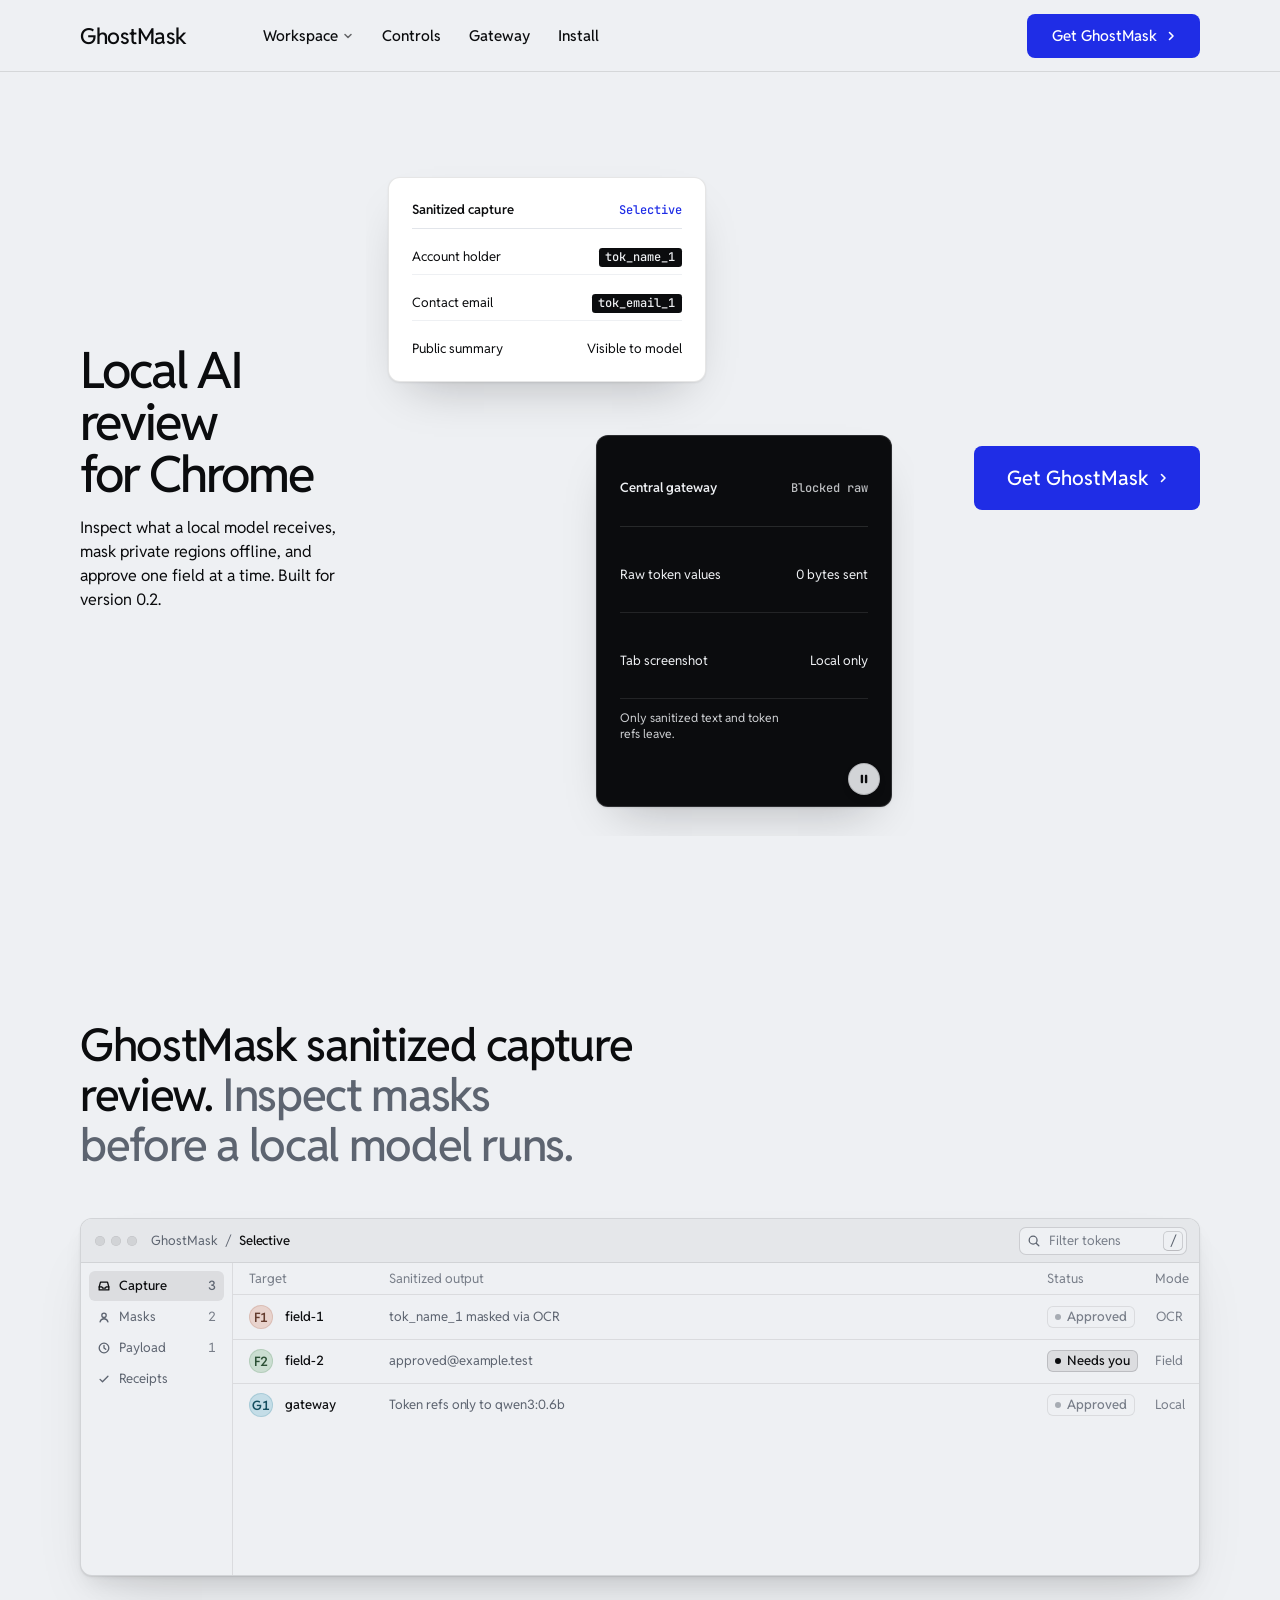
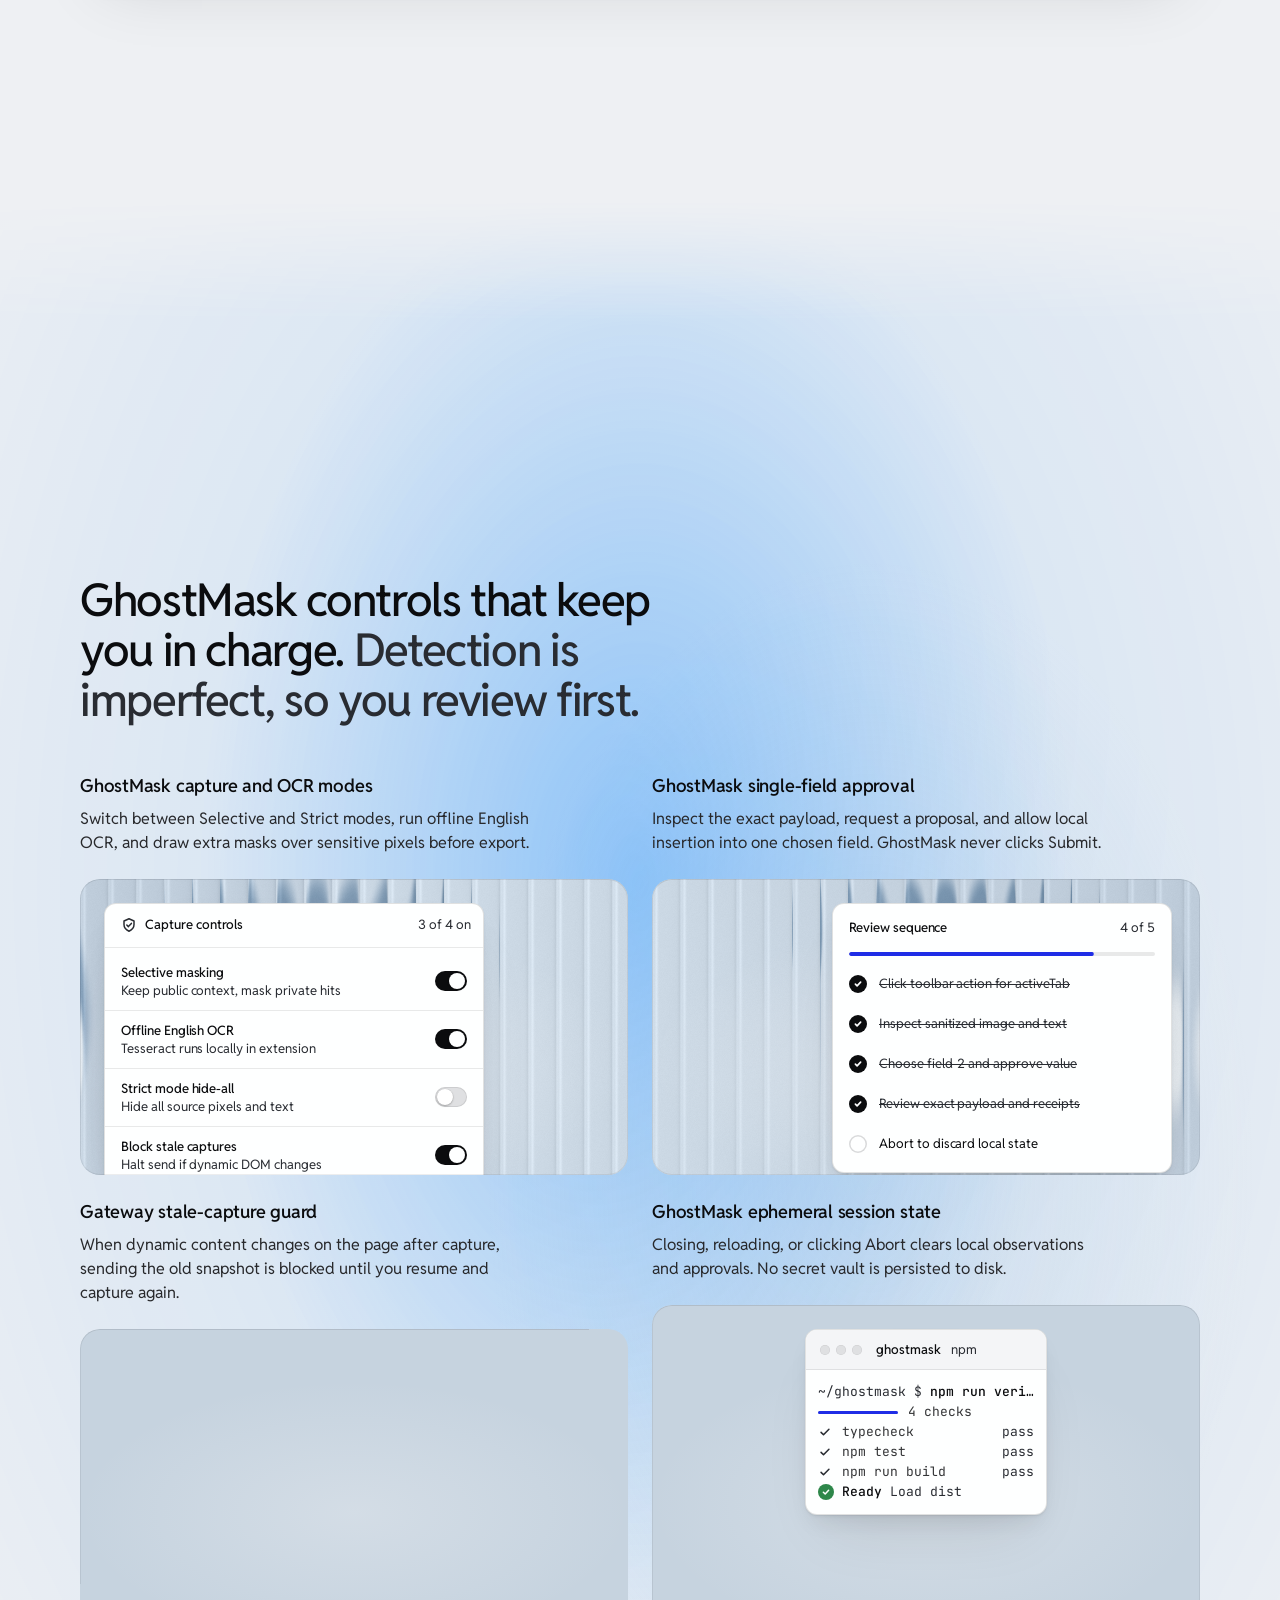
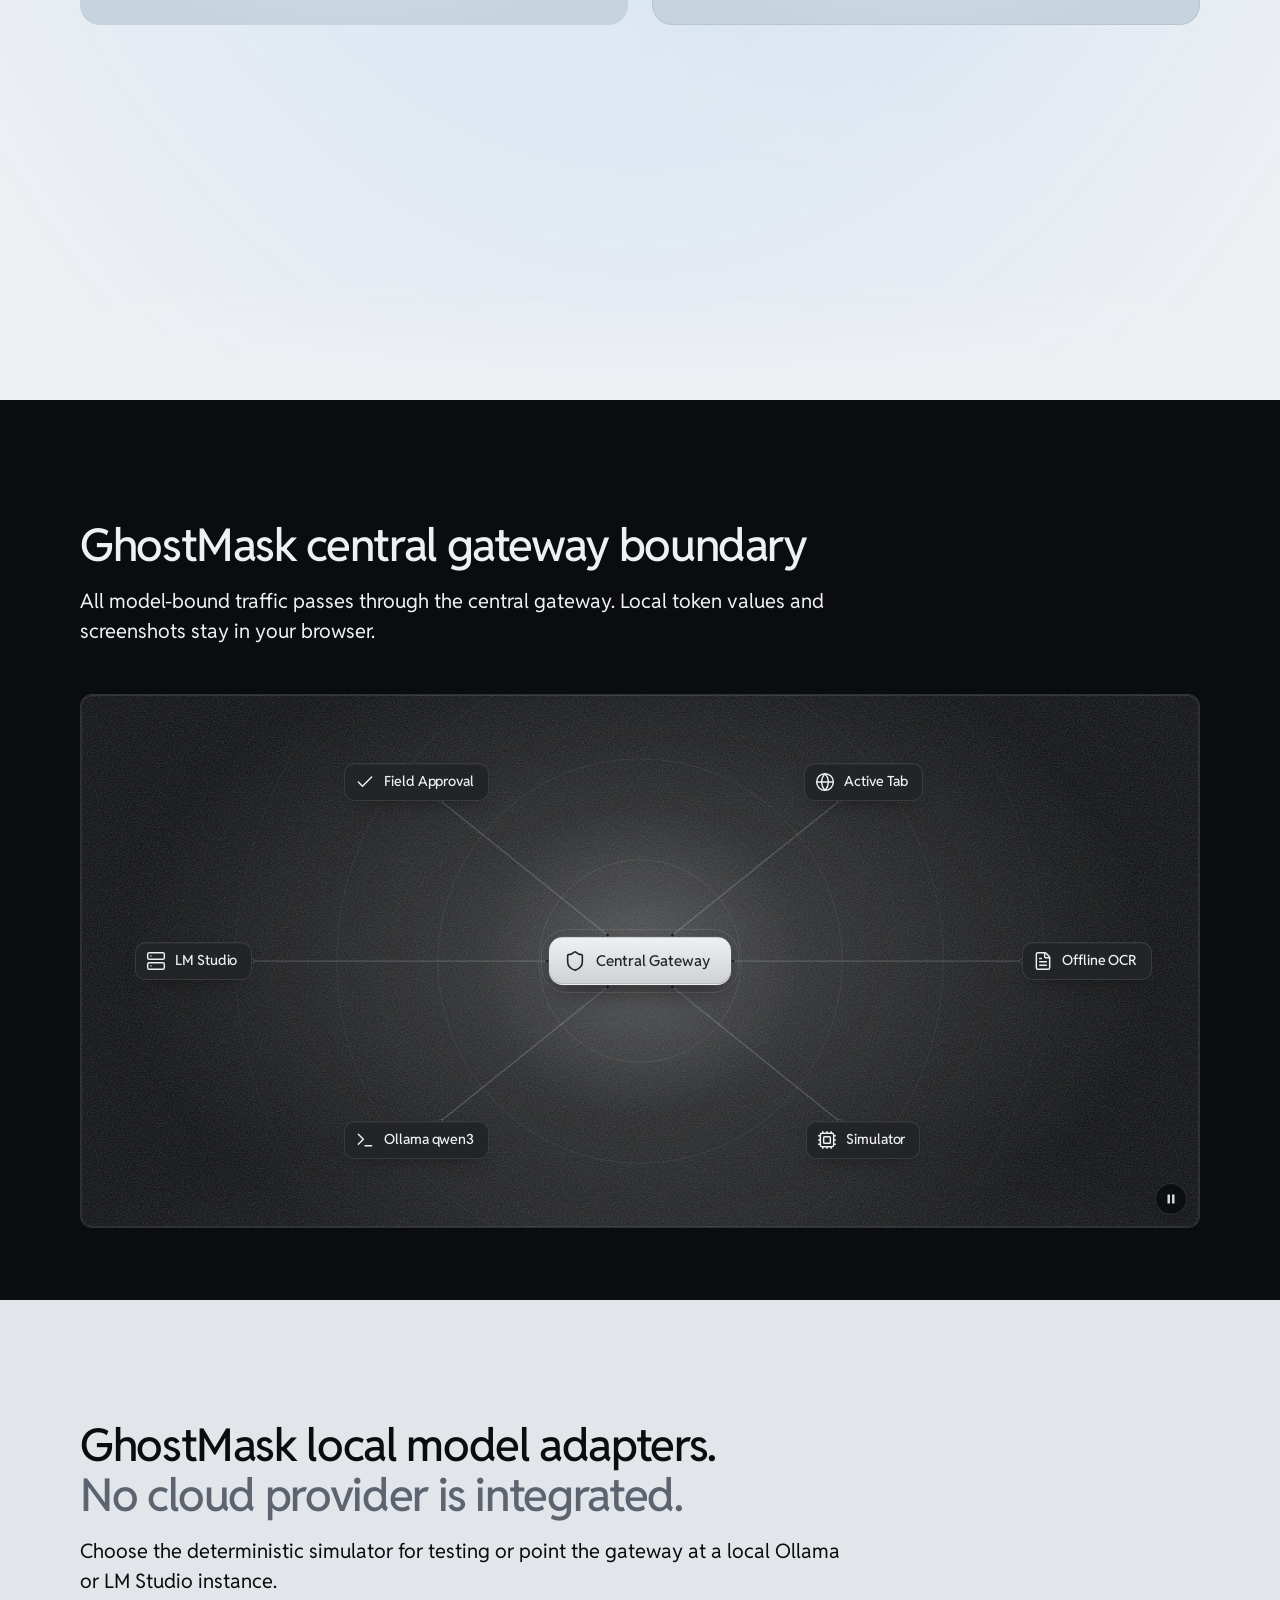
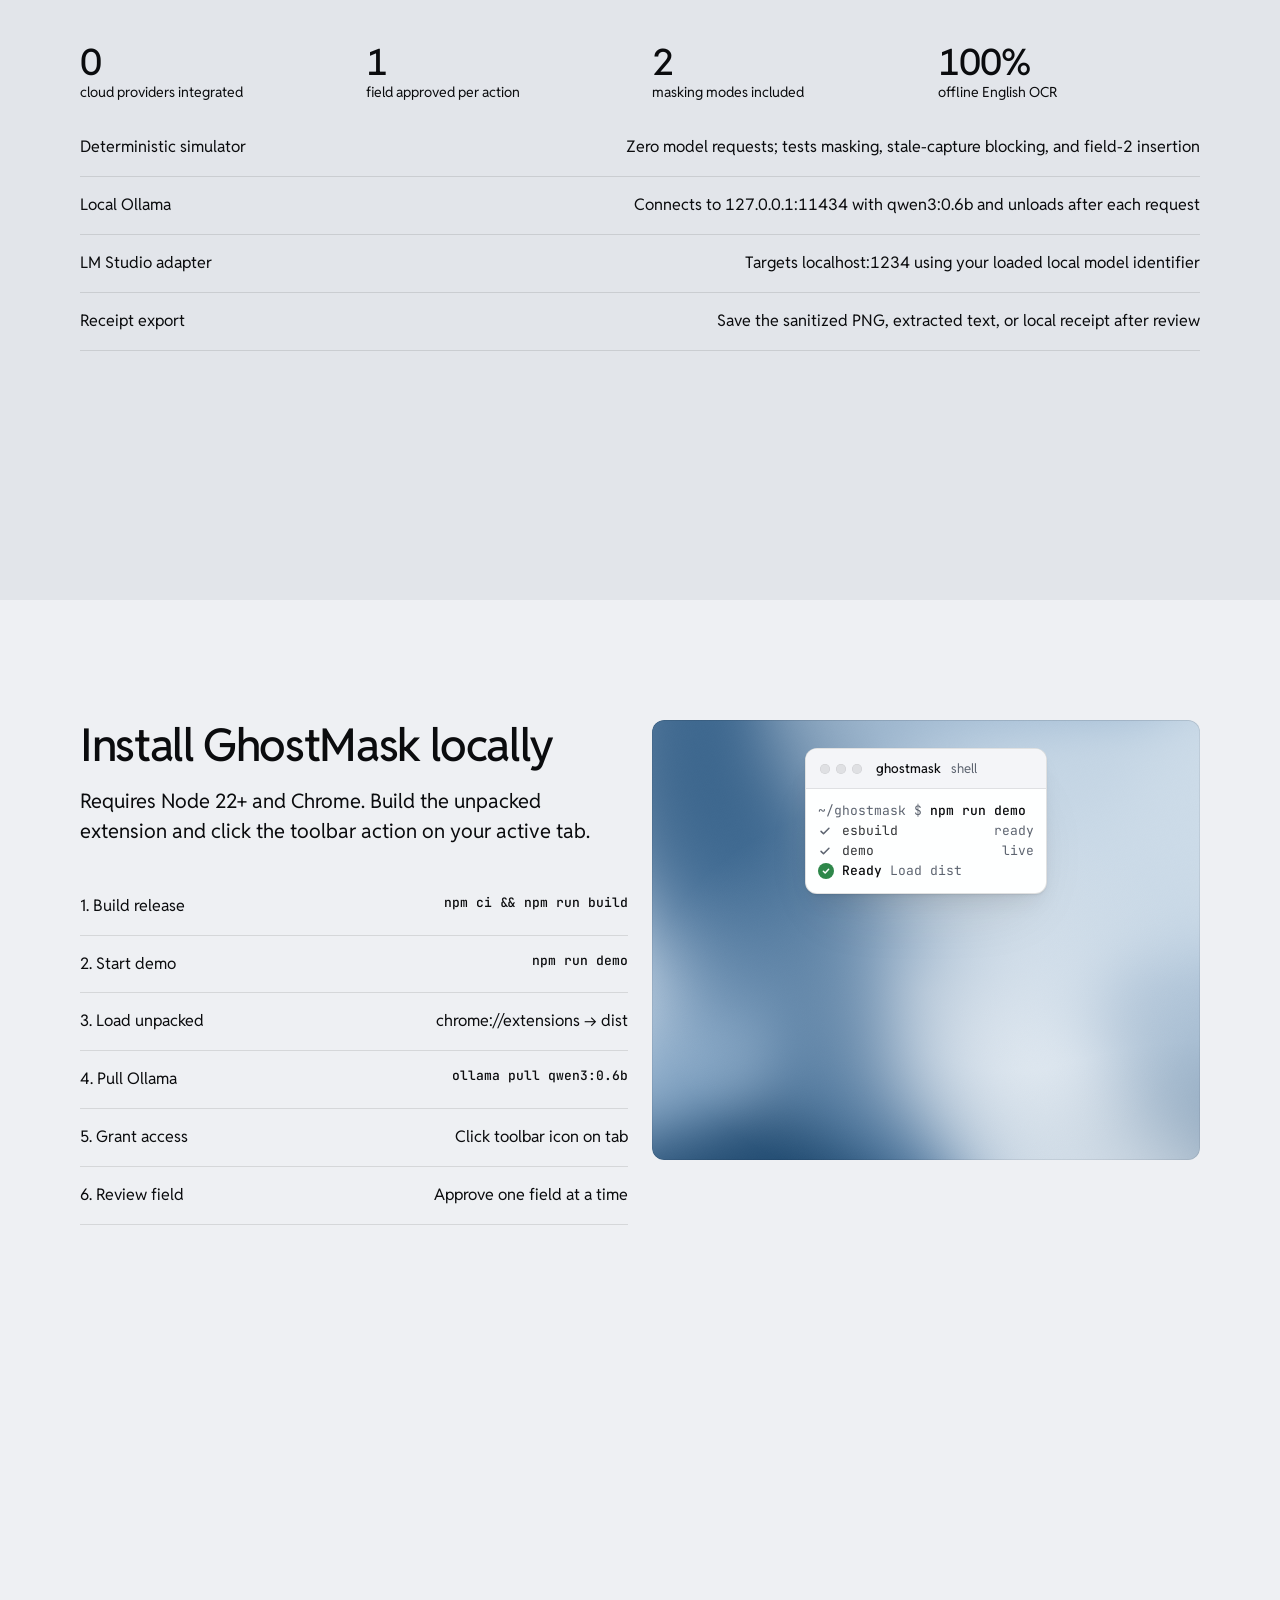
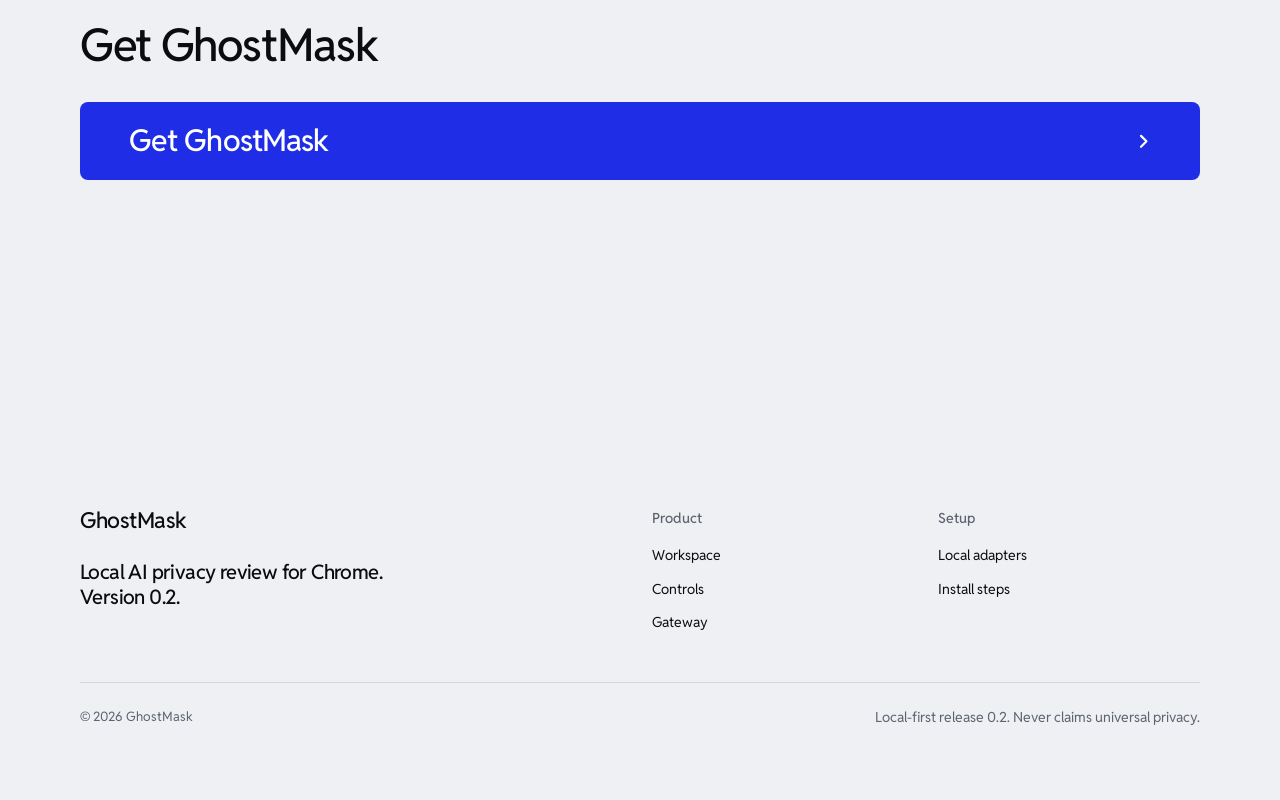
==== commit 5b67f64c: "Fix workspace framing, dark card contrast, and gateway diagram palette" ====
--- a/landing/index.html
+++ b/landing/index.html
@@ -56,6 +56,8 @@
   .ly-collage { container-type: inline-size; overflow: hidden; }
   .ly-collage .ly-piece { box-shadow: 0 1px 2px rgb(11 12 14 / .08), 0 22px 48px -22px rgb(11 12 14 / .28); border: 1px solid rgb(11 12 14 / .1); }
   .gm-card { background: #ffffff; color: #0b0c0e; padding: 4.2cqw; display: grid; gap: 2cqw; font: 400 max(13px, 2cqw)/1.4 var(--font-text); }
+  .ly-collage .ly-piece.gm-card { background: #ffffff; color: #0b0c0e; }
+  .ly-collage .ly-piece.gm-dark { background: #0b0c0e; color: #eef0f3; border-color: rgb(238 240 243 / .14); }
   .gm-card__head { display: flex; align-items: center; justify-content: space-between; gap: 2cqw; border-bottom: 1px solid #e2e5ea; padding-bottom: 1.6cqw; }
   .gm-card__head strong { font-weight: 600; font-size: max(13px, 2.2cqw); }
   .gm-tag { font: 500 max(12px, 1.7cqw)/1.2 var(--font-mono); color: #5d6470; }
@@ -63,7 +65,6 @@
   .gm-row { display: flex; align-items: center; justify-content: space-between; gap: 2cqw; padding: 1.4cqw 0; border-bottom: 1px solid #eef0f3; }
   .gm-row:last-child { border-bottom: 0; padding-bottom: 0; }
   .gm-tok { font: 500 max(12px, 1.8cqw)/1.2 var(--font-mono); background: #0b0c0e; color: #eef0f3; padding: .4cqw 1.2cqw; border-radius: .6cqw; }
-  .gm-dark { background: #0b0c0e; color: #eef0f3; border-color: rgb(238 240 243 / .14); }
   .gm-dark .gm-card__head { border-bottom-color: rgb(238 240 243 / .12); }
   .gm-dark .gm-row { border-bottom-color: rgb(238 240 243 / .1); }
   .gm-dark .gm-tag { color: #eef0f3; opacity: .78; }
@@ -72,10 +73,11 @@
   .gm-field-box { border: 1px solid #1f2de6; border-radius: 1.4cqw; padding: 2cqw 2.4cqw; display: flex; align-items: center; justify-content: space-between; font: 500 max(13px, 2cqw)/1.3 var(--font-mono); background: rgb(31 45 230 / .05); }
   .gm-note { color: #eef0f3; opacity: .85; font-size: max(12px, 1.7cqw); padding-right: 8cqw; }
 
-  #workspace .ui-win { max-height: 480px; }
+  #workspace .ui-win { width: 100%; max-height: 480px; }
   #features .panel { --p-h: 296px; }
+  #architecture .panel { --p-h: 460px; background: var(--surface); border: 1px solid var(--line); }
   #install .panel { --p-h: 440px; }
-  #architecture .dg { min-height: 320px; }
+  #architecture .dg { min-height: 460px; }
   .gm-code { font: 500 13px/1.4 var(--font-mono); color: var(--ink); word-break: break-word; }
   .rows__value { min-width: 0; overflow-wrap: anywhere; }
 
@@ -83,7 +85,8 @@
     #features { --h: 2; }
     #features .panel { --p-h: 210px; }
     #install .panel { --p-h: 260px; }
-    #architecture .dg { min-height: 260px; }
+    #architecture .panel { --p-h: 360px; }
+    #architecture .dg { min-height: 360px; }
   }
   @media (max-width: 639px) {
     .gm-card .gm-row:nth-of-type(n+3) { display: none; }
@@ -94,7 +97,8 @@
     #features .panel { --p-h: 170px; }
     #install .panel { --p-h: 220px; }
     #features .stage { --fade-h: 40px; }
-    #architecture .dg { min-height: 240px; }
+    #architecture .panel { --p-h: 320px; }
+    #architecture .dg { min-height: 320px; }
     #facts [data-moment="counter-rolls"] { grid-template-columns: repeat(2, minmax(0, 1fr)); }
     #facts .rows li { padding-block: var(--s-2); }
     .ui-term__n, .ui-term__count, .ui-term__cwd { display: none; }
@@ -168,8 +172,8 @@
         <div class="ly-collage__set is-on">
           <div class="ly-piece gm-card" style="left: 4%; top: 8%; width: 58%;">
             <div class="gm-card__head"><strong>Sanitized capture</strong><span class="gm-tag gm-tag--accent">Selective</span></div>
-            <div class="gm-row"><span>Account holder</span><span class="gm-tok">[NAME_1]</span></div>
-            <div class="gm-row"><span>Contact email</span><span class="gm-tok">[EMAIL_1]</span></div>
+            <div class="gm-row"><span>Account holder</span><span class="gm-tok">tok_name_1</span></div>
+            <div class="gm-row"><span>Contact email</span><span class="gm-tok">tok_email_1</span></div>
             <div class="gm-row"><span>Public summary</span><span>Visible to model</span></div>
           </div>
           <div class="ly-piece gm-card gm-dark" style="left: 42%; top: 44%; width: 54%; height: 52%;">
@@ -183,8 +187,8 @@
           <div class="ly-piece gm-card" style="left: 6%; top: 8%; width: 62%;">
             <div class="gm-card__head"><strong>Offline English OCR</strong><span class="gm-tag">tesseract.js</span></div>
             <div class="gm-ocr-box">
-              <span>Invoice #408 for <span class="gm-ocr-redacted">[MASK_REGION_1]</span></span>
-              <span>Reply to <span class="gm-ocr-redacted">[EMAIL_1]</span> before Friday</span>
+              <span>Invoice #408 for <span class="gm-ocr-redacted">tok_region_1</span></span>
+              <span>Reply to <span class="gm-ocr-redacted">tok_email_1</span> before Friday</span>
             </div>
           </div>
           <div class="ly-piece gm-card gm-dark" style="left: 40%; top: 48%; width: 56%; height: 48%;">
@@ -218,8 +222,7 @@
       <div class="section-head">
         <h2 id="workspace-h">GhostMask sanitized capture review. <span class="muted">Inspect masks before a local model runs.</span></h2>
       </div>
-      <div class="frame frame--lit">
-        <div class="ui ui-panel ui-win" data-ui="window" data-open="Captured" data-work="Masking" data-done="Approved">
+      <div class="ui ui-panel ui-win" data-ui="window" data-open="Captured" data-work="Masking" data-done="Approved">
           <div class="ui-win__bar">
             <span class="ui-dots" aria-hidden="true"><i></i><i></i><i></i></span>
             <span class="ui-win__crumb">GhostMask <i>/</i> <b>Selective</b></span>
@@ -236,14 +239,13 @@
             <div class="ui-win__main">
               <div class="ui-win__cols" aria-hidden="true"><span>Target</span><span>Sanitized output</span><span>Status</span><span>Mode</span></div>
               <ul class="ui-win__rows">
-                <li class="ui-win__row" data-row><span class="ui-avatar" data-tone="1">F1</span><span class="ui-win__who">field-1</span><span class="ui-win__sub">[NAME_1] masked via OCR</span><span class="ui-win__st" data-st>Captured</span><span class="ui-win__age">OCR</span></li>
+                <li class="ui-win__row" data-row><span class="ui-avatar" data-tone="1">F1</span><span class="ui-win__who">field-1</span><span class="ui-win__sub">tok_name_1 masked via OCR</span><span class="ui-win__st" data-st>Captured</span><span class="ui-win__age">OCR</span></li>
                 <li class="ui-win__row" data-row><span class="ui-avatar" data-tone="3">F2</span><span class="ui-win__who">field-2</span><span class="ui-win__sub">approved@example.test</span><span class="ui-win__st is-you" data-st>Needs you</span><span class="ui-win__age">Field</span></li>
                 <li class="ui-win__row" data-row><span class="ui-avatar" data-tone="4">G1</span><span class="ui-win__who">gateway</span><span class="ui-win__sub">Token refs only to qwen3:0.6b</span><span class="ui-win__st is-done" data-st>Approved</span><span class="ui-win__age">Local</span></li>
               </ul>
             </div>
           </div>
         </div>
-      </div>
     </div>
   </section>
 
@@ -380,7 +382,7 @@
         <h2 id="arch-h">GhostMask central gateway boundary</h2>
         <p class="measure">All model-bound traffic passes through the central gateway. Local token values and screenshots stay in your browser.</p>
       </div>
-      <div class="frame frame--lit">
+      <div class="panel">
         <div class="dg" data-icon-base="assets/icons/" data-diagram='{
           "layout": "hub",
           "size": "band",
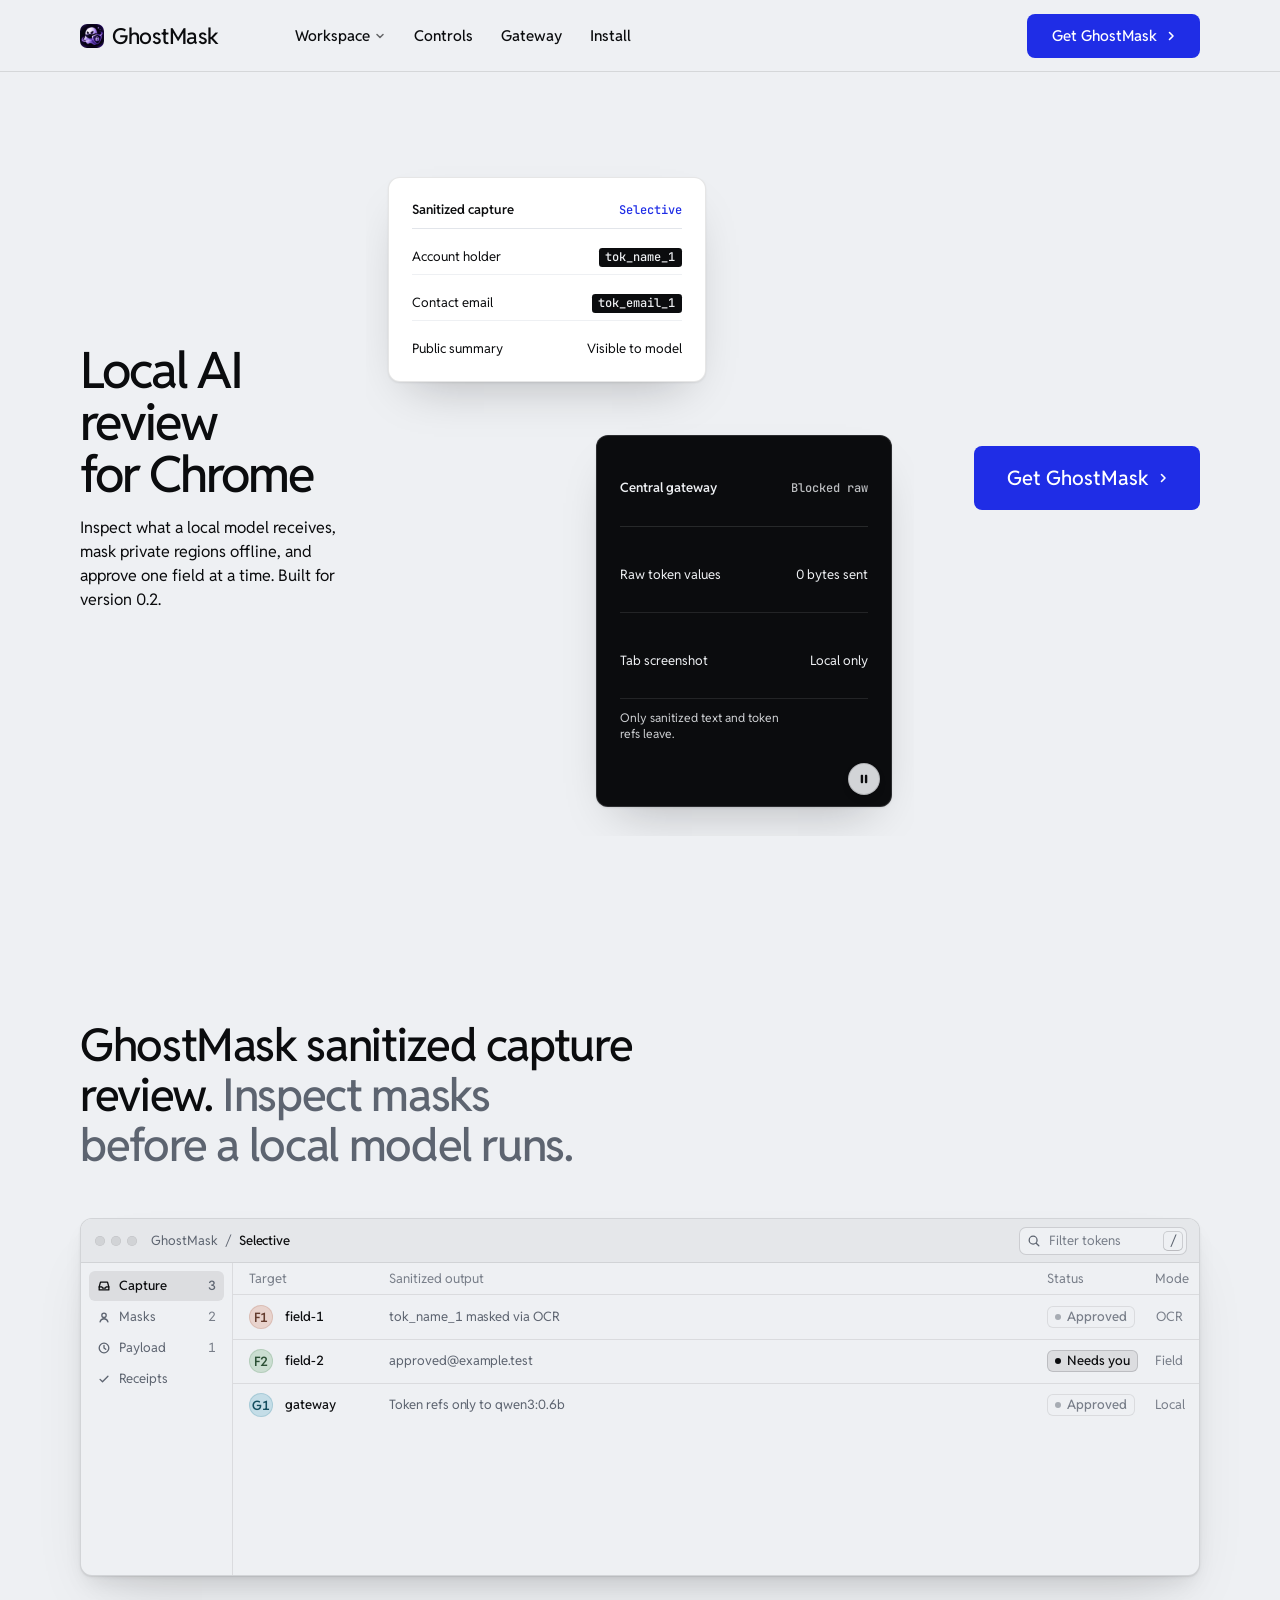
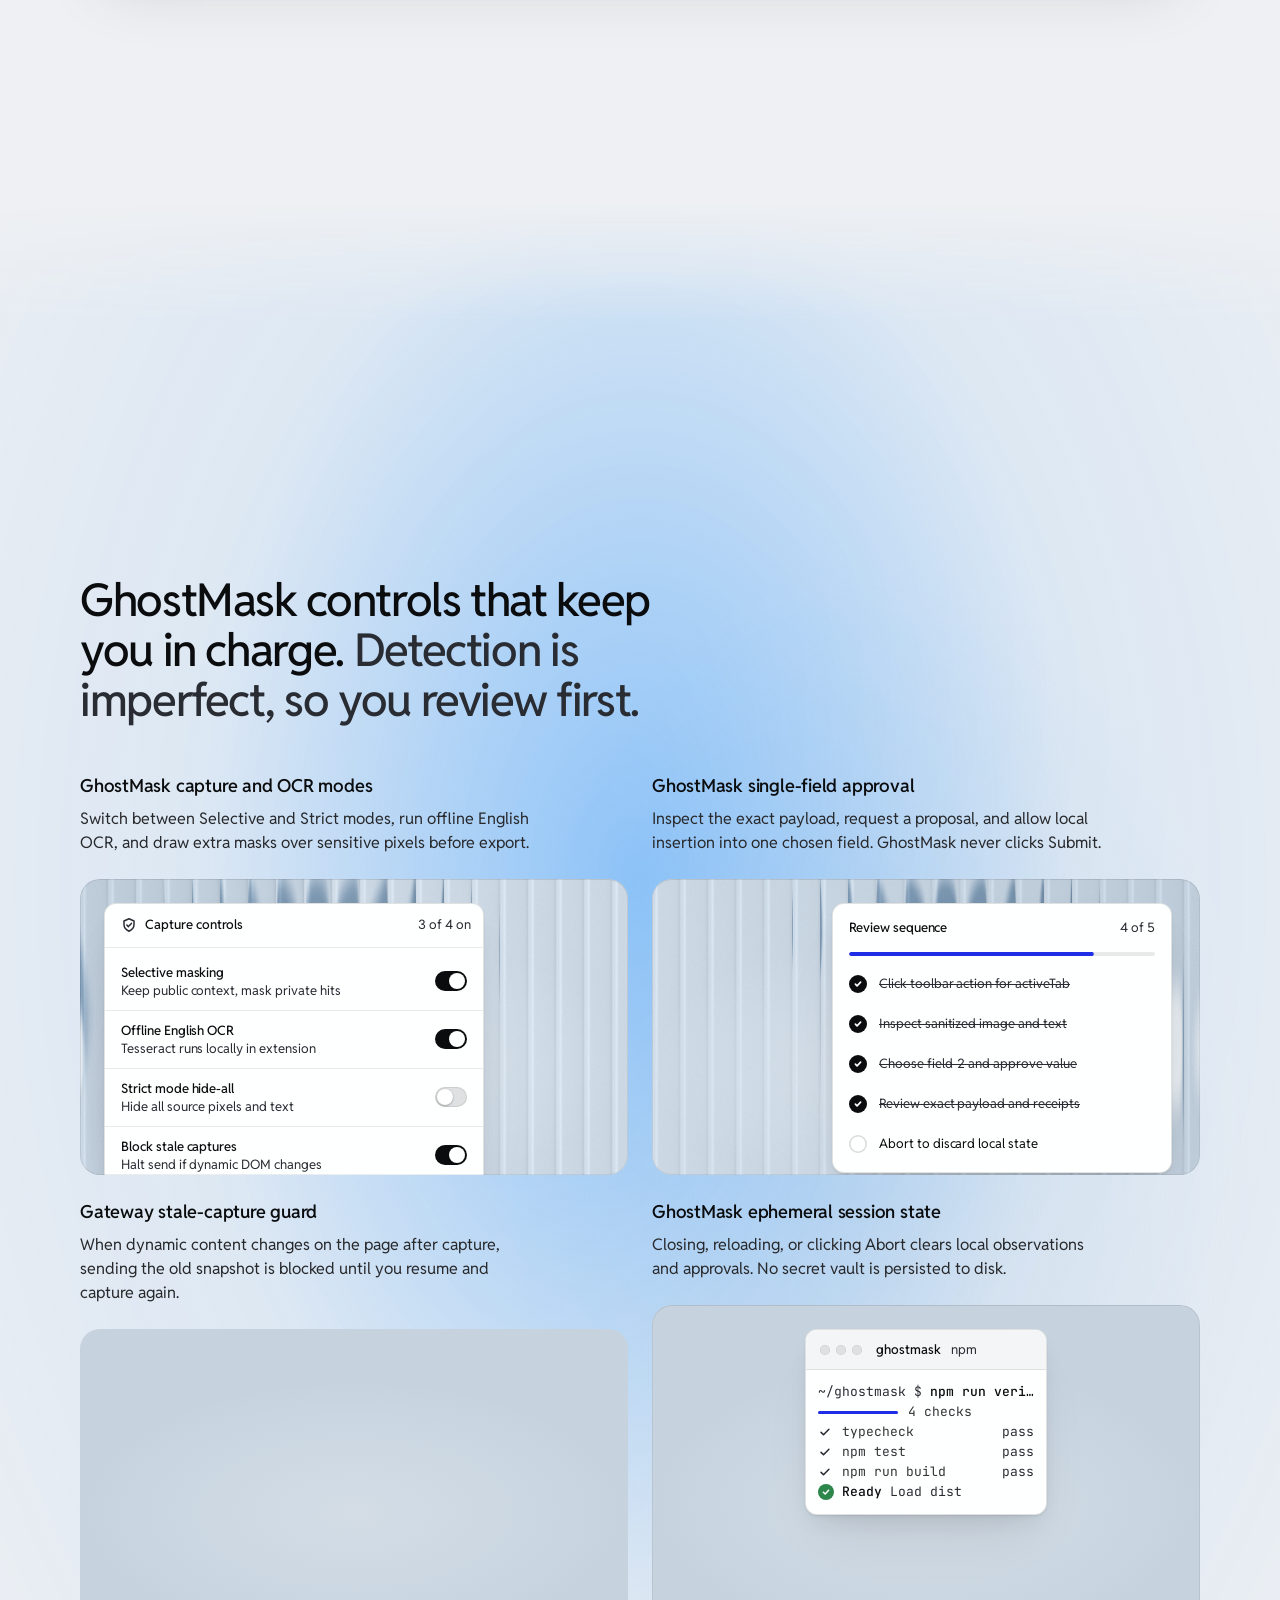
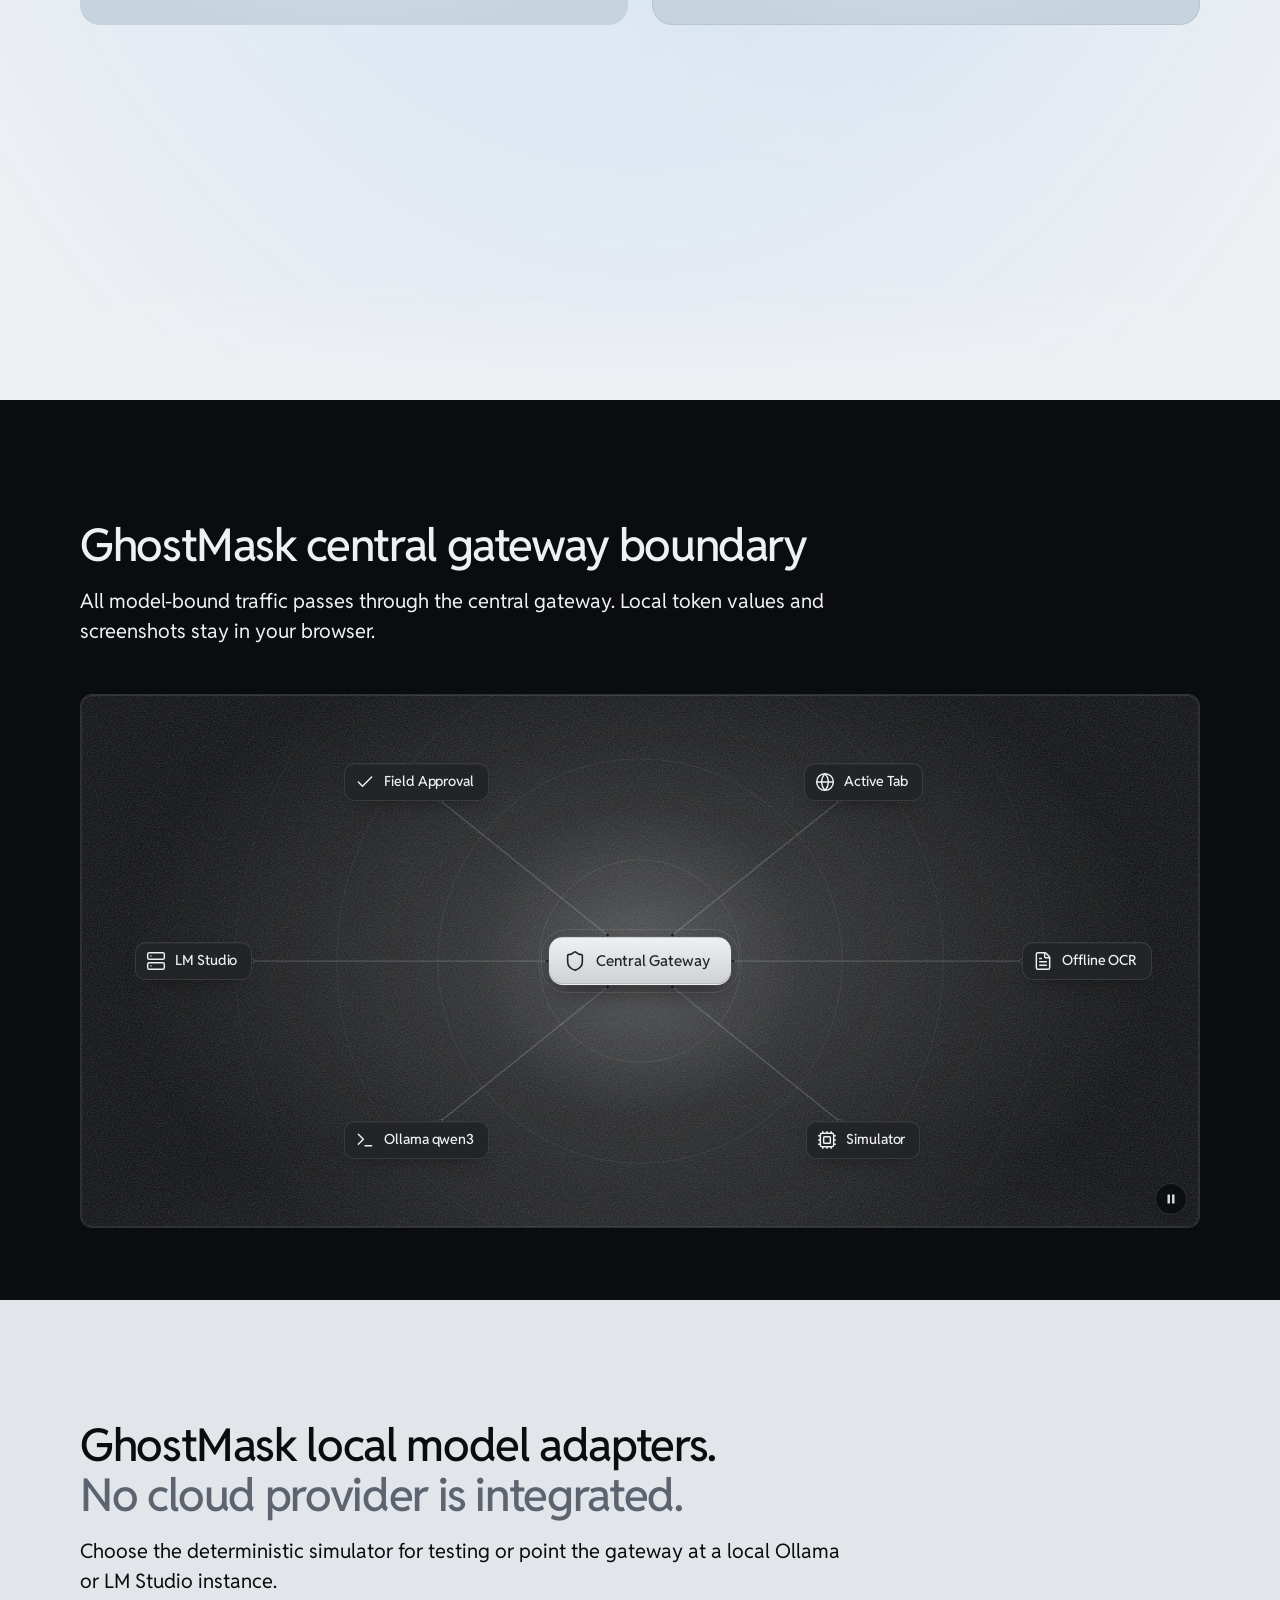
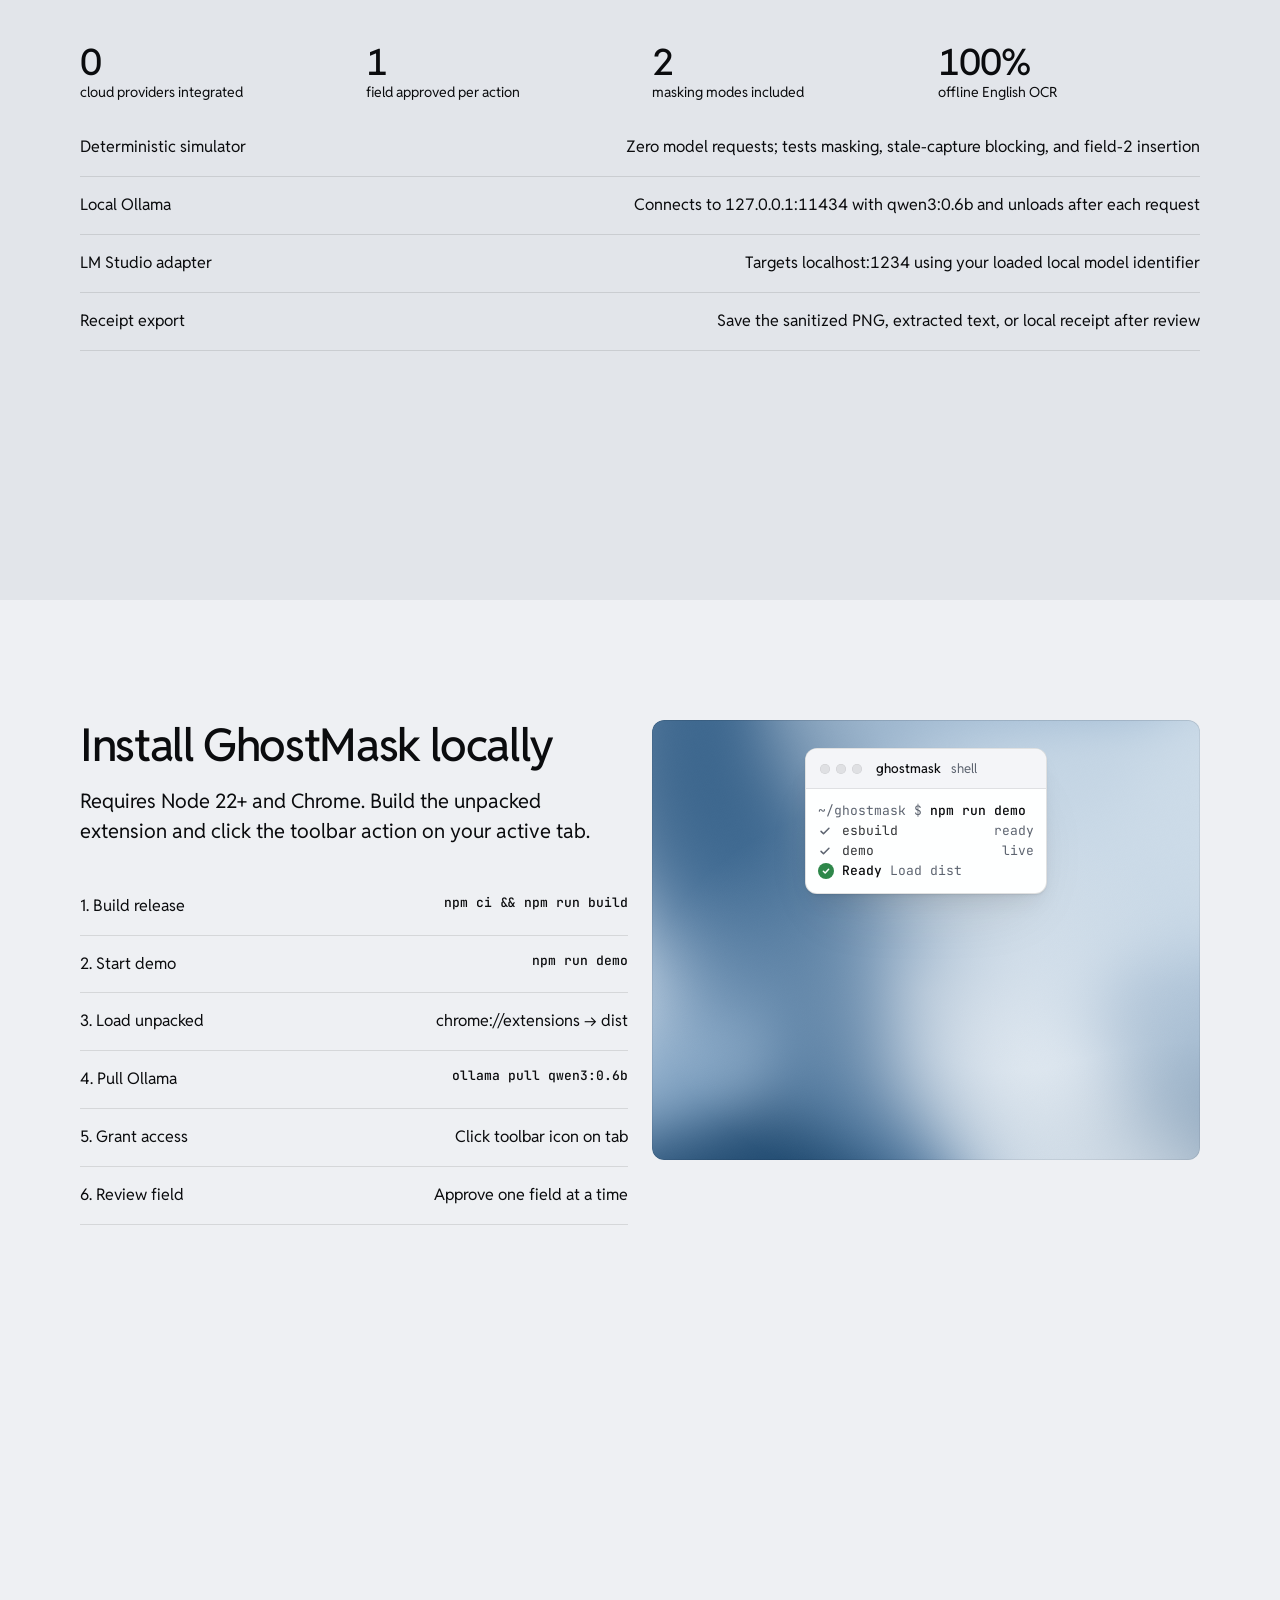
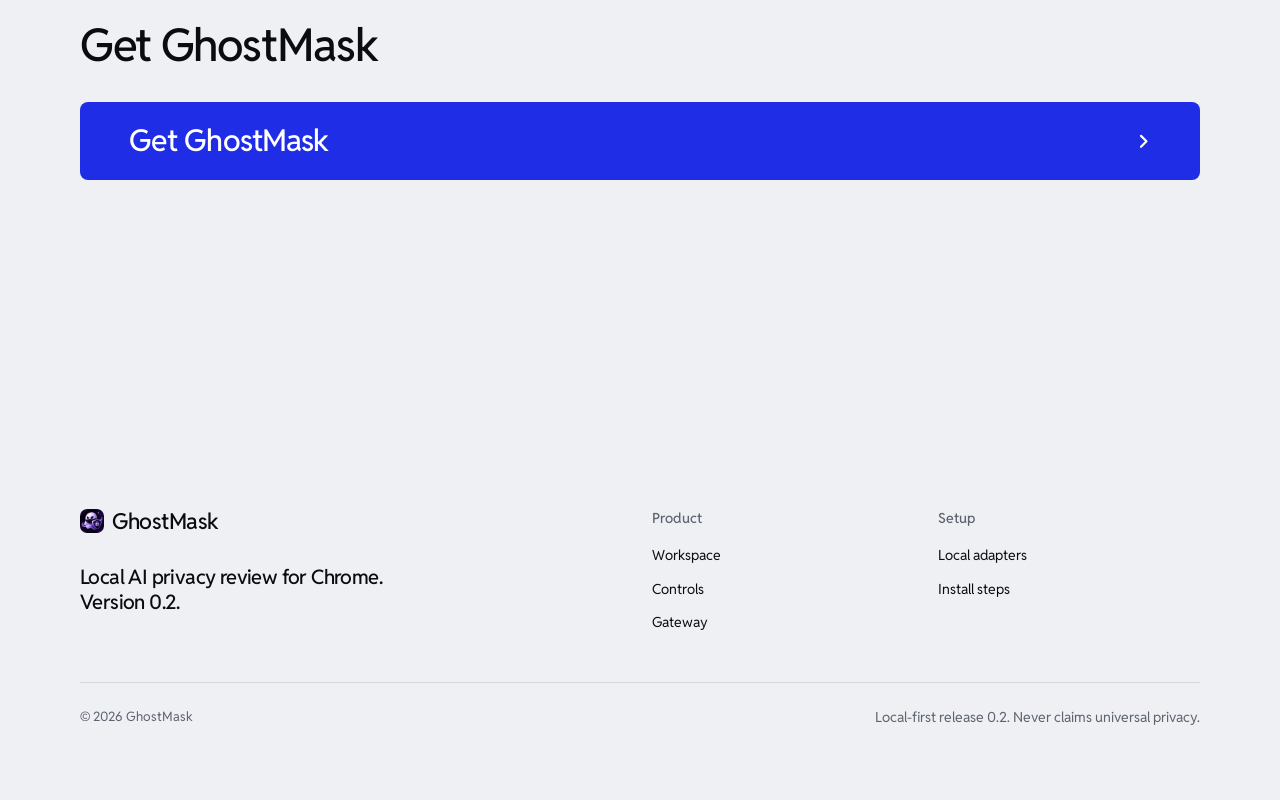
==== commit 4b2d846e: "Update GhostMask extension and landing page logos" ====
--- a/landing/index.html
+++ b/landing/index.html
@@ -10,7 +10,7 @@
 <meta property="og:description" content="Inspect what a local model receives, mask private regions offline, and approve one field at a time.">
 <meta property="og:image" content="share.jpg">
 <meta name="twitter:card" content="summary_large_image">
-<link rel="icon" href="favicon.svg" type="image/svg+xml">
+<link rel="icon" href="logo.png" type="image/png">
 <meta name="theme-color" content="#eef0f3">
 <!-- <link rel="canonical" href="https://ghostmask.example/"> -->
 <meta name="site-kind" content="software">
@@ -113,7 +113,7 @@
 <header class="nav">
   <div class="wrap nav__bar">
     <a class="skip-link" href="#top">Skip to content</a>
-    <a class="nav__logo" href="#top">GhostMask</a>
+    <a class="nav__logo" href="#top"><img src="logo.png" alt="" width="28" height="28" style="border-radius: 7px;">GhostMask</a>
     <nav class="nav__links" aria-label="Main">
       <div class="nav__item">
         <a class="nav__link" href="#workspace">Workspace <svg class="chev" viewBox="0 0 12 12" aria-hidden="true"><path d="M3 4.5l3 3 3-3" fill="none" stroke="currentColor" stroke-width="1.5" stroke-linecap="round" stroke-linejoin="round"/></svg></a>
@@ -478,7 +478,7 @@
     <div class="closing__links">
       <div class="grid">
         <div class="span-6 stack-5">
-          <a class="nav__logo" href="#top">GhostMask</a>
+          <a class="nav__logo" href="#top"><img src="logo.png" alt="" width="28" height="28" style="border-radius: 7px;">GhostMask</a>
           <p class="footer__lede">Local AI privacy review for Chrome. Version 0.2.</p>
         </div>
         <div class="span-3 start-7 footer__col">
